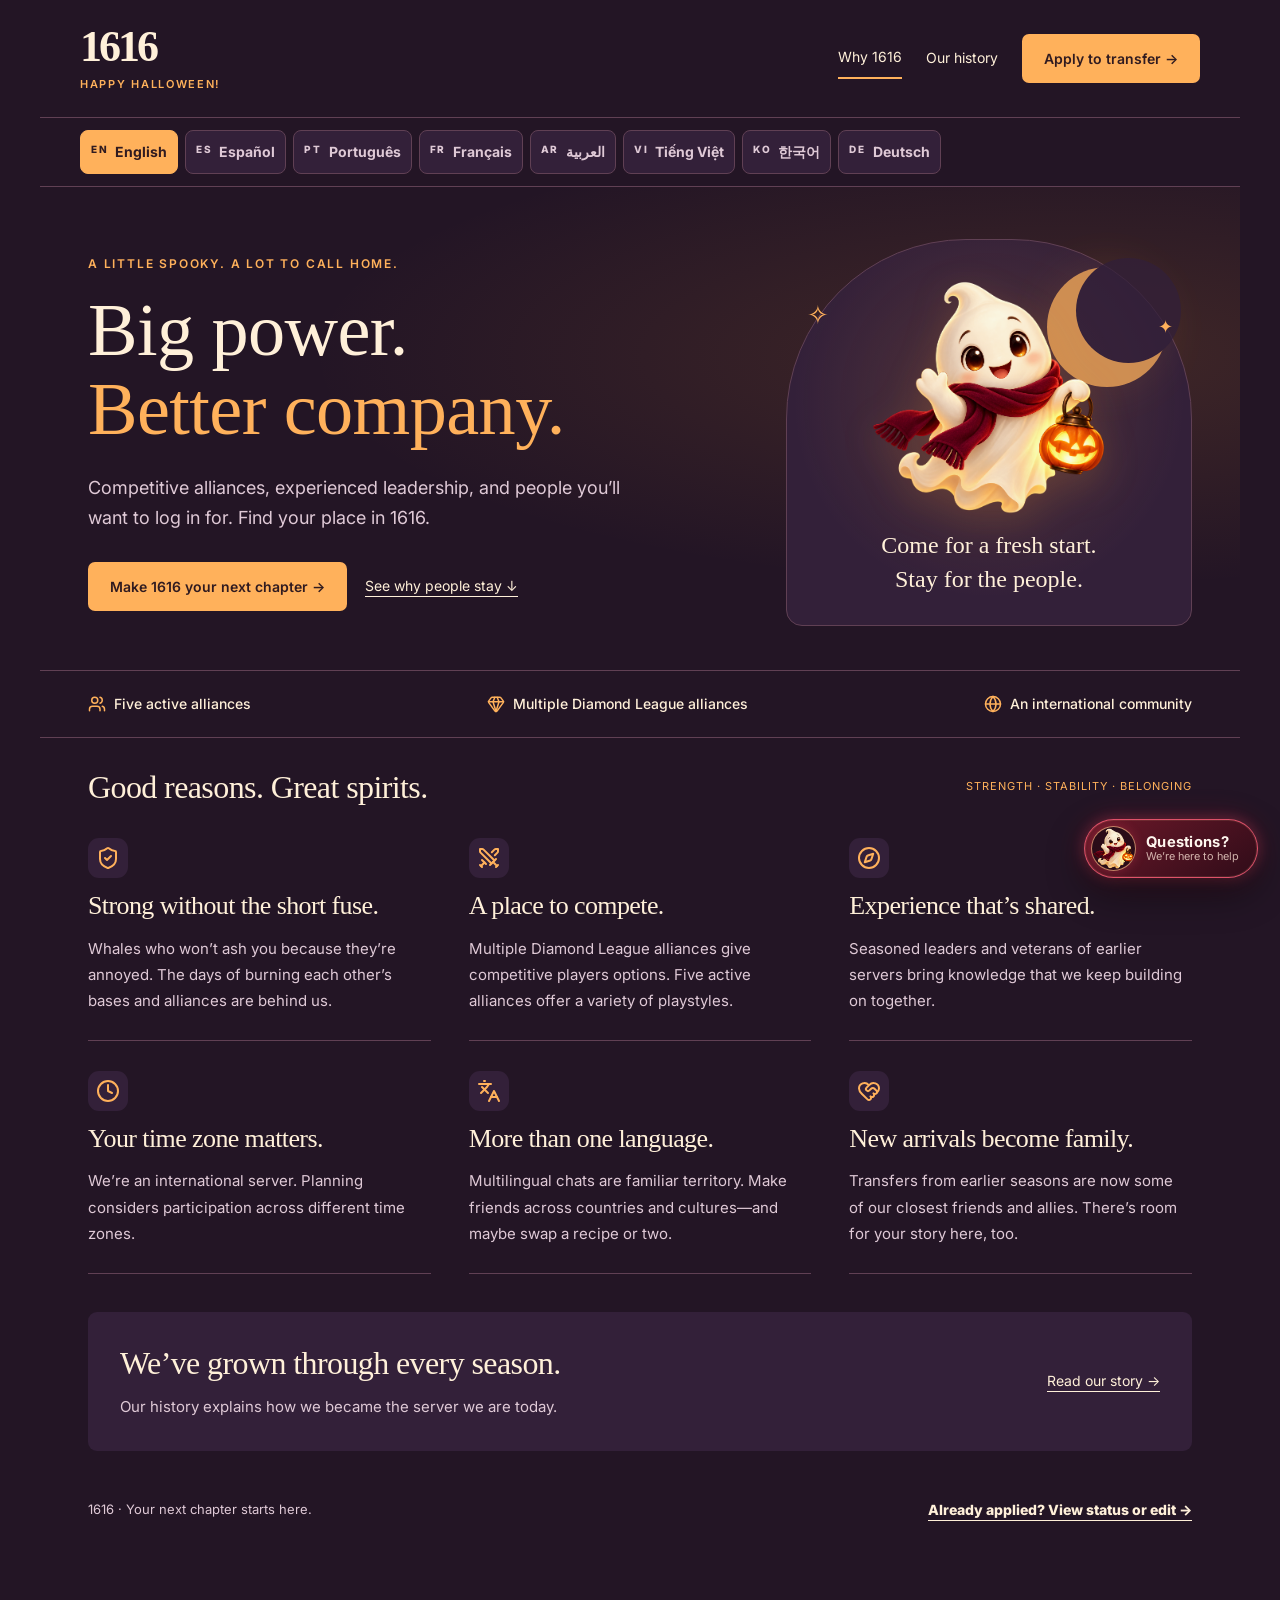
==== index.html @ 4bfb4e6a "Use the selected dark plum decision banner for application status" ====
<!doctype html>
<html lang="en" dir="ltr">
<head>
  <meta charset="utf-8" />
  <meta name="viewport" content="width=device-width, initial-scale=1" />
  <meta name="theme-color" content="#231525" />
  <meta name="description" content="Discover why players transfer to Last War server 1616: competitive alliances, experienced leaders, a stable home, and an international community." />
  <title>Why transfer to 1616 · Join 1616</title>
  <link rel="preconnect" href="https://fonts.googleapis.com">
  <link rel="preconnect" href="https://fonts.gstatic.com" crossorigin>
  <link href="https://fonts.googleapis.com/css2?family=Bungee&family=Bungee+Tint&family=Inter:wght@400;500;600;700;800&family=Noto+Sans+Arabic:wght@400;500;600;700&family=Noto+Sans+KR:wght@400;500;600;700&family=Cormorant+Garamond:wght@500;600;700&display=swap" rel="stylesheet">
  <link rel="stylesheet" href="styles.css?v=two-way-chat-1" />
<link rel="stylesheet" href="application-edit.css?v=6" />
  <link rel="stylesheet" href="support.css?v=3" />
  <link rel="stylesheet" href="halloween.css?v=3" />
  <link rel="stylesheet" href="why1616.css?v=2" />
  <link rel="stylesheet" href="moonlit-manor.css?v=1" />
  <script src="why1616-translations.js?v=3"></script>
</head>
<body>

  <svg class="svg-defs" aria-hidden="true" focusable="false">
    <defs>
      <filter id="ink-rough" x="-15%" y="-15%" width="130%" height="130%">
        <feTurbulence type="fractalNoise" baseFrequency=".025 .11" numOctaves="2" seed="16" result="noise"/>
        <feDisplacementMap in="SourceGraphic" in2="noise" scale="2.6" xChannelSelector="R" yChannelSelector="G"/>
      </filter>
      <symbol id="brand-1616" viewBox="0 0 340 112">
        <g fill="none" stroke="#f2eee5" stroke-linecap="round" stroke-linejoin="round" filter="url(#ink-rough)">
          <!-- 1 -->
          <path d="M18 27 C28 23 39 16 50 8" stroke-width="11"/>
          <path d="M46 11 C43 37 42 67 39 98" stroke-width="13"/>
          <path d="M25 99 C38 96 51 96 61 94" stroke-width="8"/>
          <!-- 6 -->
          <path d="M119 17 C103 11 88 20 80 35 C70 54 72 82 89 94 C106 105 127 96 131 76 C135 57 122 44 106 45 C91 46 79 56 78 69" stroke-width="12"/>
          <path d="M103 47 C118 48 127 57 126 72 C125 86 115 94 103 92 C89 90 82 81 83 69 C84 57 92 49 103 47" stroke-width="7"/>
          <!-- 1 -->
          <path d="M171 27 C181 23 192 16 203 8" stroke-width="11"/>
          <path d="M199 11 C196 37 195 67 192 98" stroke-width="13"/>
          <path d="M178 99 C191 96 204 96 214 94" stroke-width="8"/>
          <!-- 6 -->
          <path d="M272 17 C256 11 241 20 233 35 C223 54 225 82 242 94 C259 105 280 96 284 76 C288 57 275 44 259 45 C244 46 232 56 231 69" stroke-width="12"/>
          <path d="M256 47 C271 48 280 57 279 72 C278 86 268 94 256 92 C242 90 235 81 236 69 C237 57 245 49 256 47" stroke-width="7"/>
        </g>
        <g opacity=".72" fill="#f2eee5">
          <ellipse cx="47" cy="10" rx="6" ry="2.1" transform="rotate(-20 47 10)"/>
          <ellipse cx="119" cy="18" rx="5" ry="1.8" transform="rotate(12 119 18)"/>
          <ellipse cx="200" cy="10" rx="6" ry="2.1" transform="rotate(-20 200 10)"/>
          <ellipse cx="272" cy="18" rx="5" ry="1.8" transform="rotate(12 272 18)"/>
        </g>
        <g transform="translate(307 61) rotate(3)">
          <rect x="0" y="0" width="25" height="29" rx="1.5" fill="none" stroke="#cf4656" stroke-width="2.4" opacity=".9"/>
          <path d="M5 7h15M7 12h11M6 18h14M10 5v18M17 5v18" stroke="#cf4656" stroke-width="1.5" opacity=".84"/>
        </g>
      </symbol>
    </defs>
  </svg>

  <div class="scene" aria-hidden="true"><div class="petals" id="petals"></div></div>

  <div class="validation-banner" id="validation-banner" role="alert" aria-live="assertive" hidden>
    <div class="validation-banner-inner">
      <span class="validation-sakura" aria-hidden="true"></span>
      <div class="validation-banner-copy">
        <strong id="validation-banner-title">Hi there, it looks like you missed something.</strong>
        <ul id="validation-banner-list"></ul>
      </div>
      <button type="button" class="validation-banner-close" id="validation-banner-close" aria-label="Close">×</button>
    </div>
  </div>


<section class="welcome-screen" id="welcome-screen" aria-labelledby="welcome-title">
<div class="welcome-panel w-site">
      <header class="w-header"><span class="w-logo">1616<span class="w-season-label" data-i18n="halloweenGreeting">Happy Halloween!</span></span><nav class="w-nav" aria-label="Main navigation"><a href="#reasons-benefits" aria-current="page" data-i18n="why0">Why 1616</a><a href="story.html" data-i18n="navStory">Our history</a><button type="button" class="w-apply" data-start-application data-i18n="why1">Apply to transfer →</button></nav></header>
<div class="halloween-languages" role="group" aria-label="Choose your language">
          <button type="button" class="welcome-language-choice" data-welcome-language="en"><span>EN</span><strong>English</strong></button>
          <button type="button" class="welcome-language-choice" data-welcome-language="es"><span>ES</span><strong>Español</strong></button>
          <button type="button" class="welcome-language-choice" data-welcome-language="pt"><span>PT</span><strong>Português</strong></button>
          <button type="button" class="welcome-language-choice" data-welcome-language="fr"><span>FR</span><strong>Français</strong></button>
          <button type="button" class="welcome-language-choice" data-welcome-language="ar"><span>AR</span><strong>العربية</strong></button>
          <button type="button" class="welcome-language-choice" data-welcome-language="vi"><span>VI</span><strong>Tiếng Việt</strong></button>
          <button type="button" class="welcome-language-choice" data-welcome-language="ko"><span>KO</span><strong>한국어</strong></button>
          <button type="button" class="welcome-language-choice" data-welcome-language="de"><span>DE</span><strong>Deutsch</strong></button>
        </div>
<div id="welcome-language-stage" hidden></div>
<div class="welcome-guide-stage" id="welcome-guide-stage">
      <div class="w-hero w-hero-split"><div><p class="w-kicker" data-i18n="why2">A little spooky. A lot to call home.</p><h1 id="welcome-title"><span data-i18n="why3">Big power.</span><br><span data-i18n="why4">Better company.</span></h1><p class="w-lead" data-i18n="why5">Competitive alliances, experienced leadership, and people you’ll want to log in for. Find your place in 1616.</p><div class="w-actions"><button type="button" class="w-apply" id="welcome-enter" data-i18n="why6">Make 1616 your next chapter →</button><a class="w-textlink" href="#reasons-benefits" data-i18n="why7">See why people stay ↓</a></div></div><div class="w-emblem"><span class="w-moon" aria-hidden="true"></span><span class="w-star w-star-one" aria-hidden="true">✧</span><span class="w-star w-star-two" aria-hidden="true">✦</span><img class="w-hero-boo" src="halloween-support-ghost.png" alt="" width="1254" height="1254" fetchpriority="high"><p><span data-i18n="why9">Come for a fresh start.</span><br><span data-i18n="why10">Stay for the people.</span></p></div></div>
      <div class="w-proofline"><span data-i18n="why11"> Five active alliances</span><span data-i18n="why12"> Multiple Diamond League alliances</span><span data-i18n="why13"> An international community</span></div>
      <div class="w-section-heading"><h2 data-i18n="why31">Good reasons. Great spirits.</h2><p data-i18n="why8">Strength · Stability · Belonging</p></div>
      <div class="w-benefits" id="reasons-benefits">
        <article class="w-benefit"><h3 data-i18n="why14">Strong without the short fuse.</h3><p data-i18n="why15">Whales who won’t ash you because they’re annoyed. The days of burning each other’s bases and alliances are behind us.</p></article>
        <article class="w-benefit"><h3 data-i18n="why16">A place to compete.</h3><p data-i18n="why17">Multiple Diamond League alliances give competitive players options. Five active alliances offer a variety of playstyles.</p></article>
        <article class="w-benefit"><h3 data-i18n="why18">Experience that’s shared.</h3><p data-i18n="why19">Seasoned leaders and veterans of earlier servers bring knowledge that we keep building on together.</p></article>
        <article class="w-benefit"><h3 data-i18n="why20">Your time zone matters.</h3><p data-i18n="why21">We’re an international server. Planning considers participation across different time zones.</p></article>
        <article class="w-benefit"><h3 data-i18n="why22">More than one language.</h3><p data-i18n="why23">Multilingual chats are familiar territory. Make friends across countries and cultures—and maybe swap a recipe or two.</p></article>
        <article class="w-benefit"><h3 data-i18n="why24">New arrivals become family.</h3><p data-i18n="why25">Transfers from earlier seasons are now some of our closest friends and allies. There’s room for your story here, too.</p></article>
      </div>
      <div class="w-bottom"><div><h2 data-i18n="why26">We’ve grown through every season.</h2><p data-i18n="why27">Our history explains how we became the server we are today.</p></div><a class="w-textlink" href="story.html" data-i18n="why28">Read our story →</a></div>
      <footer class="w-footer"><span data-i18n="why29">1616 · Your next chapter starts here.</span><button type="button" class="w-textlink" id="welcome-edit" data-i18n="why30">Already applied? View status or edit →</button></footer>
<div id="application-lookup" hidden><button type="button" id="lookup-back" class="lookup-back">← <span data-i18n="back">Back</span></button><h2 data-i18n="editMyApplication">Edit my application</h2><label for="application-code-input" data-i18n="editCodeLabel">Application confirmation code</label><input id="application-code-input" autocomplete="off" spellcheck="false" autocapitalize="characters" maxlength="80" aria-describedby="lookup-help"><p id="lookup-help"><span data-i18n="editCodeHelp"></span> <button type="button" id="lost-code-help" aria-controls="question-panel" data-i18n="lostCodeHelp">Lost your code? Contact the transfer team.</button></p><button type="button" class="button submit" id="lookup-application" data-i18n="retrieveApplication">Open my application</button><p id="lookup-error" role="alert"></p></div>
</div></div></section>

  <header class="site-header">
    <div class="brand-wrap">
      <div class="brand-number" aria-label="1616"><img src="wordmark-1616-transparent-v56.png" alt="1616" class="wordmark-image wordmark-header" /></div>
      <div class="brand-subtitle app-brand-subtitle" data-i18n="serverTransferApplication">SERVER TRANSFER APPLICATION</div>
      <div class="brand-subtitle story-brand-subtitle">LAST WAR · A NEW DAWN</div>
    </div>

    <nav class="site-main-nav" aria-label="Main navigation">
      <button type="button" class="site-nav-button" id="nav-home" data-i18n="why0">Why 1616</button>
      <button type="button" class="site-nav-button" id="nav-story" data-page-target="story">
        <span data-i18n="navStory">Our history</span>
      </button>
      <button type="button" class="site-nav-button active" id="nav-application" data-page-target="application">
        <span data-i18n="navApplication">Application</span>
      </button>
    </nav>

    <div class="header-actions">
      <div class="header-language-row">
      <label class="language-compact" for="header-language">
        <span class="sakura-icon" aria-hidden="true"></span>
        <select id="header-language" aria-label="Language">
          <option value="en">EN · English</option>
          <option value="es">ES · Español</option>
          <option value="pt">PT · Português</option>
          <option value="fr">FR · Français</option>
          <option value="ar">AR · العربية</option>
          <option value="vi">VI · Tiếng Việt</option>
          <option value="ko">KO · 한국어</option>
          <option value="de">DE · Deutsch</option>
        </select>
      </label>
      <div class="tagline" data-i18n="headerChooseLanguage">Choose a language</div>
      </div>
      <a class="coffee-header-link" href="https://buymeacoffee.com/raidarqn" target="_blank" rel="noopener noreferrer"><svg class="coffee-cup" viewBox="0 0 32 40" aria-hidden="true" focusable="false"><path d="M7 10h18l-2.5 26a2 2 0 0 1-2 1.8h-9a2 2 0 0 1-2-1.8Z" fill="#fffaf1" stroke="#d9cfc0" stroke-width="1.2"/><path d="M8 18h16l-1 12H9Z" fill="#00754a"/><circle cx="16" cy="24" r="4.8" fill="none" stroke="#fffaf1" stroke-width="1.1"/><path d="m16 20.6 1 2 2.2.3-1.6 1.6.4 2.2-2-1.1-2 1.1.4-2.2-1.6-1.6 2.2-.3Z" fill="#fffaf1"/><path d="M8 4h16l2 5H6Z" fill="#fffaf1" stroke="#d9cfc0" stroke-width="1.2"/><rect x="4" y="9" width="24" height="4" rx="1.8" fill="#fffaf1" stroke="#d9cfc0" stroke-width="1.2"/><path d="m11 14 1 3" stroke="#fff" stroke-width="1.5" stroke-linecap="round"/></svg> <span data-i18n="supportButton">Support our work · Buy us a coffee</span> <span aria-hidden="true">↗</span><span class="coffee-sr-only" data-i18n="supportNewTab"> (opens in a new tab)</span></a>
    </div>
  </header>

<main class="app-shell">
    <aside class="progress-panel" aria-label="Application progress">
      <div class="progress-title"><img src="wordmark-1616-transparent-v56.png" alt="1616" class="wordmark-image wordmark-sidebar" /></div>
      <nav>
        <button class="step-link active" type="button" data-step-target="1">
          <span class="step-dot">1</span>
          <span data-i18n="stepYourInfo">Your Information</span>
        </button>
        <button class="step-link" type="button" data-step-target="2">
          <span class="step-dot">2</span>
          <span data-i18n="stepGameDetails">Game Details</span>
        </button>
        <button class="step-link" type="button" data-step-target="3">
          <span class="step-dot">3</span>
          <span data-i18n="stepTransferGroup">Transfer Group</span>
        </button>
        <button class="step-link" type="button" data-step-target="4">
          <span class="step-dot">4</span>
          <span data-i18n="stepAdditional">Additional Information</span>
        </button>
        <button class="step-link" type="button" data-step-target="5">
          <span class="step-dot">5</span>
          <span data-i18n="stepReview">Review & Submit</span>
        </button>
      </nav>
      <div class="progress-quote" style="display:none">
        <span class="brush-rule"></span>
        
      </div>
    </aside>

    <section class="form-panel">
      <div class="mobile-progress" aria-hidden="true">
        <span id="mobile-progress-label">Step 1 of 5</span>
        <div class="mobile-progress-track"><span id="mobile-progress-fill"></span></div>
      </div>

      <form id="application-form" novalidate>
        <input id="website" name="website" type="text" tabindex="-1" autocomplete="off" class="hp-field" aria-hidden="true" />

        <!-- STEP 1 -->
        <section class="form-step active" data-step="1">
          <div class="step-kicker" data-step-kicker></div>
          <h1 data-i18n="yourInformation">Your Information</h1>
          <p class="step-intro" data-i18n="yourInfoIntro">Tell us who you are and where you are currently playing.</p>

          <div class="field-grid two-col">
            <div class="field-block">
              <label for="current-server"><span data-i18n="currentServer">What server are you currently on?</span> <em>*</em></label>
              <select id="current-server" name="currentServer" data-required="true">
                <option value="" data-i18n="selectServer">Select a server</option>
                <option value="1573">1573</option>
                <option value="1574">1574</option>
                <option value="1575">1575</option>
                <option value="1576">1576</option>
                <option value="1577">1577</option>
                <option value="1578">1578</option>
                <option value="1579">1579</option>
                <option value="1580">1580</option>
                <option value="1581">1581</option>
                <option value="1582">1582</option>
                <option value="1583">1583</option>
                <option value="1584">1584</option>
                <option value="1585">1585</option>
                <option value="1586">1586</option>
                <option value="1587">1587</option>
                <option value="1588">1588</option>
                <option value="1589">1589</option>
                <option value="1590">1590</option>
                <option value="1591">1591</option>
                <option value="1592">1592</option>
                <option value="1593">1593</option>
                <option value="1594">1594</option>
                <option value="1595">1595</option>
                <option value="1596">1596</option>
                <option value="1597">1597</option>
                <option value="1598">1598</option>
                <option value="1599">1599</option>
                <option value="1600">1600</option>
                <option value="1601">1601</option>
                <option value="1602">1602</option>
                <option value="1603">1603</option>
                <option value="1604">1604</option>
                <option value="1605">1605</option>
                <option value="1606">1606</option>
                <option value="1607">1607</option>
                <option value="1608">1608</option>
                <option value="1609">1609</option>
                <option value="1610">1610</option>
                <option value="1611">1611</option>
                <option value="1612">1612</option>
                <option value="1613">1613</option>
                <option value="1614">1614</option>
                <option value="1615">1615</option>
                <option value="1616">1616</option>
                <option value="1617">1617</option>
                <option value="1618">1618</option>
                <option value="1619">1619</option>
                <option value="1620">1620</option>
                <option value="1621">1621</option>
                <option value="1622">1622</option>
                <option value="1623">1623</option>
                <option value="1624">1624</option>
                <option value="1625">1625</option>
                <option value="1626">1626</option>
                <option value="1627">1627</option>
                <option value="1628">1628</option>
                <option value="1629">1629</option>
                <option value="1630">1630</option>
                <option value="1631">1631</option>
                <option value="1632">1632</option>
                <option value="1633">1633</option>
                <option value="1634">1634</option>
                <option value="1635">1635</option>
                <option value="1636">1636</option>
              </select>
              <p class="field-error" data-error-for="current-server"></p>
            </div>
            <div class="field-block">
              <label for="username"><span data-i18n="username">What is your full in-game username?</span> <em>*</em></label>
              <input id="username" name="username" type="text" maxlength="80" autocomplete="off" data-required="true" />
              <p class="field-error" data-error-for="username"></p>
            </div>
            <div class="field-block full-span">
              <label for="alliance"><span data-i18n="allianceTag">What is your current alliance name / tag?</span> <em>*</em></label>
              <input id="alliance" name="alliance" type="text" maxlength="4" autocomplete="off" data-required="true" data-max-chars="4" data-max-error-key="allianceTagMaxError" placeholder="NvSP" />
              <p class="validation-limit-help" data-i18n="allianceTagMaxHelp">Enter the alliance tag only, without brackets. Maximum 4 characters.</p>
              <p class="field-error" data-error-for="alliance"></p>
            </div>
          </div>
        </section>

        <!-- STEP 2 -->
        <section class="form-step" data-step="2">
          <div class="step-kicker" data-step-kicker></div>
          <h1 id="game-details-title">Game Details</h1>
          <p class="step-intro" data-i18n="gameDetailsIntro">Enter the current values shown in your game profile.</p>

          <div class="visual-guide-callout option-one">
            <div class="visual-guide-chip">
              <span class="visual-guide-chip-icon" aria-hidden="true">✿</span>
              <span class="visual-guide-chip-text" data-i18n="statsGuideCalloutPrompt">Need help finding these stats?</span>
            </div>
            <span class="visual-guide-divider" aria-hidden="true"></span>
            <button class="visual-guide-trigger compact" type="button" data-open-stats-guide>
              <span class="visual-guide-trigger-icon" aria-hidden="true">✿</span>
              <span data-i18n="statsGuideButton">Open visual guide</span>
              <span class="visual-guide-trigger-arrow" aria-hidden="true">→</span>
            </button>
          </div>

          <div class="field-grid two-col">
            <div class="field-block">
              <div class="label-inline-wrap">
                <label for="profession-level"><span data-i18n="professionLevel">What is your profession level?</span> <em>*</em></label>
                <button class="mini-info-button" type="button" data-open-stats-guide aria-label="Open visual guide">i</button>
              </div>
              <input id="profession-level" name="professionLevel" type="text" inputmode="numeric" data-numeric="integer" data-required="true" data-max="100" data-max-error-key="professionMaxError" maxlength="3" placeholder="93" />
              <p class="validation-limit-help" data-i18n="professionMaxHelp">Maximum profession level: 100.</p>
              <p class="field-error" data-error-for="profession-level"></p>
            </div>
            <div class="field-block">
              <div class="label-inline-wrap">
                <label for="kill-count"><span data-i18n="killCount">What is your current kill count?</span> <em>*</em></label>
                <button class="mini-info-button" type="button" data-open-stats-guide aria-label="Open visual guide">i</button>
              </div>
              <input id="kill-count" name="killCount" type="text" inputmode="numeric" data-numeric="full" data-required="true" data-max-digits="9" data-max-error-key="killCountMaxError" placeholder="26,000,000" />
              <p class="field-help" data-i18n="fullNumberHelp">Enter the full number. Do not use M, K, or abbreviations. Maximum 9 digits.</p>
              <p class="field-error" data-error-for="kill-count"></p>
            </div>
            <div class="field-block full-span">
              <div class="label-row">
                <label for="hero-power"><span data-i18n="heroPower">What is your total HERO power?</span> <em>*</em></label>
                <div style="display:flex; gap:8px; align-items:center;">
                  <button class="mini-info-button" type="button" data-open-stats-guide aria-label="Open visual guide">i</button>
                  <button class="help-toggle" type="button" data-help-toggle="hero-help" data-i18n="howToFind">How to find this</button>
                </div>
              </div>
              <input id="hero-power" name="heroPower" type="text" inputmode="numeric" data-numeric="full" data-required="true" placeholder="113,246,715" />
              <p class="field-help" data-i18n="heroPowerHelp">Enter HERO Power only, not Total Power.</p>
            <p class="field-location" data-i18n="powerDetailsPath">Profile → Total Power → Power Details</p>
              <p class="field-error" data-error-for="hero-power"></p>
              <div class="inline-help" id="hero-help" hidden>
                <ol>
                  <li data-i18n="heroHelp1">Open your profile.</li>
                  <li data-i18n="heroHelp2">Tap your Total Power badge.</li>
                  <li data-i18n="heroHelp3">Open Power Details and find Hero Power.</li>
                  <li data-i18n="heroHelp4">Report the full Hero Power number only.</li>
                </ol>
              </div>
            </div>
          </div>
          <details class="transfer-estimator-card transfer-planning-collapsible" aria-labelledby="transfer-estimator-heading">
            <summary class="transfer-planning-summary">
              <div class="transfer-planning-summary-copy">
                <div class="transfer-planning-summary-title-row">
                  <h2 id="transfer-estimator-heading" data-i18n="transferPlanningTitle">Transfer Planning Information</h2>
                  <span class="transfer-planning-optional-badge" data-i18n="optional">(Optional)</span>
                </div>
                <p data-i18n="transferPlanningOptionalNote">(Optional) — you can skip this entire section and continue. Open it only if you want to provide these additional details.</p>
              </div>
              <span class="transfer-planning-chevron" aria-hidden="true"></span>
            </summary>

            <div class="transfer-planning-content">
<div class="transfer-planning-reason">
              <strong data-i18n="transferPlanningWhyTitle">Why are we asking for this?</strong>
              <p data-i18n="transferPlanningWhy">At the time you apply, your confirmed seat colour or Transfer Score may not yet be available. Collecting these account-development values gives the 1616 transfer team the information we need to estimate your likely transfer classification later, once the transfer window and thresholds are clearer. This application will not calculate or display an estimated score or colour.</p>
            </div>

            <div class="stats-guide-inline">
              <button class="visual-guide-trigger" type="button" data-open-stats-guide>
                <span class="visual-guide-trigger-icon" aria-hidden="true">✿</span>
                <span data-i18n="statsGuideButton">Open visual guide</span>
              </button>
              <p data-i18n="statsGuideInlineHelp">See a sample screen that shows where Total Power, Kill Count, Profession Level, and the Power Breakdown are located.</p>
            </div>

            <details class="transfer-location-guide">
              <summary data-i18n="whereToFindPowerTitle">Where do I find these power numbers?</summary>
              <div class="transfer-location-guide-body">
                <ol>
                  <li data-i18n="powerFindStep1">Tap your avatar/profile picture in the upper-left of the game.</li>
                  <li data-i18n="powerFindStep2">Tap your Total Power / shield-and-crossed-swords power value.</li>
                  <li data-i18n="powerFindStep3">Open Power Details.</li>
                  <li data-i18n="powerFindStep4">Copy the full values shown there. Do not shorten them to M or K.</li>
                </ol>
                <div class="transfer-location-grid">
                  <div class="transfer-location-item">
                    <strong data-i18n="powerDetailsFieldsTitle">Power Details</strong>
                    <span data-i18n="powerDetailsFieldsText">Hero Power, Building Power, Tech Power, Drone Power, Unit Power, and Overlord Power are shown here when available.</span>
                  </div>
                  <div class="transfer-location-item">
                    <strong data-i18n="t11FindTitle">T11 status</strong>
                    <span data-i18n="t11FindText">Open the Armament Institute. If you can train T11 troops, select Yes.</span>
                  </div>
                  <div class="transfer-location-item">
                    <strong data-i18n="transferScoreFindTitle">Transfer Score</strong>
                    <span data-i18n="transferScoreFindText">When Transfer Surge is active, open the transfer screen. If the game shows your Transfer Score, enter that exact number.</span>
                  </div>
                  <div class="transfer-location-item">
                    <strong data-i18n="unitPowerNoteTitle">About Unit Power</strong>
                    <span data-i18n="unitPowerNoteText">Use the Unit Power displayed in Power Details. We use it only as one input to the transfer estimate.</span>
                  </div>
                </div>
              </div>
            </details>

            <div class="transfer-input-grid">
              <div class="field-block">
                <label for="building-power"><span data-i18n="buildingPower">Building Power</span></label>
                <input id="building-power" name="buildingPower" type="text" inputmode="numeric" data-numeric="full" placeholder="42000000" />
                <p class="field-help" data-i18n="highestKnownHelp">Enter the full highest known number, without M or K.</p>
                <p class="field-location" data-i18n="powerDetailsPath">Profile → Total Power → Power Details</p>
                <p class="field-error" data-error-for="building-power"></p>
              </div>

              <div class="field-block">
                <label for="technology-power"><span data-i18n="technologyPower">Technology Power</span></label>
                <input id="technology-power" name="technologyPower" type="text" inputmode="numeric" data-numeric="full" placeholder="35000000" />
                <p class="field-help" data-i18n="highestKnownHelp">Enter the full highest known number, without M or K.</p>
                <p class="field-location" data-i18n="powerDetailsPath">Profile → Total Power → Power Details</p>
                <p class="field-error" data-error-for="technology-power"></p>
              </div>

              <div class="field-block">
                <label for="drone-power"><span data-i18n="dronePower">Drone Power</span></label>
                <input id="drone-power" name="dronePower" type="text" inputmode="numeric" data-numeric="full" placeholder="18000000" />
                <p class="field-help" data-i18n="highestKnownHelp">Enter the full highest known number, without M or K.</p>
                <p class="field-location" data-i18n="powerDetailsPath">Profile → Total Power → Power Details</p>
                <p class="field-error" data-error-for="drone-power"></p>
              </div>

              <div class="field-block">
                <label for="unit-power"><span data-i18n="unitPowerTop3">Unit Power</span></label>
                <input id="unit-power" name="unitPower" type="text" inputmode="numeric" data-numeric="full" placeholder="28000000" />
                <p class="field-help" data-i18n="highestKnownHelp">Enter the full highest known number, without M or K.</p>
                <p class="field-location" data-i18n="powerDetailsPath">Profile → Total Power → Power Details</p>
                <p class="field-error" data-error-for="unit-power"></p>
              </div>

              <div class="field-block">
                <label for="overlord-power"><span data-i18n="overlordPower">Overlord Power</span></label>
                <input id="overlord-power" name="overlordPower" type="text" inputmode="numeric" data-numeric="full" placeholder="12000000" />
                <p class="field-help" data-i18n="highestKnownHelp">Enter the full highest known number, without M or K.</p>
                <p class="field-location" data-i18n="powerDetailsPath">Profile → Total Power → Power Details</p>
                <p class="field-error" data-error-for="overlord-power"></p>
              </div>

              <div class="field-block">
                <label for="decoration-power"><span data-i18n="decorationPower">Decoration Power</span></label>
                <input id="decoration-power" name="decorationPower" type="text" inputmode="numeric" data-numeric="full" placeholder="8000000" />
                <p class="field-help" data-i18n="highestKnownHelp">Enter the full highest known number, without M or K.</p>
                <p class="field-location" data-i18n="powerDetailsPath">Profile → Total Power → Power Details</p>
                <p class="field-error" data-error-for="decoration-power"></p>
              </div>

              <div class="field-block">
                <label><span data-i18n="t11Unlocked">T11 unlocked?</span></label>
                <div class="inline-choice-row">
                  <label><input type="radio" name="t11Unlocked" value="yes" /> <span data-i18n="yes">Yes</span></label>
                  <label><input type="radio" name="t11Unlocked" value="no" /> <span data-i18n="no">No</span></label>
                  <label><input type="radio" name="t11Unlocked" value="unsure" /> <span data-i18n="unsure">Unsure</span></label>
                </div>
                <p class="field-location" data-i18n="t11Path">Base → Armament Institute</p>
              </div>

              <div class="field-block">
                <label for="reported-transfer-score"><span data-i18n="reportedTransferScore">Known in-game Transfer Score</span></label>
                <input id="reported-transfer-score" name="reportedTransferScore" type="text" inputmode="numeric" data-numeric="full" placeholder="2700000" />
                <p class="field-help" data-i18n="reportedTransferScoreHelp">Only enter this if your transfer screen already shows a score.</p>
                <p class="field-location" data-i18n="transferScreenPath">Transfer Surge → Transfer screen</p>
                <p class="field-error" data-error-for="reported-transfer-score"></p>
              </div>
            </div>
            </div>
          </details>


          <fieldset class="choice-fieldset seat-fieldset">
            <legend><span data-i18n="seatColourKnown">What is your anticipated seat colour?</span> <span class="optional-label" data-i18n="optional">(Optional)</span></legend>
            <div class="choice-grid four-col" id="seat-colour-options">
              <label class="choice-card seat gold"><input type="radio" name="seatColour" value="gold" /><span class="choice-dot"></span><strong data-i18n="gold">Gold</strong></label>
              <label class="choice-card seat purple"><input type="radio" name="seatColour" value="purple" /><span class="choice-dot"></span><strong data-i18n="purple">Purple</strong></label>
              <label class="choice-card seat blue"><input type="radio" name="seatColour" value="blue" /><span class="choice-dot"></span><strong data-i18n="blue">Blue</strong></label>
              <label class="choice-card seat white"><input type="radio" name="seatColour" value="white" /><span class="choice-dot"></span><strong data-i18n="white">White</strong></label>
              <label class="choice-card seat"><input type="radio" name="seatColour" value="unknownSeat" /><span class="choice-dot"></span><strong data-i18n="unknownSeat">Not sure yet</strong></label>
            </div>
            <p class="field-error" data-error-for="seat-colour"></p>
            <button class="help-toggle standalone" type="button" data-help-toggle="seat-help" data-i18n="howToFindSeat">About anticipated seat colour</button>
            <div class="inline-help" id="seat-help" hidden>
              <ol>
                <li data-i18n="seatHelp1">Choose the seat colour you currently expect.</li>
                <li data-i18n="seatHelp2">This is an estimate, not a confirmed seat allocation.</li>
                <li data-i18n="seatHelp3">If you are unsure, choose “Not sure yet”.</li>
              </ol>
            </div>
          </fieldset>
        </section>

        <!-- STEP 3 -->
        <section class="form-step" data-step="3">
          <div class="step-kicker" data-step-kicker></div>
          <h1 data-i18n="transferGroup">Transfer Group</h1>
          <p class="step-intro" data-i18n="transferGroupIntro">Let us know if you are transferring with other players. If so, add each player so we can keep your group connected during review.</p>

          <fieldset class="choice-fieldset">
            <legend><span data-i18n="transferWithGroup">Are you hoping to transfer with a group of people from your server?</span> <em>*</em></legend>
            <div class="choice-grid three-col">
              <label class="choice-card"><input type="radio" name="transferWithGroup" value="yes" /><span class="choice-dot"></span><div><strong data-i18n="yes">Yes</strong><small data-i18n="yesGroupSub">I am bringing other player(s)</small></div></label>
              <label class="choice-card"><input type="radio" name="transferWithGroup" value="no" /><span class="choice-dot"></span><div><strong data-i18n="no">No</strong><small data-i18n="noGroupSub">I am transferring on my own</small></div></label>
              <label class="choice-card"><input type="radio" name="transferWithGroup" value="unsure" /><span class="choice-dot"></span><div><strong data-i18n="unsure">Unsure</strong><small data-i18n="unsureGroupSub">I am not sure yet</small></div></label>
            </div>
            <p class="field-error" data-error-for="transfer-with-group"></p>
          </fieldset>

          <div id="group-builder" class="group-builder" hidden>
            <div class="subsection-heading group-builder-banner">
              <div>
                <span class="subsection-icon">✦</span>
                <div>
                  <h2 data-i18n="yourTransferGroup">Your Transfer Group</h2>
                </div>
              </div>
            </div>

            <div class="group-lead-card transfer-group-name-card group-option-card section-name-card">
              <div class="group-option-rail">
                <span class="group-option-number">01</span>
                <span class="group-option-icon" aria-hidden="true"><img src="transfer-group-army.png" alt="" /></span>
              </div>
              <div class="group-option-main">
                <div class="group-option-header">
                  <div>
                    <h2 data-i18n="transferGroupNameSectionTitle">Transfer Group Name</h2>
                    <p data-i18n="transferGroupNameSectionIntro">Use one shared group name for everyone in your transfer group.</p>
                  </div>
                </div>
                <div class="field-block group-name-field">
                  <label for="transfer-group-name"><span data-i18n="transferGroupNameShort">Transfer Group Name</span> <em>*</em></label>
                  <input id="transfer-group-name" name="transferGroupName" type="text" maxlength="50" autocomplete="off" autocapitalize="characters" spellcheck="false" placeholder="MOONFALL" />
                  <p class="group-name-caps-note" data-i18n="transferGroupNameCaps">This field automatically converts the group name to ALL CAPS.</p>
                  <p class="field-error" data-error-for="transfer-group-name"></p>
                </div>
              </div>
              <aside class="group-option-aside group-name-side-note">
                <div class="group-name-critical-alert" role="note">
                  <span class="group-name-critical-icon" aria-hidden="true">!</span>
                  <div>
                    <strong data-i18n="transferGroupNameShareTitle">TRANSFER LEADS: CREATE THIS ONCE AND SHARE IT WITH YOUR GROUP.</strong>
                    <p data-i18n="transferGroupNameHelp">If you are the transfer lead, create one short, unique group name and share it with your group. If someone already gave you the name, enter it exactly the same way.</p>
                  </div>
                </div>
                <div class="group-inline-notes">
                  <p class="group-inline-note example"><span class="note-icon" aria-hidden="true">★</span><span data-i18n="transferGroupNameExample">Example: MOONFALL or SAKURA7</span></p>
                  <p class="group-inline-note caution"><span class="note-icon" aria-hidden="true">⊘</span><span data-i18n="transferGroupNameAllianceNote">Do not use alliance names like NvSP, WaE, or NvEM.</span></p>
                </div>
              </aside>
            </div>

            <div class="group-contact-card estimated-group-card group-option-card section-size-card" style="margin-top:16px">
              <div class="group-option-rail">
                <span class="group-option-number">02</span>
                <span class="group-option-icon group-option-icon-hash" aria-hidden="true"><img src="group-size-swords.png" alt="" /></span>
              </div>
              <div class="group-option-main">
                <div class="group-option-header estimated-group-heading standalone">
                  <div>
                    <h2 data-i18n="estimatedGroupSize">Estimated Group Size</h2>
                    <p data-i18n="estimatedGroupSizeIntro">If you know roughly how many additional players may join you, enter that number.</p>
                  </div>
                </div>
                <div class="field-block group-estimate-field">
                  <label for="expected-additional-players"><span data-i18n="expectedAdditionalPlayers">Expected additional players</span> <span class="optional-label" data-i18n="optional">(Optional)</span></label>
                  <input id="expected-additional-players" name="expectedAdditionalPlayers" type="text" inputmode="numeric" data-numeric="integer" data-max="99" data-max-error-key="groupSizeMaxError" maxlength="3" placeholder="3" />
                  <p class="field-error" data-error-for="expected-additional-players"></p>
                </div>
              </div>
            </div>

            <div class="group-contact-card group-members-shell group-option-card section-members-card" style="margin-top:16px">
              <div class="group-option-rail">
                <span class="group-option-number">03</span>
                <span class="group-option-icon" aria-hidden="true"><img src="player-helmet.png" alt="" /></span>
              </div>
              <div class="group-option-main">
                <div class="group-option-header">
                  <div>
                    <h2 data-i18n="groupMembersSectionTitle">Group Members</h2>
                    <p data-i18n="groupMembersSectionIntro">Add the players you know now. You can add more later.</p>
                  </div>
                </div>
                <div id="group-members"></div>
                <button type="button" class="add-player-button" id="add-player"><span>＋</span> <span data-i18n="addAnotherPlayer">Add another player</span></button>
              </div>
            </div>

            <div class="group-summary-card">
              <div><span data-i18n="totalPlayersInGroup">Expected group size</span><strong id="total-group-size">—</strong><small data-i18n="includingYou">Including you</small></div>
              <div><span data-i18n="knownPlayersListed">Known players listed</span><strong id="additional-player-count">0</strong></div>
              <div><span data-i18n="transferGroupNameShort">Transfer Group Name</span><strong id="group-name-summary">—</strong></div>
            </div>
          </div>
        </section>

        <!-- STEP 4 -->
        <section class="form-step" data-step="4">
          <div class="step-kicker" data-step-kicker></div>
          <h1 data-i18n="additionalInfo">Additional Information</h1>
          <p class="step-intro" data-i18n="additionalInfoIntro">Add anything else that would help the 1616 team review your transfer request.</p>

          <div class="preference-card">
            <h2 data-i18n="alliancePreferenceTitle">1616 Alliance Preference</h2>
            <div class="field-block">
              <label for="preferred-1616-alliance"><span data-i18n="alliancePreferenceQuestion">Do you have a preference for which alliance in 1616 you may want to join?</span> <span class="optional-label" data-i18n="optional">(Optional)</span></label>
              <select id="preferred-1616-alliance" name="preferred1616Alliance">
                  <option value="" data-i18n="selectReferralAlliance">Select an alliance</option>
                  <option value="[NvSP] Nova Sapphire">[NvSP] Nova Sapphire</option>
                  <option value="[WaE] WorstAllianceEver">[WaE] WorstAllianceEver</option>
                  <option value="[NvEM] Nova Emerald">[NvEM] Nova Emerald</option>
                  <option value="[DRoN] 5 Drones and a Dream">[DRoN] 5 Drones and a Dream</option>
                  <option value="[ECKO] ECKO Collective">[ECKO] ECKO Collective</option>
                  <option value="[B14K] FALCON5">[B14K] FALCON5</option>
                  <option value="[bnhH] CrystalGuardians">[bnhH] CrystalGuardians</option>
                  <option value="[VGDs] AVENGERs">[VGDs] AVENGERs</option>
                  <option value="[N201] MexAlliance">[N201] MexAlliance</option>
                  <option value="[BR1c] LEGACY KING">[BR1c] LEGACY KING</option>
                  <option value="[di82] Diamond">[di82] Diamond</option>
                  <option value="[U5AN] Lane Eyre">[U5AN] Lane Eyre</option>
                  <option value="[2T2c] TooTired2Care">[2T2c] TooTired2Care</option>
                  <option value="[KIRN] KASTIRONs">[KIRN] KASTIRONs</option>
                  <option value="[oriz] Orizaba">[oriz] Orizaba</option>
                  <option value="[yykk] AmanssaLoko">[yykk] AmanssaLoko</option>
                  <option value="[0920] 시모구">[0920] 시모구</option>
                  <option value="[L1Fe] Eternal Life">[L1Fe] Eternal Life</option>
                  <option value="[NG25] Los muchos">[NG25] Los muchos</option>
                  <option value="OTHER / NOT LISTED" data-i18n="otherNotListed">Other / not listed</option>
                </select>
            </div>
            <div class="placement-alert" role="note">
              <span class="placement-alert-icon" aria-hidden="true">!</span>
              <p data-i18n="alliancePreferenceDisclaimer">This is a preference only. It is not a confirmation or promise that you will be placed in that alliance. Final placement will depend on available space and the needs of Server 1616.</p>
            </div>
          </div>

          <div class="preference-card group-same-alliance-card" id="group-same-alliance-card" hidden>
            <fieldset class="group-same-alliance-fieldset">
              <legend data-i18n="groupSameAllianceQuestion">If you are transferring as a group, do your group members need to be in the same alliance?</legend>
              <div class="choice-grid three-col">
                <label class="choice-card">
                  <input type="radio" name="groupSameAlliance" value="yes" />
                  <span class="choice-dot"></span>
                  <div><strong data-i18n="yes">Yes</strong></div>
                </label>
                <label class="choice-card">
                  <input type="radio" name="groupSameAlliance" value="no" />
                  <span class="choice-dot"></span>
                  <div><strong data-i18n="no">No</strong></div>
                </label>
                <label class="choice-card">
                  <input type="radio" name="groupSameAlliance" value="unsure" />
                  <span class="choice-dot"></span>
                  <div><strong data-i18n="unsure">Unsure</strong></div>
                </label>
              </div>
            </fieldset>
          </div>

          <div class="referral-card">
            <h2 data-i18n="referralTitle">Referral</h2>
            <p data-i18n="referralQuestion">Did someone refer you to 1616? If so, who?</p>
            <div class="field-grid two-col">
              <div class="field-block">
                <label for="referrer-username"><span data-i18n="referrerUsername">Referrer's in-game username</span> <span class="optional-label" data-i18n="optional">(Optional)</span></label>
                <input id="referrer-username" name="referrerUsername" type="text" maxlength="80" />
              </div>
              <div class="field-block">
                <label for="referrer-alliance"><span data-i18n="referrerAlliance">Referrer's alliance / tag</span> <span class="optional-label" data-i18n="optional">(Optional)</span></label>
                <select id="referrer-alliance" name="referrerAlliance">
                  <option value="" data-i18n="selectReferralAlliance">Select an alliance</option>
                  <option value="[NvSP] Nova Sapphire">[NvSP] Nova Sapphire</option>
                  <option value="[WaE] WorstAllianceEver">[WaE] WorstAllianceEver</option>
                  <option value="[NvEM] Nova Emerald">[NvEM] Nova Emerald</option>
                  <option value="[DRoN] 5 Drones and a Dream">[DRoN] 5 Drones and a Dream</option>
                  <option value="[ECKO] ECKO Collective">[ECKO] ECKO Collective</option>
                  <option value="[B14K] FALCON5">[B14K] FALCON5</option>
                  <option value="[bnhH] CrystalGuardians">[bnhH] CrystalGuardians</option>
                  <option value="[VGDs] AVENGERs">[VGDs] AVENGERs</option>
                  <option value="[N201] MexAlliance">[N201] MexAlliance</option>
                  <option value="[BR1c] LEGACY KING">[BR1c] LEGACY KING</option>
                  <option value="[di82] Diamond">[di82] Diamond</option>
                  <option value="[U5AN] Lane Eyre">[U5AN] Lane Eyre</option>
                  <option value="[2T2c] TooTired2Care">[2T2c] TooTired2Care</option>
                  <option value="[KIRN] KASTIRONs">[KIRN] KASTIRONs</option>
                  <option value="[oriz] Orizaba">[oriz] Orizaba</option>
                  <option value="[yykk] AmanssaLoko">[yykk] AmanssaLoko</option>
                  <option value="[0920] 시모구">[0920] 시모구</option>
                  <option value="[L1Fe] Eternal Life">[L1Fe] Eternal Life</option>
                  <option value="[NG25] Los muchos">[NG25] Los muchos</option>
                  <option value="OTHER / NOT LISTED" data-i18n="otherNotListed">Other / not listed</option>
                </select>
              </div>
            </div>
          </div>

          <div class="field-block">
            <label for="comments" data-i18n="additionalComments">Do you have any additional comments or questions?</label>
            <textarea id="comments" name="comments" rows="8" maxlength="1500"></textarea>
            <div class="char-count"><span id="comments-count">0</span> / 1500</div>
          </div>

          <div class="waitlist-alert" role="note">
            <div class="waitlist-alert-icon" aria-hidden="true">
              <span>!</span>
            </div>
            <div class="waitlist-alert-copy">
              <h2 data-i18n="beforeContinue">Before you continue</h2>
              <p data-i18n="waitlistReminder">Remember: this application adds you to the Server 1616 waitlist. It does not guarantee a transfer spot.</p>
            </div>
          </div>
        </section>

        <!-- STEP 5 -->
        <section class="form-step" data-step="5">
          <div class="step-kicker" data-step-kicker></div>
          <h1 data-i18n="reviewSubmit">Review & Submit</h1>
          <p class="step-intro" data-i18n="reviewIntro">Review your information before submitting. You can go back to any section to make changes.</p>

          <div id="review-container" class="review-container"></div>

          <div class="submit-note">
            <span class="lock-icon">⌁</span>
            <p data-i18n="submitNote">Your application will be sent to the 1616 review spreadsheet. Your language choice is stored with your submission.</p>
          </div>

          <div id="submission-status" class="submission-status" role="status" aria-live="polite" hidden></div>
        </section>

        <div class="form-actions">
          <button type="button" class="button clear-form-button" id="clear-form-button"><span data-i18n="clearForm">Clear Form</span></button>
          <button type="button" class="button secondary" id="back-button" hidden>← <span data-i18n="back">Back</span></button>
          <div class="action-spacer"></div>
          <button type="button" class="button primary" id="next-button"><span data-i18n="continue">Continue</span><span class="continue-arrow" aria-hidden="true">→</span></button>
          <button type="submit" class="button submit" id="submit-button" hidden><span data-i18n="submitApplication">Submit Application</span> →</button>
        </div>
      </form>
    </section>
  </main>


  <template id="group-member-template">
    <article class="group-member-card">
      <div class="member-heading">
        <strong class="member-title"><img class="member-title-icon" src="player-helmet.png" alt="" aria-hidden="true" /><span class="member-title-text">Player</span></strong>
        <button type="button" class="remove-member" aria-label="Remove player">×</button>
      </div>
      <div class="field-grid three-col">
        <div class="field-block">
          <label><span data-i18n-dynamic="playerUsername">Username</span></label>
          <input type="text" class="member-name" maxlength="80" />
          <p class="field-error"></p>
        </div>
        <div class="field-block">
          <label><span data-i18n-dynamic="memberAllianceName">Alliance name</span></label>
          <input type="text" class="member-alliance" maxlength="80" />
          <p class="field-error"></p>
        </div>
        <div class="field-block">
          <label><span data-i18n-dynamic="memberServerNumber">Server number</span></label>
          <select class="member-server">
            <option value="" data-i18n-dynamic="selectServer">Select a server</option>
            <option value="1573">1573</option>
            <option value="1574">1574</option>
            <option value="1575">1575</option>
            <option value="1576">1576</option>
            <option value="1577">1577</option>
            <option value="1578">1578</option>
            <option value="1579">1579</option>
            <option value="1580">1580</option>
            <option value="1581">1581</option>
            <option value="1582">1582</option>
            <option value="1583">1583</option>
            <option value="1584">1584</option>
            <option value="1585">1585</option>
            <option value="1586">1586</option>
            <option value="1587">1587</option>
            <option value="1588">1588</option>
            <option value="1589">1589</option>
            <option value="1590">1590</option>
            <option value="1591">1591</option>
            <option value="1592">1592</option>
            <option value="1593">1593</option>
            <option value="1594">1594</option>
            <option value="1595">1595</option>
            <option value="1596">1596</option>
            <option value="1597">1597</option>
            <option value="1598">1598</option>
            <option value="1599">1599</option>
            <option value="1600">1600</option>
            <option value="1601">1601</option>
            <option value="1602">1602</option>
            <option value="1603">1603</option>
            <option value="1604">1604</option>
            <option value="1605">1605</option>
            <option value="1606">1606</option>
            <option value="1607">1607</option>
            <option value="1608">1608</option>
            <option value="1609">1609</option>
            <option value="1610">1610</option>
            <option value="1611">1611</option>
            <option value="1612">1612</option>
            <option value="1613">1613</option>
            <option value="1614">1614</option>
            <option value="1615">1615</option>
            <option value="1616">1616</option>
            <option value="1617">1617</option>
            <option value="1618">1618</option>
            <option value="1619">1619</option>
            <option value="1620">1620</option>
            <option value="1621">1621</option>
            <option value="1622">1622</option>
            <option value="1623">1623</option>
            <option value="1624">1624</option>
            <option value="1625">1625</option>
            <option value="1626">1626</option>
            <option value="1627">1627</option>
            <option value="1628">1628</option>
            <option value="1629">1629</option>
            <option value="1630">1630</option>
            <option value="1631">1631</option>
            <option value="1632">1632</option>
            <option value="1633">1633</option>
            <option value="1634">1634</option>
            <option value="1635">1635</option>
            <option value="1636">1636</option>
          </select>
          <p class="field-error"></p>
        </div>
      </div>
    </article>
  </template>

  <section class="clear-modal" id="clear-modal" hidden role="dialog" aria-modal="true" aria-labelledby="clear-modal-title">
    <div class="clear-modal-card">
      <div class="clear-modal-icon" aria-hidden="true">!</div>
      <h2 id="clear-modal-title" data-i18n="clearFormConfirmTitle">Clear this application?</h2>
      <p data-i18n="clearFormConfirmText">Confirming will clear all form data entered in this application. This cannot be undone.</p>
      <div class="clear-modal-actions">
        <button type="button" class="button secondary" id="clear-form-cancel" data-i18n="cancel">Cancel</button>
        <button type="button" class="button clear-confirm-button" id="clear-form-confirm" data-i18n="clearFormConfirmButton">Clear all form data</button>
      </div>
    </div>
  </section>

  <dialog id="application-editor" aria-labelledby="application-editor-title">
    <header class="editor-header"><div><h2 id="application-editor-title" data-i18n="editMyApplication"></h2><p data-i18n="editorIntro"></p></div><button type="button" id="editor-cancel" class="button secondary" data-i18n="cancel"></button></header>
    <section id="application-status-summary" aria-live="polite" hidden></section>
    <div id="editor-form-host"></div>
  </dialog>

  <section class="confirmation-screen" id="confirmation-screen" hidden role="dialog" aria-modal="true" aria-labelledby="confirmation-title">
    <div class="confirmation-card" id="confirmation-card">
      <button type="button" id="close-confirmation" class="confirmation-close" aria-label="Close"><span aria-hidden="true">×</span></button>
      <img class="confirmation-art" src="confirmation-celebration.png" alt="" aria-hidden="true">
      <p class="confirmation-cheer" data-i18n="yeeHaw">Yee haw!</p>
      <h1 id="confirmation-title" data-i18n="confirmationThankYou">Your application is submitted!</h1>
      <div class="confirmation-details"><div><span data-i18n="usernameShort">Player</span><strong id="confirmation-player">—</strong></div><div><span data-i18n="serverShort">Server</span><strong id="confirmation-server">—</strong></div></div>
      <div class="confirmation-code-grid"><div class="confirmation-code-wrap"><span data-i18n="confirmationCodeLabel">Confirmation code</span><strong id="confirmation-code" dir="ltr">—</strong></div><div class="confirmation-code-wrap" id="confirmation-group-name-row"><span data-i18n="groupCodeLabel">Transfer group code</span><strong id="confirmation-group-name" dir="auto">—</strong></div></div>
      <details class="confirmation-return"><summary data-i18n="returnHeading"></summary><ol><li data-i18n="returnStep1"></li><li data-i18n="returnStep2"></li><li data-i18n="returnStep3"></li></ol><p data-i18n="confirmationKeepCode"></p></details>
      <div class="confirmation-actions"><button type="button" class="confirmation-button primary" id="copy-confirmation-code" data-i18n="copyBothCodes">Copy both codes</button><button type="button" class="confirmation-button secondary" id="save-confirmation-png" data-i18n="saveConfirmationPng">Save confirmation PNG</button></div>
      <p class="confirmation-screenshot-note" data-i18n="pngPrivate"></p>
      <a class="confirmation-button discord-invite" href="https://discord.gg/Qkbr9SGD52" target="_blank" rel="noopener noreferrer"><span data-i18n="joinDiscord"></span> ↗</a><p class="confirmation-screenshot-note" data-i18n="discordPrivacy"></p>

      <div class="coffee-confirmation"><p data-i18n="supportThanks">A little coffee for the crew? Totally optional. 🌸</p><a class="coffee-button" href="https://buymeacoffee.com/raidarqn" target="_blank" rel="noopener noreferrer"><svg class="coffee-cup" viewBox="0 0 32 40" aria-hidden="true" focusable="false"><path d="M7 10h18l-2.5 26a2 2 0 0 1-2 1.8h-9a2 2 0 0 1-2-1.8Z" fill="#fffaf1" stroke="#d9cfc0" stroke-width="1.2"/><path d="M8 18h16l-1 12H9Z" fill="#00754a"/><circle cx="16" cy="24" r="4.8" fill="none" stroke="#fffaf1" stroke-width="1.1"/><path d="m16 20.6 1 2 2.2.3-1.6 1.6.4 2.2-2-1.1-2 1.1.4-2.2-1.6-1.6 2.2-.3Z" fill="#fffaf1"/><path d="M8 4h16l2 5H6Z" fill="#fffaf1" stroke="#d9cfc0" stroke-width="1.2"/><rect x="4" y="9" width="24" height="4" rx="1.8" fill="#fffaf1" stroke="#d9cfc0" stroke-width="1.2"/><path d="m11 14 1 3" stroke="#fff" stroke-width="1.5" stroke-linecap="round"/></svg><span data-i18n="supportButton">Support our work · Buy us a coffee</span><span aria-hidden="true">↗</span><span class="coffee-sr-only" data-i18n="supportNewTab"> (opens in a new tab)</span></a></div>

    </div>
  </section>

  
  <div class="transfer-group-reminder-modal" id="transfer-group-reminder-modal" hidden>
    <div class="transfer-group-reminder-backdrop" data-close-transfer-group-reminder></div>
    <div class="transfer-group-reminder-dialog" role="dialog" aria-modal="true" aria-labelledby="transfer-group-reminder-title">
      <button type="button" class="transfer-group-reminder-close" id="transfer-group-reminder-close" aria-label="Close">×</button>
      <span class="transfer-group-reminder-kicker" data-i18n="transferGroupReminderKicker">Before you continue</span>
      <h2 id="transfer-group-reminder-title"></h2>
      <p class="transfer-group-reminder-copy" id="transfer-group-reminder-copy"></p>
      <div class="transfer-group-reminder-coupon" aria-live="polite">
        <span class="transfer-group-reminder-coupon-label" data-i18n="transferGroupReminderCouponLabel">Transfer Group Name</span>
        <strong id="transfer-group-reminder-name">—</strong>
      </div>
      <div class="transfer-group-reminder-actions">
        <button type="button" class="button submit" id="transfer-group-reminder-copy-button" data-i18n="copyTransferGroupName">Copy Group Name</button>
        <button type="button" class="button secondary" id="transfer-group-reminder-continue" data-i18n="continueAfterCopy">Continue</button>
      </div>
      <p class="transfer-group-reminder-note" data-i18n="transferGroupReminderNote">You can copy the group name to your clipboard before continuing.</p>
    </div>
  </div>




  <!-- FLOATING QUESTION / DISCORD SUPPORT WIDGET -->
  <button class="question-fab" id="question-fab" type="button" aria-controls="question-panel" aria-expanded="false">
    <span class="question-fab-avatar" aria-hidden="true"><img src="halloween-support-ghost.png" alt="" /></span>
    <span class="question-fab-copy">
      <strong data-i18n="questionFabTitle">Questions?</strong>
      <span data-i18n="questionFabSub">We’re here to help</span>
    </span>
  </button>

  <aside class="question-panel question-panel-v75" id="question-panel" hidden aria-labelledby="question-panel-title">
    <div id="question-form-view">
      <div class="question-panel-header question-agent-header">
        <div class="question-agent-avatar" aria-hidden="true">
          <img src="halloween-support-ghost.png" alt="" />
        </div>
        <div class="question-panel-title">
          <div class="question-agent-identification">
            <span class="question-agent-name">Boo</span>
            <span class="question-agent-role" data-i18n="questionAgentRole">Support Agent</span>
          </div>
          <h2 id="question-panel-title" data-i18n="questionPanelTitle">Hi, what can I help you with?</h2>
          <p data-i18n="questionPanelIntro">Your question will be sent to the 1616 transfer team through Discord. This is not a live chat.</p>
        </div>
        <button class="question-panel-close" id="question-panel-close" type="button" aria-label="Close">
          <span data-i18n="closeGuide">Close</span><span class="x" aria-hidden="true">×</span>
        </button>
      </div>

      <div class="question-prefill-grid">
        <div class="question-prefill-row">
          <span class="question-prefill-icon" aria-hidden="true"><svg viewBox="0 0 24 24" width="22" height="22" fill="none" stroke="currentColor" stroke-width="1.6" stroke-linecap="round" stroke-linejoin="round"><circle cx="12" cy="8" r="4"/><path d="M5 21v-2a7 7 0 0 1 14 0v2"/></svg></span>
          <div class="question-prefill-copy">
            <label for="question-prefill-username" data-i18n="questionUsername">Username</label>
            <div class="question-prefill-value"><input id="question-prefill-username" type="text" maxlength="100" autocomplete="off" data-i18n-placeholder="questionNotEntered" placeholder="Not entered yet"></div>
          </div>
        </div>
        <div class="question-prefill-row">
          <span class="question-prefill-icon" aria-hidden="true"><svg viewBox="0 0 24 24" width="22" height="22" fill="none" stroke="currentColor" stroke-width="1.6" stroke-linecap="round" stroke-linejoin="round"><path d="M4 22V3m0 1c5-4 11 4 16 0v11c-5 4-11-4-16 0"/></svg></span>
          <div class="question-prefill-copy">
            <label for="question-prefill-alliance" data-i18n="questionAlliance">Alliance</label>
            <div class="question-prefill-value"><input id="question-prefill-alliance" type="text" maxlength="100" autocomplete="off" data-i18n-placeholder="questionNotEntered" placeholder="Not entered yet"></div>
          </div>
        </div>
        <div class="question-prefill-row">
          <span class="question-prefill-icon" aria-hidden="true"><svg viewBox="0 0 24 24" width="22" height="22" fill="none" stroke="currentColor" stroke-width="1.6" stroke-linecap="round" stroke-linejoin="round"><path d="M3 21V4h4v4h3V4h4v4h3V4h4v17H3Z"/><path d="M10 21v-5a2 2 0 0 1 4 0v5M7 12h.01M17 12h.01"/></svg></span>
          <div class="question-prefill-copy">
            <label for="question-prefill-server" data-i18n="questionServer">Server</label>
            <div class="question-prefill-value"><input id="question-prefill-server" type="text" inputmode="numeric" pattern="[0-9]*" maxlength="6" autocomplete="off" data-i18n-placeholder="questionNotEntered" placeholder="Not entered yet"></div>
          </div>
        </div>
      </div>

      <div class="question-meta-grid">
        <div class="question-field">
          <label for="question-category"><span data-i18n="questionCategory">Category</span> <em>*</em></label>
          <select id="question-category">
            <option value="" data-i18n="questionCategoryPlaceholder">Select a category</option>
            <option value="application" data-i18n="questionCategoryApplication">Application Question</option>
            <option value="transfer_group" data-i18n="questionCategoryGroup">Transfer Group Question</option>
            <option value="technical" data-i18n="questionCategoryTechnical">Technical Issue</option>
            <option value="other" data-i18n="questionCategoryOther">Other</option>
          </select>
        </div>

        <div class="question-field">
          <label for="question-email"><span data-i18n="questionEmailLabel">Email for a reply</span> <span data-i18n="optional">(Optional)</span></label>
          <input id="question-email" type="email" maxlength="160" autocomplete="email" data-i18n-placeholder="questionEmailPlaceholder" placeholder="you@example.com" />
          <p class="question-field-help" data-i18n="questionEmailHelp">Only add this if you would like the team to be able to contact you outside the game.</p>
        </div>
      </div>

      <div class="question-field question-message-field">
        <div class="question-field-label-row">
          <label for="question-message"><span data-i18n="questionMessageLabel">Your Question</span> <em>*</em></label>
          <span class="question-char-count" id="question-char-count">0/1500</span>
        </div>
        <textarea id="question-message" maxlength="1500" data-i18n-placeholder="questionMessagePlaceholder" placeholder="Type your question here..."></textarea>
      </div>

      <div class="question-footer-row">
        <p class="question-discord-note"><span class="question-discord-icon" aria-hidden="true">◉</span><span data-i18n="questionDiscordNote">Submitting this form sends your question to the 1616 transfer team through Discord. It is not a live chat.</span></p>
        <div class="question-actions">
          <button class="question-cancel" id="question-cancel" type="button" data-i18n="cancelQuestion">Cancel</button>
          <button class="question-submit" id="question-submit" type="button"><span class="question-send-icon" aria-hidden="true">➤</span><span data-i18n="sendQuestion">Send Question</span></button>
        </div>
      </div>
      <p class="question-error" id="question-error" hidden></p>
    </div>

    <div class="question-confirmation" id="question-confirmation" hidden>
      <div class="question-confirmation-agent" aria-hidden="true"><img src="halloween-support-ghost.png" alt="" /></div>
      <div class="question-confirmation-check" aria-hidden="true">✓</div>
      <h3 data-i18n="questionThanksTitle">Thanks for your question!</h3>
      <p data-i18n="questionThanksBody">Your question has been submitted successfully. Our transfer team will review it.</p>
      <p class="question-confirmation-discord" data-i18n="questionDiscordNote">Submitting this form sends your question to the 1616 transfer team through Discord. It is not a live chat.</p>
      <button class="question-submit" id="question-done" type="button" data-i18n="questionDone">Got it</button>
    </div>
  </aside>

  <section class="stats-guide-modal" id="stats-guide-modal" hidden role="dialog" aria-modal="true" aria-labelledby="stats-guide-title">
    <div class="stats-guide-dialog">
      <div class="stats-guide-topbar">
        <button class="stats-guide-close" id="stats-guide-close" type="button" aria-label="Close">
          <span class="stats-guide-close-label" data-i18n="closeGuide">Close</span>
          <span class="stats-guide-close-x" aria-hidden="true">×</span>
        </button>
      </div>
      <div class="stats-guide-header">
        <p class="stats-guide-eyebrow" data-i18n="statsGuideEyebrow">Sample visual guide</p>
        <h2 id="stats-guide-title" data-i18n="statsGuideTitle">Where to find your stats</h2>
        <p data-i18n="statsGuideIntro">Use the numbered sample profile and the instructions beside it.</p>
      </div>

      <div class="stats-guide-layout">
        <div class="stats-guide-figure-wrap">
          <div class="stats-guide-image-frame">
            <img class="stats-guide-image" src="stats-visual-guide-sample.png" alt="" />
          </div>
        </div>

        <aside class="stats-guide-instructions" aria-label="Guide instructions">
          <h3 data-i18n="statsGuideInstructionsTitle">What each number means</h3>

          <details class="stats-guide-accordion instruction-one" open>
            <summary>
              <span class="stats-guide-instruction-num">1</span>
              <strong data-i18n="statsGuideItem1Title">Total Power</strong>
              <span class="stats-guide-chevron" aria-hidden="true"></span>
            </summary>
            <div class="stats-guide-accordion-body">
              <p data-i18n="statsGuideOverlayLine1">Tap the area labeled (1) to access your Power Details screen. Your Total Power includes troops in your base, so do not enter this number as Hero Power.</p>
            </div>
          </details>

          <details class="stats-guide-accordion instruction-two">
            <summary>
              <span class="stats-guide-instruction-num">2</span>
              <strong data-i18n="statsGuideItem2Title">Profession Level</strong>
              <span class="stats-guide-chevron" aria-hidden="true"></span>
            </summary>
            <div class="stats-guide-accordion-body">
              <p data-i18n="statsGuideOverlayLine2">The area labeled (2) shows your Profession Level. Enter the level shown beside the helmet icon. The maximum profession level is 100.</p>
            </div>
          </details>

          <details class="stats-guide-accordion instruction-three">
            <summary>
              <span class="stats-guide-instruction-num">3</span>
              <strong data-i18n="statsGuideItem3Title">Kill Count</strong>
              <span class="stats-guide-chevron" aria-hidden="true"></span>
            </summary>
            <div class="stats-guide-accordion-body">
              <p data-i18n="statsGuideOverlayLine3">The area labeled (3) shows your Kill Count. Enter the full number shown beside the crossed-weapons icon. Do not use M, K, or other abbreviations.</p>
            </div>
          </details>

          <details class="stats-guide-accordion instruction-four">
            <summary>
              <span class="stats-guide-instruction-num">4</span>
              <strong data-i18n="statsGuideItem4Title">Power Details</strong>
              <span class="stats-guide-chevron" aria-hidden="true"></span>
            </summary>
            <div class="stats-guide-accordion-body">
              <p data-i18n="statsGuideOverlayLine4">After tapping (1), the screen labeled (4) opens. Enter the separate values shown for Hero Power, Building Power, Technology Power, Drone Power, and Decoration Power.</p>
            </div>
          </details>
        </aside>
      </div>
    </div>
  </section>

<script>
'use strict';

const CONFIG = {
  // After deploying Code.gs as a Google Apps Script Web App, paste the /exec URL here.
  appsScriptUrl: 'https://script.google.com/macros/s/AKfycbzI42srLuRCvqGToYYSNjFEkLty8vt6OEGJmf4-mLk31QjXE9mnTSAi_dnfw35R8URiDA/exec',
  // Release candidate: merge only during the approved coordinated cutover.
  publicIntakeUrl: 'https://dycbjythqwumyzseskfh.supabase.co/functions/v1/intake-public',
  turnstileSiteKey: '0x4AAAAAAE-fCGCUUZXY5vbJ',
  publicGatewayKey: 'sb_publishable_DPRrMoxgV0zEFoH9SKNZFQ_jde16Nzk',
  maxGroupMembers: 40,
  draftKey: 'server1616-transfer-application-draft-v17'};

const I18N = {
  "en": {
    "serverTransferApplication": "SERVER TRANSFER APPLICATION",
    "strongerTogether": "A STRONGER TOMORROW",
    "navApplication": "Application",
    "navStory": "Our history",
    "navWorld": "World",
    "navCharacters": "Characters",
    "navMedia": "Media",
    "storyEyebrow": "A SERVER BOUND FOR SUCCESS",
    "storySubtitle": "Four Seasons. Now is Your Chance to Be A Part of History.",
    "storyEnding": "Some wars tear us apart. 1616 has come out stronger.",
    "season0CinematicHeading": "The Dawn of 1616",
    "season0Intro1": "None of us knew what we were getting into.",
    "season0Intro2": "We thought we had downloaded a game about shooting barrels and killing zombies. Simple enough. Instead, we were dropped onto Server 1616 — a strange new world filled with alliances, rivalries, territory, politics, and people from every corner of the planet.",
    "season0Intro3": "Somewhere between upgrading our HQs and wondering what half the buttons did, 1616 began to take shape.",
    "storyTapToExpand": "1616's Story — tap to expand",
    "season0Story1": "We settled into our first alliances and started figuring out how this world actually worked.",
    "season0Story2": "Some of those alliance choices turned out to be terrible decisions. Others introduced us to people who, four seasons later, are still fighting beside us.",
    "season0Story3": "We learned the rules, broke a few of them by accident, made friends, made enemies, and slowly realized that this was definitely not just a game about shooting barrels.",
    "season1CinematicHeading": "The Virus Arrives",
    "season1Intro1": "Season 1 changed the battlefield.",
    "season1Intro2": "Crimson Plague introduced virus mechanics, Protein Farms, exclusive hero weapons, and a full-scale fight for control of land across the map. Alliances had to coordinate expansion, defend territory, and learn an entirely new set of mechanics while the server descended into beautifully organized chaos.",
    "season1Intro3a": "And somewhere along the way, 1616 discovered one of its specialties:",
    "season1Intro3b": "the sneak-attack virus bomb.",
    "season1Intro4": "The planning, timing, and orchestration behind those attacks became one of the season's defining memories — and they are still remembered as some of the funniest and most entertaining moments we've had in the game.",
    "storySeason5Label": "SEASON 5",
    "storySeason4Label": "SEASON 4",
    "storySeason3Label": "SEASON 3",
    "storySeason2Label": "SEASON 2",
    "storySeason1Label": "SEASON 1",
    "storySeason0Label": "SEASON 0",
    "tapToExpand": "Tap to expand",
    "storyDetailPeople": "People",
    "storyDetailMoments": "Moments",
    "storyDetailLegacy": "Legacy",
    "comingSoonCopy": "This page is being prepared and will be added to the 1616 site soon.",
    "stepLanguage": "Language",
    "stepYourInfo": "Your Information",
    "stepGameDetails": "Game Details",
    "stepTransferGroup": "Transfer Group",
    "stepAdditional": "Additional Information",
    "stepReview": "Review & Submit",
    "step1Kicker": "STEP 1 OF 6",
    "step2Kicker": "STEP 2 OF 6",
    "step3Kicker": "STEP 3 OF 6",
    "step4Kicker": "STEP 4 OF 6",
    "step5Kicker": "STEP 5 OF 6",
    "step6Kicker": "STEP 6 OF 6",
    "chooseLanguage": "Choose your language",
    "languageIntro": "Choose the language you would like to use. You can change it at any time.",
    "welcomeTitle": "1616 Server Transfer Application",
    "welcomeBody1": "Thank you for your interest in transferring to 1616. Please take a few minutes to complete this application so we can evaluate applicants.",
    "waitlistLead": "Important:",
    "welcomeBody2": "Submitting this application places you on a waitlist and does not guarantee a spot on Server 1616.",
    "welcomeBody3": "Questions about this form or transfers can be directed to RaidARQN [NvSP].",
    "yourInformation": "Your Information",
    "yourInfoIntro": "Tell us who you are and where you are currently playing.",
    "currentServer": "What server are you currently on?",
    "username": "What is your full in-game username?",
    "allianceTag": "What is your current alliance name / tag?",
    "gameDetails": "Game Details",
    "gameDetailsPersonalized": "Hi, {username}. Tell us more about yourself!",
    "gameDetailsIntro": "Enter the current values shown in your game profile.",
    "transferEstimateTitle": "End-of-S4 Transfer Estimate",
    "transferEstimateIntro": "These fields help us estimate your post-Season 4 transfer classification. Use your highest known power values where possible.",
    "buildingPower": "Building Power",
    "technologyPower": "Technology Power",
    "dronePower": "Drone Power",
    "unitPowerTop3": "Unit Power",
    "overlordPower": "Overlord Power",
    "t11Unlocked": "T11 unlocked?",
    "highestKnownHelp": "Enter the full highest known number, without M or K.",
    "reportedTransferScore": "Known in-game Transfer Score",
    "reportedTransferScoreHelp": "Only enter this if your transfer screen already shows a score.",
    "estimatedSeatColour": "Estimated S4 seat colour",
    "estimatedTransferScoreBand": "Experimental transfer-score band",
    "contributingPowerProfile": "Entered contributing power",
    "contributingPowerHelp": "This is a simple total of the power fields you entered, not the game’s official score.",
    "scoreBandLowConfidence": "Low-confidence community reference only.",
    "estimateWarningLead": "Important:",
    "estimateWarning": " Last War does not publish a universal transfer-score formula. Seat cutoffs vary by transfer group, and historical power may be used. This estimate is for planning only.",
    "seatWhite": "White",
    "seatBlue": "Blue",
    "seatPurple": "Purple",
    "seatGold": "Gold",
    "seatBorderline": "Borderline",
    "confidenceLow": "Low confidence",
    "confidenceMedium": "Medium confidence",
    "confidenceHigher": "Higher confidence",
    "professionLevel": "What is your profession level?",
    "killCount": "What is your current kill count?",
    "fullNumberHelp": "Enter the full number. Do not use M, K, or abbreviations. Maximum 9 digits.",
    "heroPower": "What is your total HERO power?",
    "howToFind": "How to find this",
    "heroPowerHelp": "Enter HERO Power only, not Total Power.",
    "heroHelp1": "Open your profile.",
    "heroHelp2": "Tap your Total Power badge.",
    "heroHelp3": "Open Power Details and find Hero Power.",
    "heroHelp4": "Report the full Hero Power number only.",
    "seatColour": "Anticipated seat colour",
    "gold": "Gold",
    "purple": "Purple",
    "blue": "Blue",
    "white": "White",
    "howToFindSeat": "About anticipated seat colour",
    "seatHelp1": "Choose the seat colour you currently expect.",
    "seatHelp2": "This is an estimate, not a confirmed seat allocation.",
    "seatHelp3": "If you are unsure, choose “Not sure yet”.",
    "transferGroup": "Transfer Group",
    "transferGroupIntro": "Let us know if you are transferring with other players. If so, add each player so we can keep your group connected during review.",
    "transferWithGroup": "Are you hoping to transfer with a group of people from your server?",
    "yes": "Yes",
    "no": "No",
    "unsure": "Unsure",
    "yesGroupSub": "I am bringing other player(s)",
    "noGroupSub": "I am transferring on my own",
    "unsureGroupSub": "I am not sure yet",
    "yourTransferGroup": "Your Transfer Group",
    "groupBuilderIntro": "Add any players you already know are transferring with you.",
    "addAnotherPlayer": "Add another player",
    "groupContact": "Group Contact",
    "groupContactIntro": "Who should we contact if we need to reach your group? If you do not choose someone else, we will use you as the group contact.",
    "selectGroupContact": "Select a group contact",
    "totalPlayersInGroup": "Expected group size",
    "additionalPlayers": "Additional players",
    "includingYou": "Including you",
    "playerName": "Player Name",
    "memberServer": "Current Server",
    "memberAlliance": "Alliance Name / Tag",
    "memberSeatColour": "Anticipated seat colour",
    "selectSeatColour": "Select seat colour",
    "knownPlayersListed": "Known players listed",
    "estimatedGroupSize": "Estimated Group Size",
    "estimatedGroupSizeIntro": "If you know roughly how many additional players may join you, enter that number.",
    "expectedAdditionalPlayers": "Expected additional players",
    "expectedAdditionalHelp": "Maximum total group size is 100, including you.",
    "optional": "(Optional)",
    "transferGroupIdTitle": "Transfer Group ID",
    "transferGroupIdIntro": "If you are transferring as a group, share this ID with anyone applying with you. They can enter the same ID so your applications stay grouped together.",
    "activeTransferGroupId": "Active Transfer Group ID",
    "groupIdAuto": "Using NEW group ID",
    "groupIdUsingExisting": "Using an existing shared Transfer Group ID",
    "copyGroupId": "Copy ID",
    "copiedGroupId": "Copied!",
    "existingGroupId": "Already have a Transfer Group ID?",
    "existingGroupIdHelp": "If someone in your group already created an ID, paste that shared ID here. Entering a shared ID will use that ID for your application instead of the new ID shown above. If you leave this blank, your application will use the new ID generated above.",
    "reviewTransferGroupId": "Transfer Group ID",
    "additionalInfo": "Additional Information",
    "additionalInfoIntro": "Add anything else that would help the 1616 team review your transfer request.",
    "additionalComments": "Do you have any additional comments or questions?",
    "beforeContinue": "Before you continue",
    "waitlistReminder": "Remember: this application adds you to the Server 1616 waitlist. It does not guarantee a transfer spot.",
    "reviewSubmit": "Review & Submit",
    "reviewIntro": "Review your information before submitting. You can go back to any section to make changes.",
    "submitNote": "Your application will be sent to the 1616 review spreadsheet. Your language choice is stored with your submission.",
    "edit": "Edit",
    "back": "Back",
    "continue": "Continue",
    "submitApplication": "Submit Application",
    "allianceTagMaxError": "Alliance tag must be 4 characters or fewer.",
    "allianceTagMaxHelp": "Enter the alliance tag only, without brackets. Maximum 4 characters.",
    "professionMaxError": "Profession level cannot be greater than 100.",
    "professionMaxHelp": "Maximum profession level: 100.",
    "killCountMaxError": "Kill count cannot be more than 9 digits.",
    "groupSizeMaxError": "Maximum total group size is 100, including you.",
    "requiredError": "This field is required.",
    "missedSomethingTitle": "Hi {username}, it looks like you missed something.",
    "missedSomethingFallback": "there",
    "numberError": "Please enter numbers only.",
    "fullNumberError": "Enter the full number using digits only (for example 26000000).",
    "chooseError": "Please select an option.",
    "groupMemberError": "Please complete all three fields for this player: username, alliance name, and server number.",
    "groupContactError": "Please choose a group contact.",
    "backendMissing": "The form is ready, but the Google Apps Script URL has not been added yet. Paste your Web App /exec URL into the HTML CONFIG block.",
    "submitting": "Submitting your application…",
    "submitted": "Application submitted. Your reference is",
    "submitFailed": "We could not send your application. Please check your connection and try again.",
    "reviewApplicant": "Applicant",
    "reviewGame": "Game Details",
    "reviewGroup": "Transfer Group",
    "reviewAdditional": "Additional Information",
    "transferAnswer": "Transferring with group",
    "groupMembers": "Linked players",
    "comments": "Comments",
    "none": "None",
    "notProvided": "Not provided",
    "groupLead": "Group contact",
    "totalGroup": "Total group size",
    "player": "Player",
    "removePlayer": "Remove player",
    "stepOf": "Step {step} of 6",
    "whereToFindPowerTitle": "Where do I find these power numbers?",
    "powerFindStep1": "Tap your avatar/profile picture in the upper-left of the game.",
    "powerFindStep2": "Tap your Total Power / shield-and-crossed-swords power value.",
    "powerFindStep3": "Open Power Details.",
    "powerFindStep4": "Copy the full values shown there. Do not shorten them to M or K.",
    "powerDetailsFieldsTitle": "Power Details",
    "powerDetailsFieldsText": "Hero Power, Building Power, Tech Power, Drone Power, Unit Power, Overlord Power, and Decoration Power are shown here when available.",
    "t11FindTitle": "T11 status",
    "t11FindText": "Open the Armament Institute. If you can train T11 troops, select Yes.",
    "transferScoreFindTitle": "Transfer Score",
    "transferScoreFindText": "When Transfer Surge is active, open the transfer screen. If the game shows your Transfer Score, enter that exact number.",
    "unitPowerNoteTitle": "About Unit Power",
    "unitPowerNoteText": "Use the Unit Power displayed in Power Details. We use it only as one input to the transfer estimate.",
    "powerDetailsPath": "Profile → Total Power → Power Details",
    "t11Path": "Base → Armament Institute",
    "transferScreenPath": "Transfer Surge → Transfer screen",
    "welcomeChooseLanguageTitle": "Choose your language",
    "welcomeChooseLanguageIntro": "Choose the language you would like to use for the transfer application.",
    "welcomeThanksTitle": "Thank you for your interest in joining 1616!",
    "welcomeGuideLead": "We are your chaotic 1616 transfer team",
    "about1616JourneyLabel": "Our journey through the seasons",
    "about1616Title": "1616's STORY",
    "about1616Intro": "The milestones below follow the game’s season journey. Each card includes a 1616 Story placeholder so we can later add what actually happened on our server.",
    "seasonLabel": "Season",
    "about1616StoryLabel": "1616's Story",
    "about1616StoryPlaceholder": "[ Add what happened on Server 1616 during this season. ]",
    "aboutSeason0Title": "PRE-SEASON",
    "aboutSeason0Copy": "The foundational phase lasts around 120 days. It focuses on building toward HQ 30, unlocking early events such as Capitol Conquest, and establishing the initial tank meta.",
    "aboutSeason1Title": "The Crimson Plague",
    "aboutSeason1Copy": "Introduces virus mechanics, Immune Protein Farms, exclusive hero weapons beginning with Kimberly, and a larger focus on fighting for land control across the expanded map.",
    "aboutSeason2Title": "Polar World / Polar Storm",
    "aboutSeason2Copy": "Moves the battlefield into a frozen wasteland where alliances manage temperature mechanics and compete for rare soil rankings.",
    "aboutSeason3Title": "Golden Realm",
    "aboutSeason3Copy": "Brings desert mechanics, curse resistance, and the Goldust Conquest.",
    "aboutSeason4Title": "Evernight Isle",
    "aboutSeason4Copy": "Features darkness-themed mechanics, lighthouses, tactics cards, and the introduction of T11 troops.",
    "aboutSeason5Title": "Wild West",
    "aboutSeason5Copy": "Focuses on bank strongholds and a crystal-gold economy.",
    "milestoneLabel": "Milestone",
    "aboutMilestoneTitlePlaceholder": "[ Add milestone title ]",
    "aboutMilestoneCopyPlaceholder": "Add 2–4 sentences about this moment in 1616 history. This placeholder can later become your real story, date, and milestone summary.",
    "aboutPromptDate": "Add date / era",
    "aboutPromptHighlight": "Key highlight",
    "aboutPromptPeople": "Key people",
    "aboutPromptOutcome": "Outcome",
    "aboutPromptGrowth": "Growth moment",
    "aboutPromptContext": "Context",
    "aboutPromptBattle": "Big moment",
    "aboutPromptStory": "Story note",
    "aboutPromptLegacy": "Legacy / impact",
    "aboutPromptNext": "Next chapter",
    "aboutBack": "Back",
    "aboutContinue": "Continue to Welcome",
    "welcomeAnd": "and",
    "welcomeGuideHelp": "",
    "beginApplication": "Begin Application",
    "transferPlanningTitle": "Transfer Planning Information",
    "transferPlanningIntro": "Please provide the account-development information below when available.",
    "transferPlanningWhyTitle": "Why are we asking for this?",
    "transferPlanningWhy": "At the time you apply, your confirmed seat colour or Transfer Score may not yet be available. Collecting these account-development values gives the 1616 transfer team the information we need to estimate your likely transfer classification later, once the transfer window and thresholds are clearer. This application will not calculate or display an estimated score or colour.",
    "seatColourKnown": "What is your anticipated seat colour?",
    "unknownSeat": "Not sure yet",
    "confirmationReceived": "Application received",
    "confirmationThankYou": "Thank you. Your application has been submitted.",
    "confirmationKeepCode": "Keep this confirmation code for your records. It is also stored with your application in the 1616 review sheet.",
    "confirmationCodeLabel": "Confirmation Code",
    "copyConfirmationCode": "Copy Code",
    "saveConfirmationPng": "Save Confirmation PNG",
    "confirmationScreenshot": "You can also screenshot this page.",
    "transferGroupReminderKicker": "Before you continue",
    "transferGroupReminderTitle": "Hi {username}. We just want to make sure...",
    "transferGroupReminderBody": "Did you save your transfer group's name to share with your friends? Please hit copy to save it to your clipboard.",
    "transferGroupReminderCouponLabel": "Transfer Group Name",
    "copyTransferGroupName": "Copy Group Name",
    "continueAfterCopy": "Continue",
    "copiedTransferGroupName": "Copied!",
    "transferGroupReminderNote": "You can copy the group name to your clipboard before continuing.",
    "usernameShort": "Player",
    "serverShort": "Server",
    "stepOfFive": "Step {step} of 5",
    "clearForm": "Clear Form",
    "clearFormConfirmTitle": "Clear this application?",
    "clearFormConfirmText": "Confirming will clear all form data entered in this application. This cannot be undone.",
    "clearFormConfirmButton": "Clear all form data",
    "cancel": "Cancel",
    "alliancePreferenceTitle": "1616 Alliance Preference",
    "alliancePreferenceQuestion": "Do you have a preference for which alliance in 1616 you may want to join?",
    "alliancePreferenceDisclaimer": "This is a preference only. It is not a confirmation or promise that you will be placed in that alliance. Final placement will depend on available space and the needs of Server 1616.",
    "alliancePreferenceReview": "Preferred 1616 alliance",
    "groupSameAllianceQuestion": "If you are transferring as a group, do your group members need to be in the same alliance?",
    "groupSameAllianceReview": "Group members need to be in the same alliance",
    "referralTitle": "Referral",
    "referralQuestion": "Did someone refer you to 1616? If so, who?",
    "referrerUsername": "Referrer's in-game username",
    "referrerAlliance": "Referrer's alliance / tag",
    "decorationPower": "Decoration Power",
    "transferPlanningOptionalNote": "(Optional) — you can skip this entire section and continue. Open it only if you want to provide these additional details.",
    "transferGroupLinkTitle": "Link Your Transfer Group",
    "transferGroupLinkIntro": "Your group should use one shared Transfer Group ID. Choose one of the two options below: start a new group and share the new ID, or join a group using an ID someone already gave you.",
    "newGroupOptionEyebrow": "START A NEW TRANSFER GROUP",
    "newGroupOptionTitle": "Use the new ID generated for you",
    "newGroupOptionHelp": "Choose this if you are the first person in your group applying. Copy this ID and share it with the other players in your group.",
    "newTransferGroupIdLabel": "Your New Transfer Group ID",
    "groupIdNewUnused": "New ID generated above — not being used because you entered a shared ID",
    "existingGroupOptionEyebrow": "JOIN AN EXISTING TRANSFER GROUP",
    "existingGroupOptionTitle": "Already have a shared Transfer Group ID?",
    "existingGroupOptionHelp": "Choose this only if another player in your group has already sent you a Transfer Group ID.",
    "pasteSharedGroupId": "Paste the shared Transfer Group ID here",
    "activeGroupIdForApplication": "Group ID this application will use:",
    "newIdBadge": "NEW ID",
    "sharedIdBadge": "SHARED ID",
    "orLabel": "OR",
    "headerChooseLanguage": "Choose a language",
    "playerUsername": "Username",
    "memberAllianceName": "Alliance name",
    "memberServerNumber": "Server number",
    "transferGroupNameQuestion": "What is your Transfer Group Name?",
    "transferGroupNameShareTitle": "TRANSFER LEADS: CREATE THIS ONCE AND SHARE IT WITH YOUR GROUP.",
    "transferGroupNameHelp": "If you are the transfer lead, create one short, unique group name and share it with your group. If someone already gave you the name, enter it exactly the same way.",
    "transferGroupNameExample": "Example: MOONFALL or SAKURA7",
    "transferGroupNameRequired": "Please enter your Transfer Group Name.",
    "transferGroupNameNotAlliance": "Your Transfer Group Name cannot be the same as your alliance name.",
    "transferGroupNameShort": "Transfer Group Name",
    "transferGroupNameSectionTitle": "Transfer Group Name",
    "transferGroupNameSectionIntro": "Use one shared group name for everyone in your transfer group.",
    "transferGroupNameAllianceNote": "Do not use alliance names like NvSP, WaE, or NvEM.",
    "groupMembersSectionTitle": "Group Members",
    "groupMembersSectionIntro": "Add the players you know now. You can add more later.",
    "selectServer": "Select a server",
    "selectReferralAlliance": "Select an alliance",
    "otherNotListed": "Other / not listed",
    "transferGroupNameCaps": "This field automatically converts the group name to ALL CAPS.",
    "serverRangeError": "Please select a server from 1573 to 1636.",
    "statsGuideButton": "Open visual guide",
    "questionFabTitle": "Questions?",
    "questionFabSub": "We’re here to help",
    "questionPanelTitle": "Hi, what can I help you with?",
    "questionAgentRole": "Support Agent",
    "questionPanelIntro": "Your question will be sent to the 1616 transfer team through Discord. This is not a live chat.",
    "questionUsername": "Username",
    "questionServer": "Server",
    "questionAlliance": "Alliance",
    "questionCategory": "Category",
    "questionCategoryPlaceholder": "Select a category",
    "questionCategoryApplication": "Application Question",
    "questionCategoryGroup": "Transfer Group Question",
    "questionCategoryTechnical": "Technical Issue",
    "questionCategoryOther": "Other",
    "questionMessageLabel": "Your Question",
    "questionMessagePlaceholder": "Type your question here...",
    "questionEmailLabel": "Email for a reply",
    "questionEmailPlaceholder": "you@example.com",
    "questionEmailHelp": "Only add this if you would like the team to be able to contact you outside the game.",
    "questionDiscordNote": "Submitting this form sends your question to the 1616 transfer team through Discord. It is not a live chat.",
    "cancelQuestion": "Cancel",
    "sendQuestion": "Send Question",
    "questionThanksTitle": "Thanks for your question!",
    "questionThanksBody": "Your question has been submitted successfully. Our transfer team will review it.",
    "questionDone": "Got it",
    "questionRequiredError": "Please choose a category and enter your question.",
    "questionEmailError": "Please enter a valid email address or leave it blank.",
    "questionSending": "Sending…",
    "questionSendFailed": "We could not send your question. Please try again.",
    "questionNotEntered": "Not entered yet",
    "statsGuideCalloutPrompt": "Need help finding these stats?",
    "statsGuideHint": "Uses a sample profile with fake data so it works in every language.",
    "statsGuideEyebrow": "Sample visual guide",
    "statsGuideTitle": "Where to find your stats",
    "statsGuideInstructionsTitle": "What each number means",
    "statsGuideInlineHelp": "See a sample screen that shows where Total Power, Kill Count, Profession Level, and the Power Breakdown are located.",
    "statsGuideItem1Title": "Total Power",
    "statsGuideItem1Text": "Tap the gold Total Power panel to open the next screen. This total includes troops in base, so do not use it as your Hero Power value.",
    "statsGuideItem2Title": "Profession Level",
    "statsGuideItem2Text": "The crossed-weapons number on the top-right shows your current Kill Count.",
    "statsGuideItem3Title": "Kill Count",
    "statsGuideItem3Text": "The helmet icon shows your current Profession Level.",
    "statsGuideItem4Title": "Power Details",
    "statsGuideItem4Text": "On the next screen, copy the values for Hero, Building, Technology, Drone, and Decoration Power.",
    "statsGuideItem5Title": "Power breakdown",
    "statsGuideItem5Text": "On the Power Details screen, copy the values for Hero, Building, Technology, Drone, and Decoration Power.",
    "statsGuideFootnote": "The guide image stays the same, but the notes below it change with your selected language.",
    "closeGuide": "Close",
    "statsGuideIntro": "Use the numbered sample profile and the instructions beside it.",
    "statsGuideOverlayLine1": "Tap the area labeled (1) to access your Power Details screen. Your Total Power includes troops in your base, so do not enter this number as Hero Power.",
    "statsGuideOverlayLine2": "The area labeled (2) shows your Profession Level. Enter the level shown beside the helmet icon. The maximum profession level is 100.",
    "statsGuideOverlayLine3": "The area labeled (3) shows your Kill Count. Enter the full number shown beside the crossed-weapons icon. Do not use M, K, or other abbreviations.",
    "statsGuideOverlayLine4": "After tapping (1), the screen labeled (4) opens. Enter the separate values shown for Hero Power, Building Power, Technology Power, Drone Power, and Decoration Power."
  },
  "es": {
    "serverTransferApplication": "SOLICITUD DE TRANSFERENCIA",
    "strongerTogether": "UN MAÑANA MÁS FUERTE",
    "navApplication": "Solicitud",
    "navStory": "Historia de 1616",
    "navWorld": "Mundo",
    "navCharacters": "Personajes",
    "navMedia": "Medios",
    "storyEyebrow": "UN SERVIDOR DESTINADO AL ÉXITO",
    "storySubtitle": "Cuatro temporadas. Ahora es tu oportunidad de formar parte de la historia.",
    "storyEnding": "Algunas guerras nos separan. 1616 ha salido más fuerte.",
    "season0CinematicHeading": "El amanecer de 1616",
    "season0Intro1": "Ninguno de nosotros sabía en qué nos estábamos metiendo.",
    "season0Intro2": "Pensábamos que habíamos descargado un juego sobre disparar barriles y matar zombis. Bastante simple. En cambio, aparecimos en el Servidor 1616: un mundo extraño lleno de alianzas, rivalidades, territorio, política y personas de todos los rincones del planeta.",
    "season0Intro3": "En algún momento entre mejorar nuestros HQ y preguntarnos para qué servían la mitad de los botones, 1616 empezó a tomar forma.",
    "storyTapToExpand": "La historia de 1616 — toca para ampliar",
    "season0Story1": "Nos instalamos en nuestras primeras alianzas y empezamos a descubrir cómo funcionaba realmente este mundo.",
    "season0Story2": "Algunas de esas decisiones de alianza resultaron ser terribles. Otras nos presentaron a personas que, cuatro temporadas después, todavía luchan a nuestro lado.",
    "season0Story3": "Aprendimos las reglas, rompimos algunas por accidente, hicimos amigos, hicimos enemigos y poco a poco entendimos que esto definitivamente no era solo un juego de disparar barriles.",
    "season1CinematicHeading": "Llega el virus",
    "season1Intro1": "La Temporada 1 cambió el campo de batalla.",
    "season1Intro2": "Crimson Plague introdujo mecánicas de virus, Protein Farms, armas exclusivas de héroes y una lucha a gran escala por el control del territorio. Las alianzas tuvieron que coordinar su expansión, defender tierras y aprender nuevas mecánicas mientras el servidor descendía en un caos magníficamente organizado.",
    "season1Intro3a": "Y en algún momento, 1616 descubrió una de sus especialidades:",
    "season1Intro3b": "la bomba de virus por ataque sorpresa.",
    "season1Intro4": "La planificación, el momento exacto y la coordinación de esos ataques se convirtieron en uno de los recuerdos que definieron la temporada, y todavía se recuerdan como algunos de los momentos más divertidos del juego.",
    "storySeason5Label": "TEMPORADA 5",
    "storySeason4Label": "TEMPORADA 4",
    "storySeason3Label": "TEMPORADA 3",
    "storySeason2Label": "TEMPORADA 2",
    "storySeason1Label": "TEMPORADA 1",
    "storySeason0Label": "TEMPORADA 0",
    "tapToExpand": "Toca para ampliar",
    "storyDetailPeople": "Personas",
    "storyDetailMoments": "Momentos",
    "storyDetailLegacy": "Legado",
    "comingSoonCopy": "Esta página está en preparación y se añadirá pronto al sitio de 1616.",
    "stepLanguage": "Idioma",
    "stepYourInfo": "Tu información",
    "stepGameDetails": "Datos del juego",
    "stepTransferGroup": "Grupo de transferencia",
    "stepAdditional": "Información adicional",
    "stepReview": "Revisar y enviar",
    "step1Kicker": "PASO 1 DE 6",
    "step2Kicker": "PASO 2 DE 6",
    "step3Kicker": "PASO 3 DE 6",
    "step4Kicker": "PASO 4 DE 6",
    "step5Kicker": "PASO 5 DE 6",
    "step6Kicker": "PASO 6 DE 6",
    "chooseLanguage": "Elige tu idioma",
    "languageIntro": "Elige el idioma que quieres usar. Puedes cambiarlo en cualquier momento.",
    "welcomeTitle": "Solicitud de transferencia al Servidor 1616",
    "welcomeBody1": "Gracias por tu interés en transferirte a 1616. Tómate unos minutos para completar esta solicitud para que podamos evaluar a los solicitantes.",
    "waitlistLead": "Importante:",
    "welcomeBody2": "Enviar esta solicitud te coloca en una lista de espera y no garantiza un lugar en el Servidor 1616.",
    "welcomeBody3": "Las preguntas sobre este formulario o las transferencias pueden dirigirse a RaidARQN [NvSP].",
    "yourInformation": "Tu información",
    "yourInfoIntro": "Cuéntanos quién eres y dónde juegas actualmente.",
    "currentServer": "¿En qué servidor estás actualmente?",
    "username": "¿Cuál es tu nombre de usuario completo en el juego?",
    "allianceTag": "¿Cuál es el nombre o etiqueta de tu alianza actual?",
    "gameDetails": "Datos del juego",
    "gameDetailsPersonalized": "Hola, {username}. ¡Cuéntanos más sobre ti!",
    "gameDetailsIntro": "Introduce los valores actuales que aparecen en tu perfil del juego.",
    "transferEstimateTitle": "Estimación de transferencia al final de S4",
    "transferEstimateIntro": "Estos campos nos ayudan a estimar tu clasificación de transferencia después de la Temporada 4. Usa los valores máximos conocidos cuando sea posible.",
    "buildingPower": "Poder de edificios",
    "technologyPower": "Poder de tecnología",
    "dronePower": "Poder del dron",
    "unitPowerTop3": "Poder de unidades — 3 escuadrones principales desplegados",
    "overlordPower": "Poder del Overlord",
    "t11Unlocked": "¿T11 desbloqueado?",
    "highestKnownHelp": "Introduce el número completo más alto que conozcas, sin M ni K.",
    "reportedTransferScore": "Puntuación de transferencia conocida",
    "reportedTransferScoreHelp": "Solo introdúcela si tu pantalla de transferencia ya muestra una puntuación.",
    "estimatedSeatColour": "Color de asiento S4 estimado",
    "estimatedTransferScoreBand": "Rango experimental de puntuación",
    "contributingPowerProfile": "Poder contribuyente introducido",
    "contributingPowerHelp": "Es una suma simple de los campos introducidos, no la puntuación oficial del juego.",
    "scoreBandLowConfidence": "Referencia comunitaria de baja confianza.",
    "estimateWarningLead": "Importante:",
    "estimateWarning": " Last War no publica una fórmula universal. Los límites varían según el grupo de transferencia y puede usarse poder histórico. Esta estimación es solo para planificación.",
    "seatWhite": "Blanco",
    "seatBlue": "Azul",
    "seatPurple": "Morado",
    "seatGold": "Dorado",
    "seatBorderline": "Límite",
    "confidenceLow": "Confianza baja",
    "confidenceMedium": "Confianza media",
    "confidenceHigher": "Confianza mayor",
    "professionLevel": "¿Cuál es tu nivel de profesión?",
    "killCount": "¿Cuál es tu número actual de bajas?",
    "fullNumberHelp": "Introduce el número completo. No uses M, K ni abreviaturas.",
    "heroPower": "¿Cuál es tu poder total de HÉROES?",
    "howToFind": "Cómo encontrarlo",
    "heroPowerHelp": "Introduce solo el Poder de Héroes, no el Poder Total.",
    "heroHelp1": "Abre tu perfil.",
    "heroHelp2": "Toca la insignia de Poder Total.",
    "heroHelp3": "Abre Detalles de Poder y busca Poder de Héroes.",
    "heroHelp4": "Introduce solo el número completo de Poder de Héroes.",
    "seatColour": "Color de asiento previsto",
    "gold": "Dorado",
    "purple": "Morado",
    "blue": "Azul",
    "white": "Blanco",
    "howToFindSeat": "Sobre el color de asiento previsto",
    "seatHelp1": "Elige el color de asiento que esperas tener.",
    "seatHelp2": "Es una estimación, no una plaza confirmada.",
    "seatHelp3": "Si no lo sabes, elige «Aún no lo sé».",
    "transferGroup": "Grupo de transferencia",
    "transferGroupIntro": "Dinos si te transfieres con otras personas. Si es así, añade a cada jugador para mantener el grupo conectado durante la revisión.",
    "transferWithGroup": "¿Esperas transferirte con un grupo de personas de tu servidor?",
    "yes": "Sí",
    "no": "No",
    "unsure": "No estoy seguro/a",
    "yesGroupSub": "Voy con otros jugadores",
    "noGroupSub": "Voy por mi cuenta",
    "unsureGroupSub": "Todavía no lo sé",
    "yourTransferGroup": "Tu grupo de transferencia",
    "groupBuilderIntro": "No necesitas conocer todavía a todos los jugadores. Añade a los que conozcas o deja la lista vacía y continúa.",
    "addAnotherPlayer": "Añadir un jugador conocido",
    "groupContact": "Contacto del grupo",
    "groupContactIntro": "¿A quién debemos contactar si necesitamos hablar con tu grupo? Si no eliges a otra persona, te usaremos a ti como contacto.",
    "selectGroupContact": "Selecciona un contacto",
    "totalPlayersInGroup": "Tamaño estimado del grupo",
    "additionalPlayers": "Jugadores adicionales",
    "includingYou": "Incluyéndote",
    "playerName": "Nombre del jugador",
    "memberServer": "Servidor actual",
    "memberAlliance": "Nombre / etiqueta de alianza",
    "knownPlayersListed": "Jugadores conocidos añadidos",
    "estimatedGroupSize": "Tamaño estimado del grupo",
    "estimatedGroupSizeIntro": "Si sabes aproximadamente cuántos jugadores adicionales podrían venir contigo, introduce el número. Una estimación está bien.",
    "expectedAdditionalPlayers": "Jugadores adicionales esperados",
    "expectedAdditionalHelp": "Déjalo en blanco si todavía no lo sabes.",
    "optional": "(Opcional)",
    "transferGroupIdTitle": "ID del grupo de traslado",
    "transferGroupIdIntro": "Si se transfieren como grupo, comparte este ID con cualquier persona que vaya a solicitar contigo. Pueden introducir el mismo ID para que sus solicitudes queden agrupadas.",
    "activeTransferGroupId": "ID activo del grupo de traslado",
    "groupIdAuto": "Usando ID NUEVO",
    "groupIdUsingExisting": "Usando un ID de grupo de traslado compartido",
    "copyGroupId": "Copiar ID",
    "copiedGroupId": "¡Copiado!",
    "existingGroupId": "¿Ya tienes un ID de grupo de traslado?",
    "existingGroupIdHelp": "Si alguien de tu grupo ya creó un ID, pégalo aquí. Al introducirlo, tu solicitud usará ese ID en lugar del nuevo ID mostrado arriba. Si lo dejas en blanco, se usará el nuevo ID generado arriba.",
    "reviewTransferGroupId": "ID del grupo de traslado",
    "additionalInfo": "Información adicional",
    "additionalInfoIntro": "Añade cualquier dato que pueda ayudar al equipo de 1616 a revisar tu solicitud.",
    "additionalComments": "¿Tienes algún comentario o pregunta adicional?",
    "beforeContinue": "Antes de continuar",
    "waitlistReminder": "Recuerda: esta solicitud te añade a la lista de espera de 1616. No garantiza un lugar de transferencia.",
    "reviewSubmit": "Revisar y enviar",
    "reviewIntro": "Revisa tu información antes de enviarla. Puedes volver a cualquier sección para hacer cambios.",
    "submitNote": "Tu solicitud se enviará a la hoja de revisión de 1616. Guardaremos también el idioma elegido.",
    "edit": "Editar",
    "back": "Atrás",
    "continue": "Continuar",
    "submitApplication": "Enviar solicitud",
    "requiredError": "Este campo es obligatorio.",
    "missedSomethingTitle": "Hola {username}, parece que te faltó algo.",
    "missedSomethingFallback": "ahí",
    "numberError": "Introduce solo números.",
    "fullNumberError": "Introduce el número completo usando solo dígitos (por ejemplo, 26000000).",
    "chooseError": "Selecciona una opción.",
    "groupMemberError": "Completa los tres campos: usuario, alianza y servidor.",
    "groupContactError": "Selecciona un contacto del grupo.",
    "backendMissing": "El formulario está listo, pero falta la URL de Google Apps Script. Pega la URL /exec de tu aplicación web en app.js.",
    "submitting": "Enviando tu solicitud…",
    "submitted": "Solicitud enviada. Tu referencia es",
    "submitFailed": "No pudimos enviar la solicitud. Revisa tu conexión e inténtalo de nuevo.",
    "reviewApplicant": "Solicitante",
    "reviewGame": "Datos del juego",
    "reviewGroup": "Grupo de transferencia",
    "reviewAdditional": "Información adicional",
    "transferAnswer": "Se transfiere con grupo",
    "groupMembers": "Jugadores vinculados",
    "comments": "Comentarios",
    "none": "Ninguno",
    "notProvided": "No proporcionado",
    "groupLead": "Contacto del grupo",
    "totalGroup": "Tamaño total del grupo",
    "player": "Jugador",
    "removePlayer": "Eliminar jugador",
    "stepOf": "Paso {step} de 6",
    "welcomeChooseLanguageTitle": "Elige tu idioma",
    "welcomeChooseLanguageIntro": "Elige el idioma que quieres usar para la solicitud de transferencia.",
    "welcomeThanksTitle": "¡Gracias por tu interés en unirte a 1616!",
    "welcomeGuideLead": "Somos tus guías de transferencia:",
    "about1616JourneyLabel": "Nuestro recorrido a través de las temporadas",
    "about1616Title": "LA HISTORIA DE 1616",
    "about1616Intro": "Los hitos de abajo siguen el recorrido de temporadas del juego. Cada tarjeta incluye un espacio de Historia de 1616 para que más adelante podamos añadir lo que realmente ocurrió en nuestro servidor.",
    "seasonLabel": "Temporada",
    "about1616StoryLabel": "Historia de 1616",
    "about1616StoryPlaceholder": "[ Añade lo que ocurrió en el servidor 1616 durante esta temporada. ]",
    "aboutSeason0Title": "PRETEMPORADA",
    "aboutSeason0Copy": "La fase fundacional dura alrededor de 120 días. Se centra en avanzar hacia HQ 30, desbloquear eventos iniciales como Capitol Conquest y establecer el meta inicial de tanques.",
    "aboutSeason1Title": "The Crimson Plague",
    "aboutSeason1Copy": "Introduce mecánicas de virus, Immune Protein Farms, armas exclusivas de héroes empezando por Kimberly y una mayor lucha por el control territorial en un mapa ampliado.",
    "aboutSeason2Title": "Polar World / Polar Storm",
    "aboutSeason2Copy": "Traslada el campo de batalla a un páramo helado donde las alianzas gestionan la temperatura y compiten por las clasificaciones de rare soil.",
    "aboutSeason3Title": "Golden Realm",
    "aboutSeason3Copy": "Introduce mecánicas del desierto, resistencia a maldiciones y Goldust Conquest.",
    "aboutSeason4Title": "Evernight Isle",
    "aboutSeason4Copy": "Incluye mecánicas de oscuridad, faros, cartas tácticas y la introducción de las tropas T11.",
    "aboutSeason5Title": "Wild West",
    "aboutSeason5Copy": "Se centra en fortalezas bancarias y una economía de cristal y oro.",
    "milestoneLabel": "Hito",
    "aboutMilestoneTitlePlaceholder": "[ Agrega un título del hito ]",
    "aboutMilestoneCopyPlaceholder": "Añade de 2 a 4 frases sobre este momento de la historia de 1616. Más adelante este texto de ejemplo puede convertirse en tu historia, fecha y resumen reales.",
    "aboutPromptDate": "Agregar fecha / era",
    "aboutPromptHighlight": "Punto destacado",
    "aboutPromptPeople": "Personas clave",
    "aboutPromptOutcome": "Resultado",
    "aboutPromptGrowth": "Momento de crecimiento",
    "aboutPromptContext": "Contexto",
    "aboutPromptBattle": "Gran momento",
    "aboutPromptStory": "Nota de historia",
    "aboutPromptLegacy": "Legado / impacto",
    "aboutPromptNext": "Próximo capítulo",
    "aboutBack": "Atrás",
    "aboutContinue": "Continuar al Bienvenido",
    "welcomeAnd": "y",
    "welcomeGuideHelp": "Estamos aquí para apoyar el proceso de solicitud de transferencia del servidor.",
    "beginApplication": "Comenzar solicitud",
    "transferPlanningTitle": "Información para planificar la transferencia",
    "transferPlanningIntro": "Proporciona la siguiente información de desarrollo de tu cuenta cuando esté disponible.",
    "transferPlanningWhyTitle": "¿Por qué pedimos esta información?",
    "transferPlanningWhy": "Cuando presentes la solicitud, es posible que aún no tengas confirmado el color de asiento ni la Puntuación de Transferencia. Estos valores permitirán al equipo de 1616 estimar tu clasificación más adelante, cuando la ventana y los límites estén más claros. Esta solicitud no calculará ni mostrará una puntuación o color estimados.",
    "seatColourKnown": "¿Qué color de asiento prevés tener?",
    "unknownSeat": "Aún no lo sé",
    "confirmationReceived": "Solicitud recibida",
    "confirmationThankYou": "Gracias. Tu solicitud ha sido enviada.",
    "confirmationKeepCode": "Guarda este código de confirmación. También se almacenará con tu solicitud en la hoja de revisión de 1616.",
    "confirmationCodeLabel": "Código de confirmación",
    "copyConfirmationCode": "Copiar código",
    "saveConfirmationPng": "Guardar confirmación PNG",
    "confirmationScreenshot": "También puedes hacer una captura de esta página.",
    "usernameShort": "Jugador",
    "serverShort": "Servidor",
    "stepOfFive": "Paso {step} de 5",
    "clearForm": "Borrar formulario",
    "clearFormConfirmTitle": "¿Borrar esta solicitud?",
    "clearFormConfirmText": "Al confirmar se borrarán todos los datos introducidos en esta solicitud. Esta acción no se puede deshacer.",
    "clearFormConfirmButton": "Borrar todos los datos",
    "cancel": "Cancelar",
    "alliancePreferenceTitle": "Preferencia de alianza en 1616",
    "alliancePreferenceQuestion": "¿Tienes preferencia por alguna alianza de 1616?",
    "alliancePreferenceDisclaimer": "Esto es solo una preferencia. No confirma ni garantiza que serás asignado a esa alianza. La ubicación final dependerá del espacio disponible y de las necesidades del Servidor 1616.",
    "alliancePreferenceReview": "Alianza 1616 preferida",
    "groupSameAllianceQuestion": "Si te transfieres como grupo, ¿los miembros de tu grupo necesitan estar en la misma alianza?",
    "groupSameAllianceReview": "El grupo necesita estar en la misma alianza",
    "referralTitle": "Referencia",
    "referralQuestion": "¿Alguien te recomendó 1616? Si es así, ¿quién?",
    "referrerUsername": "Usuario en el juego de quien te recomendó",
    "referrerAlliance": "Alianza / tag de quien te recomendó",
    "decorationPower": "Poder de decoraciones",
    "transferPlanningOptionalNote": "(Opcional): puedes omitir toda esta sección y continuar. Ábrela solo si deseas proporcionar estos datos adicionales.",
    "transferGroupLinkTitle": "Vincula tu grupo de transferencia",
    "transferGroupLinkIntro": "Tu grupo debe usar un único ID compartido. Elige una opción: crear un grupo nuevo y compartir el ID nuevo, o unirte a un grupo usando un ID que alguien ya te dio.",
    "newGroupOptionEyebrow": "CREAR UN GRUPO DE TRANSFERENCIA NUEVO",
    "newGroupOptionTitle": "Usa el nuevo ID generado para ti",
    "newGroupOptionHelp": "Elige esto si eres la primera persona de tu grupo que solicita. Copia este ID y compártelo con los demás.",
    "newTransferGroupIdLabel": "Tu nuevo ID de grupo",
    "groupIdNewUnused": "El ID nuevo de arriba no se usará porque introdujiste un ID compartido",
    "existingGroupOptionEyebrow": "UNIRSE A UN GRUPO EXISTENTE",
    "existingGroupOptionTitle": "¿Ya tienes un ID compartido?",
    "existingGroupOptionHelp": "Elige esto solo si otra persona de tu grupo ya te envió un ID.",
    "pasteSharedGroupId": "Pega aquí el ID compartido",
    "activeGroupIdForApplication": "ID que usará esta solicitud:",
    "newIdBadge": "ID NUEVO",
    "sharedIdBadge": "ID COMPARTIDO",
    "orLabel": "O",
    "headerChooseLanguage": "Elige un idioma",
    "playerUsername": "Nombre de usuario",
    "memberAllianceName": "Nombre de la alianza",
    "memberServerNumber": "Número de servidor",
    "transferGroupNameQuestion": "¿Cuál es el nombre de tu grupo de transferencia?",
    "transferGroupNameShareTitle": "LÍDERES: CRÉENLO UNA VEZ Y COMPÁRTANLO CON EL GRUPO.",
    "transferGroupNameHelp": "Si eres el líder, crea un nombre corto y único y comparte exactamente ese nombre con todos. No uses el nombre de tu alianza. Si no eres el líder, introduce exactamente el nombre que te dio tu líder. Todo el grupo debe usar el mismo nombre.",
    "transferGroupNameExample": "Usa algo fácil de recordar y único, como MOONFALL o SAKURA7. No uses un nombre de alianza como NvSP, WaE o NvEM.",
    "transferGroupNameRequired": "Introduce el nombre del grupo de transferencia.",
    "transferGroupNameNotAlliance": "El nombre del grupo no puede ser igual al nombre de tu alianza.",
    "transferGroupNameShort": "Nombre del grupo",
    "transferGroupNameSectionTitle": "Nombre del grupo de transferencia",
    "transferGroupNameSectionIntro": "Usen un único nombre compartido para que podamos vincular las solicitudes del mismo grupo.",
    "transferGroupNameAllianceNote": "No usen nombres de alianza como NvSP, WaE o NvEM.",
    "groupMembersSectionTitle": "Miembros del grupo",
    "groupMembersSectionIntro": "Añadan ahora a los jugadores que ya conozcan. Pueden agregar más después.",
    "selectServer": "Selecciona un servidor",
    "selectReferralAlliance": "Selecciona una alianza",
    "otherNotListed": "Otra / no aparece",
    "transferGroupNameCaps": "Este campo convierte automáticamente el nombre del grupo a MAYÚSCULAS.",
    "serverRangeError": "Selecciona un servidor entre 1573 y 1636.",
    "statsGuideButton": "Abrir guía visual",
    "questionFabTitle": "¿Preguntas?",
    "questionFabSub": "Estamos aquí para ayudarte",
    "questionPanelTitle": "Hola, ¿en qué puedo ayudarte?",
    "questionAgentRole": "Agente de soporte",
    "questionPanelIntro": "Tu pregunta se enviará al equipo de transferencias de 1616 a través de Discord. Esto no es un chat en vivo.",
    "questionUsername": "Usuario",
    "questionServer": "Servidor",
    "questionAlliance": "Alianza",
    "questionCategory": "Categoría",
    "questionCategoryPlaceholder": "Selecciona una categoría",
    "questionCategoryApplication": "Pregunta sobre la solicitud",
    "questionCategoryGroup": "Pregunta sobre grupo de transferencia",
    "questionCategoryTechnical": "Problema técnico",
    "questionCategoryOther": "Otro",
    "questionMessageLabel": "Tu pregunta",
    "questionMessagePlaceholder": "Escribe tu pregunta aquí...",
    "questionEmailLabel": "Correo para responder",
    "questionEmailPlaceholder": "tu@ejemplo.com",
    "questionEmailHelp": "Añádelo solo si quieres que el equipo pueda contactarte fuera del juego.",
    "questionDiscordNote": "Al enviar este formulario, tu pregunta se enviará al equipo de transferencias de 1616 por Discord. No es un chat en vivo.",
    "cancelQuestion": "Cancelar",
    "sendQuestion": "Enviar pregunta",
    "questionThanksTitle": "¡Gracias por tu pregunta!",
    "questionThanksBody": "Tu pregunta se ha enviado correctamente. Nuestro equipo de transferencias la revisará.",
    "questionDone": "Entendido",
    "questionRequiredError": "Selecciona una categoría y escribe tu pregunta.",
    "questionEmailError": "Introduce un correo válido o déjalo en blanco.",
    "questionSending": "Enviando…",
    "questionSendFailed": "No pudimos enviar tu pregunta. Inténtalo de nuevo.",
    "questionNotEntered": "Aún no ingresado",
    "statsGuideCalloutPrompt": "¿Necesitas ayuda para encontrar estas estadísticas?",
    "statsGuideHint": "Usa un perfil de ejemplo con datos falsos para que funcione en cualquier idioma.",
    "statsGuideEyebrow": "Guía visual de ejemplo",
    "statsGuideTitle": "Dónde encontrar tus estadísticas",
    "statsGuideInstructionsTitle": "Qué significa cada número",
    "statsGuideInlineHelp": "Consulta una pantalla de ejemplo que muestra dónde se encuentran el Poder Total, las Bajas, el Nivel de Profesión y el Desglose de Poder.",
    "statsGuideItem1Title": "Poder total",
    "statsGuideItem1Text": "Toca el panel dorado de Poder Total para abrir la siguiente pantalla. Este total incluye tropas en base, así que no lo uses como valor de Poder de Héroes.",
    "statsGuideItem2Title": "Nivel de profesión",
    "statsGuideItem2Text": "El número con las armas cruzadas en la parte superior derecha muestra tu conteo actual de bajas.",
    "statsGuideItem3Title": "Bajas",
    "statsGuideItem3Text": "El icono del casco muestra tu nivel actual de profesión.",
    "statsGuideItem4Title": "Detalles de poder",
    "statsGuideItem4Text": "En la siguiente pantalla, copia los valores de Poder de Héroes, Construcción, Tecnología, Dron y Decoración.",
    "statsGuideItem5Title": "Desglose de poder",
    "statsGuideItem5Text": "En la pantalla Detalles de Poder, copia los valores de Poder de Héroes, Construcción, Tecnología, Dron y Decoración.",
    "statsGuideFootnote": "La imagen guía permanece igual, pero las notas cambian según el idioma seleccionado.",
    "closeGuide": "Cerrar",
    "statsGuideIntro": "Usa el perfil de ejemplo numerado y las instrucciones que aparecen a su lado.",
    "statsGuideOverlayLine1": "Toca el área marcada con (1) para acceder a la pantalla Detalles de Poder. Tu Poder Total incluye tropas en tu base, así que no introduzcas este número como Poder de Héroes.",
    "statsGuideOverlayLine2": "El área marcada con (2) muestra tu Nivel de Profesión. Introduce el nivel que aparece junto al icono del casco. El nivel máximo de profesión es 100.",
    "statsGuideOverlayLine3": "El área marcada con (3) muestra tu número de bajas. Introduce el número completo que aparece junto al icono de armas cruzadas. No uses M, K ni otras abreviaturas.",
    "statsGuideOverlayLine4": "Después de tocar (1), se abre la pantalla marcada con (4). Introduce por separado los valores mostrados para Poder de Héroes, Poder de Edificios, Poder de Tecnología, Poder del Dron y Poder de Decoración.",
    "memberSeatColour": "Color de asiento previsto",
    "selectSeatColour": "Selecciona el color de asiento",
    "allianceTagMaxError": "La etiqueta de alianza debe tener como máximo 4 caracteres.",
    "allianceTagMaxHelp": "Introduce solo la etiqueta de alianza, sin corchetes. Máximo 4 caracteres.",
    "professionMaxError": "El nivel de profesión no puede superar 100.",
    "professionMaxHelp": "Nivel máximo de profesión: 100.",
    "killCountMaxError": "El número de bajas no puede tener más de 9 dígitos.",
    "groupSizeMaxError": "El tamaño máximo del grupo es de 100 personas, incluyéndote.",
    "whereToFindPowerTitle": "¿Dónde encuentro estos valores de poder?",
    "powerFindStep1": "Toca tu avatar o foto de perfil en la esquina superior izquierda del juego.",
    "powerFindStep2": "Toca tu Poder total, junto al escudo con espadas cruzadas.",
    "powerFindStep3": "Abre Detalles de poder.",
    "powerFindStep4": "Copia los valores completos. No los abrevies con M o K.",
    "powerDetailsFieldsTitle": "Detalles de poder",
    "powerDetailsFieldsText": "Aquí aparecen, cuando están disponibles, el poder de héroes, edificios, tecnología, dron, unidades, Overlord y decoraciones.",
    "t11FindTitle": "Estado de T11",
    "t11FindText": "Abre el Instituto de Armamento. Si puedes entrenar tropas T11, selecciona Sí.",
    "transferScoreFindTitle": "Puntuación de transferencia",
    "transferScoreFindText": "Cuando esté activa la fase de transferencias, abre su pantalla. Si aparece tu puntuación de transferencia, introduce ese número exacto.",
    "unitPowerNoteTitle": "Sobre el poder de unidades",
    "unitPowerNoteText": "Usa el poder de unidades que aparece en Detalles de poder. Solo es uno de los datos usados para estimar la transferencia.",
    "powerDetailsPath": "Perfil → Poder total → Detalles de poder",
    "t11Path": "Base → Instituto de Armamento",
    "transferScreenPath": "Fase de transferencias → Pantalla de transferencia",
    "transferGroupReminderKicker": "Antes de continuar",
    "transferGroupReminderTitle": "Hola, {username}. Solo queremos asegurarnos…",
    "transferGroupReminderBody": "¿Guardaste el nombre de tu grupo de transferencia para compartirlo con tus amigos? Pulsa Copiar para guardarlo en el portapapeles.",
    "transferGroupReminderCouponLabel": "Nombre del grupo de transferencia",
    "copyTransferGroupName": "Copiar nombre del grupo",
    "continueAfterCopy": "Continuar",
    "copiedTransferGroupName": "¡Copiado!",
    "transferGroupReminderNote": "Puedes copiar el nombre del grupo al portapapeles antes de continuar."
  },
  "pt": {
    "serverTransferApplication": "INSCRIÇÃO DE TRANSFERÊNCIA",
    "strongerTogether": "UM AMANHÃ MAIS FORTE",
    "navApplication": "Inscrição",
    "navStory": "História do 1616",
    "navWorld": "Mundo",
    "navCharacters": "Personagens",
    "navMedia": "Mídia",
    "storyEyebrow": "UM SERVIDOR DESTINADO AO SUCESSO",
    "storySubtitle": "Quatro temporadas. Agora é a sua chance de fazer parte da história.",
    "storyEnding": "Algumas guerras nos separam. O 1616 saiu mais forte.",
    "season0CinematicHeading": "O amanhecer de 1616",
    "season0Intro1": "Nenhum de nós sabia no que estava se metendo.",
    "season0Intro2": "Achávamos que tínhamos baixado um jogo sobre atirar em barris e matar zumbis. Simples. Em vez disso, fomos jogados no Servidor 1616 — um mundo estranho cheio de alianças, rivalidades, território, política e pessoas de todos os cantos do planeta.",
    "season0Intro3": "Em algum ponto entre evoluir nossos HQs e tentar entender para que serviam metade dos botões, o 1616 começou a tomar forma.",
    "storyTapToExpand": "A história do 1616 — toque para expandir",
    "season0Story1": "Entramos nas nossas primeiras alianças e começamos a descobrir como esse mundo realmente funcionava.",
    "season0Story2": "Algumas dessas escolhas de aliança acabaram sendo péssimas decisões. Outras nos apresentaram a pessoas que, quatro temporadas depois, ainda estão lutando ao nosso lado.",
    "season0Story3": "Aprendemos as regras, quebramos algumas sem querer, fizemos amigos, fizemos inimigos e percebemos aos poucos que aquilo definitivamente não era apenas um jogo sobre atirar em barris.",
    "season1CinematicHeading": "O vírus chega",
    "season1Intro1": "A Temporada 1 mudou o campo de batalha.",
    "season1Intro2": "Crimson Plague trouxe mecânicas de vírus, Protein Farms, armas exclusivas de heróis e uma disputa em grande escala pelo controle de território. As alianças precisaram coordenar expansão, defender terras e aprender um conjunto totalmente novo de mecânicas enquanto o servidor mergulhava em um caos lindamente organizado.",
    "season1Intro3a": "E, em algum momento, o 1616 descobriu uma de suas especialidades:",
    "season1Intro3b": "a bomba de vírus em ataque surpresa.",
    "season1Intro4": "O planejamento, o timing e a coordenação desses ataques viraram uma das memórias que definiram a temporada e ainda são lembrados como alguns dos momentos mais engraçados e divertidos do jogo.",
    "storySeason5Label": "TEMPORADA 5",
    "storySeason4Label": "TEMPORADA 4",
    "storySeason3Label": "TEMPORADA 3",
    "storySeason2Label": "TEMPORADA 2",
    "storySeason1Label": "TEMPORADA 1",
    "storySeason0Label": "TEMPORADA 0",
    "tapToExpand": "Toque para expandir",
    "storyDetailPeople": "Pessoas",
    "storyDetailMoments": "Momentos",
    "storyDetailLegacy": "Legado",
    "comingSoonCopy": "Esta página está sendo preparada e será adicionada em breve ao site 1616.",
    "stepLanguage": "Idioma",
    "stepYourInfo": "Suas informações",
    "stepGameDetails": "Dados do jogo",
    "stepTransferGroup": "Grupo de transferência",
    "stepAdditional": "Informações adicionais",
    "stepReview": "Revisar e enviar",
    "step1Kicker": "ETAPA 1 DE 6",
    "step2Kicker": "ETAPA 2 DE 6",
    "step3Kicker": "ETAPA 3 DE 6",
    "step4Kicker": "ETAPA 4 DE 6",
    "step5Kicker": "ETAPA 5 DE 6",
    "step6Kicker": "ETAPA 6 DE 6",
    "chooseLanguage": "Escolha seu idioma",
    "languageIntro": "Escolha o idioma que deseja usar. Você pode alterá-lo a qualquer momento.",
    "welcomeTitle": "Inscrição de transferência para o Servidor 1616",
    "welcomeBody1": "Obrigado pelo interesse em se transferir para 1616. Reserve alguns minutos para preencher esta inscrição para que possamos avaliar os candidatos.",
    "waitlistLead": "Importante:",
    "welcomeBody2": "Enviar esta inscrição coloca você em uma lista de espera e não garante uma vaga no Servidor 1616.",
    "welcomeBody3": "Dúvidas sobre este formulário ou transferências podem ser direcionadas para RaidARQN [NvSP].",
    "yourInformation": "Suas informações",
    "yourInfoIntro": "Conte quem você é e onde joga atualmente.",
    "currentServer": "Em qual servidor você está atualmente?",
    "username": "Qual é o seu nome de usuário completo no jogo?",
    "allianceTag": "Qual é o nome ou a tag da sua aliança atual?",
    "gameDetails": "Dados do jogo",
    "gameDetailsPersonalized": "Olá, {username}. Conte-nos mais sobre você!",
    "gameDetailsIntro": "Insira os valores atuais mostrados no seu perfil do jogo.",
    "transferEstimateTitle": "Estimativa de transferência no fim da S4",
    "transferEstimateIntro": "Estes campos ajudam a estimar sua classificação após a Temporada 4. Use os maiores valores conhecidos quando possível.",
    "buildingPower": "Poder de construções",
    "technologyPower": "Poder de tecnologia",
    "dronePower": "Poder do drone",
    "unitPowerTop3": "Poder de unidades — 3 principais esquadrões implantados",
    "overlordPower": "Poder do Overlord",
    "t11Unlocked": "T11 desbloqueado?",
    "highestKnownHelp": "Digite o maior número completo conhecido, sem M ou K.",
    "reportedTransferScore": "Pontuação de transferência conhecida",
    "reportedTransferScoreHelp": "Digite apenas se a tela de transferência já mostrar uma pontuação.",
    "estimatedSeatColour": "Cor de assento S4 estimada",
    "estimatedTransferScoreBand": "Faixa experimental da pontuação",
    "contributingPowerProfile": "Poder contribuinte informado",
    "contributingPowerHelp": "É uma soma simples dos campos informados, não a pontuação oficial do jogo.",
    "scoreBandLowConfidence": "Referência comunitária de baixa confiança.",
    "estimateWarningLead": "Importante:",
    "estimateWarning": " Last War não publica uma fórmula universal. Os limites variam por grupo e pode ser usado poder histórico. Esta estimativa é apenas para planejamento.",
    "seatWhite": "Branco",
    "seatBlue": "Azul",
    "seatPurple": "Roxo",
    "seatGold": "Dourado",
    "seatBorderline": "Limite",
    "confidenceLow": "Baixa confiança",
    "confidenceMedium": "Confiança média",
    "confidenceHigher": "Maior confiança",
    "professionLevel": "Qual é o seu nível de profissão?",
    "killCount": "Qual é o seu número atual de eliminações?",
    "fullNumberHelp": "Digite o número completo. Não use M, K ou abreviações.",
    "heroPower": "Qual é o seu poder total de HERÓIS?",
    "howToFind": "Como encontrar",
    "heroPowerHelp": "Digite apenas o Poder de Heróis, não o Poder Total.",
    "heroHelp1": "Abra seu perfil.",
    "heroHelp2": "Toque no selo de Poder Total.",
    "heroHelp3": "Abra Detalhes de Poder e encontre Poder de Heróis.",
    "heroHelp4": "Informe somente o número completo do Poder de Heróis.",
    "seatColour": "Cor de assento prevista",
    "gold": "Dourado",
    "purple": "Roxo",
    "blue": "Azul",
    "white": "Branco",
    "howToFindSeat": "Sobre a cor de assento prevista",
    "seatHelp1": "Escolha a cor de assento que você espera ter.",
    "seatHelp2": "É uma estimativa, não uma vaga confirmada.",
    "seatHelp3": "Se não souber, escolha “Ainda não sei”.",
    "transferGroup": "Grupo de transferência",
    "transferGroupIntro": "Informe se você está se transferindo com outros jogadores. Se sim, adicione cada pessoa para mantermos o grupo conectado durante a análise.",
    "transferWithGroup": "Você espera se transferir com um grupo de pessoas do seu servidor?",
    "yes": "Sim",
    "no": "Não",
    "unsure": "Não tenho certeza",
    "yesGroupSub": "Estou levando outros jogadores",
    "noGroupSub": "Estou indo sozinho(a)",
    "unsureGroupSub": "Ainda não tenho certeza",
    "yourTransferGroup": "Seu grupo de transferência",
    "groupBuilderIntro": "Você não precisa saber ainda todos os jogadores. Adicione os que você conhece ou deixe a lista vazia e continue.",
    "addAnotherPlayer": "Adicionar jogador conhecido",
    "groupContact": "Contato do grupo",
    "groupContactIntro": "Quem devemos contatar se precisarmos falar com seu grupo? Se você não escolher outra pessoa, usaremos você como contato.",
    "selectGroupContact": "Selecione um contato",
    "totalPlayersInGroup": "Tamanho estimado do grupo",
    "additionalPlayers": "Jogadores adicionais",
    "includingYou": "Incluindo você",
    "playerName": "Nome do jogador",
    "memberServer": "Servidor atual",
    "memberAlliance": "Nome / tag da aliança",
    "knownPlayersListed": "Jogadores conhecidos adicionados",
    "estimatedGroupSize": "Tamanho estimado do grupo",
    "estimatedGroupSizeIntro": "Se você souber aproximadamente quantos jogadores adicionais podem vir com você, informe o número. Uma estimativa está bem.",
    "expectedAdditionalPlayers": "Jogadores adicionais esperados",
    "expectedAdditionalHelp": "Deixe em branco se ainda não souber.",
    "optional": "(Opcional)",
    "transferGroupIdTitle": "ID do grupo de transferência",
    "transferGroupIdIntro": "Se vocês estão se transferindo em grupo, compartilhe este ID com qualquer pessoa que vai se inscrever com você. Eles podem inserir o mesmo ID para que as inscrições fiquem agrupadas.",
    "activeTransferGroupId": "ID ativo do grupo de transferência",
    "groupIdAuto": "Usando ID NOVO",
    "groupIdUsingExisting": "Usando um ID de grupo de transferência compartilhado",
    "copyGroupId": "Copiar ID",
    "copiedGroupId": "Copiado!",
    "existingGroupId": "Já tem um ID de grupo de transferência?",
    "existingGroupIdHelp": "Se alguém do seu grupo já criou um ID, cole-o aqui. Ao inserir um ID compartilhado, sua inscrição usará esse ID no lugar do novo ID mostrado acima. Se deixar em branco, usaremos o novo ID gerado acima.",
    "reviewTransferGroupId": "ID do grupo de transferência",
    "additionalInfo": "Informações adicionais",
    "additionalInfoIntro": "Adicione qualquer informação que possa ajudar a equipe 1616 a avaliar sua solicitação.",
    "additionalComments": "Você tem algum comentário ou pergunta adicional?",
    "beforeContinue": "Antes de continuar",
    "waitlistReminder": "Lembre-se: esta inscrição coloca você na lista de espera do Servidor 1616. Ela não garante uma vaga.",
    "reviewSubmit": "Revisar e enviar",
    "reviewIntro": "Revise suas informações antes de enviar. Você pode voltar a qualquer seção para fazer alterações.",
    "submitNote": "Sua inscrição será enviada para a planilha de análise de 1616. O idioma escolhido também será salvo.",
    "edit": "Editar",
    "back": "Voltar",
    "continue": "Continuar",
    "submitApplication": "Enviar inscrição",
    "requiredError": "Este campo é obrigatório.",
    "missedSomethingTitle": "Olá {username}, parece que você esqueceu algo.",
    "missedSomethingFallback": "aí",
    "numberError": "Digite apenas números.",
    "fullNumberError": "Digite o número completo usando apenas dígitos (por exemplo, 26000000).",
    "chooseError": "Selecione uma opção.",
    "groupMemberError": "Preencha os três campos: usuário, aliança e servidor.",
    "groupContactError": "Selecione um contato do grupo.",
    "backendMissing": "O formulário está pronto, mas a URL do Google Apps Script ainda não foi adicionada. Cole a URL /exec em app.js.",
    "submitting": "Enviando sua inscrição…",
    "submitted": "Inscrição enviada. Sua referência é",
    "submitFailed": "Não foi possível enviar a inscrição. Verifique sua conexão e tente novamente.",
    "reviewApplicant": "Candidato",
    "reviewGame": "Dados do jogo",
    "reviewGroup": "Grupo de transferência",
    "reviewAdditional": "Informações adicionais",
    "transferAnswer": "Transferindo com grupo",
    "groupMembers": "Jogadores vinculados",
    "comments": "Comentários",
    "none": "Nenhum",
    "notProvided": "Não informado",
    "groupLead": "Contato do grupo",
    "totalGroup": "Tamanho total do grupo",
    "player": "Jogador",
    "removePlayer": "Remover jogador",
    "stepOf": "Etapa {step} de 6",
    "welcomeChooseLanguageTitle": "Escolha seu idioma",
    "welcomeChooseLanguageIntro": "Escolha o idioma que deseja usar na inscrição de transferência.",
    "welcomeThanksTitle": "Obrigado pelo seu interesse em entrar no 1616!",
    "welcomeGuideLead": "Somos seus guias de transferência:",
    "about1616JourneyLabel": "Nossa jornada pelas temporadas",
    "about1616Title": "A HISTÓRIA DO 1616",
    "about1616Intro": "Os marcos abaixo seguem a jornada de temporadas do jogo. Cada cartão inclui um espaço de História do 1616 para adicionarmos depois o que realmente aconteceu no nosso servidor.",
    "seasonLabel": "Temporada",
    "about1616StoryLabel": "História do 1616",
    "about1616StoryPlaceholder": "[ Adicione o que aconteceu no servidor 1616 durante esta temporada. ]",
    "aboutSeason0Title": "PRÉ-TEMPORADA",
    "aboutSeason0Copy": "A fase de fundação dura cerca de 120 dias. O foco é evoluir rumo ao HQ 30, desbloquear eventos iniciais como Capitol Conquest e estabelecer o meta inicial de tanques.",
    "aboutSeason1Title": "The Crimson Plague",
    "aboutSeason1Copy": "Introduz mecânicas de vírus, Immune Protein Farms, armas exclusivas de heróis começando por Kimberly e uma disputa maior por controle de território em um mapa ampliado.",
    "aboutSeason2Title": "Polar World / Polar Storm",
    "aboutSeason2Copy": "Leva o campo de batalha para um deserto congelado onde as alianças administram temperatura e competem pelos rankings de rare soil.",
    "aboutSeason3Title": "Golden Realm",
    "aboutSeason3Copy": "Traz mecânicas de deserto, resistência a maldições e Goldust Conquest.",
    "aboutSeason4Title": "Evernight Isle",
    "aboutSeason4Copy": "Apresenta mecânicas de escuridão, faróis, cartas táticas e a introdução das tropas T11.",
    "aboutSeason5Title": "Wild West",
    "aboutSeason5Copy": "Foca em fortalezas bancárias e em uma economia de cristal e ouro.",
    "milestoneLabel": "Marco",
    "aboutMilestoneTitlePlaceholder": "[ Adicione o título do marco ]",
    "aboutMilestoneCopyPlaceholder": "Adicione de 2 a 4 frases sobre este momento da história do 1616. Depois, este texto provisório pode se tornar sua história, data e resumo reais.",
    "aboutPromptDate": "Adicionar data / era",
    "aboutPromptHighlight": "Destaque principal",
    "aboutPromptPeople": "Pessoas-chave",
    "aboutPromptOutcome": "Resultado",
    "aboutPromptGrowth": "Momento de crescimento",
    "aboutPromptContext": "Contexto",
    "aboutPromptBattle": "Grande momento",
    "aboutPromptStory": "Nota da história",
    "aboutPromptLegacy": "Legado / impacto",
    "aboutPromptNext": "Próximo capítulo",
    "aboutBack": "Voltar",
    "aboutContinue": "Continuar para Boas-vindas",
    "welcomeAnd": "e",
    "welcomeGuideHelp": "Estamos aqui para apoiar o processo de inscrição de transferência do servidor.",
    "beginApplication": "Iniciar inscrição",
    "transferPlanningTitle": "Informações para planejamento da transferência",
    "transferPlanningIntro": "Informe os dados de desenvolvimento da conta abaixo quando estiverem disponíveis.",
    "transferPlanningWhyTitle": "Por que estamos pedindo essas informações?",
    "transferPlanningWhy": "No momento da inscrição, sua cor de assento ou Pontuação de Transferência confirmada talvez ainda não esteja disponível. Esses valores permitirão que a equipe 1616 estime sua provável classificação posteriormente, quando a janela e os limites estiverem mais claros. Esta inscrição não calculará nem exibirá uma pontuação ou cor estimada.",
    "seatColourKnown": "Qual é a cor de assento que você prevê?",
    "unknownSeat": "Ainda não sei",
    "confirmationReceived": "Inscrição recebida",
    "confirmationThankYou": "Obrigado. Sua inscrição foi enviada.",
    "confirmationKeepCode": "Guarde este código de confirmação. Ele também será salvo com sua inscrição na planilha de análise 1616.",
    "confirmationCodeLabel": "Código de confirmação",
    "copyConfirmationCode": "Copiar código",
    "saveConfirmationPng": "Salvar confirmação em PNG",
    "confirmationScreenshot": "Você também pode tirar uma captura desta página.",
    "usernameShort": "Jogador",
    "serverShort": "Servidor",
    "stepOfFive": "Etapa {step} de 5",
    "clearForm": "Limpar formulário",
    "clearFormConfirmTitle": "Limpar esta inscrição?",
    "clearFormConfirmText": "Ao confirmar, todos os dados inseridos nesta inscrição serão apagados. Isso não pode ser desfeito.",
    "clearFormConfirmButton": "Limpar todos os dados",
    "cancel": "Cancelar",
    "alliancePreferenceTitle": "Preferência de aliança em 1616",
    "alliancePreferenceQuestion": "Você tem preferência por alguma aliança em 1616?",
    "alliancePreferenceDisclaimer": "Esta é apenas uma preferência. Não é uma confirmação nem uma promessa de que você será colocado nessa aliança. A colocação final dependerá do espaço disponível e das necessidades do Servidor 1616.",
    "alliancePreferenceReview": "Aliança 1616 preferida",
    "groupSameAllianceQuestion": "Se você estiver se transferindo em grupo, os membros do seu grupo precisam estar na mesma aliança?",
    "groupSameAllianceReview": "O grupo precisa estar na mesma aliança",
    "referralTitle": "Indicação",
    "referralQuestion": "Alguém indicou você para o 1616? Se sim, quem?",
    "referrerUsername": "Nome de usuário de quem indicou",
    "referrerAlliance": "Aliança / tag de quem indicou",
    "decorationPower": "Poder de Decorações",
    "transferPlanningOptionalNote": "(Opcional) — você pode pular toda esta seção e continuar. Abra apenas se quiser fornecer estes detalhes adicionais.",
    "transferGroupLinkTitle": "Vincule seu grupo de transferência",
    "transferGroupLinkIntro": "Seu grupo deve usar um único ID compartilhado. Escolha uma opção: iniciar um novo grupo e compartilhar o novo ID ou entrar em um grupo usando um ID que alguém já enviou a você.",
    "newGroupOptionEyebrow": "INICIAR NOVO GRUPO DE TRANSFERÊNCIA",
    "newGroupOptionTitle": "Use o novo ID gerado para você",
    "newGroupOptionHelp": "Escolha esta opção se você for a primeira pessoa do grupo a se inscrever. Copie o ID e compartilhe com os demais.",
    "newTransferGroupIdLabel": "Seu novo ID do grupo",
    "groupIdNewUnused": "O novo ID acima não será usado porque você informou um ID compartilhado",
    "existingGroupOptionEyebrow": "ENTRAR EM UM GRUPO EXISTENTE",
    "existingGroupOptionTitle": "Já tem um ID compartilhado?",
    "existingGroupOptionHelp": "Escolha esta opção apenas se outra pessoa do seu grupo já enviou um ID para você.",
    "pasteSharedGroupId": "Cole o ID compartilhado aqui",
    "activeGroupIdForApplication": "ID que esta inscrição usará:",
    "newIdBadge": "ID NOVO",
    "sharedIdBadge": "ID COMPARTILHADO",
    "orLabel": "OU",
    "headerChooseLanguage": "Escolha um idioma",
    "playerUsername": "Nome de usuário",
    "memberAllianceName": "Nome da aliança",
    "memberServerNumber": "Número do servidor",
    "transferGroupNameQuestion": "Qual é o nome do seu grupo de transferência?",
    "transferGroupNameShareTitle": "LÍDERES: CRIEM UMA VEZ E COMPARTILHEM COM O GRUPO.",
    "transferGroupNameHelp": "Se você é o líder, crie um nome curto e único e compartilhe exatamente esse nome com todos. Não use o nome da aliança. Se você não é o líder, digite exatamente o nome que recebeu. Todos devem usar o mesmo nome.",
    "transferGroupNameExample": "Use algo memorável e único, como MOONFALL ou SAKURA7. Não use um nome de aliança como NvSP, WaE ou NvEM.",
    "transferGroupNameRequired": "Informe o nome do grupo de transferência.",
    "transferGroupNameNotAlliance": "O nome do grupo não pode ser igual ao nome da sua aliança.",
    "transferGroupNameShort": "Nome do grupo",
    "transferGroupNameSectionTitle": "Nome do grupo de transferência",
    "transferGroupNameSectionIntro": "Use um único nome compartilhado para podermos conectar as inscrições do mesmo grupo.",
    "transferGroupNameAllianceNote": "Não use nomes de alianças como NvSP, WaE ou NvEM.",
    "groupMembersSectionTitle": "Membros do grupo",
    "groupMembersSectionIntro": "Adicione agora os jogadores que você já conhece. Você pode adicionar mais depois.",
    "selectServer": "Selecione um servidor",
    "selectReferralAlliance": "Selecione uma aliança",
    "otherNotListed": "Outra / não listada",
    "transferGroupNameCaps": "Este campo converte automaticamente o nome do grupo para LETRAS MAIÚSCULAS.",
    "serverRangeError": "Selecione um servidor entre 1573 e 1636.",
    "statsGuideButton": "Abrir guia visual",
    "questionFabTitle": "Dúvidas?",
    "questionFabSub": "Estamos aqui para ajudar",
    "questionPanelTitle": "Olá, como posso ajudar?",
    "questionAgentRole": "Agente de suporte",
    "questionPanelIntro": "Sua pergunta será enviada à equipe de transferência do 1616 pelo Discord. Isto não é um chat ao vivo.",
    "questionUsername": "Nome de usuário",
    "questionServer": "Servidor",
    "questionAlliance": "Aliança",
    "questionCategory": "Categoria",
    "questionCategoryPlaceholder": "Selecione uma categoria",
    "questionCategoryApplication": "Pergunta sobre a inscrição",
    "questionCategoryGroup": "Pergunta sobre grupo de transferência",
    "questionCategoryTechnical": "Problema técnico",
    "questionCategoryOther": "Outro",
    "questionMessageLabel": "Sua pergunta",
    "questionMessagePlaceholder": "Digite sua pergunta aqui...",
    "questionEmailLabel": "E-mail para resposta",
    "questionEmailPlaceholder": "voce@exemplo.com",
    "questionEmailHelp": "Adicione apenas se quiser que a equipe possa entrar em contato fora do jogo.",
    "questionDiscordNote": "Ao enviar este formulário, sua pergunta será enviada à equipe de transferência do 1616 pelo Discord. Não é um chat ao vivo.",
    "cancelQuestion": "Cancelar",
    "sendQuestion": "Enviar pergunta",
    "questionThanksTitle": "Obrigado pela pergunta!",
    "questionThanksBody": "Sua pergunta foi enviada com sucesso. Nossa equipe de transferência irá analisá-la.",
    "questionDone": "Entendi",
    "questionRequiredError": "Selecione uma categoria e digite sua pergunta.",
    "questionEmailError": "Digite um e-mail válido ou deixe em branco.",
    "questionSending": "Enviando…",
    "questionSendFailed": "Não foi possível enviar sua pergunta. Tente novamente.",
    "questionNotEntered": "Ainda não informado",
    "statsGuideCalloutPrompt": "Precisa de ajuda para encontrar estes dados?",
    "statsGuideHint": "Usa um perfil de exemplo com dados falsos para funcionar em qualquer idioma.",
    "statsGuideEyebrow": "Guia visual de exemplo",
    "statsGuideTitle": "Onde encontrar seus dados",
    "statsGuideInstructionsTitle": "O que cada número significa",
    "statsGuideInlineHelp": "Veja uma tela de exemplo que mostra onde ficam o Poder Total, Abates, Nível de Profissão e o Detalhamento de Poder.",
    "statsGuideItem1Title": "Poder total",
    "statsGuideItem1Text": "Toque no painel dourado de Poder Total para abrir a próxima tela. Esse total inclui tropas na base, então não o use como valor de Poder de Heróis.",
    "statsGuideItem2Title": "Nível de profissão",
    "statsGuideItem2Text": "O número com armas cruzadas no canto superior direito mostra sua contagem atual de abates.",
    "statsGuideItem3Title": "Abates",
    "statsGuideItem3Text": "O ícone de capacete mostra seu nível atual de profissão.",
    "statsGuideItem4Title": "Detalhes de poder",
    "statsGuideItem4Text": "Na tela seguinte, copie os valores de Poder de Heróis, Construções, Tecnologia, Drone e Decoração.",
    "statsGuideItem5Title": "Detalhamento de poder",
    "statsGuideItem5Text": "Na tela Detalhes de Poder, copie os valores de Poder de Heróis, Construções, Tecnologia, Drone e Decoração.",
    "statsGuideFootnote": "A imagem permanece a mesma, mas as notas mudam conforme o idioma selecionado.",
    "closeGuide": "Fechar",
    "statsGuideIntro": "Use o perfil de exemplo numerado e as instruções ao lado dele.",
    "statsGuideOverlayLine1": "Toque na área marcada com (1) para acessar a tela Detalhes de Poder. Seu Poder Total inclui tropas na base, então não informe esse número como Poder de Heróis.",
    "statsGuideOverlayLine2": "A área marcada com (2) mostra seu Nível de Profissão. Informe o nível exibido ao lado do ícone de capacete. O nível máximo de profissão é 100.",
    "statsGuideOverlayLine3": "A área marcada com (3) mostra sua contagem de abates. Informe o número completo exibido ao lado do ícone de armas cruzadas. Não use M, K ou outras abreviações.",
    "statsGuideOverlayLine4": "Depois de tocar em (1), a tela marcada com (4) será aberta. Informe separadamente os valores de Poder de Heróis, Poder de Construções, Poder de Tecnologia, Poder do Drone e Poder de Decoração.",
    "memberSeatColour": "Cor de assento prevista",
    "selectSeatColour": "Selecione a cor do assento",
    "allianceTagMaxError": "A tag da aliança deve ter no máximo 4 caracteres.",
    "allianceTagMaxHelp": "Digite apenas a tag da aliança, sem colchetes. Máximo de 4 caracteres.",
    "professionMaxError": "O nível de profissão não pode ser maior que 100.",
    "professionMaxHelp": "Nível máximo de profissão: 100.",
    "killCountMaxError": "O número de eliminações não pode ter mais de 9 dígitos.",
    "groupSizeMaxError": "O grupo pode ter no máximo 100 pessoas, incluindo você.",
    "whereToFindPowerTitle": "Onde encontro esses valores de poder?",
    "powerFindStep1": "Toque no seu avatar ou foto de perfil no canto superior esquerdo do jogo.",
    "powerFindStep2": "Toque no seu Poder total, junto ao escudo com espadas cruzadas.",
    "powerFindStep3": "Abra Detalhes de poder.",
    "powerFindStep4": "Copie os valores completos. Não abrevie com M ou K.",
    "powerDetailsFieldsTitle": "Detalhes de poder",
    "powerDetailsFieldsText": "Aqui aparecem, quando disponíveis, os poderes de heróis, construções, tecnologia, drone, unidades, Overlord e decorações.",
    "t11FindTitle": "Status de T11",
    "t11FindText": "Abra o Instituto de Armamento. Se puder treinar tropas T11, selecione Sim.",
    "transferScoreFindTitle": "Pontuação de transferência",
    "transferScoreFindText": "Quando a fase de transferências estiver ativa, abra a tela de transferência. Se sua pontuação aparecer, digite esse número exato.",
    "unitPowerNoteTitle": "Sobre o poder de unidades",
    "unitPowerNoteText": "Use o poder de unidades exibido em Detalhes de poder. Ele é apenas um dos dados usados na estimativa de transferência.",
    "powerDetailsPath": "Perfil → Poder total → Detalhes de poder",
    "t11Path": "Base → Instituto de Armamento",
    "transferScreenPath": "Fase de transferências → Tela de transferência",
    "transferGroupReminderKicker": "Antes de continuar",
    "transferGroupReminderTitle": "Olá, {username}. Só queremos confirmar…",
    "transferGroupReminderBody": "Você salvou o nome do seu grupo de transferência para compartilhar com seus amigos? Toque em Copiar para salvá-lo na área de transferência.",
    "transferGroupReminderCouponLabel": "Nome do grupo de transferência",
    "copyTransferGroupName": "Copiar nome do grupo",
    "continueAfterCopy": "Continuar",
    "copiedTransferGroupName": "Copiado!",
    "transferGroupReminderNote": "Você pode copiar o nome do grupo para a área de transferência antes de continuar."
  },
  "fr": {
    "serverTransferApplication": "DEMANDE DE TRANSFERT",
    "strongerTogether": "UN AVENIR PLUS FORT",
    "navApplication": "Candidature",
    "navStory": "Histoire de 1616",
    "navWorld": "Monde",
    "navCharacters": "Personnages",
    "navMedia": "Médias",
    "storyEyebrow": "UN SERVEUR DESTINÉ AU SUCCÈS",
    "storySubtitle": "Quatre saisons. C’est maintenant votre chance de faire partie de l’histoire.",
    "storyEnding": "Certaines guerres nous divisent. 1616 en est ressorti plus fort.",
    "season0CinematicHeading": "L’aube de 1616",
    "season0Intro1": "Aucun de nous ne savait vraiment dans quoi il s’engageait.",
    "season0Intro2": "Nous pensions avoir téléchargé un jeu où l’on tirait sur des barils et tuait des zombies. Plutôt simple. À la place, nous avons été projetés sur le serveur 1616 — un monde étrange rempli d’alliances, de rivalités, de territoires, de politique et de personnes venues des quatre coins du monde.",
    "season0Intro3": "Quelque part entre l’amélioration de nos QG et la découverte de l’utilité de la moitié des boutons, 1616 a commencé à prendre forme.",
    "storyTapToExpand": "L’histoire de 1616 — toucher pour développer",
    "season0Story1": "Nous avons rejoint nos premières alliances et commencé à comprendre comment ce monde fonctionnait réellement.",
    "season0Story2": "Certaines de ces décisions d’alliance se sont révélées désastreuses. D’autres nous ont fait rencontrer des personnes qui, quatre saisons plus tard, combattent toujours à nos côtés.",
    "season0Story3": "Nous avons appris les règles, enfreint certaines par accident, trouvé des amis, trouvé des ennemis et compris peu à peu que ce n’était vraiment pas simplement un jeu où l’on tirait sur des barils.",
    "season1CinematicHeading": "Le virus arrive",
    "season1Intro1": "La Saison 1 a changé le champ de bataille.",
    "season1Intro2": "Crimson Plague a introduit les mécaniques de virus, les Protein Farms, les armes exclusives des héros et une lutte à grande échelle pour le contrôle des terres. Les alliances ont dû coordonner leur expansion, défendre leur territoire et apprendre de toutes nouvelles mécaniques pendant que le serveur sombrait dans un chaos magnifiquement organisé.",
    "season1Intro3a": "Et quelque part en chemin, 1616 a découvert l’une de ses spécialités :",
    "season1Intro3b": "la bombe virale en attaque surprise.",
    "season1Intro4": "La planification, le timing et l’orchestration de ces attaques sont devenus l’un des souvenirs marquants de la saison et restent parmi les moments les plus drôles et divertissants du jeu.",
    "storySeason5Label": "SAISON 5",
    "storySeason4Label": "SAISON 4",
    "storySeason3Label": "SAISON 3",
    "storySeason2Label": "SAISON 2",
    "storySeason1Label": "SAISON 1",
    "storySeason0Label": "SAISON 0",
    "tapToExpand": "Touchez pour développer",
    "storyDetailPeople": "Personnes",
    "storyDetailMoments": "Moments",
    "storyDetailLegacy": "Héritage",
    "comingSoonCopy": "Cette page est en préparation et sera bientôt ajoutée au site 1616.",
    "stepLanguage": "Langue",
    "stepYourInfo": "Vos informations",
    "stepGameDetails": "Données du jeu",
    "stepTransferGroup": "Groupe de transfert",
    "stepAdditional": "Informations supplémentaires",
    "stepReview": "Vérifier et envoyer",
    "step1Kicker": "ÉTAPE 1 SUR 6",
    "step2Kicker": "ÉTAPE 2 SUR 6",
    "step3Kicker": "ÉTAPE 3 SUR 6",
    "step4Kicker": "ÉTAPE 4 SUR 6",
    "step5Kicker": "ÉTAPE 5 SUR 6",
    "step6Kicker": "ÉTAPE 6 SUR 6",
    "chooseLanguage": "Choisissez votre langue",
    "languageIntro": "Choisissez la langue que vous souhaitez utiliser. Vous pourrez la modifier à tout moment.",
    "welcomeTitle": "Demande de transfert vers le serveur 1616",
    "welcomeBody1": "Merci de votre intérêt pour un transfert vers 1616. Prenez quelques minutes pour remplir cette demande afin que nous puissions évaluer les candidatures.",
    "waitlistLead": "Important :",
    "welcomeBody2": "L’envoi de cette demande vous place sur une liste d’attente et ne garantit pas une place sur le serveur 1616.",
    "welcomeBody3": "Les questions concernant ce formulaire ou les transferts peuvent être adressées à RaidARQN [NvSP].",
    "yourInformation": "Vos informations",
    "yourInfoIntro": "Indiquez-nous qui vous êtes et où vous jouez actuellement.",
    "currentServer": "Sur quel serveur êtes-vous actuellement ?",
    "username": "Quel est votre nom d’utilisateur complet dans le jeu ?",
    "allianceTag": "Quel est le nom ou le tag de votre alliance actuelle ?",
    "gameDetails": "Données du jeu",
    "gameDetailsPersonalized": "Bonjour, {username}. Parlez-nous un peu plus de vous !",
    "gameDetailsIntro": "Saisissez les valeurs actuelles affichées dans votre profil de jeu.",
    "transferEstimateTitle": "Estimation de transfert de fin de S4",
    "transferEstimateIntro": "Ces champs nous aident à estimer votre catégorie après la Saison 4. Utilisez les valeurs maximales connues si possible.",
    "buildingPower": "Puissance des bâtiments",
    "technologyPower": "Puissance technologique",
    "dronePower": "Puissance du drone",
    "unitPowerTop3": "Puissance des unités — 3 meilleures escouades déployées",
    "overlordPower": "Puissance Overlord",
    "t11Unlocked": "T11 débloqué ?",
    "highestKnownHelp": "Saisissez le nombre complet le plus élevé connu, sans M ni K.",
    "reportedTransferScore": "Score de transfert connu",
    "reportedTransferScoreHelp": "À remplir uniquement si votre écran de transfert affiche déjà un score.",
    "estimatedSeatColour": "Couleur de siège S4 estimée",
    "estimatedTransferScoreBand": "Plage expérimentale du score",
    "contributingPowerProfile": "Puissance contributive saisie",
    "contributingPowerHelp": "Il s’agit d’une simple somme des champs saisis, pas du score officiel du jeu.",
    "scoreBandLowConfidence": "Référence communautaire à faible confiance.",
    "estimateWarningLead": "Important :",
    "estimateWarning": " Last War ne publie pas de formule universelle. Les seuils varient selon le groupe et la puissance historique peut être utilisée. Estimation à titre indicatif seulement.",
    "seatWhite": "Blanc",
    "seatBlue": "Bleu",
    "seatPurple": "Violet",
    "seatGold": "Or",
    "seatBorderline": "Limite",
    "confidenceLow": "Faible confiance",
    "confidenceMedium": "Confiance moyenne",
    "confidenceHigher": "Confiance plus élevée",
    "professionLevel": "Quel est votre niveau de profession ?",
    "killCount": "Quel est votre nombre actuel d’éliminations ?",
    "fullNumberHelp": "Saisissez le nombre complet. N’utilisez pas M, K ni d’abréviations.",
    "heroPower": "Quelle est votre puissance totale de HÉROS ?",
    "howToFind": "Comment la trouver",
    "heroPowerHelp": "Saisissez uniquement la puissance des HÉROS, pas la puissance totale.",
    "heroHelp1": "Ouvrez votre profil.",
    "heroHelp2": "Touchez votre badge de puissance totale.",
    "heroHelp3": "Ouvrez les détails de puissance et trouvez la puissance des héros.",
    "heroHelp4": "Indiquez uniquement le nombre complet de puissance des héros.",
    "seatColour": "Couleur de siège prévue",
    "gold": "Or",
    "purple": "Violet",
    "blue": "Bleu",
    "white": "Blanc",
    "howToFindSeat": "À propos de la couleur de siège prévue",
    "seatHelp1": "Choisissez la couleur de siège que vous pensez avoir.",
    "seatHelp2": "Il s’agit d’une estimation, pas d’une place confirmée.",
    "seatHelp3": "En cas de doute, choisissez « Je ne sais pas encore ».",
    "transferGroup": "Groupe de transfert",
    "transferGroupIntro": "Indiquez si vous vous transférez avec d’autres joueurs. Si oui, ajoutez chaque joueur afin que nous puissions garder le groupe lié pendant l’examen.",
    "transferWithGroup": "Souhaitez-vous vous transférer avec un groupe de joueurs de votre serveur ?",
    "yes": "Oui",
    "no": "Non",
    "unsure": "Incertain",
    "yesGroupSub": "Je viens avec d’autres joueurs",
    "noGroupSub": "Je viens seul(e)",
    "unsureGroupSub": "Je ne sais pas encore",
    "yourTransferGroup": "Votre groupe de transfert",
    "groupBuilderIntro": "Vous n’avez pas besoin de connaître tous les joueurs pour le moment. Ajoutez ceux que vous connaissez ou laissez la liste vide et continuez.",
    "addAnotherPlayer": "Ajouter un joueur connu",
    "groupContact": "Contact du groupe",
    "groupContactIntro": "Qui devons-nous contacter si nous devons joindre votre groupe ? Si vous ne choisissez personne d’autre, nous vous utiliserons comme contact.",
    "selectGroupContact": "Sélectionnez un contact",
    "totalPlayersInGroup": "Taille estimée du groupe",
    "additionalPlayers": "Joueurs supplémentaires",
    "includingYou": "Vous compris(e)",
    "playerName": "Nom du joueur",
    "memberServer": "Serveur actuel",
    "memberAlliance": "Nom / tag de l’alliance",
    "knownPlayersListed": "Joueurs connus ajoutés",
    "estimatedGroupSize": "Taille estimée du groupe",
    "estimatedGroupSizeIntro": "Si vous savez approximativement combien de joueurs supplémentaires pourraient venir avec vous, indiquez ce nombre. Une estimation suffit.",
    "expectedAdditionalPlayers": "Joueurs supplémentaires prévus",
    "expectedAdditionalHelp": "Laissez vide si vous ne le savez pas encore.",
    "optional": "(Facultatif)",
    "transferGroupIdTitle": "ID du groupe de transfert",
    "transferGroupIdIntro": "Si vous transférez en groupe, partagez cet identifiant avec toute personne qui postule avec vous. Elle pourra saisir le même identifiant afin que vos candidatures restent regroupées.",
    "activeTransferGroupId": "ID actif du groupe de transfert",
    "groupIdAuto": "Utilisation du NOUVEL ID",
    "groupIdUsingExisting": "Utilisation d’un ID de groupe de transfert partagé",
    "copyGroupId": "Copier l’ID",
    "copiedGroupId": "Copié !",
    "existingGroupId": "Vous avez déjà un ID de groupe de transfert ?",
    "existingGroupIdHelp": "Si quelqu’un de votre groupe a déjà créé un ID, collez-le ici. Cet ID partagé sera utilisé pour votre demande à la place du nouvel ID affiché ci-dessus. Si vous laissez ce champ vide, le nouvel ID sera utilisé.",
    "reviewTransferGroupId": "ID du groupe de transfert",
    "additionalInfo": "Informations supplémentaires",
    "additionalInfoIntro": "Ajoutez tout renseignement pouvant aider l’équipe 1616 à examiner votre demande.",
    "additionalComments": "Avez-vous des commentaires ou des questions supplémentaires ?",
    "beforeContinue": "Avant de continuer",
    "waitlistReminder": "Rappel : cette demande vous ajoute à la liste d’attente du serveur 1616. Elle ne garantit pas une place.",
    "reviewSubmit": "Vérifier et envoyer",
    "reviewIntro": "Vérifiez vos informations avant l’envoi. Vous pouvez revenir à n’importe quelle section pour les modifier.",
    "submitNote": "Votre demande sera envoyée dans la feuille de suivi 1616. La langue choisie sera également enregistrée.",
    "edit": "Modifier",
    "back": "Retour",
    "continue": "Continuer",
    "submitApplication": "Envoyer la demande",
    "requiredError": "Ce champ est obligatoire.",
    "missedSomethingTitle": "Bonjour {username}, il semble qu’il manque quelque chose.",
    "missedSomethingFallback": "là",
    "numberError": "Saisissez uniquement des chiffres.",
    "fullNumberError": "Saisissez le nombre complet uniquement avec des chiffres (ex. 26000000).",
    "chooseError": "Sélectionnez une option.",
    "groupMemberError": "Complétez les trois champs : utilisateur, alliance et serveur.",
    "groupContactError": "Sélectionnez un contact du groupe.",
    "backendMissing": "Le formulaire est prêt, mais l’URL Google Apps Script n’a pas encore été ajoutée. Collez l’URL /exec dans app.js.",
    "submitting": "Envoi de votre demande…",
    "submitted": "Demande envoyée. Votre référence est",
    "submitFailed": "Impossible d’envoyer la demande. Vérifiez votre connexion et réessayez.",
    "reviewApplicant": "Candidat",
    "reviewGame": "Données du jeu",
    "reviewGroup": "Groupe de transfert",
    "reviewAdditional": "Informations supplémentaires",
    "transferAnswer": "Transfert avec un groupe",
    "groupMembers": "Joueurs liés",
    "comments": "Commentaires",
    "none": "Aucun",
    "notProvided": "Non renseigné",
    "groupLead": "Contact du groupe",
    "totalGroup": "Taille totale du groupe",
    "player": "Joueur",
    "removePlayer": "Supprimer le joueur",
    "stepOf": "Étape {step} sur 6",
    "welcomeChooseLanguageTitle": "Choisissez votre langue",
    "welcomeChooseLanguageIntro": "Choisissez la langue que vous souhaitez utiliser pour la demande de transfert.",
    "welcomeThanksTitle": "Merci de votre intérêt pour rejoindre 1616 !",
    "welcomeGuideLead": "Nous sommes vos guides de transfert :",
    "about1616JourneyLabel": "Notre parcours à travers les saisons",
    "about1616Title": "L’HISTOIRE DE 1616",
    "about1616Intro": "Les jalons ci-dessous suivent le parcours des saisons du jeu. Chaque carte comprend un emplacement Histoire de 1616 afin que nous puissions ajouter plus tard ce qui s’est réellement passé sur notre serveur.",
    "seasonLabel": "Saison",
    "about1616StoryLabel": "Histoire de 1616",
    "about1616StoryPlaceholder": "[ Ajoutez ce qui s’est passé sur le serveur 1616 pendant cette saison. ]",
    "aboutSeason0Title": "PRÉ-SAISON",
    "aboutSeason0Copy": "La phase fondatrice dure environ 120 jours. Elle met l’accent sur la progression vers le QG 30, le déblocage d’événements initiaux comme Capitol Conquest et l’établissement du premier méta des chars.",
    "aboutSeason1Title": "The Crimson Plague",
    "aboutSeason1Copy": "Introduit les mécaniques de virus, les Immune Protein Farms, les armes exclusives de héros à commencer par Kimberly, ainsi qu’une lutte accrue pour le contrôle territorial sur une carte élargie.",
    "aboutSeason2Title": "Polar World / Polar Storm",
    "aboutSeason2Copy": "Déplace le champ de bataille vers un désert glacé où les alliances gèrent la température et concourent pour les classements de rare soil.",
    "aboutSeason3Title": "Golden Realm",
    "aboutSeason3Copy": "Apporte des mécaniques de désert, de résistance aux malédictions et le Goldust Conquest.",
    "aboutSeason4Title": "Evernight Isle",
    "aboutSeason4Copy": "Comprend des mécaniques liées à l’obscurité, des phares, des cartes tactiques et l’introduction des troupes T11.",
    "aboutSeason5Title": "Wild West",
    "aboutSeason5Copy": "Se concentre sur les forteresses bancaires et une économie de cristal et d’or.",
    "milestoneLabel": "Jalon",
    "aboutMilestoneTitlePlaceholder": "[ Ajouter un titre de jalon ]",
    "aboutMilestoneCopyPlaceholder": "Ajoutez 2 à 4 phrases sur ce moment de l’histoire de 1616. Plus tard, ce texte temporaire pourra devenir votre véritable histoire, date et résumé.",
    "aboutPromptDate": "Ajouter une date / époque",
    "aboutPromptHighlight": "Point fort",
    "aboutPromptPeople": "Personnes clés",
    "aboutPromptOutcome": "Résultat",
    "aboutPromptGrowth": "Moment de croissance",
    "aboutPromptContext": "Contexte",
    "aboutPromptBattle": "Grand moment",
    "aboutPromptStory": "Note d’histoire",
    "aboutPromptLegacy": "Héritage / impact",
    "aboutPromptNext": "Prochain chapitre",
    "aboutBack": "Retour",
    "aboutContinue": "Continuer vers l’accueil",
    "welcomeAnd": "et",
    "welcomeGuideHelp": "Nous sommes là pour soutenir le processus de demande de transfert du serveur.",
    "beginApplication": "Commencer la demande",
    "transferPlanningTitle": "Informations pour planifier le transfert",
    "transferPlanningIntro": "Veuillez fournir les informations de développement de votre compte ci-dessous lorsqu'elles sont disponibles.",
    "transferPlanningWhyTitle": "Pourquoi demandons-nous ces informations ?",
    "transferPlanningWhy": "Au moment de votre demande, votre couleur de siège ou votre score de transfert confirmé peut ne pas encore être disponible. Ces valeurs permettront à l'équipe 1616 d'estimer votre classification plus tard, lorsque la fenêtre de transfert et les seuils seront plus clairs. Cette demande ne calculera ni n'affichera de score ou de couleur estimés.",
    "seatColourKnown": "Quelle couleur de siège prévoyez-vous ?",
    "unknownSeat": "Je ne sais pas encore",
    "confirmationReceived": "Demande reçue",
    "confirmationThankYou": "Merci. Votre demande a été envoyée.",
    "confirmationKeepCode": "Conservez ce code de confirmation. Il est également enregistré avec votre demande dans la feuille d'examen 1616.",
    "confirmationCodeLabel": "Code de confirmation",
    "copyConfirmationCode": "Copier le code",
    "saveConfirmationPng": "Enregistrer la confirmation PNG",
    "confirmationScreenshot": "Vous pouvez également faire une capture d'écran de cette page.",
    "usernameShort": "Joueur",
    "serverShort": "Serveur",
    "stepOfFive": "Étape {step} sur 5",
    "clearForm": "Effacer le formulaire",
    "clearFormConfirmTitle": "Effacer cette demande ?",
    "clearFormConfirmText": "La confirmation effacera toutes les données saisies dans cette demande. Cette action est irréversible.",
    "clearFormConfirmButton": "Effacer toutes les données",
    "cancel": "Annuler",
    "alliancePreferenceTitle": "Préférence d’alliance sur 1616",
    "alliancePreferenceQuestion": "Avez-vous une préférence pour l’alliance que vous souhaiteriez rejoindre sur 1616 ?",
    "alliancePreferenceDisclaimer": "Il s’agit uniquement d’une préférence. Cela ne confirme ni ne garantit votre placement dans cette alliance. Le placement final dépendra des places disponibles et des besoins du serveur 1616.",
    "alliancePreferenceReview": "Alliance 1616 préférée",
    "groupSameAllianceQuestion": "Si vous vous transférez en groupe, les membres de votre groupe doivent-ils être dans la même alliance ?",
    "groupSameAllianceReview": "Les membres du groupe doivent être dans la même alliance",
    "referralTitle": "Parrainage",
    "referralQuestion": "Quelqu’un vous a-t-il recommandé 1616 ? Si oui, qui ?",
    "referrerUsername": "Nom d’utilisateur du parrain",
    "referrerAlliance": "Alliance / tag du parrain",
    "decorationPower": "Puissance des décorations",
    "transferPlanningOptionalNote": "(Facultatif) — vous pouvez ignorer toute cette section et continuer. Ouvrez-la uniquement si vous souhaitez fournir ces renseignements supplémentaires.",
    "transferGroupLinkTitle": "Liez votre groupe de transfert",
    "transferGroupLinkIntro": "Votre groupe doit utiliser un seul ID partagé. Choisissez une option : créer un nouveau groupe et partager le nouvel ID, ou rejoindre un groupe avec un ID déjà reçu.",
    "newGroupOptionEyebrow": "CRÉER UN NOUVEAU GROUPE",
    "newGroupOptionTitle": "Utilisez le nouvel ID généré pour vous",
    "newGroupOptionHelp": "Choisissez cette option si vous êtes la première personne de votre groupe à faire la demande. Copiez l’ID et partagez-le avec les autres.",
    "newTransferGroupIdLabel": "Votre nouvel ID de groupe",
    "groupIdNewUnused": "Le nouvel ID ci-dessus ne sera pas utilisé car vous avez saisi un ID partagé",
    "existingGroupOptionEyebrow": "REJOINDRE UN GROUPE EXISTANT",
    "existingGroupOptionTitle": "Vous avez déjà un ID partagé ?",
    "existingGroupOptionHelp": "Choisissez cette option uniquement si une autre personne de votre groupe vous a déjà envoyé un ID.",
    "pasteSharedGroupId": "Collez l’ID partagé ici",
    "activeGroupIdForApplication": "ID utilisé par cette demande :",
    "newIdBadge": "NOUVEL ID",
    "sharedIdBadge": "ID PARTAGÉ",
    "orLabel": "OU",
    "headerChooseLanguage": "Choisissez une langue",
    "playerUsername": "Nom d’utilisateur",
    "memberAllianceName": "Nom de l’alliance",
    "memberServerNumber": "Numéro du serveur",
    "transferGroupNameQuestion": "Quel est le nom de votre groupe de transfert ?",
    "transferGroupNameShareTitle": "RESPONSABLES : CRÉEZ-LE UNE FOIS ET PARTAGEZ-LE AVEC LE GROUPE.",
    "transferGroupNameHelp": "Si vous êtes responsable, créez un nom court et unique et partagez exactement ce nom avec tous. N’utilisez pas le nom de votre alliance. Sinon, saisissez exactement le nom donné par votre responsable. Tout le groupe doit utiliser le même nom.",
    "transferGroupNameExample": "Choisissez quelque chose de mémorable et unique, comme MOONFALL ou SAKURA7. N’utilisez pas un nom d’alliance comme NvSP, WaE ou NvEM.",
    "transferGroupNameRequired": "Veuillez saisir le nom du groupe de transfert.",
    "transferGroupNameNotAlliance": "Le nom du groupe ne peut pas être identique au nom de votre alliance.",
    "transferGroupNameShort": "Nom du groupe",
    "transferGroupNameSectionTitle": "Nom du groupe de transfert",
    "transferGroupNameSectionIntro": "Utilisez un seul nom partagé afin que nous puissions relier les demandes du même groupe.",
    "transferGroupNameAllianceNote": "N’utilisez pas de noms d’alliance comme NvSP, WaE ou NvEM.",
    "groupMembersSectionTitle": "Membres du groupe",
    "groupMembersSectionIntro": "Ajoutez maintenant les joueurs que vous connaissez déjà. Vous pourrez en ajouter d’autres plus tard.",
    "selectServer": "Sélectionnez un serveur",
    "selectReferralAlliance": "Sélectionnez une alliance",
    "otherNotListed": "Autre / non répertoriée",
    "transferGroupNameCaps": "Ce champ convertit automatiquement le nom du groupe en MAJUSCULES.",
    "serverRangeError": "Veuillez sélectionner un serveur entre 1573 et 1636.",
    "statsGuideButton": "Ouvrir le guide visuel",
    "questionFabTitle": "Questions ?",
    "questionFabSub": "Nous sommes là pour aider",
    "questionPanelTitle": "Bonjour, comment puis-je vous aider ?",
    "questionAgentRole": "Agent d’assistance",
    "questionPanelIntro": "Votre question sera envoyée à l’équipe de transfert 1616 via Discord. Il ne s’agit pas d’un chat en direct.",
    "questionUsername": "Nom d’utilisateur",
    "questionServer": "Serveur",
    "questionAlliance": "Alliance",
    "questionCategory": "Catégorie",
    "questionCategoryPlaceholder": "Choisissez une catégorie",
    "questionCategoryApplication": "Question sur la candidature",
    "questionCategoryGroup": "Question sur le groupe de transfert",
    "questionCategoryTechnical": "Problème technique",
    "questionCategoryOther": "Autre",
    "questionMessageLabel": "Votre question",
    "questionMessagePlaceholder": "Écrivez votre question ici...",
    "questionEmailLabel": "E-mail pour une réponse",
    "questionEmailPlaceholder": "vous@exemple.com",
    "questionEmailHelp": "Ajoutez-le seulement si vous souhaitez que l’équipe puisse vous contacter hors du jeu.",
    "questionDiscordNote": "En envoyant ce formulaire, votre question sera transmise à l’équipe de transfert 1616 via Discord. Ce n’est pas un chat en direct.",
    "cancelQuestion": "Annuler",
    "sendQuestion": "Envoyer la question",
    "questionThanksTitle": "Merci pour votre question !",
    "questionThanksBody": "Votre question a bien été envoyée. Notre équipe de transfert va l’examiner.",
    "questionDone": "Compris",
    "questionRequiredError": "Choisissez une catégorie et saisissez votre question.",
    "questionEmailError": "Saisissez une adresse e-mail valide ou laissez ce champ vide.",
    "questionSending": "Envoi…",
    "questionSendFailed": "Nous n’avons pas pu envoyer votre question. Réessayez.",
    "questionNotEntered": "Pas encore renseigné",
    "statsGuideCalloutPrompt": "Besoin d’aide pour trouver ces statistiques ?",
    "statsGuideHint": "Utilise un profil d’exemple avec de fausses données afin de fonctionner dans toutes les langues.",
    "statsGuideEyebrow": "Guide visuel d’exemple",
    "statsGuideTitle": "Où trouver vos statistiques",
    "statsGuideInstructionsTitle": "Ce que signifie chaque numéro",
    "statsGuideInlineHelp": "Consultez un écran d’exemple montrant où se trouvent la Puissance totale, le Nombre de kills, le Niveau de profession et la Répartition de puissance.",
    "statsGuideItem1Title": "Puissance totale",
    "statsGuideItem1Text": "Touchez le panneau doré de Puissance totale pour ouvrir l’écran suivant. Cette valeur inclut les troupes dans la base, donc ne l’utilisez pas comme valeur de Puissance des héros.",
    "statsGuideItem2Title": "Niveau de profession",
    "statsGuideItem2Text": "Le nombre avec les armes croisées en haut à droite indique votre nombre actuel de kills.",
    "statsGuideItem3Title": "Nombre de kills",
    "statsGuideItem3Text": "L’icône de casque indique votre niveau de profession actuel.",
    "statsGuideItem4Title": "Détails de puissance",
    "statsGuideItem4Text": "Sur l’écran suivant, copiez les valeurs de Puissance des héros, Bâtiments, Technologie, Drone et Décoration.",
    "statsGuideItem5Title": "Répartition de puissance",
    "statsGuideItem5Text": "Dans l’écran Détails de puissance, copiez les valeurs de Puissance des héros, Bâtiments, Technologie, Drone et Décoration.",
    "statsGuideFootnote": "L’image reste la même, mais les notes changent selon la langue choisie.",
    "closeGuide": "Fermer",
    "statsGuideIntro": "Utilisez le profil d’exemple numéroté et les instructions affichées à côté.",
    "statsGuideOverlayLine1": "Touchez la zone indiquée (1) pour accéder à l’écran Détails de puissance. Votre Puissance totale inclut les troupes dans votre base, alors n’entrez pas ce nombre comme Puissance des héros.",
    "statsGuideOverlayLine2": "La zone indiquée (2) montre votre Niveau de profession. Entrez le niveau affiché à côté de l’icône du casque. Le niveau de profession maximal est 100.",
    "statsGuideOverlayLine3": "La zone indiquée (3) montre votre nombre de kills. Entrez le nombre complet affiché à côté de l’icône des armes croisées. N’utilisez pas M, K ou d’autres abréviations.",
    "statsGuideOverlayLine4": "Après avoir touché (1), l’écran indiqué (4) s’ouvre. Entrez séparément les valeurs affichées pour la Puissance des héros, des bâtiments, de la technologie, du drone et de la décoration.",
    "memberSeatColour": "Couleur de siège prévue",
    "selectSeatColour": "Choisir la couleur de place",
    "allianceTagMaxError": "Le sigle de l’alliance ne doit pas dépasser 4 caractères.",
    "allianceTagMaxHelp": "Saisissez uniquement le sigle de l’alliance, sans crochets. Maximum 4 caractères.",
    "professionMaxError": "Le niveau de profession ne peut pas dépasser 100.",
    "professionMaxHelp": "Niveau de profession maximal : 100.",
    "killCountMaxError": "Le nombre d’éliminations ne peut pas dépasser 9 chiffres.",
    "groupSizeMaxError": "Le groupe peut compter au maximum 100 personnes, vous compris.",
    "whereToFindPowerTitle": "Où trouver ces valeurs de puissance ?",
    "powerFindStep1": "Touchez votre avatar ou photo de profil en haut à gauche du jeu.",
    "powerFindStep2": "Touchez votre Puissance totale, près du bouclier avec les épées croisées.",
    "powerFindStep3": "Ouvrez les Détails de puissance.",
    "powerFindStep4": "Copiez les valeurs complètes, sans les abréger avec M ou K.",
    "powerDetailsFieldsTitle": "Détails de puissance",
    "powerDetailsFieldsText": "Vous y trouverez, lorsqu’elles sont disponibles, les puissances des héros, bâtiments, technologies, drones, unités, de l’Overlord et des décorations.",
    "t11FindTitle": "Statut T11",
    "t11FindText": "Ouvrez l’Institut d’armement. Si vous pouvez entraîner des troupes T11, sélectionnez Oui.",
    "transferScoreFindTitle": "Score de transfert",
    "transferScoreFindText": "Lorsque la phase de transfert est active, ouvrez l’écran de transfert. Si votre score y figure, saisissez ce nombre exact.",
    "unitPowerNoteTitle": "À propos de la puissance des unités",
    "unitPowerNoteText": "Utilisez la puissance des unités affichée dans les Détails de puissance. Ce n’est qu’une des données utilisées pour l’estimation du transfert.",
    "powerDetailsPath": "Profil → Puissance totale → Détails de puissance",
    "t11Path": "Base → Institut d’armement",
    "transferScreenPath": "Phase de transfert → Écran de transfert",
    "transferGroupReminderKicker": "Avant de continuer",
    "transferGroupReminderTitle": "Bonjour {username}. Nous voulons simplement vérifier…",
    "transferGroupReminderBody": "Avez-vous enregistré le nom de votre groupe de transfert pour le partager avec vos amis ? Cliquez sur Copier pour le placer dans le presse-papiers.",
    "transferGroupReminderCouponLabel": "Nom du groupe de transfert",
    "copyTransferGroupName": "Copier le nom du groupe",
    "continueAfterCopy": "Continuer",
    "copiedTransferGroupName": "Copié !",
    "transferGroupReminderNote": "Vous pouvez copier le nom du groupe dans le presse-papiers avant de continuer."
  },
  "ar": {
    "serverTransferApplication": "طلب الانتقال إلى السيرفر",
    "strongerTogether": "غدٌ أقوى معًا",
    "navApplication": "الطلب",
    "navStory": "تاريخ 1616",
    "navWorld": "العالم",
    "navCharacters": "الشخصيات",
    "navMedia": "الوسائط",
    "storyEyebrow": "سيرفر متجه نحو النجاح",
    "storySubtitle": "أربعة مواسم. الآن فرصتك لتكون جزءًا من التاريخ.",
    "storyEnding": "بعض الحروب تفرقنا. خرج 1616 أقوى.",
    "season0CinematicHeading": "فجر 1616",
    "season0Intro1": "لم يكن أي منا يعرف حقًا ما الذي دخلنا فيه.",
    "season0Intro2": "ظننا أننا حمّلنا لعبة عن إطلاق النار على البراميل وقتل الزومبي. بسيطة بما يكفي. لكن بدلًا من ذلك وجدنا أنفسنا في سيرفر 1616 — عالم غريب مليء بالتحالفات والمنافسات والأراضي والسياسة وأشخاص من كل أنحاء العالم.",
    "season0Intro3": "وفي مكان ما بين تطوير مقراتنا ومحاولة فهم وظيفة نصف الأزرار، بدأ 1616 يتشكل.",
    "storyTapToExpand": "قصة 1616 — اضغط للتوسيع",
    "season0Story1": "استقر كل منا في تحالفاته الأولى وبدأنا نفهم كيف يعمل هذا العالم فعلًا.",
    "season0Story2": "بعض اختيارات التحالف كانت قرارات سيئة جدًا. وبعضها الآخر عرّفنا على أشخاص ما زالوا يقاتلون إلى جانبنا بعد أربعة مواسم.",
    "season0Story3": "تعلمنا القواعد، وكسرنا بعضها عن طريق الخطأ، وكوّنا صداقات وعداوات، وبدأنا ندرك أن هذه بالتأكيد ليست مجرد لعبة عن إطلاق النار على البراميل.",
    "season1CinematicHeading": "وصول الفيروس",
    "season1Intro1": "غيّر الموسم الأول ساحة المعركة.",
    "season1Intro2": "قدّم Crimson Plague آليات الفيروس وProtein Farms والأسلحة الحصرية للأبطال ومعركة واسعة للسيطرة على الأراضي. كان على التحالفات تنسيق التوسع والدفاع عن الأراضي وتعلم مجموعة جديدة تمامًا من الآليات بينما انغمس السيرفر في فوضى منظمة بشكل جميل.",
    "season1Intro3a": "وفي مكان ما خلال ذلك، اكتشف 1616 إحدى تخصصاته:",
    "season1Intro3b": "قنبلة الفيروس بالهجوم المفاجئ.",
    "season1Intro4": "أصبح التخطيط والتوقيت والتنسيق وراء تلك الهجمات من أكثر ذكريات الموسم تميزًا، وما زالت تُذكر باعتبارها من أطرف وأكثر لحظات اللعبة متعة.",
    "storySeason5Label": "الموسم 5",
    "storySeason4Label": "الموسم 4",
    "storySeason3Label": "الموسم 3",
    "storySeason2Label": "الموسم 2",
    "storySeason1Label": "الموسم 1",
    "storySeason0Label": "الموسم 0",
    "tapToExpand": "اضغط للتوسيع",
    "storyDetailPeople": "الأشخاص",
    "storyDetailMoments": "اللحظات",
    "storyDetailLegacy": "الإرث",
    "comingSoonCopy": "هذه الصفحة قيد الإعداد وستتم إضافتها إلى موقع 1616 قريبًا.",
    "stepLanguage": "اللغة",
    "stepYourInfo": "معلوماتك",
    "stepGameDetails": "تفاصيل اللعبة",
    "stepTransferGroup": "مجموعة الانتقال",
    "stepAdditional": "معلومات إضافية",
    "stepReview": "المراجعة والإرسال",
    "step1Kicker": "الخطوة 1 من 6",
    "step2Kicker": "الخطوة 2 من 6",
    "step3Kicker": "الخطوة 3 من 6",
    "step4Kicker": "الخطوة 4 من 6",
    "step5Kicker": "الخطوة 5 من 6",
    "step6Kicker": "الخطوة 6 من 6",
    "chooseLanguage": "اختر لغتك",
    "languageIntro": "اختر اللغة التي تريد استخدامها. يمكنك تغييرها في أي وقت.",
    "welcomeTitle": "طلب الانتقال إلى السيرفر 1616",
    "welcomeBody1": "شكرًا لاهتمامك بالانتقال إلى 1616. يرجى تخصيص بضع دقائق لإكمال هذا الطلب حتى نتمكن من تقييم المتقدمين.",
    "waitlistLead": "مهم:",
    "welcomeBody2": "إرسال هذا الطلب يضعك على قائمة انتظار ولا يضمن لك مكانًا في السيرفر 1616.",
    "welcomeBody3": "يمكن توجيه الأسئلة حول هذا النموذج أو عمليات الانتقال إلى RaidARQN [NvSP].",
    "yourInformation": "معلوماتك",
    "yourInfoIntro": "أخبرنا من أنت وأين تلعب حاليًا.",
    "currentServer": "ما هو السيرفر الذي تتواجد عليه حاليًا؟",
    "username": "ما هو اسم المستخدم الكامل داخل اللعبة؟",
    "allianceTag": "ما اسم أو وسم التحالف الحالي؟",
    "gameDetails": "تفاصيل اللعبة",
    "gameDetailsPersonalized": "مرحبًا، {username}. أخبرنا المزيد عن نفسك!",
    "gameDetailsIntro": "أدخل القيم الحالية الظاهرة في ملفك داخل اللعبة.",
    "transferEstimateTitle": "تقدير الانتقال في نهاية الموسم 4",
    "transferEstimateIntro": "تساعدنا هذه الحقول في تقدير تصنيف انتقالك بعد الموسم 4. استخدم أعلى قيم قوة تعرفها إن أمكن.",
    "buildingPower": "قوة المباني",
    "technologyPower": "قوة التكنولوجيا",
    "dronePower": "قوة الدرون",
    "unitPowerTop3": "قوة الوحدات — أقوى 3 فرق منتشرة بالكامل",
    "overlordPower": "قوة Overlord",
    "t11Unlocked": "هل تم فتح T11؟",
    "highestKnownHelp": "أدخل أعلى رقم كامل تعرفه بدون M أو K.",
    "reportedTransferScore": "نقاط الانتقال المعروفة داخل اللعبة",
    "reportedTransferScoreHelp": "أدخلها فقط إذا كانت شاشة الانتقال تعرض النقاط بالفعل.",
    "estimatedSeatColour": "لون المقعد التقديري للموسم 4",
    "estimatedTransferScoreBand": "نطاق تجريبي لنقاط الانتقال",
    "contributingPowerProfile": "إجمالي القوة المدخلة",
    "contributingPowerHelp": "هذا مجموع بسيط للحقول المدخلة وليس نقاط اللعبة الرسمية.",
    "scoreBandLowConfidence": "مرجع مجتمعي منخفض الثقة فقط.",
    "estimateWarningLead": "مهم:",
    "estimateWarning": " لا تنشر Last War معادلة موحدة لنقاط الانتقال. تختلف الحدود حسب مجموعة الانتقال وقد تُستخدم أعلى قوة تاريخية. هذا التقدير للتخطيط فقط.",
    "seatWhite": "أبيض",
    "seatBlue": "أزرق",
    "seatPurple": "بنفسجي",
    "seatGold": "ذهبي",
    "seatBorderline": "حدّي",
    "confidenceLow": "ثقة منخفضة",
    "confidenceMedium": "ثقة متوسطة",
    "confidenceHigher": "ثقة أعلى",
    "professionLevel": "ما هو مستوى مهنتك؟",
    "killCount": "ما هو عدد القتلى الحالي لديك؟",
    "fullNumberHelp": "أدخل الرقم كاملًا. لا تستخدم M أو K أو الاختصارات.",
    "heroPower": "ما هو إجمالي قوة الأبطال لديك؟",
    "howToFind": "كيفية العثور عليه",
    "heroPowerHelp": "أدخل قوة الأبطال فقط، وليس القوة الإجمالية.",
    "heroHelp1": "افتح ملفك الشخصي.",
    "heroHelp2": "اضغط على شارة القوة الإجمالية.",
    "heroHelp3": "افتح تفاصيل القوة وابحث عن قوة الأبطال.",
    "heroHelp4": "أدخل رقم قوة الأبطال كاملًا فقط.",
    "seatColour": "لون المقعد المتوقع",
    "gold": "ذهبي",
    "purple": "بنفسجي",
    "blue": "أزرق",
    "white": "أبيض",
    "howToFindSeat": "حول لون المقعد المتوقع",
    "seatHelp1": "اختر لون المقعد الذي تتوقعه حاليًا.",
    "seatHelp2": "هذا تقدير وليس تخصيصًا مؤكدًا لمقعد.",
    "seatHelp3": "إذا لم تكن متأكدًا، اختر «لست متأكدًا بعد».",
    "transferGroup": "مجموعة الانتقال",
    "transferGroupIntro": "أخبرنا إذا كنت ستنتقل مع لاعبين آخرين. إذا نعم، أضف كل لاعب حتى نبقي مجموعتك مرتبطة أثناء المراجعة.",
    "transferWithGroup": "هل تأمل في الانتقال مع مجموعة من الأشخاص من سيرفرك؟",
    "yes": "نعم",
    "no": "لا",
    "unsure": "غير متأكد",
    "yesGroupSub": "سأنتقل مع لاعبين آخرين",
    "noGroupSub": "سأنتقل بمفردي",
    "unsureGroupSub": "لست متأكدًا بعد",
    "yourTransferGroup": "مجموعة انتقالك",
    "groupBuilderIntro": "لا تحتاج إلى معرفة جميع اللاعبين الآن. أضف أي لاعبين تعرفهم، أو اترك القائمة فارغة وتابع.",
    "addAnotherPlayer": "إضافة لاعب تعرفه",
    "groupContact": "جهة اتصال المجموعة",
    "groupContactIntro": "بمن نتواصل إذا احتجنا إلى الوصول إلى مجموعتك؟ إذا لم تختر شخصًا آخر، فسنعتبرك جهة اتصال المجموعة.",
    "selectGroupContact": "اختر جهة اتصال",
    "totalPlayersInGroup": "الحجم المتوقع للمجموعة",
    "additionalPlayers": "اللاعبون الإضافيون",
    "includingYou": "بما فيهم أنت",
    "playerName": "اسم اللاعب",
    "memberServer": "السيرفر الحالي",
    "memberAlliance": "اسم / وسم التحالف",
    "knownPlayersListed": "اللاعبون المعروفون المدرجون",
    "estimatedGroupSize": "الحجم المتوقع للمجموعة",
    "estimatedGroupSizeIntro": "إذا كنت تعرف تقريبًا عدد اللاعبين الإضافيين الذين قد ينتقلون معك، فأدخل العدد. التقدير مقبول.",
    "expectedAdditionalPlayers": "عدد اللاعبين الإضافيين المتوقع",
    "expectedAdditionalHelp": "اتركه فارغًا إذا كنت لا تعرف بعد.",
    "optional": "(اختياري)",
    "transferGroupIdTitle": "معرّف مجموعة الانتقال",
    "transferGroupIdIntro": "إذا كنتم تنتقلون كمجموعة، شارك هذا المعرّف مع أي شخص سيتقدّم معك. يمكنهم إدخال نفس المعرّف حتى تبقى الطلبات مجمّعة معًا.",
    "activeTransferGroupId": "معرّف مجموعة الانتقال النشط",
    "groupIdAuto": "يتم استخدام معرّف جديد",
    "groupIdUsingExisting": "يتم استخدام معرّف مجموعة انتقال مشترك",
    "copyGroupId": "نسخ المعرّف",
    "copiedGroupId": "تم النسخ!",
    "existingGroupId": "هل لديك بالفعل معرّف مجموعة انتقال؟",
    "existingGroupIdHelp": "إذا أنشأ شخص في مجموعتك معرّفًا بالفعل، الصقه هنا. سيستخدم طلبك هذا المعرّف المشترك بدلًا من المعرّف الجديد أعلاه. إذا تركته فارغًا، سيستخدم الطلب المعرّف الجديد.",
    "reviewTransferGroupId": "معرّف مجموعة الانتقال",
    "additionalInfo": "معلومات إضافية",
    "additionalInfoIntro": "أضف أي معلومات أخرى قد تساعد فريق 1616 في مراجعة طلبك.",
    "additionalComments": "هل لديك أي تعليقات أو أسئلة إضافية؟",
    "beforeContinue": "قبل المتابعة",
    "waitlistReminder": "تذكير: هذا الطلب يضيفك إلى قائمة انتظار السيرفر 1616 ولا يضمن مكانًا للانتقال.",
    "reviewSubmit": "المراجعة والإرسال",
    "reviewIntro": "راجع معلوماتك قبل الإرسال. يمكنك العودة إلى أي قسم لإجراء تغييرات.",
    "submitNote": "سيتم إرسال طلبك إلى جدول مراجعة 1616، وسيتم حفظ اللغة التي اخترتها مع الطلب.",
    "edit": "تعديل",
    "back": "رجوع",
    "continue": "متابعة",
    "submitApplication": "إرسال الطلب",
    "requiredError": "هذا الحقل مطلوب.",
    "missedSomethingTitle": "مرحبًا {username}، يبدو أنك نسيت شيئًا.",
    "missedSomethingFallback": "هناك",
    "numberError": "يرجى إدخال أرقام فقط.",
    "fullNumberError": "أدخل الرقم كاملًا باستخدام الأرقام فقط (مثال: 26000000).",
    "chooseError": "يرجى اختيار خيار.",
    "groupMemberError": "يرجى إكمال الحقول الثلاثة: اسم المستخدم والتحالف ورقم السيرفر.",
    "groupContactError": "يرجى اختيار جهة اتصال للمجموعة.",
    "backendMissing": "النموذج جاهز، لكن لم تتم إضافة رابط Google Apps Script بعد. ألصق رابط /exec في app.js.",
    "submitting": "جارٍ إرسال طلبك…",
    "submitted": "تم إرسال الطلب. رقمك المرجعي هو",
    "submitFailed": "تعذر إرسال الطلب. تحقق من اتصالك وحاول مرة أخرى.",
    "reviewApplicant": "المتقدم",
    "reviewGame": "تفاصيل اللعبة",
    "reviewGroup": "مجموعة الانتقال",
    "reviewAdditional": "معلومات إضافية",
    "transferAnswer": "الانتقال مع مجموعة",
    "groupMembers": "اللاعبون المرتبطون",
    "comments": "التعليقات",
    "none": "لا يوجد",
    "notProvided": "غير متوفر",
    "groupLead": "جهة اتصال المجموعة",
    "totalGroup": "إجمالي حجم المجموعة",
    "player": "لاعب",
    "removePlayer": "إزالة اللاعب",
    "stepOf": "الخطوة {step} من 6",
    "welcomeChooseLanguageTitle": "اختر لغتك",
    "welcomeChooseLanguageIntro": "اختر اللغة التي تريد استخدامها في طلب الانتقال.",
    "welcomeThanksTitle": "شكرًا لاهتمامك بالانضمام إلى 1616!",
    "welcomeGuideLead": "نحن مرشدو الانتقال الخاصون بك:",
    "about1616JourneyLabel": "رحلتنا عبر المواسم",
    "about1616Title": "تاريخ 1616",
    "about1616Intro": "تتبع المحطات أدناه رحلة مواسم اللعبة. تتضمن كل بطاقة مساحة لقصة 1616 حتى نضيف لاحقًا ما حدث فعليًا على سيرفرنا.",
    "seasonLabel": "الموسم",
    "about1616StoryLabel": "قصة 1616",
    "about1616StoryPlaceholder": "[ أضف ما حدث على سيرفر 1616 خلال هذا الموسم. ]",
    "aboutSeason0Title": "ما قبل الموسم",
    "aboutSeason0Copy": "تستمر المرحلة التأسيسية نحو 120 يومًا. تركز على التطور نحو HQ 30، وفتح الفعاليات المبكرة مثل Capitol Conquest، وترسيخ الميتا الأولى للدبابات.",
    "aboutSeason1Title": "The Crimson Plague",
    "aboutSeason1Copy": "يقدم آليات الفيروس، وImmune Protein Farms، والأسلحة الحصرية للأبطال بدءًا من Kimberly، مع تركيز أكبر على القتال للسيطرة على الأراضي في خريطة موسعة.",
    "aboutSeason2Title": "Polar World / Polar Storm",
    "aboutSeason2Copy": "ينقل ساحة القتال إلى عالم جليدي حيث تدير التحالفات آليات الحرارة وتتنافس على تصنيفات rare soil.",
    "aboutSeason3Title": "Golden Realm",
    "aboutSeason3Copy": "يقدم آليات الصحراء، ومقاومة اللعنات، وGoldust Conquest.",
    "aboutSeason4Title": "Evernight Isle",
    "aboutSeason4Copy": "يتضمن آليات مرتبطة بالظلام، والمنارات، وبطاقات التكتيك، وإدخال قوات T11.",
    "aboutSeason5Title": "Wild West",
    "aboutSeason5Copy": "يركز على الحصون البنكية واقتصاد البلورات والذهب.",
    "milestoneLabel": "محطة",
    "aboutMilestoneTitlePlaceholder": "[ أضف عنوان المحطة ]",
    "aboutMilestoneCopyPlaceholder": "أضف من جملتين إلى أربع جمل عن هذه اللحظة في تاريخ 1616. يمكن لهذا النص المؤقت لاحقًا أن يصبح قصتك الحقيقية وتاريخك وملخصك.",
    "aboutPromptDate": "أضف التاريخ / الحقبة",
    "aboutPromptHighlight": "أبرز نقطة",
    "aboutPromptPeople": "الأشخاص الرئيسيون",
    "aboutPromptOutcome": "النتيجة",
    "aboutPromptGrowth": "لحظة نمو",
    "aboutPromptContext": "السياق",
    "aboutPromptBattle": "لحظة كبيرة",
    "aboutPromptStory": "ملاحظة قصصية",
    "aboutPromptLegacy": "الإرث / الأثر",
    "aboutPromptNext": "الفصل التالي",
    "aboutBack": "رجوع",
    "aboutContinue": "المتابعة إلى الترحيب",
    "welcomeAnd": "و",
    "welcomeGuideHelp": "نحن هنا لدعم عملية طلب الانتقال الخاصة بالسيرفر.",
    "beginApplication": "بدء الطلب",
    "transferPlanningTitle": "معلومات تخطيط الانتقال",
    "transferPlanningIntro": "يرجى إدخال معلومات تطوير الحساب أدناه عندما تكون متاحة.",
    "transferPlanningWhyTitle": "لماذا نطلب هذه المعلومات؟",
    "transferPlanningWhy": "عند تقديم الطلب قد لا يكون لون المقعد أو نقاط الانتقال المؤكدة متاحة بعد. ستسمح هذه القيم لفريق 1616 بتقدير تصنيف الانتقال لاحقًا عندما تصبح نافذة الانتقال والحدود أوضح. لن يحسب هذا الطلب أو يعرض نقاطًا أو لونًا تقديريًا.",
    "seatColourKnown": "ما لون المقعد الذي تتوقعه؟",
    "unknownSeat": "لست متأكدًا بعد",
    "confirmationReceived": "تم استلام الطلب",
    "confirmationThankYou": "شكرًا. تم إرسال طلبك.",
    "confirmationKeepCode": "احتفظ برمز التأكيد هذا. سيتم حفظه أيضًا مع طلبك في ورقة مراجعة 1616.",
    "confirmationCodeLabel": "رمز التأكيد",
    "copyConfirmationCode": "نسخ الرمز",
    "saveConfirmationPng": "حفظ التأكيد بصيغة PNG",
    "confirmationScreenshot": "يمكنك أيضًا التقاط صورة لهذه الصفحة.",
    "usernameShort": "اللاعب",
    "serverShort": "السيرفر",
    "stepOfFive": "الخطوة {step} من 5",
    "clearForm": "مسح النموذج",
    "clearFormConfirmTitle": "مسح هذا الطلب؟",
    "clearFormConfirmText": "سيؤدي التأكيد إلى مسح جميع البيانات المدخلة في هذا الطلب. لا يمكن التراجع عن ذلك.",
    "clearFormConfirmButton": "مسح جميع بيانات النموذج",
    "cancel": "إلغاء",
    "alliancePreferenceTitle": "تفضيل التحالف في 1616",
    "alliancePreferenceQuestion": "هل لديك تفضيل لتحالف معين في 1616؟",
    "alliancePreferenceDisclaimer": "هذا مجرد تفضيل وليس تأكيدًا أو وعدًا بوضعك في هذا التحالف. يعتمد التوزيع النهائي على المساحة المتاحة واحتياجات سيرفر 1616.",
    "alliancePreferenceReview": "تحالف 1616 المفضل",
    "groupSameAllianceQuestion": "إذا كنت تنتقل ضمن مجموعة، فهل يجب أن يكون أعضاء مجموعتك في التحالف نفسه؟",
    "groupSameAllianceReview": "يجب أن يكون أعضاء المجموعة في التحالف نفسه",
    "referralTitle": "الإحالة",
    "referralQuestion": "هل قام شخص ما بإحالتك إلى 1616؟ إذا نعم، من؟",
    "referrerUsername": "اسم المستخدم داخل اللعبة للشخص الذي أحالك",
    "referrerAlliance": "تحالف / وسم الشخص الذي أحالك",
    "decorationPower": "قوة الزينة",
    "transferPlanningOptionalNote": "(اختياري) — يمكنك تخطي هذا القسم بالكامل والمتابعة. افتحه فقط إذا كنت ترغب في تقديم هذه التفاصيل الإضافية.",
    "transferGroupLinkTitle": "اربط مجموعة الانتقال الخاصة بك",
    "transferGroupLinkIntro": "يجب أن تستخدم مجموعتك معرّف انتقال واحدًا مشتركًا. اختر إما بدء مجموعة جديدة ومشاركة المعرّف الجديد، أو الانضمام باستخدام معرّف أرسله لك شخص آخر.",
    "newGroupOptionEyebrow": "بدء مجموعة انتقال جديدة",
    "newGroupOptionTitle": "استخدم المعرّف الجديد الذي تم إنشاؤه لك",
    "newGroupOptionHelp": "اختر هذا إذا كنت أول شخص في مجموعتك يقدم الطلب. انسخ المعرّف وشاركه مع باقي المجموعة.",
    "newTransferGroupIdLabel": "معرّف مجموعة الانتقال الجديد",
    "groupIdNewUnused": "لن يتم استخدام المعرّف الجديد أعلاه لأنك أدخلت معرّفًا مشتركًا",
    "existingGroupOptionEyebrow": "الانضمام إلى مجموعة موجودة",
    "existingGroupOptionTitle": "هل لديك معرّف مشترك بالفعل؟",
    "existingGroupOptionHelp": "اختر هذا فقط إذا أرسل لك شخص آخر في مجموعتك معرّف انتقال.",
    "pasteSharedGroupId": "الصق المعرّف المشترك هنا",
    "activeGroupIdForApplication": "المعرّف الذي سيستخدمه هذا الطلب:",
    "newIdBadge": "معرّف جديد",
    "sharedIdBadge": "معرّف مشترك",
    "orLabel": "أو",
    "headerChooseLanguage": "اختر لغة",
    "playerUsername": "اسم المستخدم",
    "memberAllianceName": "اسم التحالف",
    "memberServerNumber": "رقم السيرفر",
    "transferGroupNameQuestion": "ما اسم مجموعة الانتقال الخاصة بك؟",
    "transferGroupNameShareTitle": "قادة المجموعة: أنشئوه مرة واحدة وشاركوه مع المجموعة.",
    "transferGroupNameHelp": "إذا كنت القائد، أنشئ اسمًا قصيرًا وفريدًا وشاركه بنفس الصيغة مع الجميع. لا تستخدم اسم التحالف. إذا لم تكن القائد، أدخل الاسم نفسه الذي أعطاك إياه القائد. يجب على الجميع استخدام الاسم نفسه.",
    "transferGroupNameExample": "استخدم اسمًا سهل التذكر وفريدًا مثل MOONFALL أو SAKURA7. لا تستخدم اسم تحالف مثل NvSP أو WaE أو NvEM.",
    "transferGroupNameRequired": "يرجى إدخال اسم مجموعة الانتقال.",
    "transferGroupNameNotAlliance": "لا يمكن أن يكون اسم مجموعة الانتقال مطابقًا لاسم تحالفك.",
    "transferGroupNameShort": "اسم مجموعة الانتقال",
    "transferGroupNameSectionTitle": "اسم مجموعة الانتقال",
    "transferGroupNameSectionIntro": "استخدموا اسم مجموعة مشتركًا واحدًا حتى نتمكن من ربط طلبات المجموعة نفسها.",
    "transferGroupNameAllianceNote": "لا تستخدموا أسماء تحالفات مثل NvSP أو WaE أو NvEM.",
    "groupMembersSectionTitle": "أعضاء المجموعة",
    "groupMembersSectionIntro": "أضيفوا اللاعبين الذين تعرفونهم الآن. يمكنكم إضافة المزيد لاحقًا.",
    "selectServer": "اختر سيرفر",
    "selectReferralAlliance": "اختر تحالفًا",
    "otherNotListed": "أخرى / غير مدرجة",
    "transferGroupNameCaps": "يحوّل هذا الحقل اسم المجموعة تلقائيًا إلى أحرف كبيرة حيثما ينطبق.",
    "serverRangeError": "يرجى اختيار سيرفر من 1573 إلى 1636.",
    "statsGuideButton": "افتح الدليل المرئي",
    "questionFabTitle": "لديك سؤال؟",
    "questionFabSub": "نحن هنا للمساعدة",
    "questionPanelTitle": "مرحبًا، كيف يمكنني مساعدتك؟",
    "questionAgentRole": "مسؤول الدعم",
    "questionPanelIntro": "سيتم إرسال سؤالك إلى فريق انتقال 1616 عبر Discord. هذه ليست دردشة مباشرة.",
    "questionUsername": "اسم المستخدم",
    "questionServer": "السيرفر",
    "questionAlliance": "التحالف",
    "questionCategory": "الفئة",
    "questionCategoryPlaceholder": "اختر فئة",
    "questionCategoryApplication": "سؤال عن الطلب",
    "questionCategoryGroup": "سؤال عن مجموعة النقل",
    "questionCategoryTechnical": "مشكلة تقنية",
    "questionCategoryOther": "أخرى",
    "questionMessageLabel": "سؤالك",
    "questionMessagePlaceholder": "اكتب سؤالك هنا...",
    "questionEmailLabel": "البريد الإلكتروني للرد",
    "questionEmailPlaceholder": "you@example.com",
    "questionEmailHelp": "أضفه فقط إذا كنت تريد أن يتمكن الفريق من التواصل معك خارج اللعبة.",
    "questionDiscordNote": "عند إرسال هذا النموذج، سيتم إرسال سؤالك إلى فريق انتقال 1616 عبر Discord. هذه ليست دردشة مباشرة.",
    "cancelQuestion": "إلغاء",
    "sendQuestion": "إرسال السؤال",
    "questionThanksTitle": "شكراً على سؤالك!",
    "questionThanksBody": "تم إرسال سؤالك بنجاح. سيقوم فريق النقل بمراجعته.",
    "questionDone": "حسناً",
    "questionRequiredError": "يرجى اختيار فئة وكتابة سؤالك.",
    "questionEmailError": "أدخل بريداً إلكترونياً صالحاً أو اتركه فارغاً.",
    "questionSending": "جارٍ الإرسال…",
    "questionSendFailed": "تعذر إرسال سؤالك. حاول مرة أخرى.",
    "questionNotEntered": "لم يتم إدخاله بعد",
    "statsGuideCalloutPrompt": "هل تحتاج إلى مساعدة في العثور على هذه الإحصائيات؟",
    "statsGuideHint": "يستخدم ملفًا شخصيًا تجريبيًا ببيانات وهمية، لذلك يصلح لكل اللغات.",
    "statsGuideEyebrow": "دليل مرئي تجريبي",
    "statsGuideTitle": "أين تجد إحصاءاتك",
    "statsGuideInstructionsTitle": "ماذا يعني كل رقم",
    "statsGuideInlineHelp": "شاهد شاشة نموذجية توضّح مكان القوة الإجمالية وعدد القتلات ومستوى المهنة وتفصيل القوة.",
    "statsGuideItem1Title": "القوة الإجمالية",
    "statsGuideItem1Text": "اضغط على لوحة القوة الإجمالية الذهبية لفتح الشاشة التالية. هذا الإجمالي يشمل القوات داخل القاعدة، لذلك لا تستخدمه كقيمة لقوة الأبطال.",
    "statsGuideItem2Title": "مستوى المهنة",
    "statsGuideItem2Text": "الرقم بجانب رمز الأسلحة المتقاطعة في أعلى اليمين هو عدد القتلات الحالي.",
    "statsGuideItem3Title": "عدد القتلات",
    "statsGuideItem3Text": "أيقونة الخوذة تعرض مستوى مهنتك الحالي.",
    "statsGuideItem4Title": "تفاصيل القوة",
    "statsGuideItem4Text": "في الشاشة التالية، انسخ قيم قوة الأبطال والمباني والتقنية والطائرة المسيّرة والزينة.",
    "statsGuideItem5Title": "تفصيل القوة",
    "statsGuideItem5Text": "في شاشة تفاصيل القوة، انسخ قيم قوة الأبطال والمباني والتقنية والطائرة المسيّرة والزينة.",
    "statsGuideFootnote": "تبقى صورة الدليل كما هي، لكن الملاحظات تتغيّر حسب اللغة التي اخترتها.",
    "closeGuide": "إغلاق",
    "statsGuideIntro": "استخدم ملف اللاعب النموذجي المرقّم أدناه. يتغيّر النص داخل الدليل حسب اللغة التي اخترتها.",
    "statsGuideOverlayLine1": "اضغط على المنطقة المعلّمة بالرقم (1) للوصول إلى شاشة تفاصيل القوة. تشمل القوة الإجمالية القوات الموجودة في قاعدتك، لذلك لا تُدخل هذا الرقم على أنه قوة الأبطال.",
    "statsGuideOverlayLine2": "تُظهر المنطقة المعلّمة بالرقم (2) مستوى مهنتك. أدخل المستوى الظاهر بجانب أيقونة الخوذة. الحد الأقصى لمستوى المهنة هو 100.",
    "statsGuideOverlayLine3": "تُظهر المنطقة المعلّمة بالرقم (3) عدد القتلات. أدخل الرقم الكامل الظاهر بجانب أيقونة الأسلحة المتقاطعة. لا تستخدم M أو K أو أي اختصارات أخرى.",
    "statsGuideOverlayLine4": "بعد الضغط على (1)، ستفتح الشاشة المعلّمة بالرقم (4). أدخل القيم المنفصلة الظاهرة لقوة الأبطال والمباني والتقنية والطائرة المسيّرة والزينة.",
    "memberSeatColour": "لون المقعد المتوقع",
    "selectSeatColour": "اختر لون المقعد",
    "allianceTagMaxError": "يجب ألا يتجاوز وسم التحالف 4 أحرف.",
    "allianceTagMaxHelp": "أدخل وسم التحالف فقط، دون أقواس. الحد الأقصى 4 أحرف.",
    "professionMaxError": "لا يمكن أن يتجاوز مستوى المهنة 100.",
    "professionMaxHelp": "الحد الأقصى لمستوى المهنة: 100.",
    "killCountMaxError": "يجب ألا يتجاوز عدد القتلى 9 أرقام.",
    "groupSizeMaxError": "الحد الأقصى لحجم المجموعة هو 100 شخص، بمن فيهم أنت.",
    "whereToFindPowerTitle": "أين أجد قيم القوة هذه؟",
    "powerFindStep1": "اضغط على صورتك الشخصية في أعلى يسار شاشة اللعبة.",
    "powerFindStep2": "اضغط على قيمة القوة الإجمالية بجوار رمز الدرع والسيفين المتقاطعين.",
    "powerFindStep3": "افتح تفاصيل القوة.",
    "powerFindStep4": "انسخ القيم كاملة دون اختصارها باستخدام M أو K.",
    "powerDetailsFieldsTitle": "تفاصيل القوة",
    "powerDetailsFieldsText": "تظهر هنا قوة الأبطال والمباني والتكنولوجيا والطائرة المسيّرة والوحدات والأوفرلورد والزينة، عند توفرها.",
    "t11FindTitle": "حالة T11",
    "t11FindText": "افتح معهد التسليح. إذا كان بإمكانك تدريب قوات T11، فاختر نعم.",
    "transferScoreFindTitle": "نقاط الانتقال",
    "transferScoreFindText": "عندما تكون فترة الانتقال نشطة، افتح شاشة الانتقال. إذا ظهرت نقاط انتقالك، فأدخل العدد نفسه بدقة.",
    "unitPowerNoteTitle": "حول قوة الوحدات",
    "unitPowerNoteText": "استخدم قوة الوحدات المعروضة في تفاصيل القوة. نستخدمها كأحد مدخلات تقدير الانتقال فقط.",
    "powerDetailsPath": "الملف الشخصي ← القوة الإجمالية ← تفاصيل القوة",
    "t11Path": "القاعدة ← معهد التسليح",
    "transferScreenPath": "فترة الانتقال ← شاشة الانتقال",
    "transferGroupReminderKicker": "قبل المتابعة",
    "transferGroupReminderTitle": "مرحبًا {username}. نريد فقط التأكد…",
    "transferGroupReminderBody": "هل حفظت اسم مجموعة انتقالك لمشاركته مع أصدقائك؟ اضغط على نسخ لحفظه في الحافظة.",
    "transferGroupReminderCouponLabel": "اسم مجموعة الانتقال",
    "copyTransferGroupName": "نسخ اسم المجموعة",
    "continueAfterCopy": "متابعة",
    "copiedTransferGroupName": "تم النسخ!",
    "transferGroupReminderNote": "يمكنك نسخ اسم المجموعة إلى الحافظة قبل المتابعة."
  },
  "vi": {
    "serverTransferApplication": "ĐƠN CHUYỂN SERVER",
    "strongerTogether": "MỘT NGÀY MAI MẠNH MẼ HƠN",
    "navApplication": "Đơn đăng ký",
    "navStory": "Lịch sử 1616",
    "navWorld": "Thế giới",
    "navCharacters": "Nhân vật",
    "navMedia": "Truyền thông",
    "storyEyebrow": "MỘT SERVER HƯỚNG ĐẾN THÀNH CÔNG",
    "storySubtitle": "Bốn mùa. Bây giờ là cơ hội để bạn trở thành một phần của lịch sử.",
    "storyEnding": "Có những cuộc chiến khiến chúng ta chia rẽ. 1616 đã trở nên mạnh mẽ hơn.",
    "season0CinematicHeading": "Bình minh của 1616",
    "season0Intro1": "Không ai trong chúng ta thực sự biết mình đang bước vào chuyện gì.",
    "season0Intro2": "Chúng ta nghĩ mình đã tải một trò chơi chỉ để bắn thùng và giết zombie. Khá đơn giản. Thay vào đó, chúng ta bị thả vào Server 1616 — một thế giới kỳ lạ đầy liên minh, đối đầu, lãnh thổ, chính trị và những con người từ khắp nơi trên thế giới.",
    "season0Intro3": "Ở đâu đó giữa việc nâng HQ và cố hiểu một nửa số nút dùng để làm gì, 1616 bắt đầu thành hình.",
    "storyTapToExpand": "Câu chuyện 1616 — chạm để mở rộng",
    "season0Story1": "Chúng ta gia nhập những liên minh đầu tiên và bắt đầu hiểu thế giới này thực sự vận hành như thế nào.",
    "season0Story2": "Một vài lựa chọn liên minh hóa ra là những quyết định tệ hại. Những lựa chọn khác lại giúp chúng ta gặp những người mà bốn mùa sau vẫn đang chiến đấu bên cạnh mình.",
    "season0Story3": "Chúng ta học luật, vô tình phá vài luật, kết bạn, kết thù và dần nhận ra đây chắc chắn không chỉ là một trò chơi bắn thùng.",
    "season1CinematicHeading": "Virus xuất hiện",
    "season1Intro1": "Mùa 1 đã thay đổi chiến trường.",
    "season1Intro2": "Crimson Plague mang đến cơ chế virus, Protein Farms, vũ khí độc quyền cho hero và cuộc chiến quy mô lớn để kiểm soát lãnh thổ. Các liên minh phải phối hợp mở rộng, bảo vệ đất và học một loạt cơ chế hoàn toàn mới trong khi server rơi vào một sự hỗn loạn được tổ chức cực kỳ bài bản.",
    "season1Intro3a": "Và đâu đó trong quá trình đó, 1616 phát hiện ra một sở trường:",
    "season1Intro3b": "bom virus đánh úp.",
    "season1Intro4": "Việc lên kế hoạch, căn thời gian và phối hợp những đợt tấn công đó đã trở thành một trong những ký ức tiêu biểu của mùa và vẫn được nhớ tới như những khoảnh khắc vui nhất trong game.",
    "storySeason5Label": "MÙA 5",
    "storySeason4Label": "MÙA 4",
    "storySeason3Label": "MÙA 3",
    "storySeason2Label": "MÙA 2",
    "storySeason1Label": "MÙA 1",
    "storySeason0Label": "MÙA 0",
    "tapToExpand": "Chạm để mở rộng",
    "storyDetailPeople": "Con người",
    "storyDetailMoments": "Khoảnh khắc",
    "storyDetailLegacy": "Di sản",
    "comingSoonCopy": "Trang này đang được chuẩn bị và sẽ sớm được thêm vào trang 1616.",
    "stepLanguage": "Ngôn ngữ",
    "stepYourInfo": "Thông tin của bạn",
    "stepGameDetails": "Thông tin game",
    "stepTransferGroup": "Nhóm chuyển server",
    "stepAdditional": "Thông tin bổ sung",
    "stepReview": "Kiểm tra & gửi",
    "step1Kicker": "BƯỚC 1/6",
    "step2Kicker": "BƯỚC 2/6",
    "step3Kicker": "BƯỚC 3/6",
    "step4Kicker": "BƯỚC 4/6",
    "step5Kicker": "BƯỚC 5/6",
    "step6Kicker": "BƯỚC 6/6",
    "chooseLanguage": "Chọn ngôn ngữ",
    "languageIntro": "Chọn ngôn ngữ bạn muốn sử dụng. Bạn có thể thay đổi bất cứ lúc nào.",
    "welcomeTitle": "Đơn chuyển đến Server 1616",
    "welcomeBody1": "Cảm ơn bạn đã quan tâm đến việc chuyển sang 1616. Vui lòng dành vài phút để hoàn thành đơn này để chúng tôi có thể đánh giá ứng viên.",
    "waitlistLead": "Quan trọng:",
    "welcomeBody2": "Gửi đơn này sẽ đưa bạn vào danh sách chờ và không đảm bảo bạn sẽ có một suất ở Server 1616.",
    "welcomeBody3": "Các câu hỏi về biểu mẫu hoặc việc chuyển server có thể được gửi đến RaidARQN [NvSP].",
    "yourInformation": "Thông tin của bạn",
    "yourInfoIntro": "Hãy cho chúng tôi biết bạn là ai và hiện đang chơi ở đâu.",
    "currentServer": "Bạn hiện đang ở server nào?",
    "username": "Tên người dùng đầy đủ trong game của bạn là gì?",
    "allianceTag": "Tên hoặc tag liên minh hiện tại của bạn là gì?",
    "gameDetails": "Thông tin game",
    "gameDetailsPersonalized": "Chào {username}. Hãy cho chúng tôi biết thêm về bạn!",
    "gameDetailsIntro": "Nhập các giá trị hiện tại hiển thị trong hồ sơ game của bạn.",
    "transferEstimateTitle": "Ước tính chuyển server cuối S4",
    "transferEstimateIntro": "Các trường này giúp ước tính phân loại chuyển server sau Mùa 4. Hãy dùng mức sức mạnh cao nhất bạn biết nếu có thể.",
    "buildingPower": "Sức mạnh công trình",
    "technologyPower": "Sức mạnh công nghệ",
    "dronePower": "Sức mạnh Drone",
    "unitPowerTop3": "Sức mạnh đơn vị — 3 đội mạnh nhất triển khai đầy đủ",
    "overlordPower": "Sức mạnh Overlord",
    "t11Unlocked": "Đã mở T11?",
    "highestKnownHelp": "Nhập số đầy đủ cao nhất bạn biết, không dùng M hoặc K.",
    "reportedTransferScore": "Điểm chuyển server đã biết",
    "reportedTransferScoreHelp": "Chỉ nhập nếu màn hình chuyển server đã hiển thị điểm.",
    "estimatedSeatColour": "Màu ghế S4 ước tính",
    "estimatedTransferScoreBand": "Khoảng điểm chuyển server thử nghiệm",
    "contributingPowerProfile": "Tổng sức mạnh đã nhập",
    "contributingPowerHelp": "Đây chỉ là tổng đơn giản của các trường đã nhập, không phải điểm chính thức của game.",
    "scoreBandLowConfidence": "Chỉ là tham chiếu cộng đồng độ tin cậy thấp.",
    "estimateWarningLead": "Quan trọng:",
    "estimateWarning": " Last War không công bố công thức chung. Ngưỡng thay đổi theo nhóm chuyển server và có thể dùng sức mạnh cao nhất trong lịch sử. Chỉ dùng để lập kế hoạch.",
    "seatWhite": "Trắng",
    "seatBlue": "Xanh dương",
    "seatPurple": "Tím",
    "seatGold": "Vàng",
    "seatBorderline": "Sát ngưỡng",
    "confidenceLow": "Độ tin cậy thấp",
    "confidenceMedium": "Độ tin cậy trung bình",
    "confidenceHigher": "Độ tin cậy cao hơn",
    "professionLevel": "Cấp độ nghề nghiệp của bạn là bao nhiêu?",
    "killCount": "Số lượng tiêu diệt hiện tại của bạn là bao nhiêu?",
    "fullNumberHelp": "Nhập đầy đủ con số. Không dùng M, K hoặc viết tắt.",
    "heroPower": "Tổng sức mạnh ANH HÙNG của bạn là bao nhiêu?",
    "howToFind": "Cách tìm",
    "heroPowerHelp": "Chỉ nhập Hero Power, không phải Total Power.",
    "heroHelp1": "Mở hồ sơ của bạn.",
    "heroHelp2": "Nhấn vào huy hiệu Total Power.",
    "heroHelp3": "Mở Power Details và tìm Hero Power.",
    "heroHelp4": "Chỉ báo cáo đầy đủ số Hero Power.",
    "seatColour": "Màu ghế dự kiến",
    "gold": "Vàng",
    "purple": "Tím",
    "blue": "Xanh dương",
    "white": "Trắng",
    "howToFindSeat": "Về màu ghế dự kiến",
    "seatHelp1": "Chọn màu ghế mà bạn hiện dự kiến có.",
    "seatHelp2": "Đây là dự kiến, không phải suất chuyển đã được xác nhận.",
    "seatHelp3": "Nếu chưa chắc, hãy chọn “Chưa chắc chắn”.",
    "transferGroup": "Nhóm chuyển server",
    "transferGroupIntro": "Cho chúng tôi biết bạn có chuyển cùng người chơi khác không. Nếu có, hãy thêm từng người để chúng tôi có thể giữ nhóm của bạn được liên kết khi xét duyệt.",
    "transferWithGroup": "Bạn có muốn chuyển cùng một nhóm người từ server của bạn không?",
    "yes": "Có",
    "no": "Không",
    "unsure": "Không chắc",
    "yesGroupSub": "Tôi đi cùng người chơi khác",
    "noGroupSub": "Tôi chuyển một mình",
    "unsureGroupSub": "Tôi chưa chắc",
    "yourTransferGroup": "Nhóm chuyển của bạn",
    "groupBuilderIntro": "Bạn chưa cần biết tất cả người chơi. Hãy thêm những người bạn biết, hoặc để trống danh sách và tiếp tục.",
    "addAnotherPlayer": "Thêm người chơi đã biết",
    "groupContact": "Người liên hệ của nhóm",
    "groupContactIntro": "Chúng tôi nên liên hệ ai nếu cần trao đổi với nhóm của bạn? Nếu bạn không chọn người khác, chúng tôi sẽ dùng bạn làm người liên hệ.",
    "selectGroupContact": "Chọn người liên hệ",
    "totalPlayersInGroup": "Quy mô nhóm dự kiến",
    "additionalPlayers": "Người chơi bổ sung",
    "includingYou": "Bao gồm bạn",
    "playerName": "Tên người chơi",
    "memberServer": "Server hiện tại",
    "memberAlliance": "Tên / tag liên minh",
    "knownPlayersListed": "Người chơi đã biết được thêm",
    "estimatedGroupSize": "Quy mô nhóm dự kiến",
    "estimatedGroupSizeIntro": "Nếu bạn biết khoảng bao nhiêu người chơi bổ sung có thể đi cùng, hãy nhập con số. Ước tính là được.",
    "expectedAdditionalPlayers": "Số người chơi bổ sung dự kiến",
    "expectedAdditionalHelp": "Để trống nếu bạn chưa biết.",
    "optional": "(Không bắt buộc)",
    "transferGroupIdTitle": "Mã nhóm chuyển server",
    "transferGroupIdIntro": "Nếu bạn chuyển cùng một nhóm, hãy chia sẻ mã này với bất kỳ ai nộp đơn cùng bạn. Họ có thể nhập cùng một mã để các đơn được nhóm lại với nhau.",
    "activeTransferGroupId": "Mã nhóm chuyển server đang dùng",
    "groupIdAuto": "Đang dùng MÃ MỚI",
    "groupIdUsingExisting": "Đang dùng mã nhóm chuyển server đã được chia sẻ",
    "copyGroupId": "Sao chép mã",
    "copiedGroupId": "Đã sao chép!",
    "existingGroupId": "Bạn đã có mã nhóm chuyển server chưa?",
    "existingGroupIdHelp": "Nếu ai đó trong nhóm đã tạo mã, hãy dán mã đó vào đây. Khi nhập mã được chia sẻ, đơn của bạn sẽ dùng mã đó thay cho mã mới phía trên. Nếu để trống, đơn sẽ dùng mã mới được tạo.",
    "reviewTransferGroupId": "Mã nhóm chuyển server",
    "additionalInfo": "Thông tin bổ sung",
    "additionalInfoIntro": "Thêm bất kỳ thông tin nào có thể giúp đội 1616 xem xét yêu cầu chuyển của bạn.",
    "additionalComments": "Bạn có thêm nhận xét hoặc câu hỏi nào không?",
    "beforeContinue": "Trước khi tiếp tục",
    "waitlistReminder": "Hãy nhớ: đơn này đưa bạn vào danh sách chờ của Server 1616 và không đảm bảo một suất chuyển.",
    "reviewSubmit": "Kiểm tra & gửi",
    "reviewIntro": "Kiểm tra thông tin trước khi gửi. Bạn có thể quay lại bất kỳ phần nào để chỉnh sửa.",
    "submitNote": "Đơn của bạn sẽ được gửi vào bảng tính xét duyệt 1616. Ngôn ngữ bạn chọn cũng sẽ được lưu.",
    "edit": "Sửa",
    "back": "Quay lại",
    "continue": "Tiếp tục",
    "submitApplication": "Gửi đơn",
    "requiredError": "Trường này là bắt buộc.",
    "missedSomethingTitle": "Chào {username}, có vẻ bạn đã bỏ sót một mục.",
    "missedSomethingFallback": "bạn",
    "numberError": "Vui lòng chỉ nhập số.",
    "fullNumberError": "Nhập đầy đủ con số chỉ bằng chữ số (ví dụ 26000000).",
    "chooseError": "Vui lòng chọn một tùy chọn.",
    "groupMemberError": "Vui lòng điền đủ ba trường: tên người dùng, liên minh và server.",
    "groupContactError": "Vui lòng chọn người liên hệ của nhóm.",
    "backendMissing": "Biểu mẫu đã sẵn sàng nhưng chưa có URL Google Apps Script. Hãy dán URL /exec vào app.js.",
    "submitting": "Đang gửi đơn…",
    "submitted": "Đã gửi đơn. Mã tham chiếu của bạn là",
    "submitFailed": "Không thể gửi đơn. Vui lòng kiểm tra kết nối và thử lại.",
    "reviewApplicant": "Người nộp đơn",
    "reviewGame": "Thông tin game",
    "reviewGroup": "Nhóm chuyển server",
    "reviewAdditional": "Thông tin bổ sung",
    "transferAnswer": "Chuyển cùng nhóm",
    "groupMembers": "Người chơi liên kết",
    "comments": "Nhận xét",
    "none": "Không có",
    "notProvided": "Không cung cấp",
    "groupLead": "Người liên hệ nhóm",
    "totalGroup": "Tổng số người trong nhóm",
    "player": "Người chơi",
    "removePlayer": "Xóa người chơi",
    "stepOf": "Bước {step}/6",
    "welcomeChooseLanguageTitle": "Chọn ngôn ngữ của bạn",
    "welcomeChooseLanguageIntro": "Chọn ngôn ngữ bạn muốn sử dụng cho đơn chuyển server.",
    "welcomeThanksTitle": "Cảm ơn bạn đã quan tâm đến việc tham gia 1616!",
    "welcomeGuideLead": "Chúng tôi là những người hướng dẫn chuyển server của bạn:",
    "about1616JourneyLabel": "Hành trình của chúng ta qua các mùa",
    "about1616Title": "LỊCH SỬ 1616",
    "about1616Intro": "Các cột mốc dưới đây đi theo hành trình mùa của game. Mỗi thẻ đều có phần Câu chuyện 1616 để sau này chúng ta bổ sung những gì thực sự đã xảy ra trên server.",
    "seasonLabel": "Mùa",
    "about1616StoryLabel": "Câu chuyện 1616",
    "about1616StoryPlaceholder": "[ Thêm những gì đã xảy ra trên Server 1616 trong mùa này. ]",
    "aboutSeason0Title": "TIỀN MÙA GIẢI",
    "aboutSeason0Copy": "Giai đoạn nền tảng kéo dài khoảng 120 ngày. Trọng tâm là phát triển lên HQ 30, mở các sự kiện ban đầu như Capitol Conquest và hình thành meta tank đầu tiên.",
    "aboutSeason1Title": "The Crimson Plague",
    "aboutSeason1Copy": "Giới thiệu cơ chế virus, Immune Protein Farms, vũ khí độc quyền cho hero bắt đầu với Kimberly và sự cạnh tranh lớn hơn để kiểm soát lãnh thổ trên bản đồ mở rộng.",
    "aboutSeason2Title": "Polar World / Polar Storm",
    "aboutSeason2Copy": "Chuyển chiến trường sang vùng băng giá, nơi các liên minh phải quản lý nhiệt độ và cạnh tranh bảng xếp hạng rare soil.",
    "aboutSeason3Title": "Golden Realm",
    "aboutSeason3Copy": "Mang đến cơ chế sa mạc, kháng lời nguyền và Goldust Conquest.",
    "aboutSeason4Title": "Evernight Isle",
    "aboutSeason4Copy": "Có các cơ chế bóng tối, hải đăng, thẻ chiến thuật và sự xuất hiện của quân T11.",
    "aboutSeason5Title": "Wild West",
    "aboutSeason5Copy": "Tập trung vào các bank stronghold và nền kinh tế crystal-gold.",
    "milestoneLabel": "Cột mốc",
    "aboutMilestoneTitlePlaceholder": "[ Thêm tiêu đề cột mốc ]",
    "aboutMilestoneCopyPlaceholder": "Thêm 2–4 câu về thời điểm này trong lịch sử 1616. Sau này phần giữ chỗ này có thể trở thành câu chuyện, ngày tháng và phần tóm tắt thật của bạn.",
    "aboutPromptDate": "Thêm ngày / giai đoạn",
    "aboutPromptHighlight": "Điểm nổi bật",
    "aboutPromptPeople": "Nhân vật chính",
    "aboutPromptOutcome": "Kết quả",
    "aboutPromptGrowth": "Khoảnh khắc phát triển",
    "aboutPromptContext": "Bối cảnh",
    "aboutPromptBattle": "Khoảnh khắc lớn",
    "aboutPromptStory": "Ghi chú câu chuyện",
    "aboutPromptLegacy": "Di sản / tác động",
    "aboutPromptNext": "Chương tiếp theo",
    "aboutBack": "Quay lại",
    "aboutContinue": "Tiếp tục đến phần chào mừng",
    "welcomeAnd": "và",
    "welcomeGuideHelp": "Chúng tôi ở đây để hỗ trợ quy trình đăng ký chuyển server.",
    "beginApplication": "Bắt đầu đăng ký",
    "transferPlanningTitle": "Thông tin lập kế hoạch chuyển server",
    "transferPlanningIntro": "Vui lòng cung cấp các thông tin phát triển tài khoản bên dưới khi có.",
    "transferPlanningWhyTitle": "Tại sao chúng tôi hỏi thông tin này?",
    "transferPlanningWhy": "Khi bạn nộp đơn, màu ghế hoặc Điểm Chuyển Server chính thức có thể chưa có. Những giá trị này sẽ giúp đội 1616 ước tính phân loại của bạn sau này khi cửa sổ chuyển server và các ngưỡng rõ ràng hơn. Đơn này sẽ không tính hoặc hiển thị điểm hay màu ghế ước tính.",
    "seatColourKnown": "Bạn dự kiến có màu ghế nào?",
    "unknownSeat": "Chưa chắc chắn",
    "confirmationReceived": "Đã nhận đơn",
    "confirmationThankYou": "Cảm ơn. Đơn của bạn đã được gửi.",
    "confirmationKeepCode": "Hãy lưu mã xác nhận này. Mã cũng được lưu cùng đơn của bạn trong bảng xem xét 1616.",
    "confirmationCodeLabel": "Mã xác nhận",
    "copyConfirmationCode": "Sao chép mã",
    "saveConfirmationPng": "Lưu xác nhận PNG",
    "confirmationScreenshot": "Bạn cũng có thể chụp màn hình trang này.",
    "usernameShort": "Người chơi",
    "serverShort": "Server",
    "stepOfFive": "Bước {step} / 5",
    "clearForm": "Xóa biểu mẫu",
    "clearFormConfirmTitle": "Xóa đơn này?",
    "clearFormConfirmText": "Xác nhận sẽ xóa toàn bộ dữ liệu đã nhập trong đơn này. Không thể hoàn tác.",
    "clearFormConfirmButton": "Xóa toàn bộ dữ liệu",
    "cancel": "Hủy",
    "alliancePreferenceTitle": "Ưu tiên liên minh tại 1616",
    "alliancePreferenceQuestion": "Bạn có ưu tiên liên minh nào tại 1616 mà bạn muốn tham gia không?",
    "alliancePreferenceDisclaimer": "Đây chỉ là nguyện vọng. Không phải xác nhận hay cam kết rằng bạn sẽ được xếp vào liên minh đó. Việc xếp chỗ cuối cùng phụ thuộc vào chỗ trống và nhu cầu của Server 1616.",
    "alliancePreferenceReview": "Liên minh 1616 ưu tiên",
    "groupSameAllianceQuestion": "Nếu bạn chuyển theo nhóm, các thành viên trong nhóm có cần ở cùng một liên minh không?",
    "groupSameAllianceReview": "Các thành viên nhóm cần ở cùng một liên minh",
    "referralTitle": "Giới thiệu",
    "referralQuestion": "Có ai giới thiệu bạn đến 1616 không? Nếu có, là ai?",
    "referrerUsername": "Tên trong game của người giới thiệu",
    "referrerAlliance": "Liên minh / tag của người giới thiệu",
    "decorationPower": "Sức mạnh Trang trí",
    "transferPlanningOptionalNote": "(Không bắt buộc) — bạn có thể bỏ qua toàn bộ phần này và tiếp tục. Chỉ mở nếu bạn muốn cung cấp thêm các thông tin này.",
    "transferGroupLinkTitle": "Liên kết nhóm chuyển server",
    "transferGroupLinkIntro": "Cả nhóm nên dùng một mã nhóm chung. Chọn một trong hai cách: tạo nhóm mới và chia sẻ mã mới, hoặc tham gia nhóm bằng mã người khác đã gửi cho bạn.",
    "newGroupOptionEyebrow": "TẠO NHÓM CHUYỂN SERVER MỚI",
    "newGroupOptionTitle": "Dùng mã mới được tạo cho bạn",
    "newGroupOptionHelp": "Chọn cách này nếu bạn là người đầu tiên trong nhóm nộp đơn. Sao chép mã này và gửi cho những người còn lại.",
    "newTransferGroupIdLabel": "Mã nhóm mới của bạn",
    "groupIdNewUnused": "Mã mới phía trên sẽ không được dùng vì bạn đã nhập mã được chia sẻ",
    "existingGroupOptionEyebrow": "THAM GIA NHÓM ĐÃ CÓ",
    "existingGroupOptionTitle": "Bạn đã có mã nhóm được chia sẻ?",
    "existingGroupOptionHelp": "Chỉ chọn cách này nếu một người khác trong nhóm đã gửi mã cho bạn.",
    "pasteSharedGroupId": "Dán mã nhóm được chia sẻ vào đây",
    "activeGroupIdForApplication": "Mã nhóm đơn này sẽ dùng:",
    "newIdBadge": "MÃ MỚI",
    "sharedIdBadge": "MÃ ĐƯỢC CHIA SẺ",
    "orLabel": "HOẶC",
    "headerChooseLanguage": "Chọn ngôn ngữ",
    "playerUsername": "Tên người dùng",
    "memberAllianceName": "Tên liên minh",
    "memberServerNumber": "Số server",
    "transferGroupNameQuestion": "Tên Nhóm Chuyển Server của bạn là gì?",
    "transferGroupNameShareTitle": "TRƯỞNG NHÓM: TẠO MỘT LẦN VÀ CHIA SẺ VỚI CẢ NHÓM.",
    "transferGroupNameHelp": "Nếu bạn là trưởng nhóm, hãy tạo một tên ngắn, độc đáo và chia sẻ chính xác tên đó với mọi người. Không dùng tên liên minh. Nếu bạn không phải trưởng nhóm, hãy nhập chính xác tên nhóm mà trưởng nhóm đã gửi. Mọi người phải dùng cùng một tên.",
    "transferGroupNameExample": "Dùng tên dễ nhớ và độc đáo như MOONFALL hoặc SAKURA7. Không dùng tên liên minh như NvSP, WaE hoặc NvEM.",
    "transferGroupNameRequired": "Vui lòng nhập Tên Nhóm Chuyển Server.",
    "transferGroupNameNotAlliance": "Tên Nhóm Chuyển Server không được giống tên liên minh của bạn.",
    "transferGroupNameShort": "Tên Nhóm Chuyển Server",
    "transferGroupNameSectionTitle": "Tên Nhóm Chuyển Server",
    "transferGroupNameSectionIntro": "Dùng một tên nhóm chung để chúng tôi có thể liên kết các đơn thuộc cùng một nhóm.",
    "transferGroupNameAllianceNote": "Không dùng tên liên minh như NvSP, WaE hoặc NvEM.",
    "groupMembersSectionTitle": "Thành viên nhóm",
    "groupMembersSectionIntro": "Hãy thêm những người chơi bạn đã biết bây giờ. Bạn có thể thêm nhiều hơn sau.",
    "selectServer": "Chọn server",
    "selectReferralAlliance": "Chọn liên minh",
    "otherNotListed": "Khác / không có trong danh sách",
    "transferGroupNameCaps": "Trường này tự động chuyển tên nhóm thành CHỮ IN HOA.",
    "serverRangeError": "Vui lòng chọn server từ 1573 đến 1636.",
    "statsGuideButton": "Mở hướng dẫn hình ảnh",
    "questionFabTitle": "Có câu hỏi?",
    "questionFabSub": "Chúng tôi sẵn sàng hỗ trợ",
    "questionPanelTitle": "Chào bạn, tôi có thể giúp gì?",
    "questionAgentRole": "Nhân viên hỗ trợ",
    "questionPanelIntro": "Câu hỏi của bạn sẽ được gửi đến đội chuyển server 1616 qua Discord. Đây không phải trò chuyện trực tiếp.",
    "questionUsername": "Tên người chơi",
    "questionServer": "Server",
    "questionAlliance": "Liên minh",
    "questionCategory": "Danh mục",
    "questionCategoryPlaceholder": "Chọn một danh mục",
    "questionCategoryApplication": "Câu hỏi về đơn đăng ký",
    "questionCategoryGroup": "Câu hỏi về nhóm chuyển server",
    "questionCategoryTechnical": "Vấn đề kỹ thuật",
    "questionCategoryOther": "Khác",
    "questionMessageLabel": "Câu hỏi của bạn",
    "questionMessagePlaceholder": "Nhập câu hỏi tại đây...",
    "questionEmailLabel": "Email để nhận phản hồi",
    "questionEmailPlaceholder": "ban@example.com",
    "questionEmailHelp": "Chỉ thêm nếu bạn muốn đội có thể liên hệ với bạn ngoài trò chơi.",
    "questionDiscordNote": "Khi gửi biểu mẫu này, câu hỏi của bạn sẽ được gửi đến đội chuyển server 1616 qua Discord. Đây không phải trò chuyện trực tiếp.",
    "cancelQuestion": "Hủy",
    "sendQuestion": "Gửi câu hỏi",
    "questionThanksTitle": "Cảm ơn câu hỏi của bạn!",
    "questionThanksBody": "Câu hỏi đã được gửi thành công. Đội chuyển server sẽ xem xét.",
    "questionDone": "Đã hiểu",
    "questionRequiredError": "Vui lòng chọn danh mục và nhập câu hỏi.",
    "questionEmailError": "Nhập email hợp lệ hoặc để trống.",
    "questionSending": "Đang gửi…",
    "questionSendFailed": "Không thể gửi câu hỏi. Vui lòng thử lại.",
    "questionNotEntered": "Chưa nhập",
    "statsGuideCalloutPrompt": "Bạn cần trợ giúp để tìm các chỉ số này?",
    "statsGuideHint": "Sử dụng hồ sơ mẫu với dữ liệu giả để dùng được cho mọi ngôn ngữ.",
    "statsGuideEyebrow": "Hướng dẫn hình ảnh mẫu",
    "statsGuideTitle": "Tìm chỉ số của bạn ở đâu",
    "statsGuideInstructionsTitle": "Ý nghĩa của từng số",
    "statsGuideInlineHelp": "Xem màn hình mẫu cho biết vị trí của Tổng Sức Mạnh, Số Kill, Cấp Nghề và Phân Tích Sức Mạnh.",
    "statsGuideItem1Title": "Tổng sức mạnh",
    "statsGuideItem1Text": "Nhấn vào ô Tổng Sức Mạnh màu vàng để mở màn hình tiếp theo. Tổng này bao gồm quân trong căn cứ, vì vậy không dùng nó làm giá trị Sức Mạnh Tướng.",
    "statsGuideItem2Title": "Cấp nghề",
    "statsGuideItem2Text": "Con số cạnh biểu tượng vũ khí chéo ở góc trên bên phải là Số Kill hiện tại của bạn.",
    "statsGuideItem3Title": "Số kill",
    "statsGuideItem3Text": "Biểu tượng mũ bảo hiểm hiển thị Cấp Nghề hiện tại của bạn.",
    "statsGuideItem4Title": "Chi tiết sức mạnh",
    "statsGuideItem4Text": "Ở màn hình tiếp theo, hãy sao chép các giá trị Sức Mạnh Tướng, Xây Dựng, Công Nghệ, Drone và Trang Trí.",
    "statsGuideItem5Title": "Chi tiết sức mạnh",
    "statsGuideItem5Text": "Trong màn hình Chi Tiết Sức Mạnh, sao chép các giá trị Sức Mạnh Tướng, Xây Dựng, Công Nghệ, Drone và Trang Trí.",
    "statsGuideFootnote": "Hình minh họa giữ nguyên, nhưng phần ghi chú sẽ đổi theo ngôn ngữ bạn chọn.",
    "closeGuide": "Đóng",
    "statsGuideIntro": "Hãy dùng hồ sơ mẫu có đánh số bên dưới. Văn bản trong hướng dẫn sẽ đổi theo ngôn ngữ bạn chọn.",
    "statsGuideOverlayLine1": "Nhấn vào khu vực được đánh dấu (1) để mở màn hình Chi Tiết Sức Mạnh. Tổng Sức Mạnh bao gồm quân trong căn cứ, vì vậy không nhập số này làm Sức Mạnh Tướng.",
    "statsGuideOverlayLine2": "Khu vực được đánh dấu (2) hiển thị Cấp Nghề của bạn. Nhập cấp hiển thị bên cạnh biểu tượng mũ bảo hiểm. Cấp nghề tối đa là 100.",
    "statsGuideOverlayLine3": "Khu vực được đánh dấu (3) hiển thị Số Kill của bạn. Nhập đầy đủ con số bên cạnh biểu tượng vũ khí chéo. Không dùng M, K hoặc các dạng viết tắt khác.",
    "statsGuideOverlayLine4": "Sau khi nhấn (1), màn hình được đánh dấu (4) sẽ mở. Nhập riêng các giá trị Sức Mạnh Tướng, Sức Mạnh Xây Dựng, Sức Mạnh Công Nghệ, Sức Mạnh Drone và Sức Mạnh Trang Trí.",
    "memberSeatColour": "Màu ghế dự kiến",
    "selectSeatColour": "Chọn màu suất chuyển",
    "allianceTagMaxError": "Thẻ liên minh không được dài quá 4 ký tự.",
    "allianceTagMaxHelp": "Chỉ nhập thẻ liên minh, không có dấu ngoặc. Tối đa 4 ký tự.",
    "professionMaxError": "Cấp nghề không được vượt quá 100.",
    "professionMaxHelp": "Cấp nghề tối đa: 100.",
    "killCountMaxError": "Số tiêu diệt không được dài quá 9 chữ số.",
    "groupSizeMaxError": "Nhóm có tối đa 100 người, bao gồm bạn.",
    "whereToFindPowerTitle": "Tôi tìm các chỉ số sức mạnh này ở đâu?",
    "powerFindStep1": "Nhấn vào ảnh đại diện ở góc trên bên trái màn hình trò chơi.",
    "powerFindStep2": "Nhấn vào Tổng sức mạnh cạnh biểu tượng khiên và hai thanh kiếm bắt chéo.",
    "powerFindStep3": "Mở Chi tiết sức mạnh.",
    "powerFindStep4": "Sao chép đầy đủ các giá trị. Không viết tắt bằng M hoặc K.",
    "powerDetailsFieldsTitle": "Chi tiết sức mạnh",
    "powerDetailsFieldsText": "Sức mạnh anh hùng, công trình, công nghệ, drone, đơn vị, Overlord và trang trí được hiển thị tại đây nếu có.",
    "t11FindTitle": "Trạng thái T11",
    "t11FindText": "Mở Viện Vũ khí. Nếu bạn có thể huấn luyện lính T11, hãy chọn Có.",
    "transferScoreFindTitle": "Điểm chuyển server",
    "transferScoreFindText": "Khi đợt chuyển server đang diễn ra, mở màn hình chuyển server. Nếu trò chơi hiển thị điểm chuyển server của bạn, hãy nhập chính xác số đó.",
    "unitPowerNoteTitle": "Về sức mạnh đơn vị",
    "unitPowerNoteText": "Dùng sức mạnh đơn vị hiển thị trong Chi tiết sức mạnh. Đây chỉ là một dữ liệu đầu vào để ước tính chuyển server.",
    "powerDetailsPath": "Hồ sơ → Tổng sức mạnh → Chi tiết sức mạnh",
    "t11Path": "Căn cứ → Viện Vũ khí",
    "transferScreenPath": "Đợt chuyển server → Màn hình chuyển server",
    "transferGroupReminderKicker": "Trước khi tiếp tục",
    "transferGroupReminderTitle": "Chào {username}. Chúng tôi chỉ muốn chắc chắn…",
    "transferGroupReminderBody": "Bạn đã lưu tên nhóm chuyển server để chia sẻ với bạn bè chưa? Nhấn Sao chép để lưu vào bộ nhớ tạm.",
    "transferGroupReminderCouponLabel": "Tên nhóm chuyển server",
    "copyTransferGroupName": "Sao chép tên nhóm",
    "continueAfterCopy": "Tiếp tục",
    "copiedTransferGroupName": "Đã sao chép!",
    "transferGroupReminderNote": "Bạn có thể sao chép tên nhóm vào bộ nhớ tạm trước khi tiếp tục."
  },
  "ko": {
    "serverTransferApplication": "서버 이전 신청서",
    "strongerTogether": "더 강한 내일",
    "navApplication": "신청서",
    "navStory": "1616 역사",
    "navWorld": "세계",
    "navCharacters": "인물",
    "navMedia": "미디어",
    "storyEyebrow": "성공을 향해 나아가는 서버",
    "storySubtitle": "네 번의 시즌. 이제 당신도 역사의 일부가 될 기회입니다.",
    "storyEnding": "어떤 전쟁은 우리를 갈라놓습니다. 1616은 더 강해져 돌아왔습니다.",
    "season0CinematicHeading": "1616의 새벽",
    "season0Intro1": "우리 중 누구도 우리가 무엇에 뛰어든 것인지 몰랐습니다.",
    "season0Intro2": "우리는 배럴을 쏘고 좀비를 잡는 게임을 다운로드했다고 생각했습니다. 단순해 보였죠. 하지만 실제로는 동맹, 경쟁, 영토, 정치, 그리고 전 세계의 사람들이 뒤섞인 낯선 세계인 서버 1616에 떨어졌습니다.",
    "season0Intro3": "HQ를 올리고 수많은 버튼이 무엇을 하는지 고민하는 사이, 1616은 조금씩 모습을 갖추기 시작했습니다.",
    "storyTapToExpand": "1616 이야기 — 눌러서 펼치기",
    "season0Story1": "우리는 첫 동맹에 자리 잡고 이 세계가 실제로 어떻게 돌아가는지 알아가기 시작했습니다.",
    "season0Story2": "그 동맹 선택 중 일부는 정말 끔찍한 결정이었습니다. 다른 선택은 네 시즌이 지난 지금도 우리 곁에서 싸우는 사람들을 만나게 해주었습니다.",
    "season0Story3": "규칙을 배우고, 실수로 몇 개를 어기고, 친구도 만들고 적도 만들면서 이것이 절대 단순한 배럴 슈팅 게임이 아니라는 걸 깨달았습니다.",
    "season1CinematicHeading": "바이러스의 등장",
    "season1Intro1": "시즌 1은 전장을 바꿨습니다.",
    "season1Intro2": "Crimson Plague는 바이러스 메커니즘, Protein Farms, 전용 영웅 무기, 그리고 맵 전체의 영토를 두고 벌어지는 대규모 경쟁을 도입했습니다. 동맹들은 확장을 조율하고 영토를 지키며 완전히 새로운 메커니즘을 배워야 했고, 서버는 아름답게 조직된 혼돈 속으로 들어갔습니다.",
    "season1Intro3a": "그러는 동안 1616은 자신들의 특기 중 하나를 발견했습니다:",
    "season1Intro3b": "기습 바이러스 폭탄.",
    "season1Intro4": "그 공격을 위한 계획, 타이밍, 조율은 시즌을 대표하는 기억 중 하나가 되었고 지금도 게임에서 가장 웃기고 재미있었던 순간으로 남아 있습니다.",
    "storySeason5Label": "시즌 5",
    "storySeason4Label": "시즌 4",
    "storySeason3Label": "시즌 3",
    "storySeason2Label": "시즌 2",
    "storySeason1Label": "시즌 1",
    "storySeason0Label": "시즌 0",
    "tapToExpand": "눌러서 펼치기",
    "storyDetailPeople": "사람들",
    "storyDetailMoments": "순간들",
    "storyDetailLegacy": "유산",
    "comingSoonCopy": "이 페이지는 준비 중이며 곧 1616 사이트에 추가될 예정입니다.",
    "stepLanguage": "언어",
    "stepYourInfo": "내 정보",
    "stepGameDetails": "게임 정보",
    "stepTransferGroup": "이전 그룹",
    "stepAdditional": "추가 정보",
    "stepReview": "검토 및 제출",
    "step1Kicker": "1 / 6단계",
    "step2Kicker": "2 / 6단계",
    "step3Kicker": "3 / 6단계",
    "step4Kicker": "4 / 6단계",
    "step5Kicker": "5 / 6단계",
    "step6Kicker": "6 / 6단계",
    "chooseLanguage": "언어 선택",
    "languageIntro": "사용할 언어를 선택하세요. 언제든지 변경할 수 있습니다.",
    "welcomeTitle": "1616 서버 이전 신청서",
    "welcomeBody1": "1616으로 이동에 관심을 가져주셔서 감사합니다. 지원자를 평가할 수 있도록 몇 분 동안 이 신청서를 작성해 주세요.",
    "waitlistLead": "중요:",
    "welcomeBody2": "이 신청서를 제출하면 대기자 명단에 올라가며 1616의 자리가 보장되는 것은 아닙니다.",
    "welcomeBody3": "이 양식이나 이동에 대한 질문은 RaidARQN [NvSP]에게 문의해 주세요.",
    "yourInformation": "내 정보",
    "yourInfoIntro": "현재 누구이며 어디에서 플레이하고 있는지 알려주세요.",
    "currentServer": "현재 어느 서버에 계신가요?",
    "username": "게임 내 전체 사용자 이름은 무엇인가요?",
    "allianceTag": "현재 연합 이름 / 태그는 무엇인가요?",
    "gameDetails": "게임 정보",
    "gameDetailsPersonalized": "안녕하세요, {username}님. 자신에 대해 더 알려주세요!",
    "gameDetailsIntro": "게임 프로필에 표시된 현재 수치를 입력하세요.",
    "transferEstimateTitle": "S4 종료 후 이동 추정",
    "transferEstimateIntro": "이 항목들은 시즌 4 종료 후 이동 분류를 추정하는 데 사용됩니다. 가능하면 알고 있는 최고 수치를 입력하세요.",
    "buildingPower": "건물 전투력",
    "technologyPower": "기술 전투력",
    "dronePower": "드론 전투력",
    "unitPowerTop3": "유닛 전투력 — 완전 배치된 상위 3개 부대",
    "overlordPower": "Overlord 전투력",
    "t11Unlocked": "T11 해금?",
    "highestKnownHelp": "M이나 K 없이 알고 있는 가장 높은 전체 숫자를 입력하세요.",
    "reportedTransferScore": "게임 내 이동 점수",
    "reportedTransferScoreHelp": "이동 화면에 이미 점수가 표시될 때만 입력하세요.",
    "estimatedSeatColour": "예상 S4 좌석 색상",
    "estimatedTransferScoreBand": "실험적 이동 점수 범위",
    "contributingPowerProfile": "입력된 기여 전투력",
    "contributingPowerHelp": "입력한 전투력의 단순 합계이며 게임의 공식 점수가 아닙니다.",
    "scoreBandLowConfidence": "신뢰도가 낮은 커뮤니티 참고값입니다.",
    "estimateWarningLead": "중요:",
    "estimateWarning": " Last War는 보편적인 이동 점수 공식을 공개하지 않습니다. 기준은 이동 그룹에 따라 달라지고 역사적 최고 전투력이 사용될 수 있습니다. 이 추정치는 계획용입니다.",
    "seatWhite": "흰색",
    "seatBlue": "파란색",
    "seatPurple": "보라색",
    "seatGold": "금색",
    "seatBorderline": "경계",
    "confidenceLow": "낮은 신뢰도",
    "confidenceMedium": "중간 신뢰도",
    "confidenceHigher": "더 높은 신뢰도",
    "professionLevel": "직업 레벨은 얼마인가요?",
    "killCount": "현재 처치 수는 얼마인가요?",
    "fullNumberHelp": "전체 숫자를 입력하세요. M, K 또는 약어를 사용하지 마세요.",
    "heroPower": "총 영웅 전투력은 얼마인가요?",
    "howToFind": "확인 방법",
    "heroPowerHelp": "Total Power가 아니라 HERO Power만 입력하세요.",
    "heroHelp1": "프로필을 엽니다.",
    "heroHelp2": "Total Power 배지를 누릅니다.",
    "heroHelp3": "Power Details를 열고 Hero Power를 찾습니다.",
    "heroHelp4": "Hero Power 전체 숫자만 입력합니다.",
    "seatColour": "예상 좌석 색상",
    "gold": "골드",
    "purple": "보라색",
    "blue": "파란색",
    "white": "흰색",
    "howToFindSeat": "예상 좌석 색상 안내",
    "seatHelp1": "현재 예상하는 좌석 색상을 선택하세요.",
    "seatHelp2": "이는 예상이며 확정된 좌석 배정이 아닙니다.",
    "seatHelp3": "확실하지 않으면 “아직 모르겠어요”를 선택하세요.",
    "transferGroup": "이전 그룹",
    "transferGroupIntro": "다른 플레이어와 함께 이동하는지 알려주세요. 함께 이동한다면 각 플레이어를 추가하여 검토 중에도 그룹을 연결해 두겠습니다.",
    "transferWithGroup": "서버의 다른 사람들과 함께 이동하시기를 원하시나요?",
    "yes": "예",
    "no": "아니요",
    "unsure": "불확실",
    "yesGroupSub": "다른 플레이어와 함께 이동합니다",
    "noGroupSub": "혼자 이동합니다",
    "unsureGroupSub": "아직 확실하지 않습니다",
    "yourTransferGroup": "이전 그룹",
    "groupBuilderIntro": "아직 모든 플레이어를 알 필요는 없습니다. 알고 있는 플레이어만 추가하거나 목록을 비워 둔 채 계속할 수 있습니다.",
    "addAnotherPlayer": "아는 플레이어 추가",
    "groupContact": "그룹 연락 담당자",
    "groupContactIntro": "그룹에 연락해야 할 경우 누구에게 연락하면 되나요? 다른 사람을 선택하지 않으면 신청자를 그룹 연락 담당자로 사용합니다.",
    "selectGroupContact": "연락 담당자 선택",
    "totalPlayersInGroup": "예상 그룹 규모",
    "additionalPlayers": "추가 플레이어",
    "includingYou": "본인 포함",
    "playerName": "플레이어 이름",
    "memberServer": "현재 서버",
    "memberAlliance": "연합 이름 / 태그",
    "knownPlayersListed": "등록된 알려진 플레이어",
    "estimatedGroupSize": "예상 그룹 규모",
    "estimatedGroupSizeIntro": "함께 올 추가 플레이어 수를 대략 알고 있다면 입력해 주세요. 예상치여도 괜찮습니다.",
    "expectedAdditionalPlayers": "예상 추가 플레이어 수",
    "expectedAdditionalHelp": "아직 모르면 비워 두세요.",
    "optional": "(선택 사항)",
    "transferGroupIdTitle": "이동 그룹 ID",
    "transferGroupIdIntro": "여러 명이 함께 이동한다면 이 ID를 함께 신청하는 사람들에게 공유하세요. 같은 ID를 입력하면 신청서가 하나의 그룹으로 묶입니다.",
    "activeTransferGroupId": "현재 이동 그룹 ID",
    "groupIdAuto": "새 ID 사용 중",
    "groupIdUsingExisting": "공유된 기존 이동 그룹 ID 사용 중",
    "copyGroupId": "ID 복사",
    "copiedGroupId": "복사됨!",
    "existingGroupId": "이미 이동 그룹 ID가 있나요?",
    "existingGroupIdHelp": "그룹원이 이미 ID를 만들었다면 여기에 붙여넣으세요. 공유 ID를 입력하면 위의 새 ID 대신 그 ID가 이 신청서에 사용됩니다. 비워두면 새로 생성된 ID가 사용됩니다.",
    "reviewTransferGroupId": "이동 그룹 ID",
    "additionalInfo": "추가 정보",
    "additionalInfoIntro": "1616 팀이 이전 요청을 검토하는 데 도움이 될 정보를 추가해 주세요.",
    "additionalComments": "추가로 남기고 싶은 의견이나 질문이 있나요?",
    "beforeContinue": "계속하기 전에",
    "waitlistReminder": "이 신청서는 1616 대기자 명단에 추가하는 것이며 이전 자리를 보장하지 않습니다.",
    "reviewSubmit": "검토 및 제출",
    "reviewIntro": "제출 전에 정보를 확인하세요. 변경하려면 어느 섹션으로든 돌아갈 수 있습니다.",
    "submitNote": "신청서는 1616 검토 스프레드시트로 전송되며 선택한 언어도 함께 저장됩니다.",
    "edit": "수정",
    "back": "뒤로",
    "continue": "계속",
    "submitApplication": "신청서 제출",
    "requiredError": "필수 입력 항목입니다.",
    "missedSomethingTitle": "안녕하세요, {username}님. 빠뜨린 항목이 있는 것 같아요.",
    "missedSomethingFallback": "회원",
    "numberError": "숫자만 입력해 주세요.",
    "fullNumberError": "전체 숫자를 숫자로만 입력하세요 (예: 26000000).",
    "chooseError": "옵션을 선택해 주세요.",
    "groupMemberError": "사용자명, 연맹 이름, 서버 번호 세 항목을 모두 입력하세요.",
    "groupContactError": "그룹 연락 담당자를 선택해 주세요.",
    "backendMissing": "폼은 준비되었지만 Google Apps Script URL이 아직 없습니다. app.js에 /exec URL을 붙여 넣으세요.",
    "submitting": "신청서를 제출하는 중…",
    "submitted": "신청서가 제출되었습니다. 참조 번호:",
    "submitFailed": "신청서를 보낼 수 없습니다. 연결 상태를 확인하고 다시 시도해 주세요.",
    "reviewApplicant": "신청자",
    "reviewGame": "게임 정보",
    "reviewGroup": "이전 그룹",
    "reviewAdditional": "추가 정보",
    "transferAnswer": "그룹과 함께 이전",
    "groupMembers": "연결된 플레이어",
    "comments": "의견",
    "none": "없음",
    "notProvided": "미입력",
    "groupLead": "그룹 연락 담당자",
    "totalGroup": "총 그룹 인원",
    "player": "플레이어",
    "removePlayer": "플레이어 삭제",
    "stepOf": "{step} / 6단계",
    "welcomeChooseLanguageTitle": "언어를 선택하세요",
    "welcomeChooseLanguageIntro": "서버 이동 신청에 사용할 언어를 선택하세요.",
    "welcomeThanksTitle": "1616에 합류하는 데 관심을 가져주셔서 감사합니다!",
    "welcomeGuideLead": "저희는 여러분의 서버 이동 가이드입니다:",
    "about1616JourneyLabel": "시즌을 따라가는 우리의 여정",
    "about1616Title": "1616의 역사",
    "about1616Intro": "아래 이정표는 게임의 시즌 흐름을 따라갑니다. 각 카드에는 나중에 우리 서버에서 실제로 있었던 일을 추가할 수 있도록 1616 이야기 자리표시자가 있습니다.",
    "seasonLabel": "시즌",
    "about1616StoryLabel": "1616 이야기",
    "about1616StoryPlaceholder": "[ 이 시즌에 서버 1616에서 있었던 일을 추가하세요. ]",
    "aboutSeason0Title": "프리시즌",
    "aboutSeason0Copy": "약 120일 동안 이어지는 기반 단계입니다. HQ 30을 향해 성장하고 Capitol Conquest 같은 초기 이벤트를 열며 초기 탱크 메타를 구축하는 데 초점을 둡니다.",
    "aboutSeason1Title": "The Crimson Plague",
    "aboutSeason1Copy": "바이러스 메커니즘, Immune Protein Farms, Kimberly부터 시작되는 전용 영웅 무기, 확장된 맵에서의 영토 경쟁을 도입합니다.",
    "aboutSeason2Title": "Polar World / Polar Storm",
    "aboutSeason2Copy": "전장을 얼어붙은 황무지로 옮기며, 연맹은 온도 메커니즘을 관리하고 rare soil 순위를 두고 경쟁합니다.",
    "aboutSeason3Title": "Golden Realm",
    "aboutSeason3Copy": "사막 메커니즘, 저주 저항, Goldust Conquest를 도입합니다.",
    "aboutSeason4Title": "Evernight Isle",
    "aboutSeason4Copy": "어둠 관련 메커니즘, 등대, 전술 카드, T11 병력의 도입이 특징입니다.",
    "aboutSeason5Title": "Wild West",
    "aboutSeason5Copy": "은행 거점과 crystal-gold 경제에 초점을 둡니다.",
    "milestoneLabel": "이정표",
    "aboutMilestoneTitlePlaceholder": "[ 이정표 제목 추가 ]",
    "aboutMilestoneCopyPlaceholder": "1616 역사 속 이 순간에 대해 2~4문장 정도를 추가하세요. 나중에는 이 자리표시자가 실제 이야기, 날짜, 요약으로 바뀔 수 있습니다.",
    "aboutPromptDate": "날짜 / 시대 추가",
    "aboutPromptHighlight": "핵심 하이라이트",
    "aboutPromptPeople": "핵심 인물",
    "aboutPromptOutcome": "결과",
    "aboutPromptGrowth": "성장 순간",
    "aboutPromptContext": "배경",
    "aboutPromptBattle": "큰 순간",
    "aboutPromptStory": "스토리 메모",
    "aboutPromptLegacy": "유산 / 영향",
    "aboutPromptNext": "다음 장",
    "aboutBack": "뒤로",
    "aboutContinue": "환영 화면으로 계속",
    "welcomeAnd": "그리고",
    "welcomeGuideHelp": "서버의 이동 신청 절차를 지원하기 위해 함께하고 있습니다.",
    "beginApplication": "신청 시작",
    "transferPlanningTitle": "서버 이동 계획 정보",
    "transferPlanningIntro": "가능한 경우 아래 계정 성장 정보를 입력해 주세요.",
    "transferPlanningWhyTitle": "왜 이 정보를 요청하나요?",
    "transferPlanningWhy": "신청 시점에는 확정된 좌석 색상이나 이동 점수가 아직 없을 수 있습니다. 이 수치들은 이동 기간과 기준이 더 명확해졌을 때 1616 이동 팀이 추후 분류를 추정하는 데 사용됩니다. 이 신청서는 예상 점수나 색상을 계산하거나 표시하지 않습니다.",
    "seatColourKnown": "예상 좌석 색상은 무엇인가요?",
    "unknownSeat": "아직 모르겠어요",
    "confirmationReceived": "신청서 접수 완료",
    "confirmationThankYou": "감사합니다. 신청서가 제출되었습니다.",
    "confirmationKeepCode": "이 확인 코드를 보관하세요. 1616 검토 시트의 신청서에도 함께 저장됩니다.",
    "confirmationCodeLabel": "확인 코드",
    "copyConfirmationCode": "코드 복사",
    "saveConfirmationPng": "확인 PNG 저장",
    "confirmationScreenshot": "이 페이지를 스크린샷으로 저장할 수도 있습니다.",
    "usernameShort": "플레이어",
    "serverShort": "서버",
    "stepOfFive": "5단계 중 {step}단계",
    "clearForm": "양식 지우기",
    "clearFormConfirmTitle": "이 신청서를 지울까요?",
    "clearFormConfirmText": "확인하면 이 신청서에 입력한 모든 데이터가 삭제됩니다. 이 작업은 되돌릴 수 없습니다.",
    "clearFormConfirmButton": "모든 양식 데이터 삭제",
    "cancel": "취소",
    "alliancePreferenceTitle": "1616 연맹 선호",
    "alliancePreferenceQuestion": "1616에서 배정받고 싶은 연맹에 선호가 있나요?",
    "alliancePreferenceDisclaimer": "이는 선호 사항일 뿐이며 해당 연맹 배정을 확인하거나 보장하는 것이 아닙니다. 최종 배정은 자리와 Server 1616의 필요에 따라 결정됩니다.",
    "alliancePreferenceReview": "선호 1616 연맹",
    "groupSameAllianceQuestion": "그룹으로 이전하는 경우, 그룹원들이 같은 연맹에 있어야 하나요?",
    "groupSameAllianceReview": "그룹원들이 같은 연맹에 있어야 함",
    "referralTitle": "추천",
    "referralQuestion": "누군가가 당신을 1616에 추천했나요? 그렇다면 누구인가요?",
    "referrerUsername": "추천인의 게임 내 사용자명",
    "referrerAlliance": "추천인의 연맹 / 태그",
    "decorationPower": "장식 전투력",
    "transferPlanningOptionalNote": "(선택 사항) — 이 섹션 전체를 건너뛰고 계속할 수 있습니다. 추가 정보를 제공하고 싶을 때만 열어 주세요.",
    "transferGroupLinkTitle": "이동 그룹 연결",
    "transferGroupLinkIntro": "그룹 전체가 하나의 공용 이동 그룹 ID를 사용해야 합니다. 새 그룹을 만들고 새 ID를 공유하거나, 다른 사람이 보낸 ID로 기존 그룹에 참여하세요.",
    "newGroupOptionEyebrow": "새 이동 그룹 시작",
    "newGroupOptionTitle": "새로 생성된 ID 사용",
    "newGroupOptionHelp": "그룹에서 처음 신청하는 사람이라면 이 옵션을 사용하세요. 이 ID를 복사해 다른 그룹원에게 공유하세요.",
    "newTransferGroupIdLabel": "새 이동 그룹 ID",
    "groupIdNewUnused": "공유 ID를 입력했기 때문에 위의 새 ID는 사용되지 않습니다",
    "existingGroupOptionEyebrow": "기존 이동 그룹 참여",
    "existingGroupOptionTitle": "이미 공유받은 이동 그룹 ID가 있나요?",
    "existingGroupOptionHelp": "다른 그룹원이 이미 ID를 보내준 경우에만 이 옵션을 사용하세요.",
    "pasteSharedGroupId": "공유받은 이동 그룹 ID 붙여넣기",
    "activeGroupIdForApplication": "이 신청서에서 사용할 그룹 ID:",
    "newIdBadge": "새 ID",
    "sharedIdBadge": "공유 ID",
    "orLabel": "또는",
    "headerChooseLanguage": "언어 선택",
    "playerUsername": "사용자명",
    "memberAllianceName": "연맹 이름",
    "memberServerNumber": "서버 번호",
    "transferGroupNameQuestion": "이동 그룹 이름은 무엇인가요?",
    "transferGroupNameShareTitle": "그룹 리더: 한 번 만들고 그룹 전체에 공유하세요.",
    "transferGroupNameHelp": "그룹 리더라면 짧고 고유한 이름을 만든 뒤 모든 사람에게 정확히 같은 이름을 공유하세요. 연맹 이름은 사용하지 마세요. 리더가 아니라면 리더가 준 정확한 이름을 입력하세요. 모두 같은 이름을 사용해야 합니다.",
    "transferGroupNameExample": "MOONFALL 또는 SAKURA7처럼 기억하기 쉽고 고유한 이름을 사용하세요. NvSP, WaE, NvEM 같은 연맹 이름은 사용하지 마세요.",
    "transferGroupNameRequired": "이동 그룹 이름을 입력하세요.",
    "transferGroupNameNotAlliance": "이동 그룹 이름은 연맹 이름과 같을 수 없습니다.",
    "transferGroupNameShort": "이동 그룹 이름",
    "transferGroupNameSectionTitle": "이동 그룹 이름",
    "transferGroupNameSectionIntro": "같은 이동 그룹의 신청서를 연결할 수 있도록 하나의 공용 그룹 이름을 사용하세요.",
    "transferGroupNameAllianceNote": "NvSP, WaE, NvEM 같은 연맹 이름은 사용하지 마세요.",
    "groupMembersSectionTitle": "그룹 멤버",
    "groupMembersSectionIntro": "지금 알고 있는 플레이어를 추가하세요. 나중에 더 추가할 수 있습니다.",
    "selectServer": "서버 선택",
    "selectReferralAlliance": "연맹 선택",
    "otherNotListed": "기타 / 목록에 없음",
    "transferGroupNameCaps": "이 필드는 그룹 이름을 자동으로 대문자로 변환합니다.",
    "serverRangeError": "1573~1636 사이의 서버를 선택하세요.",
    "statsGuideButton": "비주얼 가이드 열기",
    "questionFabTitle": "질문이 있나요?",
    "questionFabSub": "도와드리겠습니다",
    "questionPanelTitle": "안녕하세요, 무엇을 도와드릴까요?",
    "questionAgentRole": "지원 담당자",
    "questionPanelIntro": "질문은 Discord를 통해 1616 이동 팀에 전송됩니다. 실시간 채팅이 아닙니다.",
    "questionUsername": "사용자 이름",
    "questionServer": "서버",
    "questionAlliance": "연맹",
    "questionCategory": "카테고리",
    "questionCategoryPlaceholder": "카테고리 선택",
    "questionCategoryApplication": "지원서 질문",
    "questionCategoryGroup": "이전 그룹 질문",
    "questionCategoryTechnical": "기술 문제",
    "questionCategoryOther": "기타",
    "questionMessageLabel": "질문",
    "questionMessagePlaceholder": "질문을 입력하세요...",
    "questionEmailLabel": "답변 받을 이메일",
    "questionEmailPlaceholder": "you@example.com",
    "questionEmailHelp": "게임 밖에서 연락을 받고 싶을 때만 입력하세요.",
    "questionDiscordNote": "이 양식을 제출하면 질문이 Discord를 통해 1616 이동 팀에 전송됩니다. 실시간 채팅이 아닙니다.",
    "cancelQuestion": "취소",
    "sendQuestion": "질문 보내기",
    "questionThanksTitle": "질문 감사합니다!",
    "questionThanksBody": "질문이 정상적으로 제출되었습니다. 이전 팀에서 검토하겠습니다.",
    "questionDone": "확인",
    "questionRequiredError": "카테고리를 선택하고 질문을 입력하세요.",
    "questionEmailError": "올바른 이메일 주소를 입력하거나 비워 두세요.",
    "questionSending": "전송 중…",
    "questionSendFailed": "질문을 보내지 못했습니다. 다시 시도하세요.",
    "questionNotEntered": "아직 입력되지 않음",
    "statsGuideCalloutPrompt": "이 수치를 찾는 데 도움이 필요하신가요?",
    "statsGuideHint": "가짜 데이터가 들어간 예시 프로필을 사용하므로 모든 언어에서 사용할 수 있습니다.",
    "statsGuideEyebrow": "예시 비주얼 가이드",
    "statsGuideTitle": "내 수치를 찾는 위치",
    "statsGuideInstructionsTitle": "각 번호의 의미",
    "statsGuideInlineHelp": "총 전투력, 처치 수, 직업 레벨, 전투력 세부 내역의 위치를 보여주는 예시 화면을 확인하세요.",
    "statsGuideItem1Title": "총 전투력",
    "statsGuideItem1Text": "금색 총 전투력 패널을 눌러 다음 화면을 여세요. 이 총합에는 기지 내 병력이 포함되므로 영웅 전투력 값으로 사용하지 마세요.",
    "statsGuideItem2Title": "직업 레벨",
    "statsGuideItem2Text": "오른쪽 위의 교차 무기 숫자가 현재 처치 수입니다.",
    "statsGuideItem3Title": "처치 수",
    "statsGuideItem3Text": "헬멧 아이콘이 현재 직업 레벨을 보여줍니다.",
    "statsGuideItem4Title": "전투력 세부 정보",
    "statsGuideItem4Text": "다음 화면에서 영웅, 건물, 연구, 드론, 장식 전투력 값을 복사하세요.",
    "statsGuideItem5Title": "전투력 세부내역",
    "statsGuideItem5Text": "전투력 세부정보 화면에서 영웅, 건물, 기술, 드론, 장식 전투력을 복사하세요.",
    "statsGuideFootnote": "가이드 이미지는 그대로 유지되지만, 설명 문구는 선택한 언어에 맞게 바뀝니다.",
    "closeGuide": "닫기",
    "statsGuideIntro": "아래의 번호가 표시된 예시 프로필을 사용하세요. 가이드 안의 텍스트는 선택한 언어에 따라 바뀝니다.",
    "statsGuideOverlayLine1": "(1)로 표시된 영역을 눌러 전투력 세부 정보 화면을 여세요. 총 전투력에는 기지 내 병력이 포함되므로 이 숫자를 영웅 전투력으로 입력하지 마세요.",
    "statsGuideOverlayLine2": "(2)로 표시된 영역은 현재 직업 레벨을 보여 줍니다. 헬멧 아이콘 옆에 표시된 레벨을 입력하세요. 최대 직업 레벨은 100입니다.",
    "statsGuideOverlayLine3": "(3)로 표시된 영역은 현재 처치 수를 보여 줍니다. 교차 무기 아이콘 옆에 표시된 전체 숫자를 입력하세요. M, K 또는 다른 축약 표기를 사용하지 마세요.",
    "statsGuideOverlayLine4": "(1)을 누르면 (4)로 표시된 화면이 열립니다. 영웅 전투력, 건물 전투력, 기술 전투력, 드론 전투력, 장식 전투력 값을 각각 입력하세요.",
    "memberSeatColour": "예상 좌석 색상",
    "selectSeatColour": "좌석 색상 선택",
    "allianceTagMaxError": "연맹 태그는 4자 이하여야 합니다.",
    "allianceTagMaxHelp": "괄호 없이 연맹 태그만 입력하세요. 최대 4자입니다.",
    "professionMaxError": "직업 레벨은 100을 초과할 수 없습니다.",
    "professionMaxHelp": "최대 직업 레벨: 100.",
    "killCountMaxError": "처치 수는 최대 9자리까지 입력할 수 있습니다.",
    "groupSizeMaxError": "본인을 포함한 그룹 인원은 최대 100명입니다.",
    "whereToFindPowerTitle": "이 전투력 수치는 어디에서 확인하나요?",
    "powerFindStep1": "게임 화면 왼쪽 위의 프로필 사진을 누르세요.",
    "powerFindStep2": "방패와 교차한 검 아이콘 옆의 총 전투력을 누르세요.",
    "powerFindStep3": "전투력 상세 정보를 여세요.",
    "powerFindStep4": "표시된 수치를 모두 입력하세요. M이나 K로 줄여 쓰지 마세요.",
    "powerDetailsFieldsTitle": "전투력 상세 정보",
    "powerDetailsFieldsText": "영웅, 건물, 기술, 드론, 유닛, 오버로드, 장식 전투력이 있는 경우 여기에 표시됩니다.",
    "t11FindTitle": "T11 상태",
    "t11FindText": "군비 연구소를 여세요. T11 병력을 훈련할 수 있다면 예를 선택하세요.",
    "transferScoreFindTitle": "서버 이전 점수",
    "transferScoreFindText": "서버 이전 기간에 이전 화면을 여세요. 이전 점수가 표시되면 정확한 숫자를 입력하세요.",
    "unitPowerNoteTitle": "유닛 전투력 안내",
    "unitPowerNoteText": "전투력 상세 정보에 표시된 유닛 전투력을 사용하세요. 이전 추정을 위한 여러 입력값 중 하나로만 사용됩니다.",
    "powerDetailsPath": "프로필 → 총 전투력 → 전투력 상세 정보",
    "t11Path": "기지 → 군비 연구소",
    "transferScreenPath": "서버 이전 기간 → 이전 화면",
    "transferGroupReminderKicker": "계속하기 전에",
    "transferGroupReminderTitle": "{username}님, 잠깐 확인할게요…",
    "transferGroupReminderBody": "친구들과 공유할 이전 그룹 이름을 저장하셨나요? 복사를 눌러 클립보드에 저장하세요.",
    "transferGroupReminderCouponLabel": "이전 그룹 이름",
    "copyTransferGroupName": "그룹 이름 복사",
    "continueAfterCopy": "계속",
    "copiedTransferGroupName": "복사 완료!",
    "transferGroupReminderNote": "계속하기 전에 그룹 이름을 클립보드에 복사할 수 있습니다."
  },
  "de": {
    "serverTransferApplication": "SERVER-TRANSFER-BEWERBUNG",
    "strongerTogether": "EINE STÄRKERE ZUKUNFT",
    "navApplication": "Bewerbung",
    "navStory": "Geschichte von 1616",
    "navWorld": "Welt",
    "navCharacters": "Charaktere",
    "navMedia": "Medien",
    "storyEyebrow": "EIN SERVER AUF ERFOLGSKURS",
    "storySubtitle": "Vier Saisons. Jetzt ist deine Chance, Teil der Geschichte zu werden.",
    "storyEnding": "Manche Kriege reißen uns auseinander. 1616 ist stärker daraus hervorgegangen.",
    "season0CinematicHeading": "Der Morgen von 1616",
    "season0Intro1": "Keiner von uns wusste wirklich, worauf wir uns eingelassen hatten.",
    "season0Intro2": "Wir dachten, wir hätten ein Spiel heruntergeladen, in dem man auf Fässer schießt und Zombies erledigt. Einfach genug. Stattdessen landeten wir auf Server 1616 — einer seltsamen Welt voller Allianzen, Rivalitäten, Territorien, Politik und Menschen aus allen Teilen der Welt.",
    "season0Intro3": "Irgendwo zwischen HQ-Upgrades und der Frage, wofür die Hälfte der Buttons eigentlich da ist, nahm 1616 langsam Gestalt an.",
    "storyTapToExpand": "1616-Geschichte — zum Öffnen tippen",
    "season0Story1": "Wir fanden uns in unseren ersten Allianzen ein und begannen herauszufinden, wie diese Welt wirklich funktionierte.",
    "season0Story2": "Einige dieser Allianzentscheidungen waren ziemlich furchtbar. Andere brachten uns mit Menschen zusammen, die vier Saisons später immer noch an unserer Seite kämpfen.",
    "season0Story3": "Wir lernten die Regeln, brachen einige versehentlich, fanden Freunde, machten uns Feinde und merkten langsam, dass dies definitiv nicht nur ein Spiel über das Abschießen von Fässern war.",
    "season1CinematicHeading": "Das Virus kommt",
    "season1Intro1": "Saison 1 veränderte das Schlachtfeld.",
    "season1Intro2": "Crimson Plague führte Virusmechaniken, Protein Farms, exklusive Heldenwaffen und einen groß angelegten Kampf um die Kontrolle der Karte ein. Allianzen mussten ihre Expansion koordinieren, Territorien verteidigen und völlig neue Mechaniken lernen, während der Server in wunderschön organisiertem Chaos versank.",
    "season1Intro3a": "Und irgendwo auf dem Weg entdeckte 1616 eine seiner Spezialitäten:",
    "season1Intro3b": "die Überraschungs-Virusbombe.",
    "season1Intro4": "Die Planung, das Timing und die Koordination dieser Angriffe wurden zu einer der prägenden Erinnerungen der Saison und gehören bis heute zu den lustigsten und unterhaltsamsten Momenten im Spiel.",
    "storySeason5Label": "SAISON 5",
    "storySeason4Label": "SAISON 4",
    "storySeason3Label": "SAISON 3",
    "storySeason2Label": "SAISON 2",
    "storySeason1Label": "SAISON 1",
    "storySeason0Label": "SAISON 0",
    "tapToExpand": "Zum Öffnen tippen",
    "storyDetailPeople": "Menschen",
    "storyDetailMoments": "Momente",
    "storyDetailLegacy": "Vermächtnis",
    "comingSoonCopy": "Diese Seite wird vorbereitet und bald zur 1616-Website hinzugefügt.",
    "stepLanguage": "Sprache",
    "stepYourInfo": "Deine Informationen",
    "stepGameDetails": "Spieldaten",
    "stepTransferGroup": "Transfergruppe",
    "stepAdditional": "Zusätzliche Informationen",
    "stepReview": "Prüfen & senden",
    "step1Kicker": "SCHRITT 1 VON 6",
    "step2Kicker": "SCHRITT 2 VON 6",
    "step3Kicker": "SCHRITT 3 VON 6",
    "step4Kicker": "SCHRITT 4 VON 6",
    "step5Kicker": "SCHRITT 5 VON 6",
    "step6Kicker": "SCHRITT 6 VON 6",
    "chooseLanguage": "Wähle deine Sprache",
    "languageIntro": "Wähle die Sprache, die du verwenden möchtest. Du kannst sie jederzeit ändern.",
    "welcomeTitle": "1616 Server-Transfer-Bewerbung",
    "welcomeBody1": "Vielen Dank für dein Interesse an einem Transfer zu 1616. Bitte nimm dir ein paar Minuten Zeit, um diese Bewerbung auszufüllen, damit wir die Bewerber bewerten können.",
    "waitlistLead": "Wichtig:",
    "welcomeBody2": "Mit dem Absenden dieser Bewerbung kommst du auf eine Warteliste. Dies garantiert dir keinen Platz auf Server 1616.",
    "welcomeBody3": "Fragen zu diesem Formular oder zu Transfers können an RaidARQN [NvSP] gerichtet werden.",
    "yourInformation": "Deine Informationen",
    "yourInfoIntro": "Sag uns, wer du bist und wo du aktuell spielst.",
    "currentServer": "Auf welchem Server bist du derzeit?",
    "username": "Wie lautet dein vollständiger In-Game-Benutzername?",
    "allianceTag": "Wie lautet dein aktueller Allianzname / Tag?",
    "gameDetails": "Spieldaten",
    "gameDetailsPersonalized": "Hi, {username}. Erzähl uns mehr über dich!",
    "gameDetailsIntro": "Trage die aktuellen Werte aus deinem Spielprofil ein.",
    "transferEstimateTitle": "Transfer-Schätzung nach S4",
    "transferEstimateIntro": "Diese Felder helfen, deine Transfer-Einstufung nach Saison 4 zu schätzen. Nutze möglichst deine höchsten bekannten Werte.",
    "buildingPower": "Gebäudestärke",
    "technologyPower": "Technologiestärke",
    "dronePower": "Drohnenstärke",
    "unitPowerTop3": "Einheitenstärke — Top 3 vollständig eingesetzte Trupps",
    "overlordPower": "Overlord-Stärke",
    "t11Unlocked": "T11 freigeschaltet?",
    "highestKnownHelp": "Gib die höchste bekannte vollständige Zahl ohne M oder K ein.",
    "reportedTransferScore": "Bekannter Transfer-Score im Spiel",
    "reportedTransferScoreHelp": "Nur eintragen, wenn der Transfer-Bildschirm bereits einen Score anzeigt.",
    "estimatedSeatColour": "Geschätzte S4-Sitzfarbe",
    "estimatedTransferScoreBand": "Experimenteller Transfer-Score-Bereich",
    "contributingPowerProfile": "Eingegebene beitragende Stärke",
    "contributingPowerHelp": "Dies ist nur die Summe der eingegebenen Felder, nicht der offizielle Spiel-Score.",
    "scoreBandLowConfidence": "Community-Referenz mit geringer Sicherheit.",
    "estimateWarningLead": "Wichtig:",
    "estimateWarning": " Last War veröffentlicht keine universelle Formel. Grenzwerte unterscheiden sich je Transfergruppe, und historische Höchstwerte können zählen. Diese Schätzung dient nur der Planung.",
    "seatWhite": "Weiß",
    "seatBlue": "Blau",
    "seatPurple": "Lila",
    "seatGold": "Gold",
    "seatBorderline": "Grenzbereich",
    "confidenceLow": "Geringe Sicherheit",
    "confidenceMedium": "Mittlere Sicherheit",
    "confidenceHigher": "Höhere Sicherheit",
    "professionLevel": "Was ist dein Berufslevel?",
    "killCount": "Wie viele Einheiten hast du insgesamt getötet (Kills)?",
    "fullNumberHelp": "Gib die vollständige Zahl ein. Verwende kein M, K oder Abkürzungen.",
    "heroPower": "Wie hoch ist deine gesamte HELDENSTÄRKE?",
    "howToFind": "So findest du es",
    "heroPowerHelp": "Gib nur die HELDENSTÄRKE ein, nicht die Gesamtstärke.",
    "heroHelp1": "Öffne dein Profil.",
    "heroHelp2": "Tippe auf dein Gesamtstärke-Abzeichen.",
    "heroHelp3": "Öffne Power Details und suche Hero Power.",
    "heroHelp4": "Gib nur die vollständige Zahl der Heldenstärke ein.",
    "seatColour": "Voraussichtliche Sitzfarbe",
    "gold": "Gold",
    "purple": "Lila",
    "blue": "Blau",
    "white": "Weiß",
    "howToFindSeat": "Zur voraussichtlichen Sitzfarbe",
    "seatHelp1": "Wähle die Sitzfarbe, die du derzeit erwartest.",
    "seatHelp2": "Dies ist eine Einschätzung, keine bestätigte Sitzplatzzuweisung.",
    "seatHelp3": "Wenn du unsicher bist, wähle „Noch unsicher“.",
    "transferGroup": "Transfergruppe",
    "transferGroupIntro": "Sag uns, ob du mit anderen Spielern wechselst. Wenn ja, füge jeden Spieler hinzu, damit wir eure Gruppe bei der Prüfung zusammenhalten können.",
    "transferWithGroup": "Möchtest du dich mit einer Gruppe von Personen von deinem Server transferieren?",
    "yes": "Ja",
    "no": "Nein",
    "unsure": "Unsicher",
    "yesGroupSub": "Ich bringe andere Spieler mit",
    "noGroupSub": "Ich transferiere allein",
    "unsureGroupSub": "Ich bin noch nicht sicher",
    "yourTransferGroup": "Deine Transfergruppe",
    "groupBuilderIntro": "Du musst noch nicht alle Spielernamen kennen. Füge bekannte Spieler hinzu oder lasse die Liste leer und fahre fort.",
    "addAnotherPlayer": "Bekannten Spieler hinzufügen",
    "groupContact": "Gruppenkontakt",
    "groupContactIntro": "Wen sollen wir kontaktieren, wenn wir eure Gruppe erreichen müssen? Wenn du niemand anderen auswählst, verwenden wir dich als Gruppenkontakt.",
    "selectGroupContact": "Gruppenkontakt auswählen",
    "totalPlayersInGroup": "Geschätzte Gruppengröße",
    "additionalPlayers": "Zusätzliche Spieler",
    "includingYou": "Einschließlich dir",
    "playerName": "Spielername",
    "memberServer": "Aktueller Server",
    "memberAlliance": "Allianzname / Tag",
    "knownPlayersListed": "Bekannte Spieler eingetragen",
    "estimatedGroupSize": "Geschätzte Gruppengröße",
    "estimatedGroupSizeIntro": "Wenn du ungefähr weißt, wie viele zusätzliche Spieler mitkommen könnten, gib die Zahl ein. Eine Schätzung reicht.",
    "expectedAdditionalPlayers": "Erwartete zusätzliche Spieler",
    "expectedAdditionalHelp": "Lass das Feld leer, wenn du es noch nicht weißt.",
    "optional": "(Optional)",
    "transferGroupIdTitle": "Transfergruppen-ID",
    "transferGroupIdIntro": "Wenn ihr als Gruppe wechselt, teile diese ID mit allen, die sich zusammen mit dir bewerben. Sie können dieselbe ID eingeben, damit eure Bewerbungen zusammengefasst werden.",
    "activeTransferGroupId": "Aktive Transfergruppen-ID",
    "groupIdAuto": "NEUE ID wird verwendet",
    "groupIdUsingExisting": "Es wird eine vorhandene gemeinsame Transfergruppen-ID verwendet",
    "copyGroupId": "ID kopieren",
    "copiedGroupId": "Kopiert!",
    "existingGroupId": "Hast du bereits eine Transfergruppen-ID?",
    "existingGroupIdHelp": "Wenn jemand aus deiner Gruppe bereits eine ID erstellt hat, füge sie hier ein. Dann verwendet deine Bewerbung diese gemeinsame ID anstelle der neuen ID oben. Wenn du das Feld leer lässt, wird die neue ID verwendet.",
    "reviewTransferGroupId": "Transfergruppen-ID",
    "additionalInfo": "Zusätzliche Informationen",
    "additionalInfoIntro": "Füge alles hinzu, was dem 1616-Team bei der Prüfung deiner Transferanfrage helfen könnte.",
    "additionalComments": "Hast du noch weitere Kommentare oder Fragen?",
    "beforeContinue": "Bevor du fortfährst",
    "waitlistReminder": "Denke daran: Diese Bewerbung setzt dich auf die Warteliste von Server 1616. Sie garantiert keinen Transferplatz.",
    "reviewSubmit": "Prüfen & senden",
    "reviewIntro": "Prüfe deine Angaben vor dem Absenden. Du kannst jederzeit zu einem Abschnitt zurückkehren und Änderungen vornehmen.",
    "submitNote": "Deine Bewerbung wird an die 1616-Prüftabelle gesendet. Deine gewählte Sprache wird mitgespeichert.",
    "edit": "Bearbeiten",
    "back": "Zurück",
    "continue": "Weiter",
    "submitApplication": "Bewerbung absenden",
    "requiredError": "Dieses Feld ist erforderlich.",
    "missedSomethingTitle": "Hi {username}, es sieht so aus, als hättest du etwas übersehen.",
    "missedSomethingFallback": "du",
    "numberError": "Bitte nur Zahlen eingeben.",
    "fullNumberError": "Gib die vollständige Zahl nur mit Ziffern ein (z. B. 26000000).",
    "chooseError": "Bitte wähle eine Option.",
    "groupMemberError": "Bitte fülle alle drei Felder aus: Benutzername, Allianzname und Servernummer.",
    "groupContactError": "Bitte wähle einen Gruppenkontakt.",
    "backendMissing": "Das Formular ist bereit, aber die Google-Apps-Script-URL fehlt noch. Füge die /exec-URL in app.js ein.",
    "submitting": "Bewerbung wird gesendet…",
    "submitted": "Bewerbung gesendet. Deine Referenz lautet",
    "submitFailed": "Die Bewerbung konnte nicht gesendet werden. Prüfe deine Verbindung und versuche es erneut.",
    "reviewApplicant": "Bewerber",
    "reviewGame": "Spieldaten",
    "reviewGroup": "Transfergruppe",
    "reviewAdditional": "Zusätzliche Informationen",
    "transferAnswer": "Transfer mit Gruppe",
    "groupMembers": "Verknüpfte Spieler",
    "comments": "Kommentare",
    "none": "Keine",
    "notProvided": "Nicht angegeben",
    "groupLead": "Gruppenkontakt",
    "totalGroup": "Gesamtgröße der Gruppe",
    "player": "Spieler",
    "removePlayer": "Spieler entfernen",
    "stepOf": "Schritt {step} von 6",
    "welcomeChooseLanguageTitle": "Wähle deine Sprache",
    "welcomeChooseLanguageIntro": "Wähle die Sprache, die du für die Transfer-Bewerbung verwenden möchtest.",
    "welcomeThanksTitle": "Danke für dein Interesse, 1616 beizutreten!",
    "welcomeGuideLead": "Wir sind deine Transfer-Guides:",
    "about1616JourneyLabel": "Unsere Reise durch die Saisons",
    "about1616Title": "DIE GESCHICHTE VON 1616",
    "about1616Intro": "Die Meilensteine unten folgen der Saisonreise des Spiels. Jede Karte enthält einen Platzhalter für die 1616-Geschichte, damit wir später ergänzen können, was auf unserem Server tatsächlich passiert ist.",
    "seasonLabel": "Saison",
    "about1616StoryLabel": "1616-Geschichte",
    "about1616StoryPlaceholder": "[ Ergänze, was während dieser Saison auf Server 1616 passiert ist. ]",
    "aboutSeason0Title": "VORSAISON",
    "aboutSeason0Copy": "Die grundlegende Phase dauert etwa 120 Tage. Im Mittelpunkt stehen der Aufbau Richtung HQ 30, frühe Events wie Capitol Conquest und die Entwicklung des ersten Tank-Metas.",
    "aboutSeason1Title": "The Crimson Plague",
    "aboutSeason1Copy": "Führt Virus-Mechaniken, Immune Protein Farms, exklusive Heldenwaffen beginnend mit Kimberly und stärkere Kämpfe um Landkontrolle auf einer erweiterten Karte ein.",
    "aboutSeason2Title": "Polar World / Polar Storm",
    "aboutSeason2Copy": "Verlegt das Schlachtfeld in eine gefrorene Einöde, in der Allianzen Temperaturmechaniken verwalten und um rare-soil-Ranglisten konkurrieren.",
    "aboutSeason3Title": "Golden Realm",
    "aboutSeason3Copy": "Bringt Wüstenmechaniken, Fluchresistenz und Goldust Conquest.",
    "aboutSeason4Title": "Evernight Isle",
    "aboutSeason4Copy": "Bietet Dunkelheitsmechaniken, Leuchttürme, Taktikkarten und die Einführung von T11-Truppen.",
    "aboutSeason5Title": "Wild West",
    "aboutSeason5Copy": "Konzentriert sich auf Bank-Festungen und eine Kristall-Gold-Wirtschaft.",
    "milestoneLabel": "Meilenstein",
    "aboutMilestoneTitlePlaceholder": "[ Meilenstein-Titel einfügen ]",
    "aboutMilestoneCopyPlaceholder": "Füge 2–4 Sätze zu diesem Moment in der Geschichte von 1616 hinzu. Später kann dieser Platzhalter zu deiner echten Geschichte, deinem Datum und deiner Zusammenfassung werden.",
    "aboutPromptDate": "Datum / Ära hinzufügen",
    "aboutPromptHighlight": "Höhepunkt",
    "aboutPromptPeople": "Wichtige Personen",
    "aboutPromptOutcome": "Ergebnis",
    "aboutPromptGrowth": "Wachstumsmoment",
    "aboutPromptContext": "Kontext",
    "aboutPromptBattle": "Großer Moment",
    "aboutPromptStory": "Story-Notiz",
    "aboutPromptLegacy": "Vermächtnis / Wirkung",
    "aboutPromptNext": "Nächstes Kapitel",
    "aboutBack": "Zurück",
    "aboutContinue": "Weiter zur Begrüßung",
    "welcomeAnd": "und",
    "welcomeGuideHelp": "Wir unterstützen den Transfer-Bewerbungsprozess für den Server.",
    "beginApplication": "Bewerbung starten",
    "transferPlanningTitle": "Informationen zur Transferplanung",
    "transferPlanningIntro": "Bitte gib die folgenden Informationen zur Account-Entwicklung an, soweit sie verfügbar sind.",
    "transferPlanningWhyTitle": "Warum fragen wir nach diesen Informationen?",
    "transferPlanningWhy": "Zum Zeitpunkt deiner Bewerbung sind deine bestätigte Sitzfarbe oder dein Transfer-Score möglicherweise noch nicht verfügbar. Diese Werte helfen dem 1616-Transferteam, deine voraussichtliche Einstufung später zu schätzen, sobald Transferfenster und Grenzwerte klarer sind. Diese Bewerbung berechnet oder zeigt keinen geschätzten Score und keine geschätzte Farbe an.",
    "seatColourKnown": "Welche Sitzfarbe erwartest du?",
    "unknownSeat": "Noch unsicher",
    "confirmationReceived": "Bewerbung erhalten",
    "confirmationThankYou": "Danke. Deine Bewerbung wurde eingereicht.",
    "confirmationKeepCode": "Bewahre diesen Bestätigungscode auf. Er wird auch zusammen mit deiner Bewerbung im 1616-Prüfblatt gespeichert.",
    "confirmationCodeLabel": "Bestätigungscode",
    "copyConfirmationCode": "Code kopieren",
    "saveConfirmationPng": "Bestätigung als PNG speichern",
    "confirmationScreenshot": "Du kannst diese Seite auch als Screenshot speichern.",
    "usernameShort": "Spieler",
    "serverShort": "Server",
    "stepOfFive": "Schritt {step} von 5",
    "clearForm": "Formular löschen",
    "clearFormConfirmTitle": "Diese Bewerbung löschen?",
    "clearFormConfirmText": "Mit der Bestätigung werden alle in dieser Bewerbung eingegebenen Daten gelöscht. Dies kann nicht rückgängig gemacht werden.",
    "clearFormConfirmButton": "Alle Formulardaten löschen",
    "cancel": "Abbrechen",
    "alliancePreferenceTitle": "Allianzpräferenz auf 1616",
    "alliancePreferenceQuestion": "Hast du eine Präferenz, welcher Allianz auf 1616 du gerne beitreten würdest?",
    "alliancePreferenceDisclaimer": "Dies ist nur eine Präferenz. Es ist keine Bestätigung oder Zusage, dass du dieser Allianz zugeteilt wirst. Die endgültige Platzierung hängt von verfügbaren Plätzen und den Bedürfnissen von Server 1616 ab.",
    "alliancePreferenceReview": "Bevorzugte 1616-Allianz",
    "groupSameAllianceQuestion": "Wenn du als Gruppe wechselst, müssen deine Gruppenmitglieder in derselben Allianz sein?",
    "groupSameAllianceReview": "Gruppenmitglieder müssen in derselben Allianz sein",
    "referralTitle": "Empfehlung",
    "referralQuestion": "Hat dich jemand an 1616 verwiesen? Wenn ja, wer?",
    "referrerUsername": "Ingame-Name der empfehlenden Person",
    "referrerAlliance": "Allianz / Tag der empfehlenden Person",
    "decorationPower": "Dekorationsstärke",
    "transferPlanningOptionalNote": "(Optional) — du kannst diesen gesamten Abschnitt überspringen und fortfahren. Öffne ihn nur, wenn du diese zusätzlichen Angaben machen möchtest.",
    "transferGroupLinkTitle": "Transfergruppe verknüpfen",
    "transferGroupLinkIntro": "Eure Gruppe sollte eine gemeinsame Transfergruppen-ID verwenden. Wähle entweder eine neue Gruppe und teile die neue ID oder tritt mit einer bereits erhaltenen ID einer bestehenden Gruppe bei.",
    "newGroupOptionEyebrow": "NEUE TRANSFERGRUPPE STARTEN",
    "newGroupOptionTitle": "Nutze die neu für dich erstellte ID",
    "newGroupOptionHelp": "Wähle dies, wenn du die erste Person deiner Gruppe bist, die sich bewirbt. Kopiere die ID und teile sie mit den anderen.",
    "newTransferGroupIdLabel": "Deine neue Transfergruppen-ID",
    "groupIdNewUnused": "Die neue ID oben wird nicht verwendet, weil du eine gemeinsame ID eingegeben hast",
    "existingGroupOptionEyebrow": "EINER BESTEHENDEN GRUPPE BEITRETEN",
    "existingGroupOptionTitle": "Hast du bereits eine gemeinsame Transfergruppen-ID?",
    "existingGroupOptionHelp": "Wähle dies nur, wenn dir jemand aus deiner Gruppe bereits eine ID geschickt hat.",
    "pasteSharedGroupId": "Gemeinsame Transfergruppen-ID hier einfügen",
    "activeGroupIdForApplication": "Gruppen-ID für diese Bewerbung:",
    "newIdBadge": "NEUE ID",
    "sharedIdBadge": "GEMEINSAME ID",
    "orLabel": "ODER",
    "headerChooseLanguage": "Sprache wählen",
    "playerUsername": "Benutzername",
    "memberAllianceName": "Allianzname",
    "memberServerNumber": "Servernummer",
    "transferGroupNameQuestion": "Wie heißt eure Transfergruppe?",
    "transferGroupNameShareTitle": "GRUPPENLEITUNG: EINMAL ERSTELLEN UND MIT DER GRUPPE TEILEN.",
    "transferGroupNameHelp": "Wenn du die Gruppe leitest, erstelle einen kurzen, eindeutigen Namen und teile exakt diesen Namen mit allen. Verwende nicht den Allianznamen. Wenn du nicht leitest, gib exakt den Namen ein, den du erhalten hast. Alle müssen denselben Namen verwenden.",
    "transferGroupNameExample": "Nutze etwas Einprägsames und Eindeutiges wie MOONFALL oder SAKURA7. Verwende keinen Allianznamen wie NvSP, WaE oder NvEM.",
    "transferGroupNameRequired": "Bitte gib den Namen der Transfergruppe ein.",
    "transferGroupNameNotAlliance": "Der Transfergruppenname darf nicht mit eurem Allianznamen identisch sein.",
    "transferGroupNameShort": "Transfergruppenname",
    "transferGroupNameSectionTitle": "Transfergruppenname",
    "transferGroupNameSectionIntro": "Verwendet einen gemeinsamen Gruppennamen, damit wir Bewerbungen derselben Transfergruppe verbinden können.",
    "transferGroupNameAllianceNote": "Verwendet keine Allianznamen wie NvSP, WaE oder NvEM.",
    "groupMembersSectionTitle": "Gruppenmitglieder",
    "groupMembersSectionIntro": "Fügt jetzt die Spieler hinzu, die ihr bereits kennt. Weitere könnt ihr später ergänzen.",
    "selectServer": "Server auswählen",
    "selectReferralAlliance": "Allianz auswählen",
    "otherNotListed": "Andere / nicht aufgeführt",
    "transferGroupNameCaps": "Dieses Feld wandelt den Gruppennamen automatisch in GROSSBUCHSTABEN um.",
    "serverRangeError": "Bitte wähle einen Server zwischen 1573 und 1636.",
    "statsGuideButton": "Visuelle Anleitung öffnen",
    "questionFabTitle": "Fragen?",
    "questionFabSub": "Wir helfen gerne",
    "questionPanelTitle": "Hi, womit kann ich dir helfen?",
    "questionAgentRole": "Support-Agent",
    "questionPanelIntro": "Deine Frage wird über Discord an das 1616-Transferteam gesendet. Dies ist kein Live-Chat.",
    "questionUsername": "Benutzername",
    "questionServer": "Server",
    "questionAlliance": "Allianz",
    "questionCategory": "Kategorie",
    "questionCategoryPlaceholder": "Kategorie auswählen",
    "questionCategoryApplication": "Frage zur Bewerbung",
    "questionCategoryGroup": "Frage zur Transfergruppe",
    "questionCategoryTechnical": "Technisches Problem",
    "questionCategoryOther": "Andere",
    "questionMessageLabel": "Deine Frage",
    "questionMessagePlaceholder": "Schreibe deine Frage hier...",
    "questionEmailLabel": "E-Mail für eine Antwort",
    "questionEmailPlaceholder": "du@beispiel.de",
    "questionEmailHelp": "Nur angeben, wenn das Team dich außerhalb des Spiels kontaktieren darf.",
    "questionDiscordNote": "Wenn du dieses Formular absendest, wird deine Frage über Discord an das 1616-Transferteam gesendet. Dies ist kein Live-Chat.",
    "cancelQuestion": "Abbrechen",
    "sendQuestion": "Frage senden",
    "questionThanksTitle": "Danke für deine Frage!",
    "questionThanksBody": "Deine Frage wurde erfolgreich gesendet. Unser Transfer-Team wird sie prüfen.",
    "questionDone": "Verstanden",
    "questionRequiredError": "Bitte wähle eine Kategorie und gib deine Frage ein.",
    "questionEmailError": "Bitte gib eine gültige E-Mail-Adresse ein oder lasse das Feld leer.",
    "questionSending": "Wird gesendet…",
    "questionSendFailed": "Deine Frage konnte nicht gesendet werden. Bitte versuche es erneut.",
    "questionNotEntered": "Noch nicht eingegeben",
    "statsGuideCalloutPrompt": "Brauchst du Hilfe, diese Werte zu finden?",
    "statsGuideHint": "Verwendet ein Beispielprofil mit fiktiven Daten und funktioniert daher in jeder Sprache.",
    "statsGuideEyebrow": "Visuelle Beispielanleitung",
    "statsGuideTitle": "Wo du deine Werte findest",
    "statsGuideInstructionsTitle": "Was die einzelnen Nummern bedeuten",
    "statsGuideInlineHelp": "Das Beispiel zeigt, wo du Gesamtstärke, getötete Einheiten (Kills), Berufslevel und Stärkedetails findest.",
    "statsGuideItem1Title": "Gesamtstärke",
    "statsGuideItem1Text": "Tippe auf das goldene Feld für Gesamtstärke, um den nächsten Bildschirm zu öffnen. Dieser Gesamtwert enthält Truppen in der Basis, also verwende ihn nicht als Wert für Heldenstärke.",
    "statsGuideItem2Title": "Berufslevel",
    "statsGuideItem2Text": "Das Helm-Symbol zeigt dein aktuelles Berufslevel.",
    "statsGuideItem3Title": "Getötete Einheiten (Kills)",
    "statsGuideItem3Text": "Die Zahl neben den gekreuzten Waffen zeigt die Anzahl getöteter Einheiten (Kills).",
    "statsGuideItem4Title": "Kraftdetails",
    "statsGuideItem4Text": "Kopiere auf dem nächsten Bildschirm die Werte für Helden-, Gebäude-, Technologie-, Drohnen- und Dekorationsstärke.",
    "statsGuideItem5Title": "Kraftaufschlüsselung",
    "statsGuideItem5Text": "Kopiere im Bildschirm Kraftdetails die Werte für Helden-, Gebäude-, Technologie-, Drohnen- und Dekorationskraft.",
    "statsGuideFootnote": "Das Leitbild bleibt gleich, aber die Hinweise darunter wechseln mit deiner gewählten Sprache.",
    "closeGuide": "Schließen",
    "statsGuideIntro": "Nutze das nummerierte Beispielprofil unten. Der Text im Leitfaden wechselt mit der ausgewählten Sprache.",
    "statsGuideOverlayLine1": "Tippe auf den mit (1) markierten Bereich, um den Bildschirm Kraftdetails zu öffnen. Deine Gesamtstärke enthält Truppen in deiner Basis, daher darfst du diesen Wert nicht als Heldenstärke eingeben.",
    "statsGuideOverlayLine2": "Der mit (2) markierte Bereich zeigt dein Berufslevel. Gib das Level ein, das neben dem Helm-Symbol angezeigt wird. Das maximale Berufslevel ist 100.",
    "statsGuideOverlayLine3": "Der mit (3) markierte Bereich zeigt die Anzahl getöteter Einheiten (Kills). Gib die vollständige Zahl neben dem Symbol mit den gekreuzten Waffen ein. Verwende kein M, K oder andere Abkürzungen.",
    "statsGuideOverlayLine4": "Nachdem du auf (1) getippt hast, öffnet sich der mit (4) markierte Bildschirm. Gib die angezeigten Werte für Helden-, Gebäude-, Technologie-, Drohnen- und Dekorationsstärke jeweils separat ein.",
    "memberSeatColour": "Voraussichtliche Sitzfarbe",
    "selectSeatColour": "Sitzfarbe auswählen",
    "allianceTagMaxError": "Das Allianz-Kürzel darf höchstens 4 Zeichen lang sein.",
    "allianceTagMaxHelp": "Gib nur das Allianz-Kürzel ohne Klammern ein. Maximal 4 Zeichen.",
    "professionMaxError": "Das Berufslevel darf nicht höher als 100 sein.",
    "professionMaxHelp": "Maximales Berufslevel: 100.",
    "killCountMaxError": "Die Anzahl getöteter Einheiten darf höchstens 9 Ziffern haben.",
    "groupSizeMaxError": "Die Gruppe darf einschließlich dir höchstens 100 Personen umfassen.",
    "whereToFindPowerTitle": "Wo finde ich diese Stärkewerte?",
    "powerFindStep1": "Tippe oben links im Spiel auf dein Profilbild.",
    "powerFindStep2": "Tippe auf deine Gesamtstärke beim Schild mit den gekreuzten Schwertern.",
    "powerFindStep3": "Öffne die Stärkedetails.",
    "powerFindStep4": "Übernimm die vollständigen Werte. Kürze sie nicht mit M oder K ab.",
    "powerDetailsFieldsTitle": "Stärkedetails",
    "powerDetailsFieldsText": "Hier werden, soweit verfügbar, Helden-, Gebäude-, Technologie-, Drohnen-, Einheiten-, Overlord- und Dekorationsstärke angezeigt.",
    "t11FindTitle": "T11-Status",
    "t11FindText": "Öffne das Rüstungsinstitut. Wenn du T11-Truppen ausbilden kannst, wähle Ja.",
    "transferScoreFindTitle": "Transferwert",
    "transferScoreFindText": "Öffne während der Transferphase den Transferbildschirm. Wenn dein Transferwert angezeigt wird, gib genau diese Zahl ein.",
    "unitPowerNoteTitle": "Zur Einheitenstärke",
    "unitPowerNoteText": "Verwende die in den Stärkedetails angezeigte Einheitenstärke. Sie dient nur als ein Eingabewert für die Transferschätzung.",
    "powerDetailsPath": "Profil → Gesamtstärke → Stärkedetails",
    "t11Path": "Basis → Rüstungsinstitut",
    "transferScreenPath": "Transferphase → Transferbildschirm",
    "transferGroupReminderKicker": "Bevor du fortfährst",
    "transferGroupReminderTitle": "Hallo {username}. Wir möchten kurz sichergehen …",
    "transferGroupReminderBody": "Hast du den Namen deiner Transfergruppe gespeichert, um ihn mit deinen Freunden zu teilen? Mit Kopieren übernimmst du ihn in die Zwischenablage.",
    "transferGroupReminderCouponLabel": "Name der Transfergruppe",
    "copyTransferGroupName": "Gruppennamen kopieren",
    "continueAfterCopy": "Weiter",
    "copiedTransferGroupName": "Kopiert!",
    "transferGroupReminderNote": "Du kannst den Gruppennamen vor dem Fortfahren in die Zwischenablage kopieren."
  }
};

const APPLICATION_EDIT_I18N={"en": {"startNewApplication": "Start new application", "editMyApplication": "Edit my application", "retrieveApplication": "Open my application", "editCodeLabel": "Application confirmation code", "editCodeHelp": "Enter the private code from your confirmation.", "lookupFailed": "We could not open your application. Check the code and try again, or contact the transfer team.", "editConflict": "This application changed elsewhere. Reopen it with your code before saving again.", "savingChanges": "Saving your changes…", "saveApplicationChanges": "Save application changes", "applicationUpdated": "Your application has been updated!", "yeeHaw": "Yee haw!", "confirmationThankYou": "Your application is submitted!", "confirmationKeepCode": "Save both codes. Keep your application confirmation code private—it gives access to edit your application.", "returnHeading": "Want to update your application?", "returnStep1": "Visit join1616.com at any time.", "returnStep2": "Choose your language, then Edit my application.", "returnStep3": "Enter your application confirmation code to review and edit your saved details.", "groupCodeLabel": "Transfer group code", "copyBothCodes": "Copy both codes", "joinDiscord": "Join our Discord", "discordPrivacy": "Information you share in Discord may be visible to other applicants.", "pngPrivate": "Keep this image private. Your application code allows access to edit your application.", "noGroupCode": "No transfer group", "pngFailed": "Could not save the image. Please try again.", "lostCodeHelp": "Lost your code? Contact the transfer team."}, "de": {"startNewApplication": "Neue Bewerbung starten", "editMyApplication": "Meine Bewerbung bearbeiten", "retrieveApplication": "Meine Bewerbung öffnen", "editCodeLabel": "Bestätigungscode der Bewerbung", "editCodeHelp": "Gib den privaten Code deiner Bestätigung ein.", "lookupFailed": "Die Bewerbung konnte nicht geöffnet werden. Prüfe den Code oder kontaktiere das Transferteam.", "editConflict": "Diese Bewerbung wurde inzwischen geändert. Öffne sie erneut mit deinem Code, bevor du speicherst.", "savingChanges": "Änderungen werden gespeichert…", "saveApplicationChanges": "Änderungen speichern", "applicationUpdated": "Deine Bewerbung wurde aktualisiert!", "yeeHaw": "Juhu!", "confirmationThankYou": "Deine Bewerbung wurde eingereicht!", "confirmationKeepCode": "Speichere beide Codes. Halte deinen Bewerbungscode geheim – damit kann deine Bewerbung bearbeitet werden.", "returnHeading": "Möchtest du deine Bewerbung aktualisieren?", "returnStep1": "Besuche jederzeit join1616.com.", "returnStep2": "Wähle deine Sprache und dann Meine Bewerbung bearbeiten.", "returnStep3": "Gib deinen Bestätigungscode ein, um deine gespeicherten Angaben zu prüfen und zu bearbeiten.", "groupCodeLabel": "Transfergruppencode", "copyBothCodes": "Beide Codes kopieren", "joinDiscord": "Unserem Discord beitreten", "discordPrivacy": "Informationen, die du auf Discord teilst, können für andere Bewerber sichtbar sein.", "pngPrivate": "Bewahre dieses Bild privat auf. Dein Bewerbungscode ermöglicht den Zugriff auf deine Bewerbung.", "noGroupCode": "Keine Transfergruppe", "pngFailed": "Das Bild konnte nicht gespeichert werden. Bitte versuche es erneut.", "lostCodeHelp": "Code verloren? Kontaktiere das Transferteam."}, "fr": {"startNewApplication": "Commencer une nouvelle candidature", "editMyApplication": "Modifier ma candidature", "retrieveApplication": "Ouvrir ma candidature", "editCodeLabel": "Code de confirmation de candidature", "editCodeHelp": "Saisissez le code privé de votre confirmation.", "lookupFailed": "Impossible d’ouvrir votre candidature. Vérifiez le code ou contactez l’équipe de transfert.", "editConflict": "Cette candidature a été modifiée ailleurs. Rouvrez-la avec votre code avant d’enregistrer.", "savingChanges": "Enregistrement des modifications…", "saveApplicationChanges": "Enregistrer les modifications", "applicationUpdated": "Votre candidature a été mise à jour !", "yeeHaw": "Youpi !", "confirmationThankYou": "Votre candidature a été envoyée !", "confirmationKeepCode": "Conservez les deux codes. Gardez votre code de candidature privé : il permet de modifier votre candidature.", "returnHeading": "Vous souhaitez modifier votre candidature ?", "returnStep1": "Rendez-vous sur join1616.com à tout moment.", "returnStep2": "Choisissez votre langue, puis Modifier ma candidature.", "returnStep3": "Saisissez votre code de confirmation pour consulter et modifier vos informations enregistrées.", "groupCodeLabel": "Code du groupe de transfert", "copyBothCodes": "Copier les deux codes", "joinDiscord": "Rejoindre notre Discord", "discordPrivacy": "Les informations que vous partagez sur Discord peuvent être visibles par les autres candidats.", "pngPrivate": "Gardez cette image privée. Votre code permet d’accéder à votre candidature pour la modifier.", "noGroupCode": "Aucun groupe de transfert", "pngFailed": "Impossible d’enregistrer l’image. Veuillez réessayer.", "lostCodeHelp": "Code perdu ? Contactez l’équipe de transfert."}, "es": {"startNewApplication": "Iniciar nueva solicitud", "editMyApplication": "Editar mi solicitud", "retrieveApplication": "Abrir mi solicitud", "editCodeLabel": "Código de confirmación de la solicitud", "editCodeHelp": "Introduce el código privado de tu confirmación.", "lookupFailed": "No pudimos abrir tu solicitud. Revisa el código o contacta con el equipo de transferencia.", "editConflict": "Esta solicitud se modificó en otro lugar. Vuelve a abrirla con tu código antes de guardar.", "savingChanges": "Guardando cambios…", "saveApplicationChanges": "Guardar cambios", "applicationUpdated": "¡Tu solicitud se ha actualizado!", "yeeHaw": "¡Yuju!", "confirmationThankYou": "¡Tu solicitud se ha enviado!", "confirmationKeepCode": "Guarda ambos códigos. Mantén privado el código de tu solicitud: permite editarla.", "returnHeading": "¿Quieres actualizar tu solicitud?", "returnStep1": "Visita join1616.com en cualquier momento.", "returnStep2": "Elige tu idioma y luego Editar mi solicitud.", "returnStep3": "Introduce tu código de confirmación para revisar y editar los datos guardados.", "groupCodeLabel": "Código del grupo de transferencia", "copyBothCodes": "Copiar ambos códigos", "joinDiscord": "Únete a nuestro Discord", "discordPrivacy": "La información que compartas en Discord puede ser visible para otros solicitantes.", "pngPrivate": "Mantén esta imagen privada. Tu código permite acceder a tu solicitud para editarla.", "noGroupCode": "Sin grupo de transferencia", "pngFailed": "No se pudo guardar la imagen. Inténtalo de nuevo.", "lostCodeHelp": "¿Perdiste tu código? Contacta con el equipo de transferencia."}, "pt": {"startNewApplication": "Iniciar nova candidatura", "editMyApplication": "Editar minha candidatura", "retrieveApplication": "Abrir minha candidatura", "editCodeLabel": "Código de confirmação da candidatura", "editCodeHelp": "Digite o código privado da sua confirmação.", "lookupFailed": "Não foi possível abrir a candidatura. Verifique o código ou contacte a equipa de transferência.", "editConflict": "Esta candidatura foi alterada noutro lugar. Abra-a novamente com o código antes de guardar.", "savingChanges": "A guardar alterações…", "saveApplicationChanges": "Guardar alterações", "applicationUpdated": "A sua candidatura foi atualizada!", "yeeHaw": "Viva!", "confirmationThankYou": "A sua candidatura foi enviada!", "confirmationKeepCode": "Guarde os dois códigos. Mantenha o código da candidatura privado: ele permite editá-la.", "returnHeading": "Quer atualizar a sua candidatura?", "returnStep1": "Visite join1616.com a qualquer momento.", "returnStep2": "Escolha o idioma e depois Editar minha candidatura.", "returnStep3": "Digite o código de confirmação para rever e editar os dados guardados.", "groupCodeLabel": "Código do grupo de transferência", "copyBothCodes": "Copiar os dois códigos", "joinDiscord": "Entre no nosso Discord", "discordPrivacy": "As informações que partilhar no Discord podem ser visíveis para outros candidatos.", "pngPrivate": "Mantenha esta imagem privada. O seu código permite aceder à candidatura para editá-la.", "noGroupCode": "Sem grupo de transferência", "pngFailed": "Não foi possível guardar a imagem. Tente novamente.", "lostCodeHelp": "Perdeu o código? Contacte a equipa de transferência."}, "ko": {"startNewApplication": "새 신청서 작성", "editMyApplication": "내 신청서 수정", "retrieveApplication": "내 신청서 열기", "editCodeLabel": "신청 확인 코드", "editCodeHelp": "신청 확인 화면의 비공개 코드를 입력하세요.", "lookupFailed": "신청서를 열 수 없습니다. 코드를 확인하거나 이전 담당 팀에 문의하세요.", "editConflict": "다른 곳에서 신청서가 수정되었습니다. 저장하기 전에 코드로 다시 열어 주세요.", "savingChanges": "변경 사항 저장 중…", "saveApplicationChanges": "변경 사항 저장", "applicationUpdated": "신청서가 수정되었습니다!", "yeeHaw": "야호!", "confirmationThankYou": "신청서가 제출되었습니다!", "confirmationKeepCode": "두 코드를 저장하세요. 신청 확인 코드로 신청서를 수정할 수 있으므로 다른 사람에게 공유하지 마세요.", "returnHeading": "신청서를 수정하고 싶으신가요?", "returnStep1": "언제든지 join1616.com을 방문하세요.", "returnStep2": "언어를 선택한 다음 내 신청서 수정을 선택하세요.", "returnStep3": "신청 확인 코드를 입력하여 저장된 정보를 확인하고 수정하세요.", "groupCodeLabel": "이전 그룹 코드", "copyBothCodes": "두 코드 복사", "joinDiscord": "Discord 참여하기", "discordPrivacy": "Discord에서 공유한 정보는 다른 신청자에게 보일 수 있습니다.", "pngPrivate": "이 이미지를 비공개로 보관하세요. 신청 코드로 신청서에 접근하여 수정할 수 있습니다.", "noGroupCode": "이전 그룹 없음", "pngFailed": "이미지를 저장하지 못했습니다. 다시 시도하세요.", "lostCodeHelp": "코드를 잃어버렸나요? 이전 담당 팀에 문의하세요."}, "vi": {"startNewApplication": "Bắt đầu đơn mới", "editMyApplication": "Chỉnh sửa đơn của tôi", "retrieveApplication": "Mở đơn của tôi", "editCodeLabel": "Mã xác nhận đơn đăng ký", "editCodeHelp": "Nhập mã riêng tư trên xác nhận của bạn.", "lookupFailed": "Không thể mở đơn. Hãy kiểm tra mã hoặc liên hệ đội phụ trách chuyển máy chủ.", "editConflict": "Đơn này đã được chỉnh sửa ở nơi khác. Hãy mở lại bằng mã trước khi lưu.", "savingChanges": "Đang lưu thay đổi…", "saveApplicationChanges": "Lưu thay đổi", "applicationUpdated": "Đơn của bạn đã được cập nhật!", "yeeHaw": "Hoan hô!", "confirmationThankYou": "Đơn của bạn đã được gửi!", "confirmationKeepCode": "Lưu cả hai mã. Giữ bí mật mã xác nhận đơn vì mã này cho phép chỉnh sửa đơn của bạn.", "returnHeading": "Bạn muốn cập nhật đơn đăng ký?", "returnStep1": "Truy cập join1616.com bất cứ lúc nào.", "returnStep2": "Chọn ngôn ngữ rồi chọn Chỉnh sửa đơn của tôi.", "returnStep3": "Nhập mã xác nhận để xem lại và chỉnh sửa thông tin đã lưu.", "groupCodeLabel": "Mã nhóm chuyển máy chủ", "copyBothCodes": "Sao chép cả hai mã", "joinDiscord": "Tham gia Discord của chúng tôi", "discordPrivacy": "Thông tin bạn chia sẻ trên Discord có thể hiển thị với những người đăng ký khác.", "pngPrivate": "Giữ hình ảnh này riêng tư. Mã của bạn cho phép truy cập và chỉnh sửa đơn.", "noGroupCode": "Không có nhóm chuyển máy chủ", "pngFailed": "Không thể lưu hình ảnh. Vui lòng thử lại.", "lostCodeHelp": "Bạn mất mã? Liên hệ đội phụ trách chuyển máy chủ."}, "ar": {"startNewApplication": "بدء طلب جديد", "editMyApplication": "تعديل طلبي", "retrieveApplication": "فتح طلبي", "editCodeLabel": "رمز تأكيد الطلب", "editCodeHelp": "أدخل الرمز الخاص من تأكيد طلبك.", "lookupFailed": "تعذر فتح طلبك. تحقق من الرمز أو تواصل مع فريق النقل.", "editConflict": "تم تعديل هذا الطلب في مكان آخر. افتحه مجدداً باستخدام الرمز قبل الحفظ.", "savingChanges": "جارٍ حفظ التغييرات…", "saveApplicationChanges": "حفظ تغييرات الطلب", "applicationUpdated": "تم تحديث طلبك!", "yeeHaw": "مرحى!", "confirmationThankYou": "تم إرسال طلبك!", "confirmationKeepCode": "احفظ الرمزين. احتفظ برمز تأكيد طلبك بسرية لأنه يتيح تعديل طلبك.", "returnHeading": "هل تريد تحديث طلبك؟", "returnStep1": "زر join1616.com في أي وقت.", "returnStep2": "اختر لغتك ثم تعديل طلبي.", "returnStep3": "أدخل رمز تأكيد الطلب لمراجعة بياناتك المحفوظة وتعديلها.", "groupCodeLabel": "رمز مجموعة النقل", "copyBothCodes": "نسخ الرمزين", "joinDiscord": "انضم إلى Discord الخاص بنا", "discordPrivacy": "قد تكون المعلومات التي تشاركها على Discord مرئية للمتقدمين الآخرين.", "pngPrivate": "احتفظ بهذه الصورة بسرية. يتيح رمز الطلب الوصول إلى طلبك وتعديله.", "noGroupCode": "لا توجد مجموعة نقل", "pngFailed": "تعذر حفظ الصورة. يرجى المحاولة مرة أخرى.", "lostCodeHelp": "فقدت الرمز؟ تواصل مع فريق النقل."}};
for(const [lang,words] of Object.entries(APPLICATION_EDIT_I18N))Object.assign(I18N[lang],words);
const SUPPORT_I18N = {
  "en": {
    "supportHeading": "Made with love & questionable amounts of caffeine.",
    "supportCopy": "If our tools helped you, treat the humans behind them to a coffee.",
    "supportButton": "Support our work · Buy us a coffee",
    "supportOptional": "Always optional. Always appreciated.",
    "supportThanks": "A little coffee for the crew? Totally optional. 🌸",
    "supportNewTab": " (opens in a new tab)"
  },
  "es": {
    "supportHeading": "Hecho con cariño y cantidades cuestionables de cafeína.",
    "supportCopy": "Si nuestras herramientas te ayudaron, invita a un café a quienes las crearon.",
    "supportButton": "Apoya nuestro trabajo · Invítanos a un café",
    "supportOptional": "Siempre opcional. Siempre se agradece.",
    "supportThanks": "¿Un cafecito para el equipo? Totalmente opcional. 🌸",
    "supportNewTab": " (se abre en una pestaña nueva)"
  },
  "pt": {
    "supportHeading": "Feito com carinho e quantidades questionáveis de cafeína.",
    "supportCopy": "Se nossas ferramentas ajudaram, ofereça um café a quem está por trás delas.",
    "supportButton": "Apoie nosso trabalho · Ofereça um café",
    "supportOptional": "Sempre opcional. Sempre bem-vindo.",
    "supportThanks": "Um cafezinho para a equipe? Totalmente opcional. 🌸",
    "supportNewTab": " (abre em uma nova aba)"
  },
  "fr": {
    "supportHeading": "Créé avec amour et une quantité douteuse de caféine.",
    "supportCopy": "Nos outils vous ont aidé ? Offrez un café aux personnes qui les ont créés.",
    "supportButton": "Soutenez notre travail · Offrez-nous un café",
    "supportOptional": "Toujours facultatif. Toujours apprécié.",
    "supportThanks": "Un petit café pour l’équipe ? C’est entièrement facultatif. 🌸",
    "supportNewTab": " (s’ouvre dans un nouvel onglet)"
  },
  "ar": {
    "supportHeading": "صُنع بحب وبكميات مريبة من الكافيين.",
    "supportCopy": "إذا ساعدتك أدواتنا، يمكنك إهداء قهوة للأشخاص الذين صنعوها.",
    "supportButton": "ادعم عملنا · أهدِنا قهوة",
    "supportOptional": "اختياري دائمًا. ومحل تقدير دائمًا.",
    "supportThanks": "قهوة صغيرة للفريق؟ الأمر اختياري تمامًا. 🌸",
    "supportNewTab": " (يفتح في علامة تبويب جديدة)"
  },
  "vi": {
    "supportHeading": "Được làm bằng tình yêu và một lượng caffeine đáng ngờ.",
    "supportCopy": "Nếu các công cụ hữu ích với bạn, hãy mời những người tạo ra chúng một ly cà phê.",
    "supportButton": "Ủng hộ công việc của chúng tôi · Mời chúng tôi cà phê",
    "supportOptional": "Luôn tự nguyện. Luôn được trân trọng.",
    "supportThanks": "Mời cả đội chút cà phê nhé? Hoàn toàn tự nguyện. 🌸",
    "supportNewTab": " (mở trong thẻ mới)"
  },
  "ko": {
    "supportHeading": "사랑과 조금 과한 카페인으로 만들었어요.",
    "supportCopy": "도구가 도움이 되었다면, 만든 사람들에게 커피 한 잔을 선물해 주세요.",
    "supportButton": "저희 활동을 응원해 주세요 · 커피 한 잔 사주기",
    "supportOptional": "언제나 자유롭게. 언제나 감사하게.",
    "supportThanks": "팀에게 커피 한 잔 어떠세요? 부담 없이 선택해 주세요. 🌸",
    "supportNewTab": " (새 탭에서 열림)"
  },
  "de": {
    "supportHeading": "Mit Liebe und fragwürdigen Mengen Koffein gemacht.",
    "supportCopy": "Unsere Tools haben dir geholfen? Spendiere den Menschen dahinter einen Kaffee.",
    "supportButton": "Unterstütze unsere Arbeit · Spendiere uns einen Kaffee",
    "supportOptional": "Immer freiwillig. Immer willkommen.",
    "supportThanks": "Ein kleiner Kaffee fürs Team? Völlig freiwillig. 🌸",
    "supportNewTab": " (öffnet in einem neuen Tab)"
  }
};
for (const [lang, strings] of Object.entries(SUPPORT_I18N)) Object.assign(I18N[lang], strings);

const state = { step: 1, language: 'en', groupMembers: [], applicationId: '', confirmationCode: '', pendingStepDestination: null, transferGroupReminderAcknowledgedFor: '', transferGroupReminderCopied: false };
const form = document.getElementById('application-form');
const steps = [...document.querySelectorAll('.form-step')];
const stepLinks = [...document.querySelectorAll('.step-link')];
const nextButton = document.getElementById('next-button');
const backButton = document.getElementById('back-button');
const submitButton = document.getElementById('submit-button');
const groupBuilder = document.getElementById('group-builder');
const groupMembersEl = document.getElementById('group-members');
const memberTemplate = document.getElementById('group-member-template');
const headerLanguage = document.getElementById('header-language');
const reviewContainer = document.getElementById('review-container');
const submissionStatus = document.getElementById('submission-status');


function t(key) { return (I18N[state.language] && I18N[state.language][key]) || I18N.en[key] || key; }

function generateApplicationId() {
  return `APP-${new Date().toISOString().slice(0,10).replace(/-/g,'')}-${crypto.randomUUID().slice(0,8).toUpperCase()}`;
}
function getApplicationId() {
  if (!state.applicationId) state.applicationId = generateApplicationId();
  return state.applicationId;
}
function generateConfirmationCode() {
  return '1616-'+crypto.randomUUID().replace(/-/g,'').toUpperCase().match(/.{8}/g).join('-');
}
function getConfirmationCode() {
  if (!state.confirmationCode) state.confirmationCode = generateConfirmationCode();
  return state.confirmationCode;
}
function randomGroupChunk(length = 6) {
  const chars = 'ABCDEFGHJKLMNPQRSTUVWXYZ23456789';
  let out = '';
  for (let i = 0; i < length; i++) out += chars[Math.floor(Math.random() * chars.length)];
  return out;
}
function normalizeTransferGroupName(value) {
  return String(value || '').trim().replace(/\s+/g, ' ').toLocaleUpperCase();
}



function closeAllCustomSelects(except = null) {
  document.querySelectorAll('.custom-select.open').forEach(wrapper => {
    if (wrapper === except) return;
    wrapper.classList.remove('open');
    const menu = wrapper.querySelector('.custom-select-menu');
    const trigger = wrapper.querySelector('.custom-select-trigger');
    if (menu) menu.hidden = true;
    if (trigger) trigger.setAttribute('aria-expanded', 'false');
  });
}

function syncCustomSelect(select) {
  if (!select) return;
  const wrapper = select.closest('.custom-select');
  if (!wrapper) return;
  const triggerValue = wrapper.querySelector('.custom-select-value');
  const selected = select.options[select.selectedIndex] || select.options[0];
  if (triggerValue) triggerValue.textContent = selected ? selected.textContent : '';
  wrapper.classList.toggle('invalid', select.classList.contains('invalid'));

  wrapper.querySelectorAll('.custom-select-option').forEach(btn => {
    const selectedNow = btn.dataset.value === String(select.value);
    btn.classList.toggle('selected', selectedNow);
    btn.setAttribute('aria-selected', selectedNow ? 'true' : 'false');
  });
}

function renderCustomSelectOptions(select) {
  const wrapper = select.closest('.custom-select');
  if (!wrapper) return;
  const menu = wrapper.querySelector('.custom-select-menu');
  if (!menu) return;

  menu.innerHTML = '';
  [...select.options].forEach((option, index) => {
    const item = document.createElement('button');
    item.type = 'button';
    item.className = 'custom-select-option';
    item.setAttribute('role', 'option');
    item.dataset.value = option.value;
    item.textContent = option.textContent;
    item.disabled = option.disabled;
    if (option.hidden) item.hidden = true;

    item.addEventListener('click', () => {
      if (item.disabled) return;
      select.selectedIndex = index;
      select.dispatchEvent(new Event('change', { bubbles: true }));
      syncCustomSelect(select);
      closeAllCustomSelects();
      wrapper.querySelector('.custom-select-trigger')?.focus();
    });

    menu.appendChild(item);
  });

  syncCustomSelect(select);
}

function enhanceSelect(select) {
  if (!select) return;

  // Player server selectors remain native so the browser renders their
  // dropdown menu above the surrounding player cards without clipping.
  if (select.classList.contains('member-server')) {
    select.classList.add('member-server-native');
    return;
  }

  if (select.dataset.customSelectReady === 'true') {
    renderCustomSelectOptions(select);
    syncCustomSelect(select);
    return;
  }

  select.dataset.customSelectReady = 'true';
  select.classList.add('native-select-proxy');

  const wrapper = document.createElement('div');
  wrapper.className = 'custom-select';

  const trigger = document.createElement('button');
  trigger.type = 'button';
  trigger.className = 'custom-select-trigger';
  trigger.setAttribute('aria-haspopup', 'listbox');
  trigger.setAttribute('aria-expanded', 'false');

  const value = document.createElement('span');
  value.className = 'custom-select-value';
  trigger.appendChild(value);

  const menu = document.createElement('div');
  menu.className = 'custom-select-menu';
  menu.setAttribute('role', 'listbox');
  menu.hidden = true;

  select.parentNode.insertBefore(wrapper, select);
  wrapper.appendChild(select);
  wrapper.appendChild(trigger);
  wrapper.appendChild(menu);

  trigger.addEventListener('click', () => {
    const willOpen = !wrapper.classList.contains('open');
    closeAllCustomSelects(wrapper);
    wrapper.classList.toggle('open', willOpen);
    menu.hidden = !willOpen;
    trigger.setAttribute('aria-expanded', willOpen ? 'true' : 'false');
    if (willOpen) {
      const selectedItem = menu.querySelector('.custom-select-option.selected');
      selectedItem?.scrollIntoView({ block: 'nearest' });
    }
  });

  trigger.addEventListener('keydown', event => {
    if (event.key === 'Escape') {
      closeAllCustomSelects();
      trigger.focus();
      return;
    }
    if (event.key === 'ArrowDown' || event.key === 'ArrowUp') {
      event.preventDefault();
      if (!wrapper.classList.contains('open')) trigger.click();
      const options = [...menu.querySelectorAll('.custom-select-option:not([disabled])')].filter(el => !el.hidden);
      if (!options.length) return;
      const active = document.activeElement;
      let idx = options.indexOf(active);
      if (idx < 0) idx = options.findIndex(el => el.classList.contains('selected'));
      idx = event.key === 'ArrowDown'
        ? Math.min(options.length - 1, idx + 1)
        : Math.max(0, idx <= 0 ? 0 : idx - 1);
      options[idx]?.focus();
    }
  });

  menu.addEventListener('keydown', event => {
    const options = [...menu.querySelectorAll('.custom-select-option:not([disabled])')].filter(el => !el.hidden);
    const idx = options.indexOf(document.activeElement);
    if (event.key === 'Escape') {
      event.preventDefault();
      closeAllCustomSelects();
      trigger.focus();
    } else if (event.key === 'ArrowDown') {
      event.preventDefault();
      options[Math.min(options.length - 1, idx + 1)]?.focus();
    } else if (event.key === 'ArrowUp') {
      event.preventDefault();
      options[Math.max(0, idx - 1)]?.focus();
    } else if (event.key === 'Home') {
      event.preventDefault();
      options[0]?.focus();
    } else if (event.key === 'End') {
      event.preventDefault();
      options[options.length - 1]?.focus();
    }
  });

  select.addEventListener('change', () => syncCustomSelect(select));

  const observer = new MutationObserver(() => renderCustomSelectOptions(select));
  observer.observe(select, { childList: true, subtree: true, characterData: true });

  renderCustomSelectOptions(select);
}

function initCustomSelects(root = document) {
  root.querySelectorAll('select').forEach(enhanceSelect);
}

document.addEventListener('click', event => {
  if (!event.target.closest('.custom-select')) closeAllCustomSelects();
});



// Seasonal copy remains translatable; artwork contains no text.
const halloweenCopy = {"en": ["Happy Halloween!", "Join 1616!", "Your next chapter starts here."], "es": ["¡Feliz Halloween!", "¡Únete a 1616!", "Tu próximo capítulo comienza aquí."], "pt": ["Feliz Halloween!", "Junte-se ao 1616!", "Seu próximo capítulo começa aqui."], "fr": ["Joyeux Halloween !", "Rejoignez 1616 !", "Votre prochain chapitre commence ici."], "ar": ["هالوين سعيد!", "انضم إلى 1616!", "فصلك القادم يبدأ هنا."], "vi": ["Halloween vui vẻ!", "Gia nhập 1616!", "Chương tiếp theo của bạn bắt đầu tại đây."], "ko": ["해피 할로윈!", "1616에 합류하세요!", "새로운 이야기가 여기서 시작됩니다."], "de": ["Fröhliches Halloween!", "Komm zu 1616!", "Dein nächstes Kapitel beginnt hier."]};
Object.entries(halloweenCopy).forEach(([lang, copy]) => Object.assign(I18N[lang], {halloweenGreeting:copy[0], halloweenJoin:copy[1], halloweenIntro:copy[2]}));

Object.entries(window.WHY1616_I18N || {}).forEach(([lang, copy]) => {
  copy.forEach((text, index) => { I18N[lang][`why${index}`] = text; });
});

function setLanguage(lang) {
  if (!I18N[lang]) lang = 'en';
  state.language = lang;
  window.Join1616Status?.setLanguage(lang);
  document.documentElement.lang = lang;
  document.documentElement.dir = lang === 'ar' ? 'rtl' : 'ltr';
  headerLanguage.value = lang;
  document.querySelectorAll("[data-welcome-language]").forEach(button => button.setAttribute("aria-pressed", String(button.dataset.welcomeLanguage === lang)));
  document.querySelectorAll('.language-card').forEach(btn => btn.classList.toggle('selected', btn.dataset.language === lang));
  document.querySelectorAll('[data-i18n]').forEach(el => { const k = el.dataset.i18n; el.textContent = t(k); });
  document.querySelectorAll('[data-i18n-placeholder]').forEach(el => { const k = el.dataset.i18nPlaceholder; el.setAttribute('placeholder', t(k)); });
  document.getElementById('stats-guide-close')?.setAttribute('aria-label', t('closeGuide'));
  document.querySelectorAll('[data-i18n-dynamic]').forEach(el => { const k = el.dataset.i18nDynamic; el.textContent = t(k); });
  refreshGroupMemberLabels();
  updateGroupContactOptions();
  updateProgress();
  
  updateTransferEstimate();
  if (state.step === 5) renderReview();
  initCustomSelects();
  if (!document.getElementById('transfer-group-reminder-modal')?.hidden) renderTransferGroupReminderModal();
  updateQuestionPrefill();
  document.querySelectorAll('select').forEach(syncCustomSelect);
  saveDraft();
}


function updatePersonalizedGameDetailsTitle() {
  const title = document.getElementById('game-details-title');
  if (!title) return;
  const username = document.getElementById('username')?.value.trim() || '';
  if (!username) {
    title.textContent = t('gameDetails');
    return;
  }
  title.textContent = t('gameDetailsPersonalized').replace('{username}', username);
}

function updateProgress() {
  if (document.getElementById('application-editor').open) {
    submitButton.hidden = false;
    submitButton.textContent = t('saveApplicationChanges');
    backButton.hidden = nextButton.hidden = true;
    return;
  }
  updatePersonalizedGameDetailsTitle();
  steps.forEach(step => step.classList.toggle('active', Number(step.dataset.step) === state.step));
  stepLinks.forEach((link, index) => {
    const n = index + 1;
    const isActive = n === state.step;
    const isComplete = n < state.step;
    link.classList.toggle('active', isActive);
    link.classList.toggle('complete', isComplete);
    link.querySelector('.step-dot').textContent = String(n);
  });
  backButton.hidden = state.step === 1;
  nextButton.hidden = state.step === 5;
  submitButton.hidden = state.step !== 5;
  const label = t('stepOfFive').replace('{step}', state.step);
  document.getElementById('mobile-progress-label').textContent = label;
  document.getElementById('mobile-progress-fill').style.width = `${state.step / 5 * 100}%`;
  document.querySelectorAll('[data-step-kicker]').forEach(kicker => {
    const step = Number(kicker.closest('.form-step')?.dataset.step || state.step);
    kicker.textContent = t('stepOfFive').replace('{step}', step).toUpperCase();
  });
  if (state.step === 5) renderReview();
  window.scrollTo({ top: 0, behavior: 'smooth' });
}

function animateCurrentStepTitle() {
  const activeStep = steps.find(s => Number(s.dataset.step) === state.step);
  const title = activeStep?.querySelector(':scope > h1');
  if (!title) return;
  title.classList.remove('samurai-title-enter');
  void title.offsetWidth;
  title.classList.add('samurai-title-enter');
  clearTimeout(title._samuraiTitleTimer);
  title._samuraiTitleTimer = setTimeout(() => title.classList.remove('samurai-title-enter'), 900);
}

function goToStep(step) {
  if (document.getElementById('application-editor').open) {
    const section = steps.find(item => Number(item.dataset.step) === step);
    const accordion = section?.closest('details');
    if (accordion) {
      accordion.open = true;
      section.scrollIntoView({ block: 'start', behavior: 'smooth' });
      const invalid = section.querySelector('.invalid');
      for (let parent = invalid?.closest('details'); parent; parent = parent.parentElement?.closest('details')) parent.open = true;
      (invalid?.closest('.custom-select')?.querySelector('.custom-select-trigger') || invalid)?.focus({preventScroll:true});
    }
    return;
  }
  if (step < 1 || step > 5) return;
  hideValidationBanner();
  const changed = step !== state.step;
  state.step = step;
  updateProgress();
  if (changed) animateCurrentStepTitle();
  saveDraft();
}


function getConstraintError(input) {
  if (!input) return '';
  const rawText = String(input.value || '').trim();

  if (input.dataset.maxChars && rawText.length > Number(input.dataset.maxChars)) {
    return t(input.dataset.maxErrorKey || 'numberError');
  }

  if (input.dataset.numeric) {
    const digits = digitsOnly(input.value);
    if (!digits) return '';

    if (input.dataset.maxDigits && digits.length > Number(input.dataset.maxDigits)) {
      return t(input.dataset.maxErrorKey || 'numberError');
    }

    if (input.dataset.max && Number(digits) > Number(input.dataset.max)) {
      return t(input.dataset.maxErrorKey || 'numberError');
    }
  }

  return '';
}

function applyConstraintValidation(input) {
  const message = getConstraintError(input);
  if (message) {
    setFieldError(input, message);
    return false;
  }
  clearFieldError(input);
  return true;
}

function digitsOnly(value) { return String(value || '').replace(/[^0-9]/g, ''); }
function formatNumber(value) {
  const digits = digitsOnly(value);
  if (!digits) return '';
  return Number(digits).toLocaleString('en-US');
}

function setupNumericInputs(root = document) {
  root.querySelectorAll('[data-numeric]').forEach(input => {
    if (input.dataset.numericBound) return;
    input.dataset.numericBound = '1';
    input.addEventListener('input', () => {
      const mode = input.dataset.numeric;
      if (mode === 'integer') {
        input.value = digitsOnly(input.value);
        applyConstraintValidation(input);
      } else {
        // Full-number fields may contain visual thousands separators, but never M/K/text.
        const validCharacters = /^[0-9,]*$/.test(input.value);
        input.dataset.numericInvalid = validCharacters ? '' : '1';
        if (!validCharacters) setFieldError(input, t('fullNumberError'));
        else applyConstraintValidation(input);
      }
      saveDraft();
    });
    input.addEventListener('focus', () => {
      if (input.dataset.numeric === 'full' && !input.dataset.numericInvalid) input.value = digitsOnly(input.value);
    });
    input.addEventListener('blur', () => {
      if (input.dataset.numeric === 'full') {
        if (/^[0-9,]+$/.test(input.value)) {
          input.dataset.numericInvalid = '';
          input.value = formatNumber(input.value);
          applyConstraintValidation(input);
        } else if (input.value) {
          input.dataset.numericInvalid = '1';
          setFieldError(input, t('fullNumberError'));
        }
      } else {
        input.value = digitsOnly(input.value);
        applyConstraintValidation(input);
      }
      saveDraft();
    });
  });
}

function setFieldError(input, message) {
  input.classList.add('invalid');
  input.setAttribute('aria-invalid', 'true');
  input.dataset.validationError = message;
  const id = input.id;
  if (id) {
    const err = document.querySelector(`[data-error-for="${id}"]`);
    if (err) err.textContent = message;
  }
}
function clearFieldError(input) {
  input.classList.remove('invalid');
  input.removeAttribute('aria-invalid');
  delete input.dataset.validationError;
  const id = input.id;
  if (id) {
    const err = document.querySelector(`[data-error-for="${id}"]`);
    if (err) err.textContent = '';
  }
}


function cleanQuestionText(text) {
  return String(text || '')
    .replace(/\s*\*\s*$/, '')
    .replace(/\s+/g, ' ')
    .trim();
}

function getQuestionForInput(input) {
  if (!input) return '';

  if (input.id) {
    const label = document.querySelector(`label[for="${input.id}"]`);
    if (label) {
      const clone = label.cloneNode(true);
      clone.querySelectorAll('em, .optional-label').forEach(el => el.remove());
      return cleanQuestionText(clone.textContent);
    }
  }

  const nestedLabel = input.closest('label');
  if (nestedLabel) {
    const clone = nestedLabel.cloneNode(true);
    clone.querySelectorAll('input, select, textarea, .choice-dot, small').forEach(el => el.remove());
    return cleanQuestionText(clone.textContent);
  }

  const nearby = input.closest('.field-block')?.querySelector('label');
  return nearby ? cleanQuestionText(nearby.textContent) : cleanQuestionText(input.name || input.id);
}

function collectMissingQuestions() {
  const current = steps.find(s => Number(s.dataset.step) === state.step);
  if (!current) return [];

  const questions = [];
  const fieldSummary = input => {
    const question = getQuestionForInput(input);
    const message = input.dataset.validationError;
    return message ? `${question} — ${message}` : question;
  };
  const add = text => {
    const question = cleanQuestionText(text);
    if (question && !questions.includes(question)) questions.push(question);
  };

  current.querySelectorAll('[data-required="true"]').forEach(input => {
    const raw = input.dataset.numeric ? digitsOnly(input.value) : String(input.value || '').trim();
    if (!raw || input.classList.contains('invalid')) add(fieldSummary(input));
  });

  current.querySelectorAll('input.invalid, select.invalid, textarea.invalid').forEach(input => {
    add(fieldSummary(input));
  });

  if (state.step === 1) {
    const server = document.getElementById('current-server');
    const n = Number(server?.value || 0);
    if (!Number.isInteger(n) || n < 1573 || n > 1636) add(getQuestionForInput(server));
  }

  if (state.step === 3) {
    const groupAnswer = form.querySelector('input[name="transferWithGroup"]:checked');

    if (!groupAnswer) {
      const legend = current.querySelector('.choice-fieldset legend');
      if (legend) {
        const clone = legend.cloneNode(true);
        clone.querySelectorAll('em').forEach(el => el.remove());
        add(clone.textContent);
      }
    }

    if (groupAnswer?.value === 'yes') {
      const groupName = document.getElementById('transfer-group-name');
      if (!String(groupName?.value || '').trim() || groupName?.classList.contains('invalid')) {
        add(getQuestionForInput(groupName));
      }

      current.querySelectorAll('.group-member-card').forEach((card, index) => {
        const inputs = [...card.querySelectorAll('input, select')];
        const anyStarted = inputs.some(inp => String(inp.value || '').trim());
        if (!anyStarted) return;

        inputs.forEach(inp => {
          const value = String(inp.value || '').trim();
          let invalid = !value;
          if (inp.classList.contains('member-server') && value) {
            const serverNumber = Number(value);
            invalid = !Number.isInteger(serverNumber) || serverNumber < 1573 || serverNumber > 1636;
          }
          if (invalid || inp.classList.contains('invalid')) {
            add(`${t('player')} ${index + 1}: ${getQuestionForInput(inp)}`);
          }
        });
      });
    }
  }

  return questions;
}

function hideValidationBanner() {
  const banner = document.getElementById('validation-banner');
  if (banner) banner.hidden = true;
}

function showValidationBanner(questions) {
  const banner = document.getElementById('validation-banner');
  const title = document.getElementById('validation-banner-title');
  const list = document.getElementById('validation-banner-list');
  if (!banner || !title || !list) return;

  const username = document.getElementById('username')?.value.trim() || t('missedSomethingFallback');
  title.textContent = t('missedSomethingTitle').replace('{username}', username);
  list.innerHTML = '';

  (questions || []).forEach(question => {
    const li = document.createElement('li');
    li.textContent = question;
    list.appendChild(li);
  });

  banner.hidden = false;

  const current = steps.find(s => Number(s.dataset.step) === state.step);
  const firstInvalid = current?.querySelector('.invalid');
  const groupQuestionError = current?.querySelector('[data-error-for="transfer-with-group"]');
  const target = firstInvalid || (groupQuestionError?.textContent.trim() ? groupQuestionError.closest('fieldset') : null);

  if (target) {
    setTimeout(() => target.scrollIntoView({ behavior: 'smooth', block: 'center' }), 40);
  }
}

function validateCurrentStep() {
  let ok = true;
  const current = steps.find(s => Number(s.dataset.step) === state.step);
  if (!current) return true;
  current.querySelectorAll('[data-required="true"]').forEach(input => {
    clearFieldError(input);
    const raw = input.dataset.numeric ? digitsOnly(input.value) : input.value.trim();
    if (!raw) { setFieldError(input, t('requiredError')); ok = false; }
    else if (input.dataset.numeric === 'full' && (input.dataset.numericInvalid || !/^[0-9,]+$/.test(input.value))) { setFieldError(input, t('fullNumberError')); ok = false; }
    else if (input.dataset.numeric && !/^\d+$/.test(raw)) { setFieldError(input, t('numberError')); ok = false; }
  });

  current.querySelectorAll('[data-max], [data-max-digits], [data-max-chars]').forEach(input => {
    const raw = input.dataset.numeric ? digitsOnly(input.value) : String(input.value || '').trim();
    // Preserve required/format errors from the first pass. A valid limit must not clear them.
    if (raw && !input.classList.contains('invalid') && !applyConstraintValidation(input)) ok = false;
  });


  if (state.step === 1) {
    const currentServer = Number(document.getElementById('current-server')?.value || 0);
    const currentServerEl = document.getElementById('current-server');
    if (!Number.isInteger(currentServer) || currentServer < 1573 || currentServer > 1636) {
      setFieldError(currentServerEl, t('serverRangeError'));
      ok = false;
    }
  }

  if (state.step === 3) {
    const groupAnswer = form.querySelector('input[name="transferWithGroup"]:checked');
    const groupErr = document.querySelector('[data-error-for="transfer-with-group"]');
    if (!groupAnswer) { groupErr.textContent = t('chooseError'); ok = false; } else groupErr.textContent = '';
    if (groupAnswer && groupAnswer.value === 'yes') {

      const groupNameInput = document.getElementById('transfer-group-name');
      const groupNameValue = normalizeTransferGroupName(groupNameInput?.value || '');
      if (groupNameInput) groupNameInput.value = groupNameValue;
      const currentAlliance = String(document.getElementById('alliance')?.value || '').trim();
      if (!groupNameValue) {
        setFieldError(groupNameInput, t('transferGroupNameRequired'));
        ok = false;
      } else if (currentAlliance && groupNameValue.toLocaleUpperCase() === currentAlliance.toLocaleUpperCase()) {
        setFieldError(groupNameInput, t('transferGroupNameNotAlliance'));
        ok = false;
      } else {
        clearFieldError(groupNameInput);
      }

      document.querySelectorAll('.group-member-card').forEach(card => {
        const inputs = [...card.querySelectorAll('input, select')];
        const anyStarted = inputs.some(inp => inp.value.trim());
        const valid = !anyStarted || inputs.every(inp => {
          if (!inp.value.trim()) return false;
          if (inp.classList.contains('member-server')) {
            const n = Number(inp.value);
            return Number.isInteger(n) && n >= 1573 && n <= 1636;
          }
          return true;
        });
        inputs.forEach(inp => inp.classList.toggle('invalid', anyStarted && !inp.value.trim()));
        const err = card.querySelector('.field-error');
        if (!valid) { err.textContent = t('groupMemberError'); ok = false; } else err.textContent = '';
      });
    }
  }
  return ok;
}

function addGroupMember(data = {}) {
  if (state.groupMembers.length >= CONFIG.maxGroupMembers) return;
  const id = data.id || crypto.randomUUID();
  state.groupMembers.push({ id, name: data.name || '', server: data.server || '', alliance: data.alliance || '' });
  renderGroupMembers();
  updateGroupContactOptions();
  updateGroupSummary();
  saveDraft();
}

function removeGroupMember(id) {
  state.groupMembers = state.groupMembers.filter(m => m.id !== id);
  renderGroupMembers(); updateGroupContactOptions(); updateGroupSummary(); saveDraft();
}

function renderGroupMembers() {
  groupMembersEl.innerHTML = '';
  state.groupMembers.forEach((member, idx) => {
    const node = memberTemplate.content.firstElementChild.cloneNode(true);
    node.dataset.memberId = member.id;
    const memberTitleText = node.querySelector('.member-title-text');
    if (memberTitleText) memberTitleText.textContent = `${t('player')} ${idx + 1}`;
    else node.querySelector('.member-title').textContent = `${t('player')} ${idx + 1}`;
    const removeBtn = node.querySelector('.remove-member');
    removeBtn.setAttribute('aria-label', t('removePlayer'));
    removeBtn.addEventListener('click', () => removeGroupMember(member.id));
    const name = node.querySelector('.member-name');
    const server = node.querySelector('.member-server');
    const alliance = node.querySelector('.member-alliance');
    const allowedServer = Number(member.server) >= 1573 && Number(member.server) <= 1636 ? String(member.server) : '';
    name.value = member.name; server.value = allowedServer; alliance.value = member.alliance;
    member.server = allowedServer;
    node.querySelectorAll('[data-i18n-dynamic]').forEach(el => el.textContent = t(el.dataset.i18nDynamic));
    name.addEventListener('input', () => { member.name = name.value; updateGroupContactOptions(); updateGroupSummary(); saveDraft(); });
    server.addEventListener('change', () => { member.server = server.value; saveDraft(); });
    alliance.addEventListener('input', () => { member.alliance = alliance.value; updateGroupContactOptions(); saveDraft(); });
    groupMembersEl.appendChild(node);
    server.classList.add('member-server-native');
  });
}

function refreshGroupMemberLabels() { renderGroupMembers(); }

function updateGroupContactOptions() {
  const select = document.getElementById('group-contact');
  if (!select) return;
  const existing = select.value;
  const username = document.getElementById('username').value.trim();
  const alliance = document.getElementById('alliance').value.trim();
  select.innerHTML = `<option value="">${escapeHtml(t('selectGroupContact'))}</option>`;
  if (username) {
    const label = `${username}${alliance ? ` [${alliance.replace(/^\[|\]$/g,'')}]` : ''} (${t('includingYou')})`;
    select.insertAdjacentHTML('beforeend', `<option value="primary">${escapeHtml(label)}</option>`);
  }
  state.groupMembers.forEach(m => {
    if (!m.name.trim()) return;
    const label = `${m.name.trim()}${m.alliance.trim() ? ` [${m.alliance.trim().replace(/^\[|\]$/g,'')}]` : ''}`;
    select.insertAdjacentHTML('beforeend', `<option value="member:${escapeAttr(m.id)}">${escapeHtml(label)}</option>`);
  });
  if ([...select.options].some(o => o.value === existing)) select.value = existing;
  else if ([...select.options].some(o => o.value === 'primary')) select.value = 'primary';
  select.onchange = () => { updateGroupSummary(); saveDraft(); };
  enhanceSelect(select);
  renderCustomSelectOptions(select);
}

function updateGroupSummary() {
  const count = state.groupMembers.filter(m => m.name.trim() || m.server.trim() || m.alliance.trim()).length;
  const expectedRaw = digitsOnly(document.getElementById('expected-additional-players')?.value || '');
  const expected = expectedRaw ? Number(expectedRaw) : null;
  document.getElementById('additional-player-count').textContent = count;
  document.getElementById('total-group-size').textContent = expected !== null ? String(expected + 1) : (count ? `≥ ${count + 1}` : '—');
  const groupName = normalizeTransferGroupName(document.getElementById('transfer-group-name')?.value || '');
  const groupNameSummary = document.getElementById('group-name-summary');
  if (groupNameSummary) groupNameSummary.textContent = groupName || '—';
  
}


function updateTransferEstimate() {}


function getTransferGroupReminderElements() {
  return {
    modal: document.getElementById('transfer-group-reminder-modal'),
    title: document.getElementById('transfer-group-reminder-title'),
    copy: document.getElementById('transfer-group-reminder-copy'),
    name: document.getElementById('transfer-group-reminder-name'),
    copyButton: document.getElementById('transfer-group-reminder-copy-button'),
    continueButton: document.getElementById('transfer-group-reminder-continue')
  };
}

function getTransferGroupNameValue() {
  return normalizeTransferGroupName(document.getElementById('transfer-group-name')?.value || '');
}

function renderTransferGroupReminderModal() {
  const els = getTransferGroupReminderElements();
  const username = document.getElementById('username')?.value.trim() || 'there';
  const groupName = getTransferGroupNameValue() || '—';
  if (els.title) els.title.textContent = t('transferGroupReminderTitle').replace('{username}', username);
  if (els.copy) els.copy.textContent = t('transferGroupReminderBody');
  if (els.name) els.name.textContent = groupName;
  if (els.copyButton) els.copyButton.textContent = state.transferGroupReminderCopied ? t('copiedTransferGroupName') : t('copyTransferGroupName');
  if (els.continueButton) els.continueButton.disabled = false;
}

function openTransferGroupReminderModal(destinationStep = 4) {
  state.pendingStepDestination = destinationStep;
  state.transferGroupReminderCopied = false;
  renderTransferGroupReminderModal();
  const { modal, copyButton } = getTransferGroupReminderElements();
  if (modal) modal.hidden = false;
  document.body.classList.add('transfer-group-reminder-open');
  setTimeout(() => copyButton?.focus(), 40);
}

function closeTransferGroupReminderModal() {
  const { modal } = getTransferGroupReminderElements();
  if (modal) modal.hidden = true;
  document.body.classList.remove('transfer-group-reminder-open');
  state.pendingStepDestination = null;
}

async function copyTransferGroupNameToClipboard() {
  const groupName = getTransferGroupNameValue();
  if (!groupName) return false;

  try {
    await navigator.clipboard.writeText(groupName);
  } catch (_) {
    const area = document.createElement('textarea');
    area.value = groupName;
    area.setAttribute('readonly', 'readonly');
    area.style.position = 'fixed';
    area.style.opacity = '0';
    document.body.appendChild(area);
    area.select();
    document.execCommand('copy');
    area.remove();
  }

  state.transferGroupReminderCopied = true;
  renderTransferGroupReminderModal();
  return true;
}

function shouldShowTransferGroupReminder(destinationStep) {
  if (!(state.step === 3 && destinationStep === 4)) return false;
  if (currentGroupAnswer() !== 'yes') return false;
  const groupName = getTransferGroupNameValue();
  if (!groupName) return false;
  return state.transferGroupReminderAcknowledgedFor !== groupName;
}

function confirmTransferGroupReminderAndContinue() {
  const groupName = getTransferGroupNameValue();
  state.transferGroupReminderAcknowledgedFor = groupName;
  const destination = state.pendingStepDestination || 4;
  closeTransferGroupReminderModal();
  goToStep(destination);
}

function currentGroupAnswer() { return form.querySelector('input[name="transferWithGroup"]:checked')?.value || ''; }

function syncGroupSameAllianceQuestion() {
  const card = document.getElementById('group-same-alliance-card');
  if (!card) return;
  card.hidden = currentGroupAnswer() !== 'yes';
}

function collectPayload() {
  const groupAnswer = currentGroupAnswer();
  const applicationId = getApplicationId();
  return {
    applicationId,
    confirmationCode: getConfirmationCode(),
    transferGroupName: groupAnswer === 'yes' ? normalizeTransferGroupName(document.getElementById('transfer-group-name')?.value || '') : '',
    language: state.language,
    currentServer: digitsOnly(document.getElementById('current-server').value),
    username: document.getElementById('username').value.trim(),
    alliance: document.getElementById('alliance').value.trim(),
    professionLevel: digitsOnly(document.getElementById('profession-level').value),
    killCount: digitsOnly(document.getElementById('kill-count').value),
    heroPower: digitsOnly(document.getElementById('hero-power').value),
    buildingPower: digitsOnly(document.getElementById('building-power')?.value || ''),
    technologyPower: digitsOnly(document.getElementById('technology-power')?.value || ''),
    dronePower: digitsOnly(document.getElementById('drone-power')?.value || ''),
    unitPower: digitsOnly(document.getElementById('unit-power')?.value || ''),
    overlordPower: digitsOnly(document.getElementById('overlord-power')?.value || ''),
    decorationPower: digitsOnly(document.getElementById('decoration-power')?.value || ''),
    t11Unlocked: form.querySelector('input[name="t11Unlocked"]:checked')?.value || '',
    reportedTransferScore: digitsOnly(document.getElementById('reported-transfer-score')?.value || ''),
    estimatedSeatColour: '',
    estimatedTransferScoreBand: '',
    seatColour: form.querySelector('input[name="seatColour"]:checked')?.value || '',
    transferWithGroup: groupAnswer,
    expectedAdditionalPlayers: groupAnswer === 'yes' ? digitsOnly(document.getElementById('expected-additional-players')?.value || '') : '',
    groupMembers: groupAnswer === 'yes' ? state.groupMembers.map(m => ({ name: m.name.trim(), alliance: m.alliance.trim(), server: digitsOnly(m.server) })) : [],
    preferred1616Alliance: document.getElementById('preferred-1616-alliance')?.value.trim() || '',
    groupSameAlliance: groupAnswer === 'yes' ? (form.querySelector('input[name="groupSameAlliance"]:checked')?.value || '') : '',
    referrerUsername: document.getElementById('referrer-username')?.value.trim() || '',
    referrerAlliance: document.getElementById('referrer-alliance')?.value.trim() || '',
    comments: document.getElementById('comments').value.trim(),
    website: document.getElementById('website').value,
    clientTimestamp: new Date().toISOString()
  };
}

function reviewItem(label, value) {
  return `<div class="review-item"><div class="review-label">${escapeHtml(label)}</div><div class="review-value">${escapeHtml(value || t('notProvided'))}</div></div>`;
}
function reviewSection(title, step, body) {
  return `<section class="review-section"><div class="review-section-head"><h2>${escapeHtml(title)}</h2><button class="review-edit" type="button" data-edit-step="${step}">${escapeHtml(t('edit'))}</button></div>${body}</section>`;
}

function renderReview() {
  submitButton.textContent=t(state.editing?'saveApplicationChanges':'submitApplication');
  const p = collectPayload();
  const seatLabel = p.seatColour ? t(p.seatColour) : t('notProvided');
  const transferLabel = p.transferWithGroup ? t(p.transferWithGroup) : t('notProvided');
  const members = p.groupMembers.length ? `<div class="review-members"><div class="review-label">${escapeHtml(t('groupMembers'))}</div>${p.groupMembers.map(m => `<div class="review-member"><span>${escapeHtml(m.name)}</span><span>${escapeHtml(m.alliance)}</span><span>${escapeHtml(m.server)}</span></div>`).join('')}</div>` : '';
  reviewContainer.innerHTML = [
    reviewSection(t('reviewApplicant'), 1, `<div class="review-grid">${reviewItem(t('currentServer'), p.currentServer)}${reviewItem(t('username'), p.username)}${reviewItem(t('allianceTag'), p.alliance)}</div>`),
    reviewSection(t('reviewGame'), 2, `<div class="review-grid">${reviewItem(t('professionLevel'), p.professionLevel)}${reviewItem(t('killCount'), formatNumber(p.killCount))}${reviewItem(t('heroPower'), formatNumber(p.heroPower))}${reviewItem(t('seatColour'), seatLabel)}${p.reportedTransferScore ? reviewItem(t('reportedTransferScore'), formatNumber(p.reportedTransferScore)) : ''}</div>`),
    reviewSection(t('reviewGroup'), 3, `<div class="review-grid">${reviewItem(t('transferAnswer'), transferLabel)}${reviewItem(t('transferGroupNameShort'), p.transferGroupName || t('notProvided'))}${reviewItem(t('totalGroup'), p.transferWithGroup === 'yes' ? (p.expectedAdditionalPlayers ? String(Number(p.expectedAdditionalPlayers) + 1) : (p.groupMembers.length ? `≥ ${p.groupMembers.length + 1}` : t('notProvided'))) : '1')}${reviewItem(t('additionalPlayers'), String(p.groupMembers.length))}${members}</div>`),
    reviewSection(t('reviewAdditional'), 4, `<div class="review-grid">${reviewItem(t('alliancePreferenceReview'), p.preferred1616Alliance || t('notProvided'))}${p.transferWithGroup === 'yes' ? reviewItem(t('groupSameAllianceReview'), p.groupSameAlliance ? t(p.groupSameAlliance) : t('notProvided')) : ''}${reviewItem(t('referrerUsername'), p.referrerUsername || t('notProvided'))}${reviewItem(t('referrerAlliance'), p.referrerAlliance || t('notProvided'))}${reviewItem(t('comments'), p.comments || t('none'))}</div>`)
  ].join('');
  reviewContainer.querySelectorAll('[data-edit-step]').forEach(btn => btn.addEventListener('click', () => goToStep(Number(btn.dataset.editStep))));
}

function escapeHtml(value) { return String(value ?? '').replace(/[&<>"]/g, c => ({'&':'&amp;','<':'&lt;','>':'&gt;','"':'&quot;'}[c])); }
function escapeAttr(value) { return escapeHtml(value).replace(/'/g, '&#39;'); }

function saveDraft() {
  if (state.submitted) return;
  const data = {
    language: state.language,
    step: state.step,
    groupMembers: state.groupMembers,
    applicationId: state.applicationId,
    confirmationCode: state.confirmationCode,
    editing:!!state.editing,editRevision:state.editRevision||0,
    values: Object.fromEntries([...new FormData(form).entries()].filter(([k]) => k !== 'website'))
  };
  try { localStorage.setItem(CONFIG.draftKey, JSON.stringify(data)); } catch (_) {}
}

function restoreDraft() {
  try {
    const raw = localStorage.getItem(CONFIG.draftKey);
    if (!raw) return;
    const data = JSON.parse(raw);
    if (data.language) state.language = data.language;
    if (Array.isArray(data.groupMembers)) state.groupMembers = data.groupMembers;
    if (data.applicationId) state.applicationId = data.applicationId;
    if (data.confirmationCode) state.confirmationCode = data.confirmationCode;state.editing=!!data.editing;state.editRevision=data.editRevision||0;
    const v = data.values || {};
    Object.entries(v).forEach(([name, value]) => {
      const elements = form.querySelectorAll(`[name="${CSS.escape(name)}"]`);
      elements.forEach(el => {
        if (el.type === 'radio') el.checked = el.value === value;
        else el.value = value;
      });
    });
    const restoredGroupName = document.getElementById('transfer-group-name');
    if (restoredGroupName && restoredGroupName.value) restoredGroupName.value = normalizeTransferGroupName(restoredGroupName.value);
    state.step = Math.max(1, Math.min(5, Number(data.step) || 1));
  } catch (_) {}
}

function clearDraft() { try { localStorage.removeItem(CONFIG.draftKey); } catch (_) {} }

async function sendToGoogleSheets(payload) {
  if(CONFIG.publicIntakeUrl){const {sendPublicIntake}=await import('./public-intake.js');return sendPublicIntake(CONFIG.publicIntakeUrl,CONFIG.turnstileSiteKey,payload,CONFIG.publicGatewayKey);}
  const controller = new AbortController();
  const timeout = setTimeout(() => controller.abort(), 45000);
  try {
    const response = await fetch(CONFIG.appsScriptUrl, {
      method: 'POST',
      headers: { 'Content-Type': 'text/plain;charset=utf-8' },
      body: JSON.stringify(payload),
      signal: controller.signal,
      credentials: 'omit',
      redirect: 'follow'
    });
    if (!response.ok) throw new Error('Google Sheets request failed');
    const result = await response.json();
    if (result.ok !== true) {const error=new Error(result.error||'Application was not saved');error.code=result.errorCode;throw error;}
    return result;
  } finally {
    clearTimeout(timeout);
  }
}

async function submitApplication(event) {
  event.preventDefault();
  if (submitButton.disabled) return;
  for (let s = 1; s <= 4; s++) {
    const previous = state.step; state.step = s;
    if (!validateCurrentStep()) { state.step = previous; goToStep(s); return; }
    state.step = previous;
  }
  goToStep(5);

  if (!CONFIG.appsScriptUrl || CONFIG.appsScriptUrl.includes('PASTE_YOUR')) {
    showSubmission(t('backendMissing'), true); return;
  }
  const payload = collectPayload();
  if(state.editing){payload.requestType='application.update';payload.editRevision=state.editRevision;const fingerprint=JSON.stringify({...payload,clientTimestamp:''});if(!state.editRequestId||state.editFingerprint!==fingerprint){state.editRequestId=crypto.randomUUID();state.editFingerprint=fingerprint;}payload.editRequestId=state.editRequestId;}
  showSubmission(t(state.editing?'savingChanges':'submitting'), false);
  submitButton.disabled = true;
  try {
    const result=await sendToGoogleSheets(payload);
    state.editRevision=result.editRevision||0;state.editRequestId='';
    showSubmission(t('submitted'), false);
    state.submitted = true;
    clearDraft();
    submitButton.disabled = true;
    window.Join1616Chat?.linkApplication();
    showConfirmation(payload);
  } catch (error) {
    console.error(error);
    showSubmission(t(error.code==='conflict'?'editConflict':'submitFailed'), true);
    submitButton.disabled = false;
  }
}




function getQuestionApplicantContext() {
  const username = String(document.getElementById('username')?.value || '').trim();
  const server = String(document.getElementById('current-server')?.value || '').trim();
  const alliance = String(document.getElementById('alliance')?.value || '').trim();
  return { username, server, alliance };
}

function updateQuestionPrefill() {
  const ctx = getQuestionApplicantContext();
  const fallback = t('questionNotEntered');
  const usernameEl = document.getElementById('question-prefill-username');
  const serverEl = document.getElementById('question-prefill-server');
  const allianceEl = document.getElementById('question-prefill-alliance');
  for (const [el,value] of [[usernameEl,ctx.username],[serverEl,ctx.server],[allianceEl,ctx.alliance]]) {
    if (el && !el.dataset.userEdited) el.value=value;
    if(el)el.placeholder=fallback;
  }
}

function openQuestionPanel() {
  const panel = document.getElementById('question-panel');
  const fab = document.getElementById('question-fab');
  if (!panel) return;
  updateQuestionPrefill();
  document.getElementById('question-form-view').hidden = false;
  document.getElementById('question-confirmation').hidden = true;
  document.getElementById('question-error').hidden = true;
  panel.hidden = false;
  fab?.setAttribute('aria-expanded', 'true');
  document.body.classList.add('question-panel-open');
  requestAnimationFrame(() => document.getElementById('question-category')?.focus());
}

function closeQuestionPanel() {
  const panel = document.getElementById('question-panel');
  const fab = document.getElementById('question-fab');
  if (panel) panel.hidden = true;
  fab?.setAttribute('aria-expanded', 'false');
  document.body.classList.remove('question-panel-open');
}

function resetQuestionPanel() {
  const category = document.getElementById('question-category');
  const message = document.getElementById('question-message');
  const email = document.getElementById('question-email');
  const error = document.getElementById('question-error');
  if (category) { category.value = ''; syncCustomSelect(category); }
  if (message) message.value = '';
  updateQuestionCharacterCount();
  if (email) email.value = '';
  if (error) { error.hidden = true; error.textContent = ''; }
  document.getElementById('question-form-view').hidden = false;
  document.getElementById('question-confirmation').hidden = true;
}

function updateQuestionCharacterCount() {
  const message = document.getElementById('question-message');
  const counter = document.getElementById('question-char-count');
  if (!message || !counter) return;
  counter.textContent = `${message.value.length}/${message.maxLength || 1500}`;
}

document.getElementById('question-message')?.addEventListener('input', updateQuestionCharacterCount);
updateQuestionCharacterCount();

function questionStepLabel() {
  const keys = ['stepYourInfo','stepGameDetails','stepTransferGroup','stepAdditional','stepReview'];
  const key = keys[Math.max(0, Math.min(keys.length - 1, Number(state.step || 1) - 1))];
  return t(key);
}

let pendingQuestionRequest=null;
async function submitQuestion() {
  const category = String(document.getElementById('question-category')?.value || '').trim();
  const question = String(document.getElementById('question-message')?.value || '').trim();
  const email = String(document.getElementById('question-email')?.value || '').trim();
  const error = document.getElementById('question-error');
  const submit = document.getElementById('question-submit');

  if (!category || !question) {
    error.textContent = t('questionRequiredError');
    error.hidden = false;
    return;
  }
  if (email && !/^[^\s@]+@[^\s@]+\.[^\s@]+$/.test(email)) {
    error.textContent = t('questionEmailError');
    error.hidden = false;
    return;
  }
  if (!CONFIG.appsScriptUrl || CONFIG.appsScriptUrl.includes('PASTE_YOUR')) {
    error.textContent = t('backendMissing');
    error.hidden = false;
    return;
  }

  const ctx = {username:document.getElementById('question-prefill-username').value.trim(),server:digitsOnly(document.getElementById('question-prefill-server').value),alliance:document.getElementById('question-prefill-alliance').value.trim()};
  const payload = {
    requestType: 'question',
    username: ctx.username,
    currentServer: ctx.server,
    alliance: ctx.alliance,
    category,
    question,
    contactEmail: email,
    applicationStep: Number(state.step || 1),
    applicationStepLabel: questionStepLabel(),
    language: state.language,
    website: ''
  };

  const questionFingerprint=JSON.stringify(payload);
  if(!pendingQuestionRequest||pendingQuestionRequest.fingerprint!==questionFingerprint)pendingQuestionRequest={fingerprint:questionFingerprint,id:crypto.randomUUID()};
  payload.questionRequestId=pendingQuestionRequest.id;
  error.hidden = true;
  submit.disabled = true;
  const original = submit.textContent;
  submit.textContent = t('questionSending');

  try {
    await sendToGoogleSheets(payload);
    pendingQuestionRequest=null;
    document.getElementById('question-form-view').hidden = true;
    document.getElementById('question-confirmation').hidden = false;
  } catch (err) {
    console.error(err);
    error.textContent = t('questionSendFailed');
    error.hidden = false;
  } finally {
    submit.disabled = false;
    submit.textContent = original || t('sendQuestion');
  }
}

function openStatsGuideModal() {
  const modal = document.getElementById('stats-guide-modal');
  if (modal) {
    modal.hidden = false;
    document.body.classList.add('stats-guide-open');
    const accordions = [...modal.querySelectorAll('.stats-guide-accordion')];
    if (accordions.length && !accordions.some(item => item.open)) accordions[0].open = true;
    requestAnimationFrame(() => document.getElementById('stats-guide-close')?.focus());
  }
}
function closeStatsGuideModal() {
  const modal = document.getElementById('stats-guide-modal');
  if (modal) {
    modal.hidden = true;
    document.body.classList.remove('stats-guide-open');
  }
}

function openClearFormModal() {
  const modal = document.getElementById('clear-modal');
  if (modal) modal.hidden = false;
}
function closeClearFormModal() {
  const modal = document.getElementById('clear-modal');
  if (modal) modal.hidden = true;
}
function clearEntireForm() {
  const preservedLanguage = state.language;

  form.reset();
  state.step = 1;
  state.groupMembers = [];
  state.applicationId = '';
  state.confirmationCode = '';state.submitted=false;state.editing=false;state.editRevision=0;state.editRequestId='';
  state.language = preservedLanguage;

  clearDraft();

  document.querySelectorAll('.invalid').forEach(el => el.classList.remove('invalid'));
  document.querySelectorAll('.field-error').forEach(el => { el.textContent = ''; });

  renderGroupMembers();
  groupBuilder.hidden = true;
  syncGroupSameAllianceQuestion();
  updateGroupContactOptions();
  updateGroupSummary();
  

  const comments = document.getElementById('comments');
  const commentsCount = document.getElementById('comments-count');
  if (comments) comments.value = '';
  if (commentsCount) commentsCount.textContent = '0';

  if (submissionStatus) {
    submissionStatus.hidden = true;
    submissionStatus.textContent = '';
    submissionStatus.classList.remove('error');
  }
  submitButton.disabled = false;

  setLanguage(preservedLanguage);
  updateProgress();
  closeClearFormModal();
  window.scrollTo({ top: 0, behavior: 'smooth' });
}

function showSubmission(message, isError) {
  submissionStatus.hidden = false;
  submissionStatus.classList.toggle('error', !!isError);
  submissionStatus.textContent = message;
}


function showConfirmation(payload) {
  const screen = document.getElementById('confirmation-screen');
  if (!screen) return;
  document.getElementById('confirmation-code').textContent = payload.confirmationCode;
  document.getElementById('confirmation-player').textContent = payload.username || '—';
  document.getElementById('confirmation-server').textContent = payload.currentServer || '—';

  const groupNameRow = document.getElementById('confirmation-group-name-row');
  document.getElementById('confirmation-title').textContent=t(state.editing?'applicationUpdated':'confirmationThankYou');
  if (payload.transferGroupName) {
    groupNameRow.hidden = false;
    document.getElementById('confirmation-group-name').textContent = payload.transferGroupName;
  } else {
    groupNameRow.hidden = false;document.getElementById('confirmation-group-name').textContent=t('noGroupCode');
  }


  closeApplicationEditor();
  screen.hidden = false;
  document.getElementById('close-confirmation').setAttribute('aria-label', t('closeGuide'));
  document.querySelector('.site-header').inert = true;
  document.querySelector('.app-shell').inert = true;
  screen.scrollTop = 0;
  document.querySelector('.confirmation-return').open = false;
  document.body.style.overflow = 'hidden';
  document.getElementById('copy-confirmation-code').focus({preventScroll:true});
}

function closeConfirmation() {
  const screen = document.getElementById('confirmation-screen');
  if (screen.hidden) return;
  const savedCode = document.getElementById('confirmation-code').textContent;
  screen.hidden = true;
  document.querySelector('.site-header').inert = false;
  document.querySelector('.app-shell').inert = false;
  document.body.style.overflow = '';
  clearEntireForm();
  const welcome = document.getElementById('welcome-screen');
  welcome.hidden = false;
  welcome.classList.remove('lookup-open');
  document.getElementById('welcome-language-stage').hidden = true;
  document.getElementById('welcome-guide-stage').hidden = false;
  document.getElementById('application-lookup').hidden = true;
  document.getElementById('application-code-input').value = savedCode;
  document.body.classList.add('welcome-open');
  document.getElementById('welcome-edit').focus({preventScroll:true});
}

async function copyConfirmationCode() {
  const code = document.getElementById('confirmation-code')?.textContent || '';
  if (!code || code === '—') return;
  try {
    await navigator.clipboard.writeText(t('confirmationCodeLabel')+': '+code+'\n'+t('groupCodeLabel')+': '+document.getElementById('confirmation-group-name').textContent);
    const btn = document.getElementById('copy-confirmation-code');
    const original = btn.textContent;
    btn.textContent = t('copiedGroupId');
    setTimeout(() => { btn.textContent = t('copyBothCodes'); }, 1600);
  } catch (_) {}
}

async function loadExistingApplication(){
 const button=document.getElementById('lookup-application'),error=document.getElementById('lookup-error');if(button.disabled)return;error.textContent='';button.disabled=true;
 try{const result=await sendToGoogleSheets({requestType:'application.lookup',confirmationCode:document.getElementById('application-code-input').value.trim(),website:''}),p=result.application;if(!p||!p.applicationId)throw Error('Unavailable');
 const statusView=await import('./application-status.js?v=2');statusView.showApplicationStatus(result.applicationStatus,state.language);
 form.reset();state.applicationId=p.applicationId;state.confirmationCode=p.confirmationCode;state.editing=true;state.submitted=false;state.editRevision=result.editRevision||0;state.editRequestId='';state.groupMembers=Array.isArray(p.groupMembers)?p.groupMembers.map(member=>({...member,id:member.id||crypto.randomUUID()})):[];
 form.querySelectorAll('[data-numeric]').forEach(input=>{input.dataset.numericInvalid='';});
 form.querySelectorAll('.invalid').forEach(input=>input.classList.remove('invalid'));
 form.querySelectorAll('.field-error').forEach(error=>{error.textContent='';});
 for(const [key,value]of Object.entries(p)){for(const el of form.querySelectorAll('[name="'+CSS.escape(key)+'"]')){if(el.type==='radio'||el.type==='checkbox')el.checked=el.value===String(value);else el.value=value==null?'':String(value);}}
 groupBuilder.hidden=currentGroupAnswer()!=='yes';renderGroupMembers();syncGroupSameAllianceQuestion();updateGroupContactOptions();updateGroupSummary();document.querySelectorAll('select').forEach(syncCustomSelect);state.transferGroupReminderAcknowledgedFor=p.transferGroupName||'';submitButton.disabled=false;document.getElementById('welcome-screen').hidden=true;document.body.classList.remove('welcome-open');showTopPage('application');goToStep(5);renderReview();openApplicationEditor();
 }catch(_){error.textContent=t('lookupFailed');}finally{button.disabled=false;}
}
async function saveConfirmationPng(){
 const button=document.getElementById('save-confirmation-png');button.disabled=true;
 try{await document.fonts.ready;const art=document.querySelector('.confirmation-art');await art.decode();const c=document.createElement('canvas');c.width=1200;c.height=5000;const x=c.getContext('2d');x.fillStyle='#fffaf2';x.fillRect(0,0,c.width,c.height);x.drawImage(art,420,24,360,240);let y=290;const rtl=state.language==='ar';x.direction=rtl?'rtl':'ltr';
 function text(value,size=27,bold=false,color='#302e2a',center=false){x.font=(bold?'700 ':'400 ')+size+'px Arial, sans-serif';x.fillStyle=color;x.textAlign=center?'center':rtl?'right':'left';const max=1040,lines=[];let line='';for(const char of String(value)){if(char==='\n'){lines.push(line);line='';}else if(x.measureText(line+char).width>max){const cut=line.lastIndexOf(' ');if(cut>line.length/2){lines.push(line.slice(0,cut));line=line.slice(cut+1)+char;}else{lines.push(line);line=char;}}else line+=char;}if(line)lines.push(line);for(const part of lines){x.fillText(part,center?600:rtl?1120:80,y);y+=size*1.4;}y+=14;}
 text(t('yeeHaw'),70,true,'#b50c32',true);text(document.getElementById('confirmation-title').textContent,38,true,'#24252b',true);
 text(t('usernameShort')+': '+document.getElementById('confirmation-player').textContent,29,true);text(t('serverShort')+': '+document.getElementById('confirmation-server').textContent,27);
 for(const [label,id]of [['confirmationCodeLabel','confirmation-code'],['groupCodeLabel','confirmation-group-name']]){const start=y-14;y+=20;text(t(label),23,false,'#795c49');text(document.getElementById(id).textContent,28,true,'#a82332');y+=12;x.save();x.globalCompositeOperation='destination-over';x.fillStyle='#f7ece0';x.fillRect(60,start,1080,y-start);x.restore();x.strokeStyle='#dfcdbc';x.strokeRect(60,start,1080,y-start);y+=46;}
 text(t('returnHeading'),32,true);for(const [i,key]of ['returnStep1','returnStep2','returnStep3'].entries())text((i+1)+'. '+t(key));text(t('confirmationKeepCode'),25,false,'#795c49');text(t('joinDiscord'),29,true,'#a82332',true);text('discord.gg/Qkbr9SGD52',25,false,'#a82332',true);text(t('discordPrivacy'),23,false,'#795c49');text(t('pngPrivate'),23,false,'#795c49');
 const out=document.createElement('canvas');out.width=1200;out.height=Math.ceil(y+45);out.getContext('2d').drawImage(c,0,0);const ctx=out.getContext('2d');ctx.strokeStyle='#c9b49b';ctx.lineWidth=3;ctx.strokeRect(20,20,out.width-40,out.height-40);const link=document.createElement('a');link.download='Join1616-confirmation.png';link.href=out.toDataURL('image/png');link.click();
 }catch(_){alert(t('pngFailed'));}finally{button.disabled=false;}
}


// Reuse the original controls and validation, without re-entering the new-application wizard.
const EDITOR_COPY = {
 en: ['Edit the sections you need, then save once. You do not need to apply again.', 'Discard your unsaved changes?'],
 es: ['Edita las secciones necesarias y guarda una vez. No necesitas volver a solicitar.', '¿Descartar los cambios sin guardar?'],
 pt: ['Edite as seções necessárias e salve uma vez. Não é preciso se inscrever novamente.', 'Descartar as alterações não salvas?'],
 fr: ['Modifiez les sections souhaitées, puis enregistrez. Inutile de refaire une demande.', 'Abandonner les modifications non enregistrées ?'],
 ar: ['عدّل الأقسام المطلوبة ثم احفظ مرة واحدة. لا تحتاج إلى تقديم طلب جديد.', 'هل تريد تجاهل التغييرات غير المحفوظة؟'],
 vi: ['Chỉnh sửa các mục cần thiết rồi lưu một lần. Bạn không cần nộp đơn lại.', 'Bỏ các thay đổi chưa lưu?'],
 ko: ['필요한 항목을 수정한 후 한 번만 저장하세요. 다시 신청할 필요가 없습니다.', '저장하지 않은 변경 사항을 취소할까요?'],
 de: ['Bearbeite die gewünschten Bereiche und speichere einmal. Eine neue Bewerbung ist nicht nötig.', 'Ungespeicherte Änderungen verwerfen?']
};
for (const [lang, words] of Object.entries(EDITOR_COPY)) Object.assign(I18N[lang], {editorIntro:words[0], discardEdits:words[1]});
let editorOriginalParent, editorOriginalSibling, editorStatusParent, editorSnapshot, editorGuideParent;
function editorFingerprint() {
  const {clientTimestamp, ...payload} = collectPayload();
  return JSON.stringify(payload);
}
function openApplicationEditor() {
  const dialog = document.getElementById('application-editor');
  if (dialog.open) return;
  editorOriginalParent = form.parentNode;
  editorOriginalSibling = form.nextSibling;
  editorStatusParent = submissionStatus.parentNode;
  const sectionTitles = ['reviewApplicant','reviewGame','reviewGroup','reviewAdditional'];
  steps.slice(0,4).forEach((section,index) => {
    const accordion = document.createElement('details');
    accordion.className = 'editor-section';
    accordion.open = index === 0;
    const summary = document.createElement('summary');
    summary.textContent = t(sectionTitles[index]);
    section.before(accordion);
    accordion.append(summary, section);
  });
  document.getElementById('editor-form-host').append(form);
  form.querySelector('.form-actions').before(submissionStatus);
  submissionStatus.hidden = true;
  document.getElementById('comments-count').textContent = document.getElementById('comments').value.length;
  editorSnapshot = editorFingerprint();
  const guide = document.getElementById('stats-guide-modal');
  editorGuideParent = guide.parentNode;
  dialog.append(guide);
  closeAllCustomSelects();
  dialog.showModal();
  document.body.classList.add('application-editor-open');
  updateProgress();
  document.getElementById('editor-cancel').focus({preventScroll:true});
}
function closeApplicationEditor() {
  const dialog = document.getElementById('application-editor');
  if (!dialog.open) return;
  closeStatsGuideModal();
  editorGuideParent.append(document.getElementById('stats-guide-modal'));
  dialog.close();
  document.body.classList.remove('application-editor-open');
  form.querySelectorAll('.editor-section').forEach(accordion => accordion.replaceWith(accordion.querySelector('.form-step')));
  editorStatusParent.append(submissionStatus);
  editorOriginalParent.insertBefore(form, editorOriginalSibling);
  updateProgress();
}
function cancelApplicationEditor() {
  if (submitButton.disabled) return;
  if (editorFingerprint() !== editorSnapshot && !window.confirm(t('discardEdits'))) return;
  closeApplicationEditor();
  clearEntireForm();
  const welcome = document.getElementById('welcome-screen');
  welcome.hidden = false;
  welcome.classList.add('lookup-open');
  document.getElementById('welcome-language-stage').hidden = true;
  document.getElementById('welcome-guide-stage').hidden = false;
  document.getElementById('application-lookup').hidden = false;
  document.body.classList.add('welcome-open');
  document.getElementById('application-code-input').focus({preventScroll:true});
}
document.getElementById('editor-cancel').addEventListener('click', cancelApplicationEditor);
document.getElementById('application-editor').addEventListener('cancel', event => {event.preventDefault();cancelApplicationEditor();});

function initPetals() {
  const box = document.getElementById('petals');
  if (!box) return;
  box.innerHTML = '';
  for (let i = 0; i < 42; i++) {
    const p = document.createElement('span');
    p.style.left = `${Math.random()*100}%`;
    p.style.top = `${-10 - Math.random()*90}%`;
    p.style.animationDuration = `${12 + Math.random()*18}s`;
    p.style.animationDelay = `${-Math.random()*26}s`;
    p.style.opacity = `${.40 + Math.random()*.45}`;
    p.style.transform = `rotate(${Math.random()*180}deg) scale(${0.7 + Math.random()*1.5})`;
    box.appendChild(p);
  }
}



function initStoryFootprints() {
  const storyPage = document.getElementById('story-page');
  const milestones = [...document.querySelectorAll('.journey-milestone[data-story-step]')];
  const footsteps = [...document.querySelectorAll('.journey-footstep')];
  if (!storyPage || !milestones.length || !footsteps.length) return;

  const totalFootsteps = footsteps.length;

  const renderFootprints = activeStep => {
    const visibleCount = Math.max(
      0,
      Math.min(totalFootsteps, Math.round(((activeStep + 1) / milestones.length) * totalFootsteps))
    );

    footsteps.forEach((footstep, index) => {
      footstep.classList.toggle('is-visible', index < visibleCount);
      footstep.style.transitionDelay = index < visibleCount ? `${index * 55}ms` : '0ms';
    });
  };

  renderFootprints(0);

  const observer = new IntersectionObserver(entries => {
    const visibleSteps = entries
      .filter(entry => entry.isIntersecting)
      .map(entry => Number(entry.target.dataset.storyStep));

    if (!visibleSteps.length) return;

    renderFootprints(Math.max(...visibleSteps));
  }, {
    root: null,
    threshold: 0.35,
    rootMargin: '-10% 0px -18% 0px'
  });

  milestones.forEach(milestone => observer.observe(milestone));
}

let topPageTransitionTimer = null;

function showTopPage(page, options = {}) {
  const appShell = document.querySelector('.app-shell');
  const storyPage = document.getElementById('story-page');
  const appButton = document.getElementById('nav-application');
  const storyButton = document.getElementById('nav-story');
  if (!appShell || !storyPage || !appButton || !storyButton) return;

  const requestedPage = page === 'story' ? 'story' : 'application';
  const currentPage = document.body.dataset.topPage || '';
  const reducedMotion = window.matchMedia('(prefers-reduced-motion: reduce)').matches;
  const instant = Boolean(options.instant) || reducedMotion;

  if (currentPage === requestedPage && !options.force) return;

  const applyPage = () => {
    const story = requestedPage === 'story';

    appShell.hidden = story;
    appShell.style.display = story ? 'none' : '';

    storyPage.hidden = !story;
    storyPage.style.display = story ? '' : 'none';

    appButton.classList.toggle('active', !story);
    storyButton.classList.toggle('active', story);
    appButton.setAttribute('aria-current', story ? 'false' : 'page');
    storyButton.setAttribute('aria-current', story ? 'page' : 'false');

    document.body.classList.toggle('story-page-open', story);
    document.body.classList.toggle('content-page-open', story);
    document.body.dataset.topPage = requestedPage;

    window.scrollTo({ top: 0, behavior: instant ? 'auto' : 'smooth' });

    if (!instant) {
      requestAnimationFrame(() => {
        requestAnimationFrame(() => {
          document.body.classList.remove('page-transitioning');
        });
      });
    } else {
      document.body.classList.remove('page-transitioning');
    }
  };

  clearTimeout(topPageTransitionTimer);

  if (instant || !currentPage) {
    applyPage();
    return;
  }

  document.body.classList.add('page-transitioning');
  topPageTransitionTimer = setTimeout(applyPage, 180);
}

function initStoryMilestones() {
  const toggles = [...document.querySelectorAll('.story-expand-toggle')];
  if (!toggles.length) return;

  toggles.forEach(toggle => {
    toggle.addEventListener('click', () => {
      const card = toggle.closest('.story-card');
      const content = card?.querySelector('.story-expanded-content');
      if (!card || !content) return;

      const opening = !card.classList.contains('is-expanded');

      document.querySelectorAll('.story-card.is-expanded').forEach(other => {
        if (other === card) return;
        other.classList.remove('is-expanded');
        const otherToggle = other.querySelector('.story-expand-toggle');
        const otherContent = other.querySelector('.story-expanded-content');
        if (otherToggle) otherToggle.setAttribute('aria-expanded', 'false');
        if (otherContent) otherContent.hidden = true;
      });

      card.classList.toggle('is-expanded', opening);
      toggle.setAttribute('aria-expanded', String(opening));
      content.hidden = !opening;

      if (opening) {
        setTimeout(() => card.scrollIntoView({ behavior: 'smooth', block: 'center' }), 80);
      }
    });
  });
}

function initWelcomeScreen() {
  const welcome = document.getElementById('welcome-screen');
  const languageStage = document.getElementById('welcome-language-stage');
  const guideStage = document.getElementById('welcome-guide-stage');
  const enter = document.getElementById('welcome-enter');
  const languageChoices = [...document.querySelectorAll('[data-welcome-language]')];
  if (!welcome || !languageStage || !guideStage || !enter) return;

  let returningToApplication = false;
  // Returning from the separate Story page should restore the saved draft
  // immediately instead of interrupting the applicant with the welcome flow.
  try {
    if (sessionStorage.getItem('server1616-returning-to-application') === '1') {
      sessionStorage.removeItem('server1616-returning-to-application');
      welcome.hidden = true;
      document.body.classList.remove('welcome-open');
      returningToApplication = true;
    }
  } catch (_) {}

  const showStage = stage => {
    languageStage.hidden = stage !== 'language';
    guideStage.hidden = stage !== 'guide';
    welcome.setAttribute('aria-labelledby', stage === 'guide' ? 'welcome-title' : 'welcome-language-title');
    welcome.querySelector('.welcome-panel').scrollTop = 0;
    const stageEl = stage === 'guide' ? guideStage : languageStage;
    stageEl.classList.remove('stage-enter');
    void stageEl.offsetWidth;
    stageEl.classList.add('stage-enter');
    clearTimeout(stageEl._stageEnterTimer);
    stageEl._stageEnterTimer = setTimeout(() => stageEl.classList.remove('stage-enter'), 1200);
  };

  if (!returningToApplication) document.body.classList.add('welcome-open');
  showStage('guide');

  document.getElementById('nav-home').addEventListener('click', () => {
    welcome.hidden = false;
    welcome.classList.remove('lookup-open');
    document.getElementById('application-lookup').hidden = true;
    document.body.classList.add('welcome-open');
    showStage('guide');
    window.scrollTo({top:0, behavior:'instant'});
    enter.focus({preventScroll:true});
  });

  languageChoices.forEach(btn => {
    btn.addEventListener('click', () => {
      setLanguage(btn.dataset.welcomeLanguage);
      showStage('guide');
    });
  });

  document.getElementById('lost-code-help').onclick=()=>openQuestionPanel();
  document.getElementById('welcome-edit').onclick=()=>{document.getElementById('welcome-screen').classList.add('lookup-open');document.getElementById('application-lookup').hidden=false;document.querySelector('.welcome-panel').scrollTop=0;document.getElementById('application-code-input').focus({preventScroll:true});};
  document.getElementById('lookup-back').onclick=()=>{document.getElementById('application-lookup').hidden=true;document.getElementById('welcome-screen').classList.remove('lookup-open');document.getElementById('welcome-edit').focus({preventScroll:true});};
  document.getElementById('lookup-application').onclick=loadExistingApplication;
  document.getElementById('application-code-input').addEventListener('keydown',e=>{if(e.key==='Enter'){e.preventDefault();loadExistingApplication();}});
  document.querySelectorAll('[data-start-application]').forEach(button => {
    button.addEventListener('click', () => enter.click());
  });
  enter.addEventListener('click', () => {
    if(state.editing)clearEntireForm();
    welcome.hidden = true;
    document.body.classList.remove('welcome-open');
    showTopPage('application');
    document.querySelector('.form-step.active input:not([type=hidden]), .form-step.active select')?.focus({preventScroll:true});
    window.scrollTo({ top: 0, behavior: 'smooth' });
  });
}

nextButton.addEventListener('click', () => {
  hideValidationBanner();

  if (!validateCurrentStep()) {
    showValidationBanner(collectMissingQuestions());

    nextButton.classList.remove('validation-reject');
    void nextButton.offsetWidth;
    nextButton.classList.add('validation-reject');
    setTimeout(() => nextButton.classList.remove('validation-reject'), 360);
    return;
  }

  const destination = state.step + 1;

  if (shouldShowTransferGroupReminder(destination)) {
    openTransferGroupReminderModal(destination);
    return;
  }

  const reducedMotion = window.matchMedia('(prefers-reduced-motion: reduce)').matches;

  nextButton.classList.remove('blade-activate');
  void nextButton.offsetWidth;
  nextButton.classList.add('blade-activate');

  if (reducedMotion) {
    nextButton.classList.remove('blade-activate');
    goToStep(destination);
    return;
  }

  setTimeout(() => {
    nextButton.classList.remove('blade-activate');
    goToStep(destination);
  }, 190);
});
backButton.addEventListener('click', () => goToStep(state.step - 1));
document.getElementById('transfer-group-reminder-close').addEventListener('click', closeTransferGroupReminderModal);
document.querySelectorAll('[data-close-transfer-group-reminder]').forEach(el => el.addEventListener('click', closeTransferGroupReminderModal));
document.getElementById('transfer-group-reminder-copy-button').addEventListener('click', copyTransferGroupNameToClipboard);
document.getElementById('transfer-group-reminder-continue').addEventListener('click', confirmTransferGroupReminderAndContinue);
document.addEventListener('keydown', e => {
  if (e.key === 'Escape' && !document.getElementById('transfer-group-reminder-modal')?.hidden) closeTransferGroupReminderModal();
});

document.getElementById('validation-banner-close').addEventListener('click', hideValidationBanner);
form.addEventListener('submit', submitApplication);
form.addEventListener('input', hideValidationBanner);
form.addEventListener('change', hideValidationBanner);
headerLanguage.addEventListener('change', () => setLanguage(headerLanguage.value));
document.getElementById('nav-story')?.addEventListener('click', () => {
  // Capture the latest form values and current step before changing pages.
  saveDraft();
  window.location.href = 'story.html';
});
document.getElementById('nav-application')?.addEventListener('click', () => {
  window.scrollTo({ top: 0, behavior: 'smooth' });
});
window.addEventListener('pagehide', saveDraft);
document.querySelectorAll('.language-card').forEach(btn => btn.addEventListener('click', () => setLanguage(btn.dataset.language)));
stepLinks.forEach(btn => btn.addEventListener('click', () => {
  const target = Number(btn.dataset.stepTarget);
  if (target <= state.step) goToStep(target);
}));
document.getElementById('add-player').addEventListener('click', () => addGroupMember());
document.querySelectorAll('input[name="transferWithGroup"]').forEach(r => r.addEventListener('change', () => {
  const yes = r.checked && r.value === 'yes';
  groupBuilder.hidden = !yes;
  syncGroupSameAllianceQuestion();
  updateGroupContactOptions(); updateGroupSummary();  saveDraft();
}));
document.getElementById('transfer-group-name').addEventListener('input', e => {
  const upper = String(e.target.value || '').toLocaleUpperCase();
  if (e.target.value !== upper) e.target.value = upper;
  state.transferGroupReminderAcknowledgedFor = '';
  state.transferGroupReminderCopied = false;
  updateGroupSummary();
  clearFieldError(e.target);
  saveDraft();
});
document.getElementById('username').addEventListener('input', () => {
  updatePersonalizedGameDetailsTitle();
  updateGroupContactOptions();
  updateGroupSummary();
  saveDraft();
});
document.getElementById('alliance').addEventListener('input', e => { applyConstraintValidation(e.target); updateGroupContactOptions(); saveDraft(); });
document.getElementById('expected-additional-players').addEventListener('input', () => { updateGroupSummary(); saveDraft(); });

document.getElementById('clear-form-button').addEventListener('click', openClearFormModal);
document.getElementById('clear-form-cancel').addEventListener('click', closeClearFormModal);
document.getElementById('clear-form-confirm').addEventListener('click', clearEntireForm);
document.getElementById('clear-modal').addEventListener('click', e => { if (e.target.id === 'clear-modal') closeClearFormModal(); });
document.getElementById('close-confirmation').addEventListener('click', closeConfirmation);
document.addEventListener('keydown', event => { if (event.key === 'Escape' && !document.getElementById('confirmation-screen').hidden) closeConfirmation(); });
document.getElementById('copy-confirmation-code').addEventListener('click', copyConfirmationCode);
document.getElementById('save-confirmation-png').addEventListener('click', saveConfirmationPng);
document.getElementById('comments').addEventListener('input', e => { document.getElementById('comments-count').textContent = e.target.value.length; saveDraft(); });
document.querySelectorAll('[data-help-toggle]').forEach(btn => btn.addEventListener('click', () => {
  const el = document.getElementById(btn.dataset.helpToggle); el.hidden = !el.hidden;
}));
form.addEventListener('change', saveDraft);
form.addEventListener('input', e => { if (!e.target.classList.contains('member-name') && !e.target.classList.contains('member-alliance')) saveDraft(); });


for(const field of ['username','server','alliance'])document.getElementById('question-prefill-'+field).addEventListener('input',event=>{event.target.dataset.userEdited='true';if(field==='server')event.target.value=digitsOnly(event.target.value);});
document.getElementById('question-fab').addEventListener('click', () => {
  const panel = document.getElementById('question-panel');
  if (panel?.hidden) openQuestionPanel(); else closeQuestionPanel();
});
document.getElementById('question-panel-close').addEventListener('click', closeQuestionPanel);
document.getElementById('question-cancel').addEventListener('click', closeQuestionPanel);
document.getElementById('question-submit').addEventListener('click', submitQuestion);
document.getElementById('question-done').addEventListener('click', () => { resetQuestionPanel(); closeQuestionPanel(); });
document.addEventListener('keydown', e => {
  if (e.key === 'Escape' && !document.getElementById('question-panel')?.hidden) closeQuestionPanel();
});
['username','current-server','alliance'].forEach(id => {
  document.getElementById(id)?.addEventListener('input', updateQuestionPrefill);
  document.getElementById(id)?.addEventListener('change', updateQuestionPrefill);
});

document.querySelectorAll('[data-open-stats-guide]').forEach(btn => btn.addEventListener('click', openStatsGuideModal));
document.getElementById('stats-guide-close').addEventListener('click', closeStatsGuideModal);
document.querySelectorAll('.stats-guide-accordion').forEach(item => {
  item.addEventListener('toggle', () => {
    if (!item.open) return;
    document.querySelectorAll('.stats-guide-accordion').forEach(other => {
      if (other !== item) other.open = false;
    });
  });
});
document.getElementById('stats-guide-modal').addEventListener('click', e => { if (e.target.id === 'stats-guide-modal') closeStatsGuideModal(); });
document.addEventListener('keydown', e => {
  if (e.key === 'Escape' && !document.getElementById('stats-guide-modal')?.hidden) closeStatsGuideModal();
});

restoreDraft();
renderGroupMembers();
setupNumericInputs();
setLanguage(state.language);
const groupAnswer = currentGroupAnswer();
groupBuilder.hidden = groupAnswer !== 'yes';
syncGroupSameAllianceQuestion();
updateGroupContactOptions(); updateGroupSummary();  updateTransferEstimate(); updateProgress();
document.getElementById('comments-count').textContent = document.getElementById('comments').value.length;
initPetals();
initStoryFootprints();
initStoryMilestones();
initCustomSelects();
document.querySelectorAll('select').forEach(syncCustomSelect);
showTopPage('application', { instant: true, force: true });
initWelcomeScreen();

  </script>
<script src="chat.js?v=1"></script>
</body>
</html>
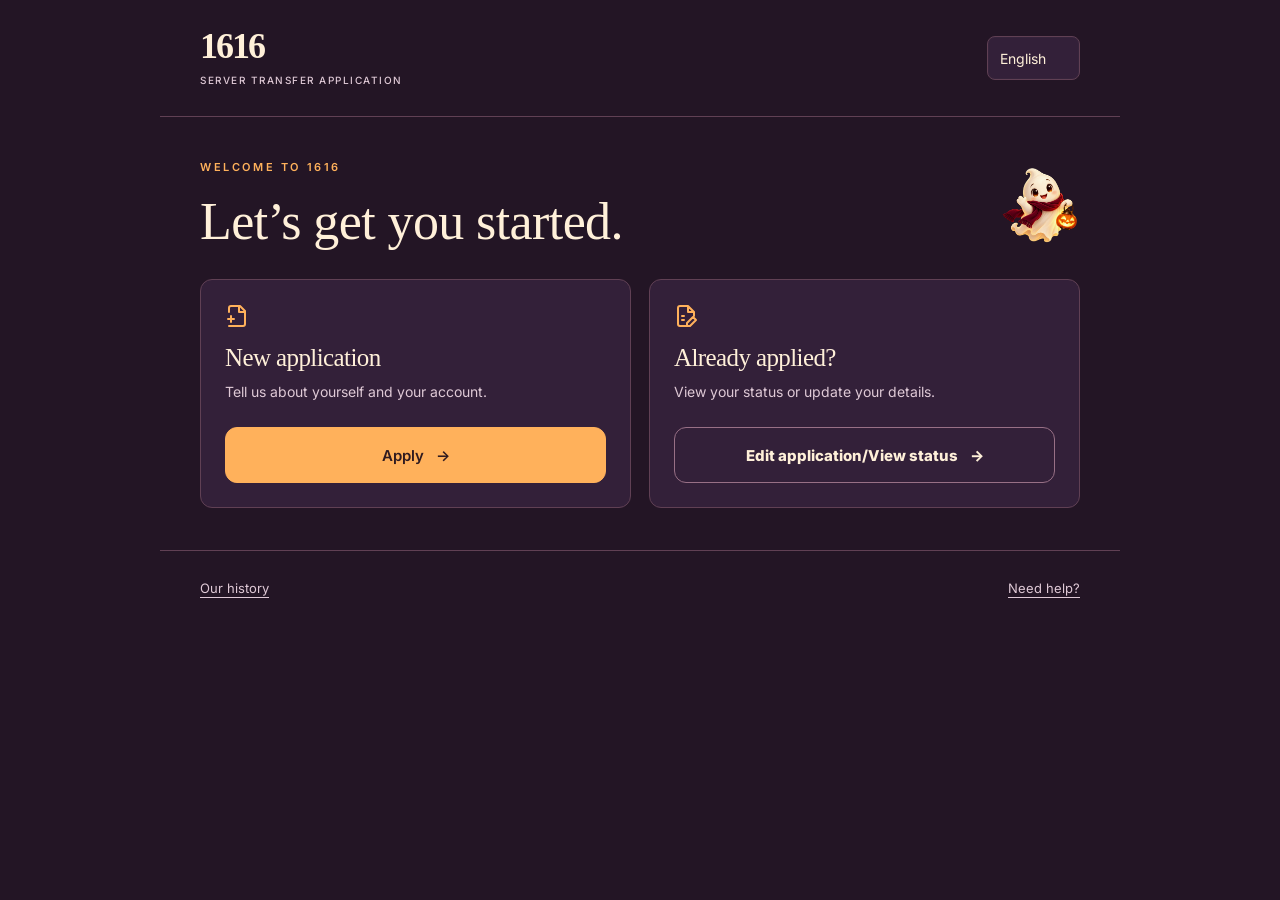
==== commit 020d640d: "Simplify application home to Apply and Edit/View status" ====
--- a/index.html
+++ b/index.html
@@ -4,8 +4,8 @@
   <meta charset="utf-8" />
   <meta name="viewport" content="width=device-width, initial-scale=1" />
   <meta name="theme-color" content="#231525" />
-  <meta name="description" content="Discover why players transfer to Last War server 1616: competitive alliances, experienced leaders, a stable home, and an international community." />
-  <title>Why transfer to 1616 · Join 1616</title>
+  <meta name="description" content="Apply to transfer to Last War server 1616, edit your application, or check your application status." />
+  <title>Apply or view application status · Join 1616</title>
   <link rel="preconnect" href="https://fonts.googleapis.com">
   <link rel="preconnect" href="https://fonts.gstatic.com" crossorigin>
   <link href="https://fonts.googleapis.com/css2?family=Bungee&family=Bungee+Tint&family=Inter:wght@400;500;600;700;800&family=Noto+Sans+Arabic:wght@400;500;600;700&family=Noto+Sans+KR:wght@400;500;600;700&family=Cormorant+Garamond:wght@500;600;700&display=swap" rel="stylesheet">
@@ -15,7 +15,8 @@
   <link rel="stylesheet" href="halloween.css?v=3" />
   <link rel="stylesheet" href="why1616.css?v=2" />
   <link rel="stylesheet" href="moonlit-manor.css?v=1" />
-  <script src="why1616-translations.js?v=3"></script>
+  <link rel="stylesheet" href="home-simple.css?v=1" />
+  <script src="why1616-translations.js?v=4"></script>
 </head>
 <body>
 
@@ -71,35 +72,27 @@
 
 
 <section class="welcome-screen" id="welcome-screen" aria-labelledby="welcome-title">
-<div class="welcome-panel w-site">
-      <header class="w-header"><span class="w-logo">1616<span class="w-season-label" data-i18n="halloweenGreeting">Happy Halloween!</span></span><nav class="w-nav" aria-label="Main navigation"><a href="#reasons-benefits" aria-current="page" data-i18n="why0">Why 1616</a><a href="story.html" data-i18n="navStory">Our history</a><button type="button" class="w-apply" data-start-application data-i18n="why1">Apply to transfer →</button></nav></header>
-<div class="halloween-languages" role="group" aria-label="Choose your language">
-          <button type="button" class="welcome-language-choice" data-welcome-language="en"><span>EN</span><strong>English</strong></button>
-          <button type="button" class="welcome-language-choice" data-welcome-language="es"><span>ES</span><strong>Español</strong></button>
-          <button type="button" class="welcome-language-choice" data-welcome-language="pt"><span>PT</span><strong>Português</strong></button>
-          <button type="button" class="welcome-language-choice" data-welcome-language="fr"><span>FR</span><strong>Français</strong></button>
-          <button type="button" class="welcome-language-choice" data-welcome-language="ar"><span>AR</span><strong>العربية</strong></button>
-          <button type="button" class="welcome-language-choice" data-welcome-language="vi"><span>VI</span><strong>Tiếng Việt</strong></button>
-          <button type="button" class="welcome-language-choice" data-welcome-language="ko"><span>KO</span><strong>한국어</strong></button>
-          <button type="button" class="welcome-language-choice" data-welcome-language="de"><span>DE</span><strong>Deutsch</strong></button>
+  <div class="welcome-panel w-site">
+    <header class="w-header">
+      <span class="w-logo">1616<span class="home-subtitle" data-i18n="serverTransferApplication">TRANSFER APPLICATION</span></span>
+      <label class="home-language"><span class="sr-only" data-i18n="headerChooseLanguage">Choose a language</span><select id="welcome-language" aria-label="Language" data-native-select="true">
+        <option value="en">English</option><option value="es">Español</option><option value="pt">Português</option><option value="fr">Français</option><option value="ar">العربية</option><option value="vi">Tiếng Việt</option><option value="ko">한국어</option><option value="de">Deutsch</option>
+      </select></label>
+    </header>
+    <div id="welcome-language-stage" hidden></div>
+    <div class="welcome-guide-stage" id="welcome-guide-stage">
+      <div class="home-content">
+        <div class="home-heading"><div><p class="w-kicker" data-i18n="why32">Welcome to 1616</p><h1 id="welcome-title" data-i18n="why33">Let’s get you started.</h1></div><img class="home-ghost" src="halloween-support-ghost.png" alt="" width="80" height="80"></div>
+        <div class="home-choices">
+          <article class="home-choice"><span class="home-choice-icon home-icon-apply" aria-hidden="true"></span><h2 data-i18n="why34">New application</h2><p data-i18n="why35">Tell us about yourself and your account.</p><button type="button" class="home-action home-action-primary" id="welcome-enter"><span data-i18n="why1">Apply</span><span aria-hidden="true">→</span></button></article>
+          <article class="home-choice"><span class="home-choice-icon home-icon-edit" aria-hidden="true"></span><h2 data-i18n="why36">Already applied?</h2><p data-i18n="why37">View your status or update your details.</p><button type="button" class="home-action home-action-secondary" id="welcome-edit"><span data-i18n="why30">Edit application/View status</span><span aria-hidden="true">→</span></button></article>
         </div>
-<div id="welcome-language-stage" hidden></div>
-<div class="welcome-guide-stage" id="welcome-guide-stage">
-      <div class="w-hero w-hero-split"><div><p class="w-kicker" data-i18n="why2">A little spooky. A lot to call home.</p><h1 id="welcome-title"><span data-i18n="why3">Big power.</span><br><span data-i18n="why4">Better company.</span></h1><p class="w-lead" data-i18n="why5">Competitive alliances, experienced leadership, and people you’ll want to log in for. Find your place in 1616.</p><div class="w-actions"><button type="button" class="w-apply" id="welcome-enter" data-i18n="why6">Make 1616 your next chapter →</button><a class="w-textlink" href="#reasons-benefits" data-i18n="why7">See why people stay ↓</a></div></div><div class="w-emblem"><span class="w-moon" aria-hidden="true"></span><span class="w-star w-star-one" aria-hidden="true">✧</span><span class="w-star w-star-two" aria-hidden="true">✦</span><img class="w-hero-boo" src="halloween-support-ghost.png" alt="" width="1254" height="1254" fetchpriority="high"><p><span data-i18n="why9">Come for a fresh start.</span><br><span data-i18n="why10">Stay for the people.</span></p></div></div>
-      <div class="w-proofline"><span data-i18n="why11"> Five active alliances</span><span data-i18n="why12"> Multiple Diamond League alliances</span><span data-i18n="why13"> An international community</span></div>
-      <div class="w-section-heading"><h2 data-i18n="why31">Good reasons. Great spirits.</h2><p data-i18n="why8">Strength · Stability · Belonging</p></div>
-      <div class="w-benefits" id="reasons-benefits">
-        <article class="w-benefit"><h3 data-i18n="why14">Strong without the short fuse.</h3><p data-i18n="why15">Whales who won’t ash you because they’re annoyed. The days of burning each other’s bases and alliances are behind us.</p></article>
-        <article class="w-benefit"><h3 data-i18n="why16">A place to compete.</h3><p data-i18n="why17">Multiple Diamond League alliances give competitive players options. Five active alliances offer a variety of playstyles.</p></article>
-        <article class="w-benefit"><h3 data-i18n="why18">Experience that’s shared.</h3><p data-i18n="why19">Seasoned leaders and veterans of earlier servers bring knowledge that we keep building on together.</p></article>
-        <article class="w-benefit"><h3 data-i18n="why20">Your time zone matters.</h3><p data-i18n="why21">We’re an international server. Planning considers participation across different time zones.</p></article>
-        <article class="w-benefit"><h3 data-i18n="why22">More than one language.</h3><p data-i18n="why23">Multilingual chats are familiar territory. Make friends across countries and cultures—and maybe swap a recipe or two.</p></article>
-        <article class="w-benefit"><h3 data-i18n="why24">New arrivals become family.</h3><p data-i18n="why25">Transfers from earlier seasons are now some of our closest friends and allies. There’s room for your story here, too.</p></article>
       </div>
-      <div class="w-bottom"><div><h2 data-i18n="why26">We’ve grown through every season.</h2><p data-i18n="why27">Our history explains how we became the server we are today.</p></div><a class="w-textlink" href="story.html" data-i18n="why28">Read our story →</a></div>
-      <footer class="w-footer"><span data-i18n="why29">1616 · Your next chapter starts here.</span><button type="button" class="w-textlink" id="welcome-edit" data-i18n="why30">Already applied? View status or edit →</button></footer>
-<div id="application-lookup" hidden><button type="button" id="lookup-back" class="lookup-back">← <span data-i18n="back">Back</span></button><h2 data-i18n="editMyApplication">Edit my application</h2><label for="application-code-input" data-i18n="editCodeLabel">Application confirmation code</label><input id="application-code-input" autocomplete="off" spellcheck="false" autocapitalize="characters" maxlength="80" aria-describedby="lookup-help"><p id="lookup-help"><span data-i18n="editCodeHelp"></span> <button type="button" id="lost-code-help" aria-controls="question-panel" data-i18n="lostCodeHelp">Lost your code? Contact the transfer team.</button></p><button type="button" class="button submit" id="lookup-application" data-i18n="retrieveApplication">Open my application</button><p id="lookup-error" role="alert"></p></div>
-</div></div></section>
+      <footer class="home-footer"><a href="story.html" data-i18n="navStory">Our history</a><button type="button" id="welcome-help" data-i18n="why38">Need help?</button></footer>
+      <div id="application-lookup" hidden><button type="button" id="lookup-back" class="lookup-back">← <span data-i18n="back">Back</span></button><h2 data-i18n="why30">Edit application/View status</h2><label for="application-code-input" data-i18n="editCodeLabel">Application confirmation code</label><input id="application-code-input" autocomplete="off" spellcheck="false" autocapitalize="characters" maxlength="80" aria-describedby="lookup-help"><p id="lookup-help"><span data-i18n="editCodeHelp"></span> <button type="button" id="lost-code-help" aria-controls="question-panel" data-i18n="lostCodeHelp">Lost your code? Contact the transfer team.</button></p><button type="button" class="button submit" id="lookup-application" data-i18n="retrieveApplication">Open my application</button><p id="lookup-error" role="alert"></p></div>
+    </div>
+  </div>
+</section>
 
   <header class="site-header">
     <div class="brand-wrap">
@@ -4273,6 +4266,7 @@
 
 function enhanceSelect(select) {
   if (!select) return;
+  if (select.dataset.nativeSelect === 'true') return;
 
   // Player server selectors remain native so the browser renders their
   // dropdown menu above the surrounding player cards without clipping.
@@ -4401,6 +4395,7 @@
   document.documentElement.lang = lang;
   document.documentElement.dir = lang === 'ar' ? 'rtl' : 'ltr';
   headerLanguage.value = lang;
+  document.getElementById("welcome-language").value = lang;
   document.querySelectorAll("[data-welcome-language]").forEach(button => button.setAttribute("aria-pressed", String(button.dataset.welcomeLanguage === lang)));
   document.querySelectorAll('.language-card').forEach(btn => btn.classList.toggle('selected', btn.dataset.language === lang));
   document.querySelectorAll('[data-i18n]').forEach(el => { const k = el.dataset.i18n; el.textContent = t(k); });
@@ -5403,7 +5398,7 @@
 async function loadExistingApplication(){
  const button=document.getElementById('lookup-application'),error=document.getElementById('lookup-error');if(button.disabled)return;error.textContent='';button.disabled=true;
  try{const result=await sendToGoogleSheets({requestType:'application.lookup',confirmationCode:document.getElementById('application-code-input').value.trim(),website:''}),p=result.application;if(!p||!p.applicationId)throw Error('Unavailable');
- const statusView=await import('./application-status.js?v=2');statusView.showApplicationStatus(result.applicationStatus,state.language);
+ const statusView=await import('./application-status.js?v=3');statusView.showApplicationStatus(result.applicationStatus,state.language);
  form.reset();state.applicationId=p.applicationId;state.confirmationCode=p.confirmationCode;state.editing=true;state.submitted=false;state.editRevision=result.editRevision||0;state.editRequestId='';state.groupMembers=Array.isArray(p.groupMembers)?p.groupMembers.map(member=>({...member,id:member.id||crypto.randomUUID()})):[];
  form.querySelectorAll('[data-numeric]').forEach(input=>{input.dataset.numericInvalid='';});
  form.querySelectorAll('.invalid').forEach(input=>input.classList.remove('invalid'));
@@ -5701,6 +5696,8 @@
     });
   });
 
+  document.getElementById('welcome-language').addEventListener('change', event => setLanguage(event.target.value));
+  document.getElementById('welcome-help').onclick=()=>openQuestionPanel();
   document.getElementById('lost-code-help').onclick=()=>openQuestionPanel();
   document.getElementById('welcome-edit').onclick=()=>{document.getElementById('welcome-screen').classList.add('lookup-open');document.getElementById('application-lookup').hidden=false;document.querySelector('.welcome-panel').scrollTop=0;document.getElementById('application-code-input').focus({preventScroll:true});};
   document.getElementById('lookup-back').onclick=()=>{document.getElementById('application-lookup').hidden=true;document.getElementById('welcome-screen').classList.remove('lookup-open');document.getElementById('welcome-edit').focus({preventScroll:true});};
--- a/home-simple.css
+++ b/home-simple.css
@@ -0,0 +1,43 @@
+/* Approved two-choice homepage; keep the existing application and lookup flows. */
+#welcome-screen:not(.lookup-open) .welcome-panel{width:min(960px,100%)!important;}
+#welcome-screen .w-header{padding:28px 40px;justify-content:space-between;flex-wrap:nowrap;}
+#welcome-screen .w-logo{font-size:36px;letter-spacing:-2px;}
+#welcome-screen .home-subtitle{display:block;margin-top:9px;color:#dfc9d6;font:500 10px/1.5 Inter,Arial,sans-serif;letter-spacing:1.5px;max-width:220px;}
+#welcome-screen .home-language{flex-shrink:0;}
+#welcome-screen .home-language select{width:auto;max-width:145px;min-height:44px;border:1px solid #604054;border-radius:8px;background:#332039;color:#fff0d9;font:400 14px/1.5 Inter,Arial,sans-serif;padding:8px 12px;}
+#welcome-screen .home-content{padding:42px 40px;}
+#welcome-screen .home-heading{display:flex;justify-content:space-between;align-items:center;gap:18px;margin-bottom:28px;}
+#welcome-screen .home-heading h1{font-size:clamp(34px,5vw,52px);line-height:1.12;margin:0;}
+#welcome-screen .home-heading .w-kicker{margin-bottom:16px;font-size:11px;letter-spacing:2.6px;}
+#welcome-screen .home-ghost{display:block;width:80px;height:80px;object-fit:contain;flex-shrink:0;}
+#welcome-screen .home-choices{display:grid;grid-template-columns:repeat(2,minmax(0,1fr));gap:18px;}
+#welcome-screen .home-choice{display:flex;flex-direction:column;align-items:stretch;padding:24px;background:#332039;border:1px solid #604054;border-radius:12px;min-width:0;}
+#welcome-screen .home-choice h2{font-size:25px;margin:15px 0 8px;line-height:1.2;}
+#welcome-screen .home-choice p{font-size:14px;line-height:1.6;margin:0 0 24px;color:#dfc9d6;}
+#welcome-screen .home-choice-icon{display:block;width:24px;height:24px;background:#ffb15b;mask:var(--home-icon) center/contain no-repeat;-webkit-mask:var(--home-icon) center/contain no-repeat;}
+#welcome-screen .home-icon-apply{--home-icon:url("data:image/svg+xml,%3Csvg xmlns='http://www.w3.org/2000/svg' width='24' height='24' viewBox='0 0 24 24' fill='none' stroke='black' stroke-width='2' stroke-linecap='round' stroke-linejoin='round'%3E%3Cpath d='M4 22h14a2 2 0 0 0 2-2V7l-5-5H6a2 2 0 0 0-2 2v4'/%3E%3Cpath d='M14 2v6h6M3 15h6M6 12v6'/%3E%3C/svg%3E");}
+#welcome-screen .home-icon-edit{--home-icon:url("data:image/svg+xml,%3Csvg xmlns='http://www.w3.org/2000/svg' width='24' height='24' viewBox='0 0 24 24' fill='none' stroke='black' stroke-width='2' stroke-linecap='round' stroke-linejoin='round'%3E%3Cpath d='M12 22H6a2 2 0 0 1-2-2V4a2 2 0 0 1 2-2h8l6 6v4M14 2v6h6M8 12h2M8 16h2M16 16l3-3 3 3-6 6h-3v-3z'/%3E%3C/svg%3E");}
+#welcome-screen .home-action{display:flex;align-items:center;justify-content:center;gap:12px;min-height:56px;width:100%;padding:16px;margin-top:auto;border-radius:12px;cursor:pointer;font:600 15px/1.4 Inter,Arial,sans-serif;white-space:normal;}
+#welcome-screen .home-action>span:last-child{flex-shrink:0;}
+#welcome-screen .home-action-primary{background:#ffb15b;color:#301b20;border:1px solid #ffb15b;}
+#welcome-screen .home-action-primary:hover{background:#ffc482;}
+#welcome-screen #welcome-edit.home-action-secondary{background:#332039!important;border:1px solid #987086!important;border-radius:12px;color:#fff0d9!important;font-weight:600;}
+#welcome-screen #welcome-edit.home-action-secondary:hover{background:#432b49!important;}
+#welcome-screen .home-footer{display:flex;align-items:center;justify-content:space-between;gap:16px;padding:20px 40px;border-top:1px solid #604054;}
+#welcome-screen .home-footer :is(a,button){background:none;border:0;padding:8px 0;color:#dfc9d6;font:400 13px/1.5 Inter,Arial,sans-serif;cursor:pointer;text-decoration:underline;text-underline-offset:4px;}
+body.welcome-open .question-fab{display:none!important;}
+html[dir=rtl] #welcome-screen .home-action>span:last-child{transform:scaleX(-1);}
+@media(max-width:600px){
+ #welcome-screen .w-header{padding:22px;gap:12px;}
+ #welcome-screen .home-subtitle{max-width:160px;letter-spacing:1px;}
+ #welcome-screen .home-language select{max-width:120px;}
+ #welcome-screen .home-content{padding:30px 22px;}
+ #welcome-screen .home-heading{gap:10px;}
+ #welcome-screen .home-ghost{width:60px;height:60px;}
+ #welcome-screen .home-choices{grid-template-columns:1fr;gap:14px;}
+ #welcome-screen .home-choice{padding:18px;}
+ #welcome-screen .home-choice-icon{display:none;}
+ #welcome-screen .home-choice h2{margin:0 0 6px;font-size:23px;}
+ #welcome-screen .home-choice p{margin-bottom:16px;}
+ #welcome-screen .home-footer{padding:18px 22px;}
+}
